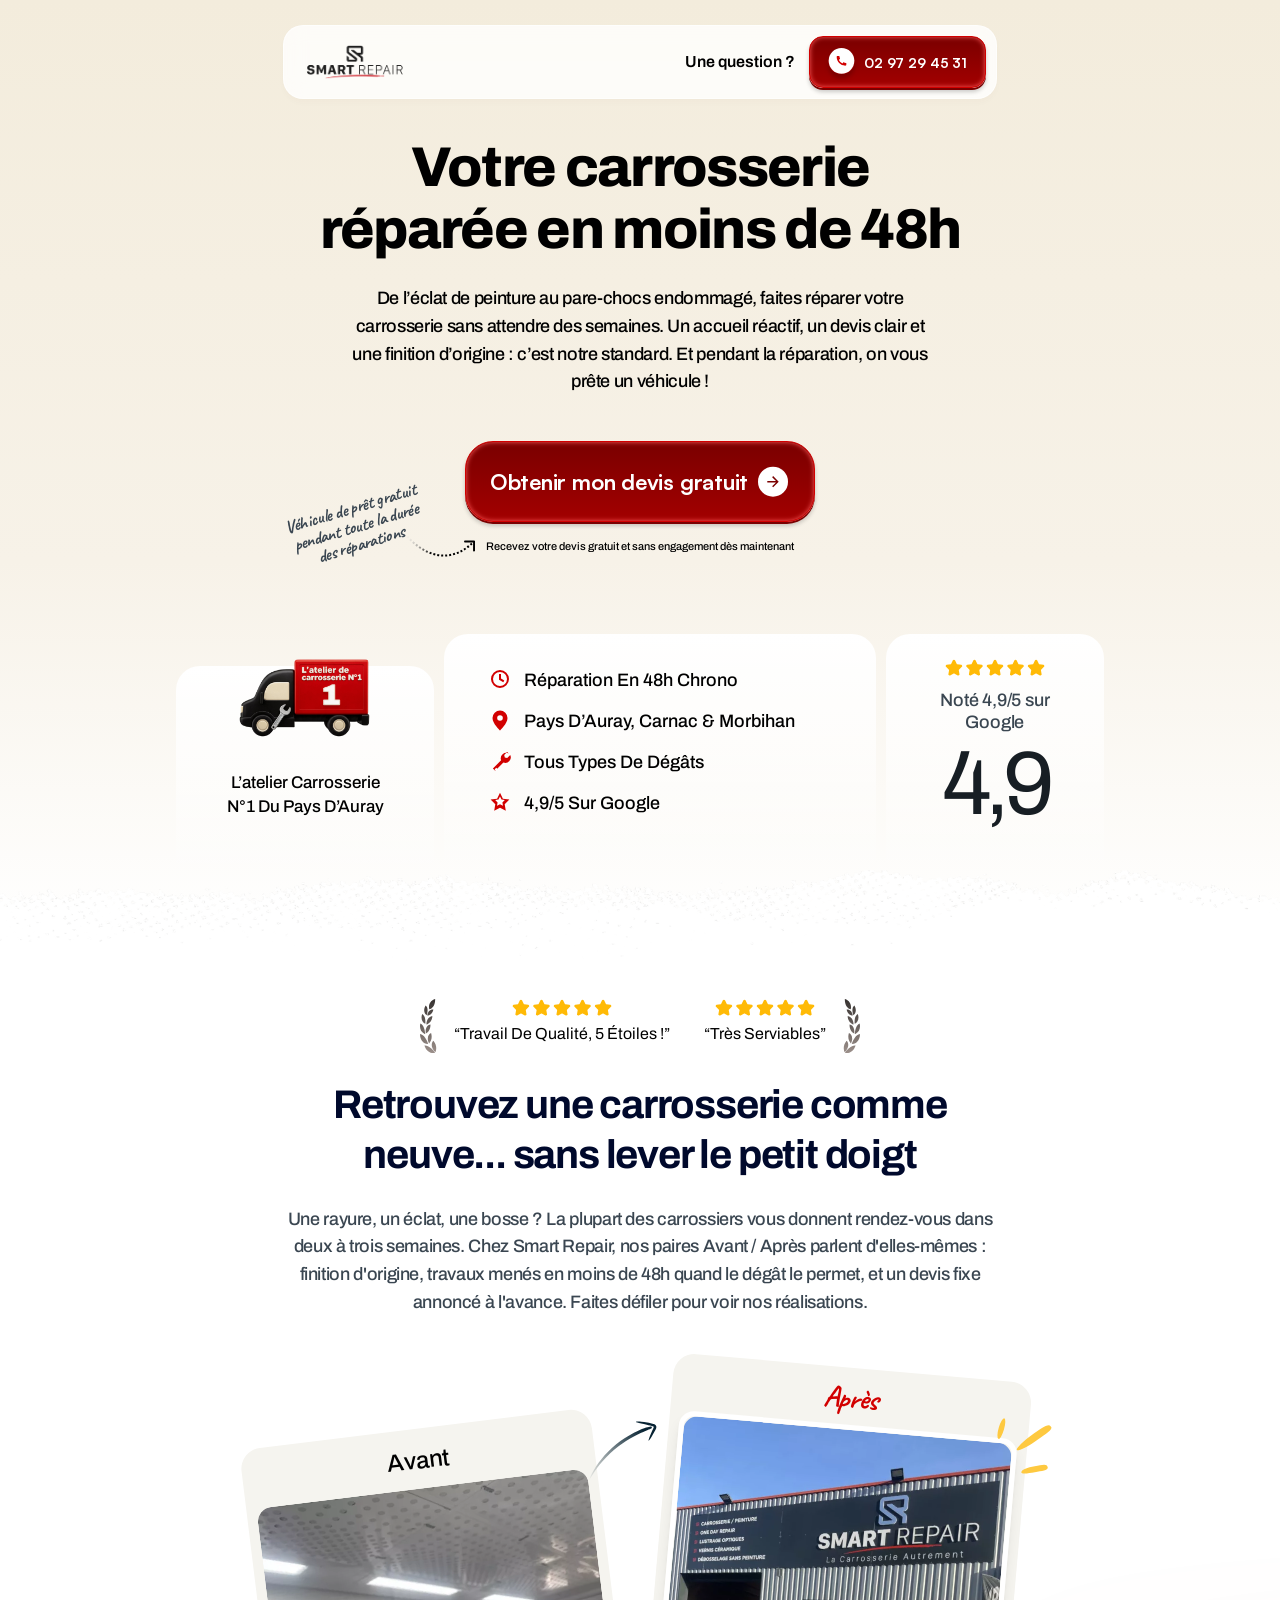
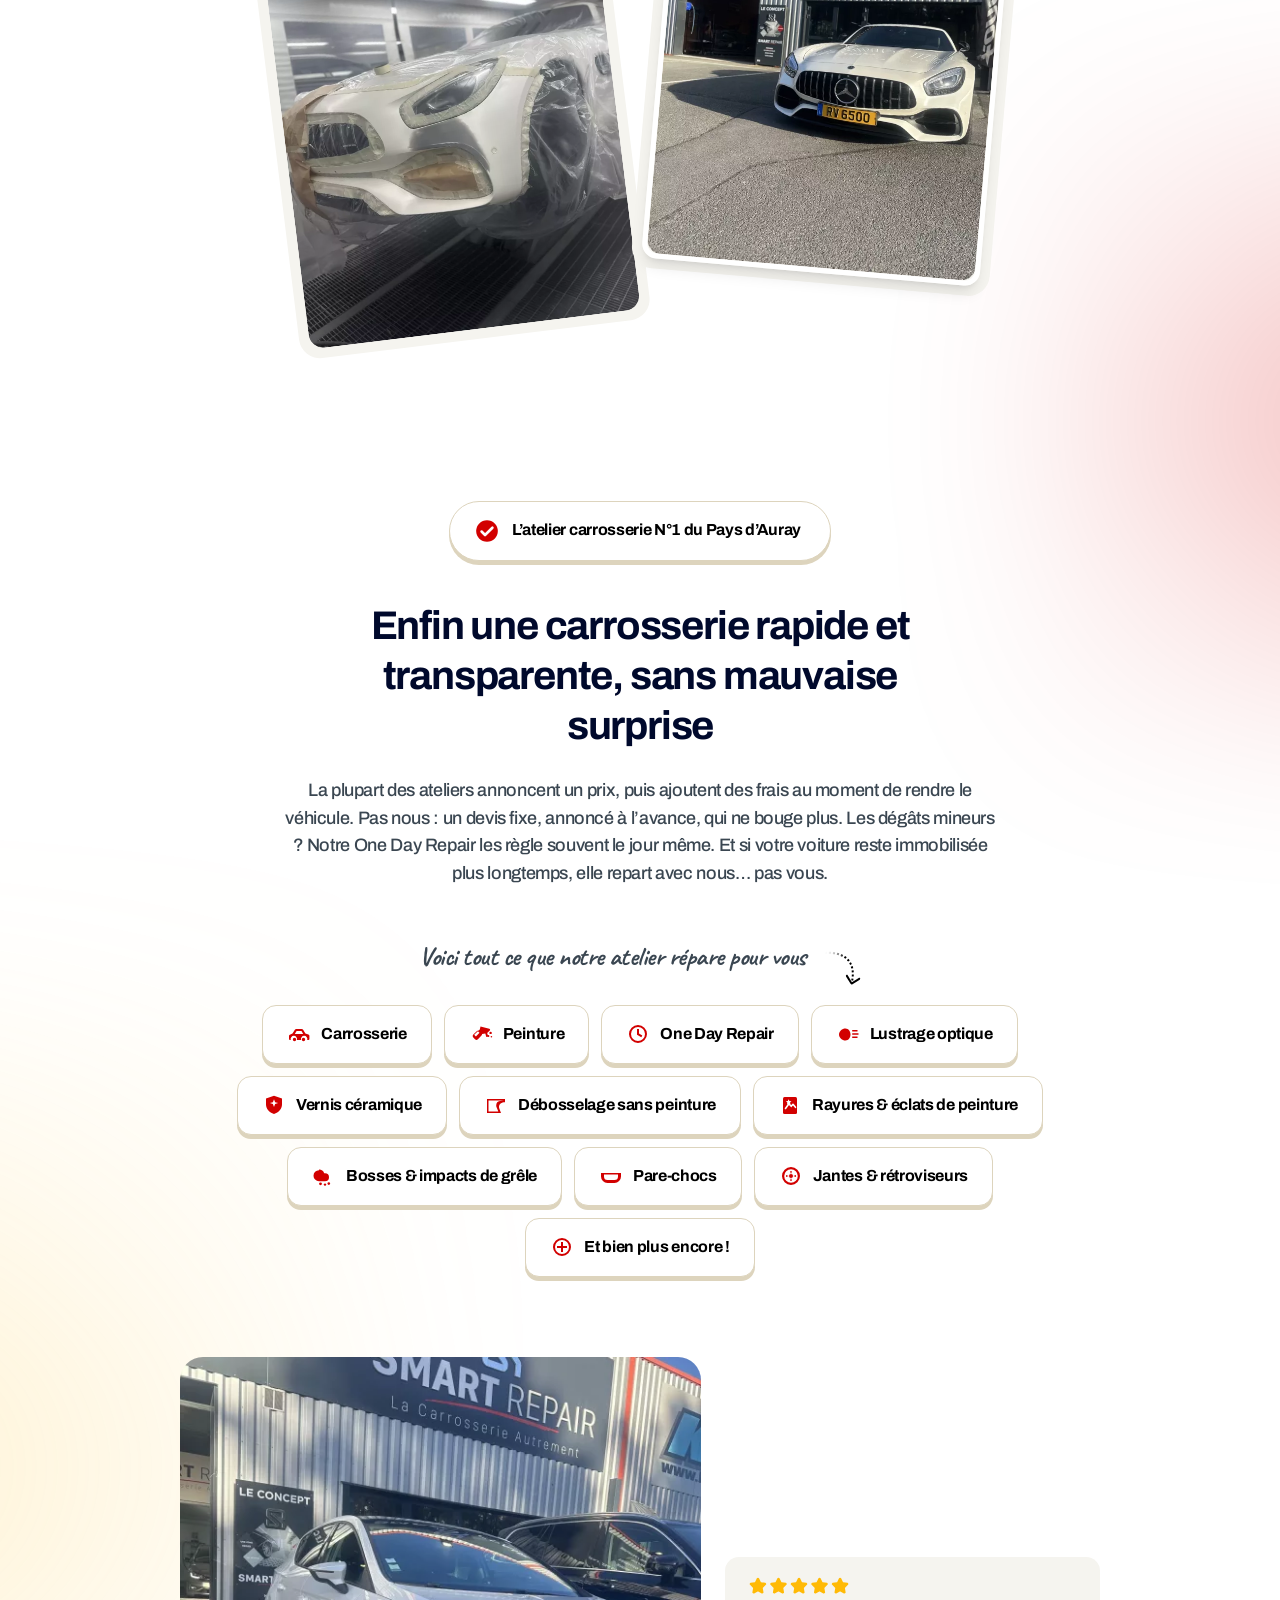
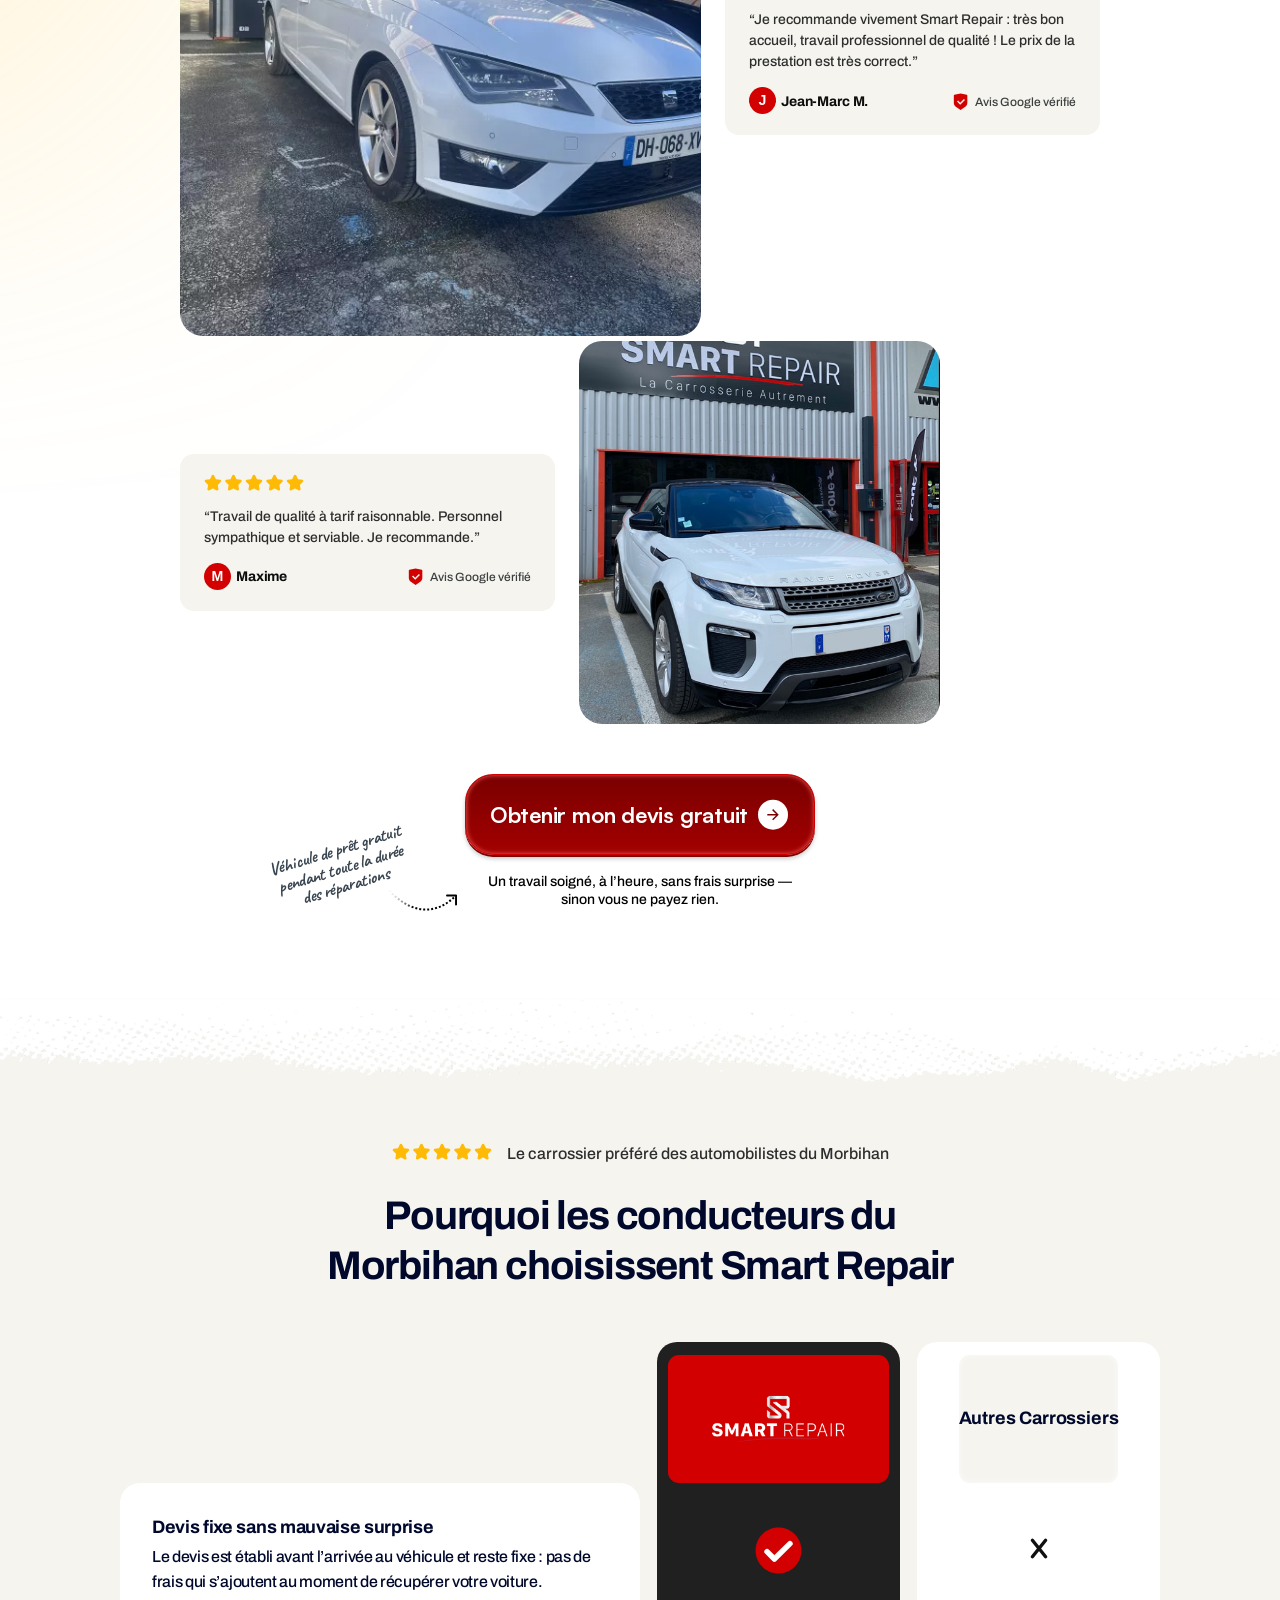
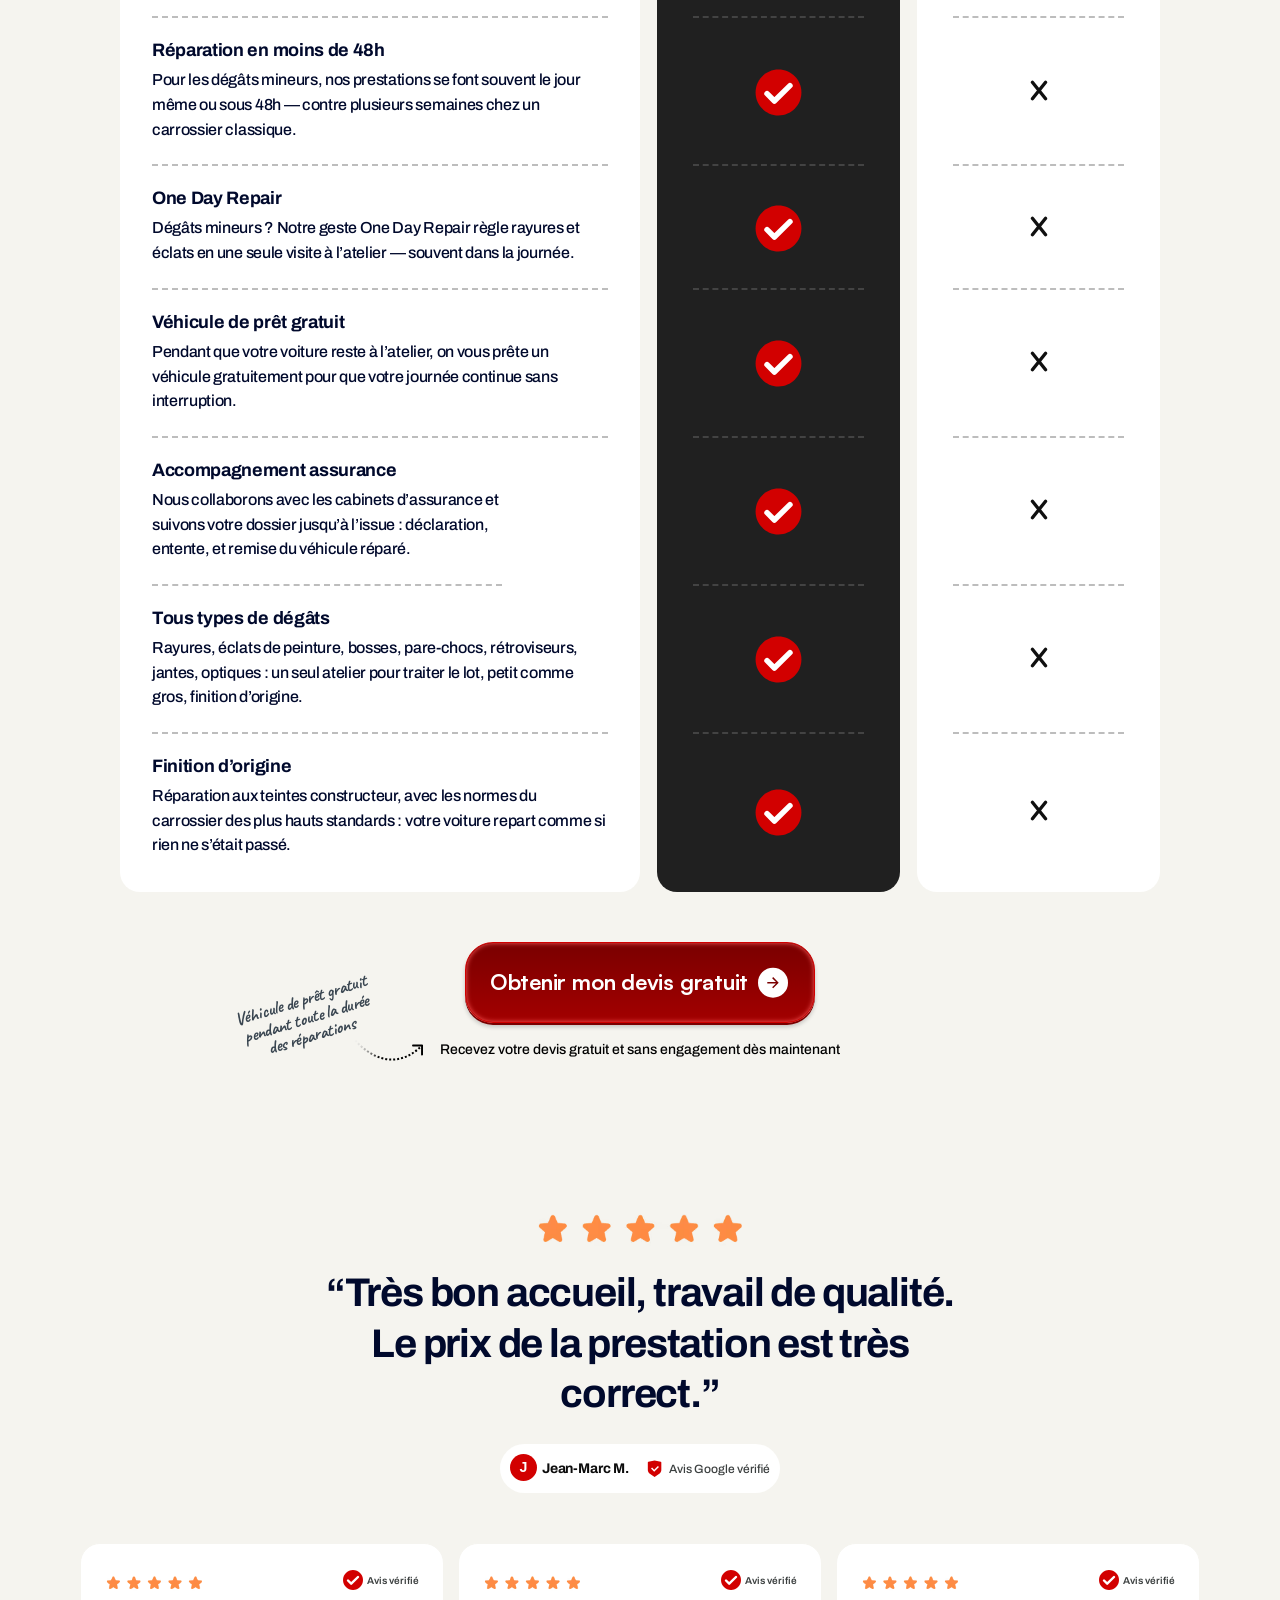
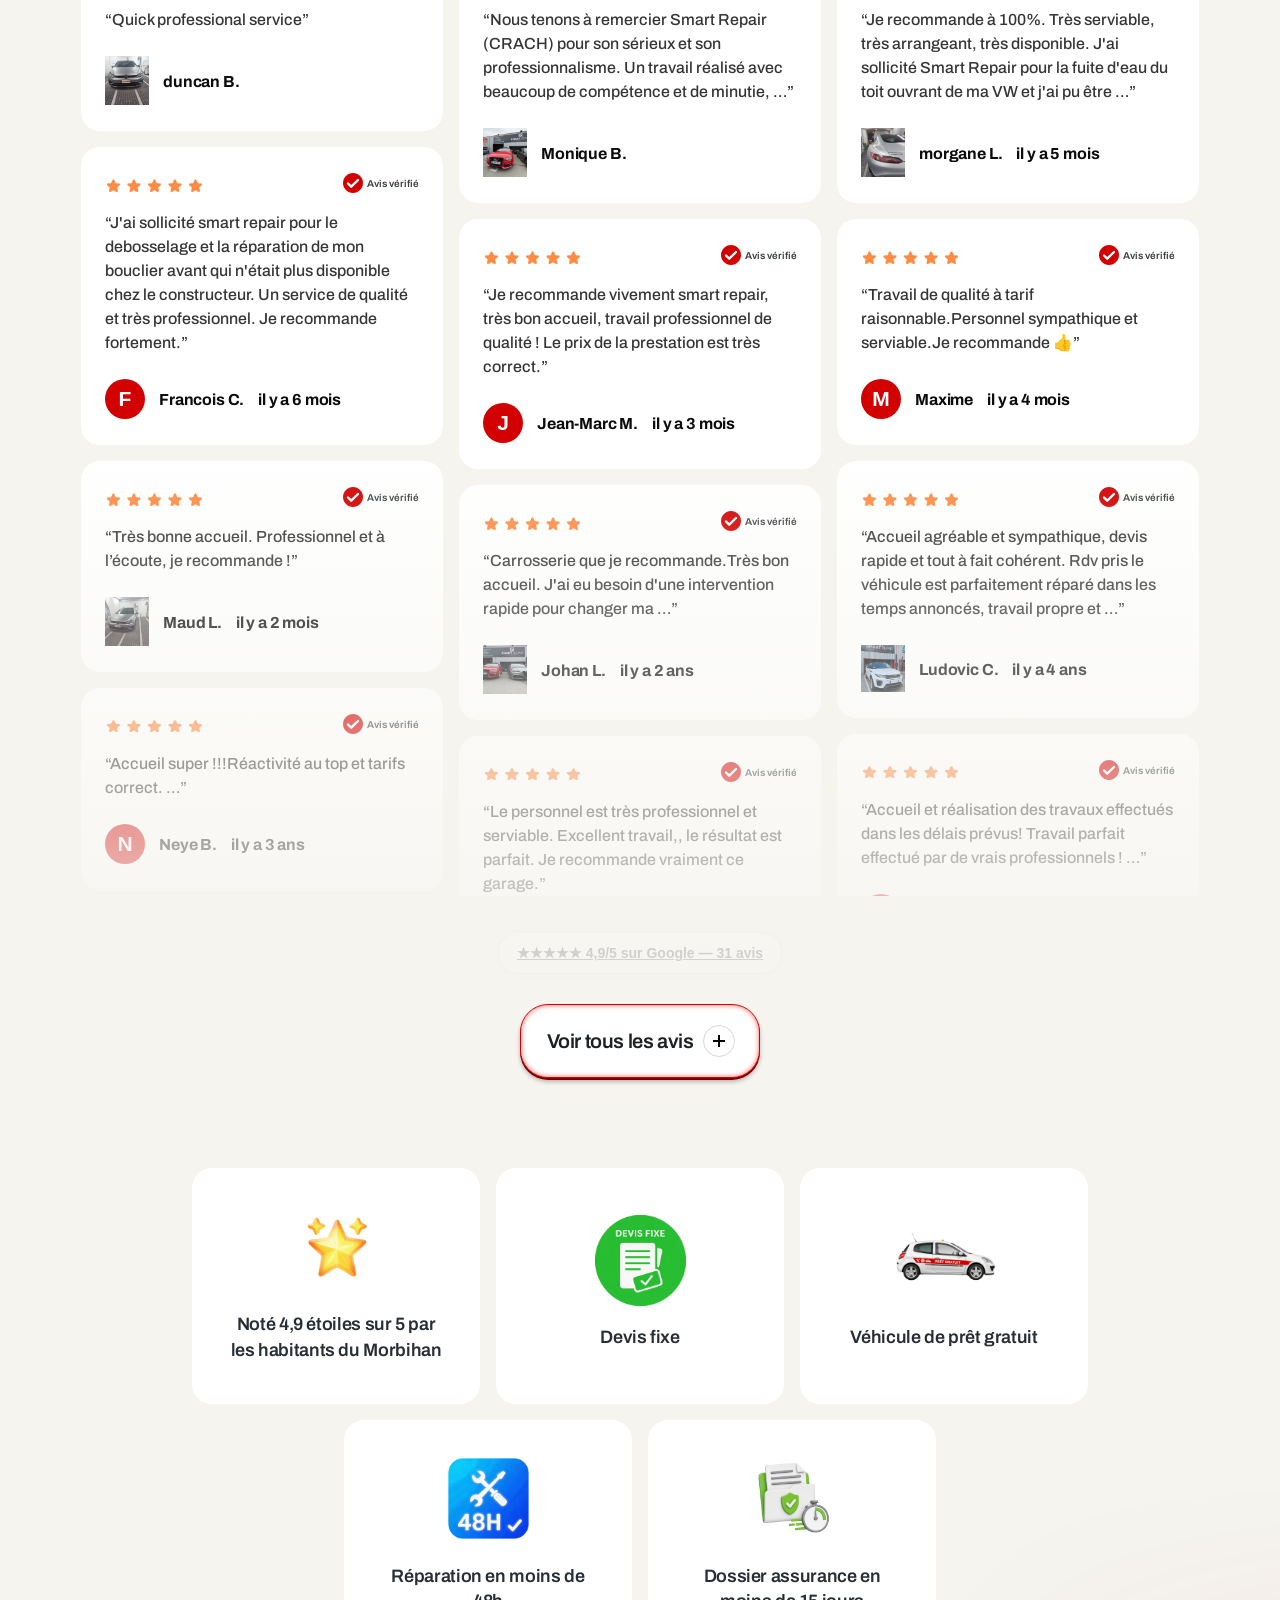
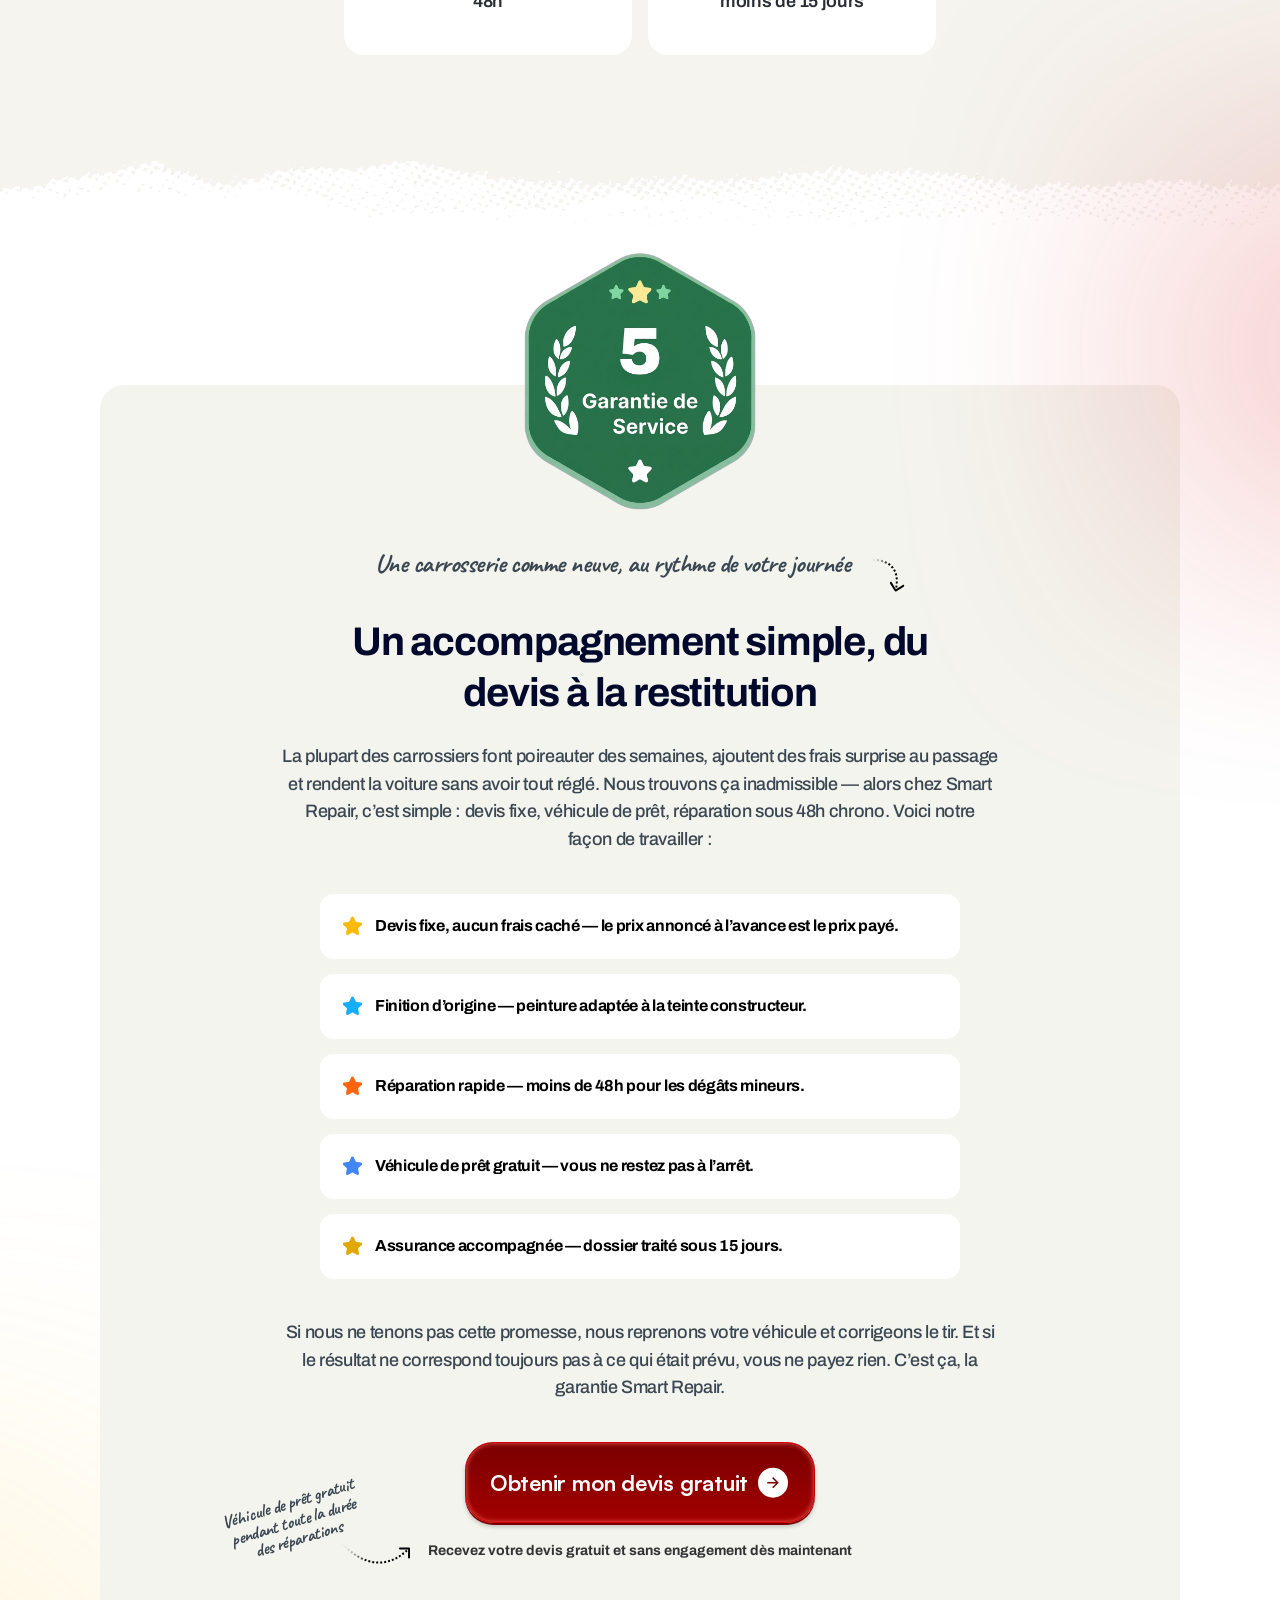
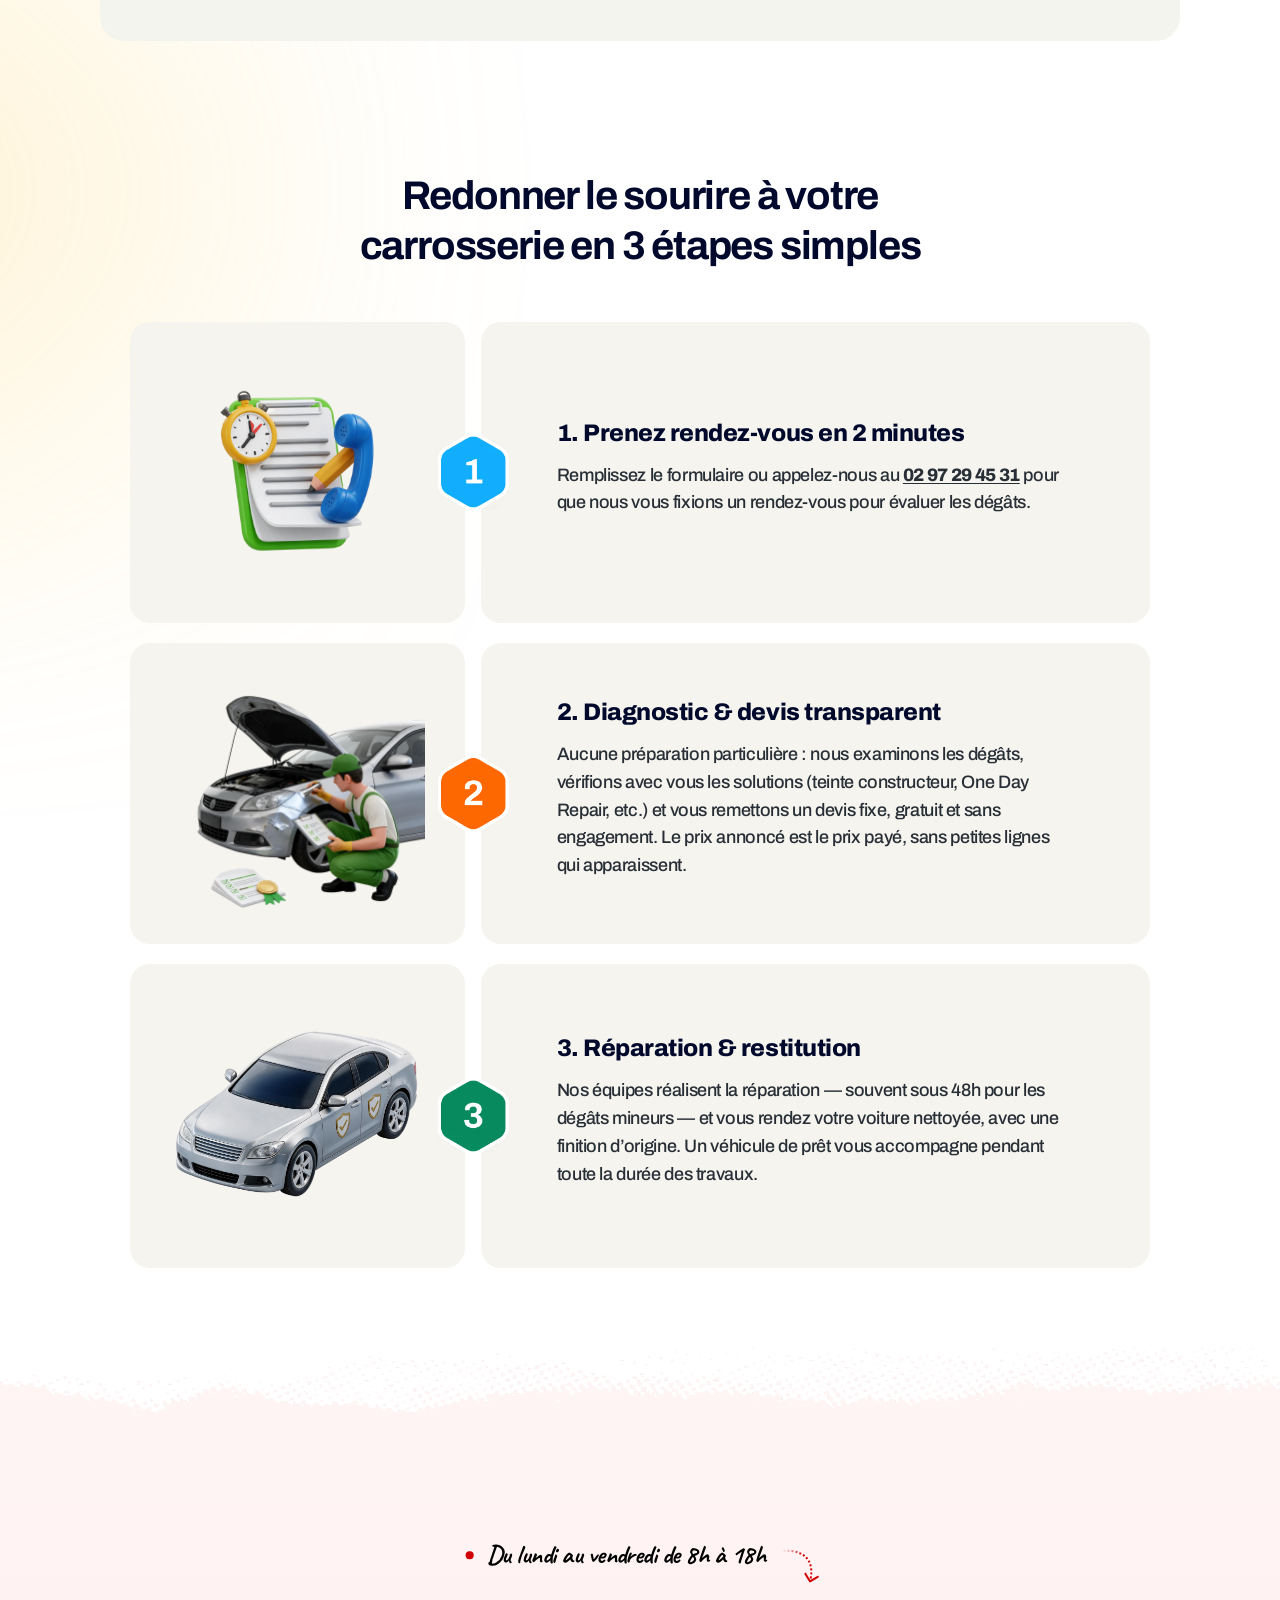
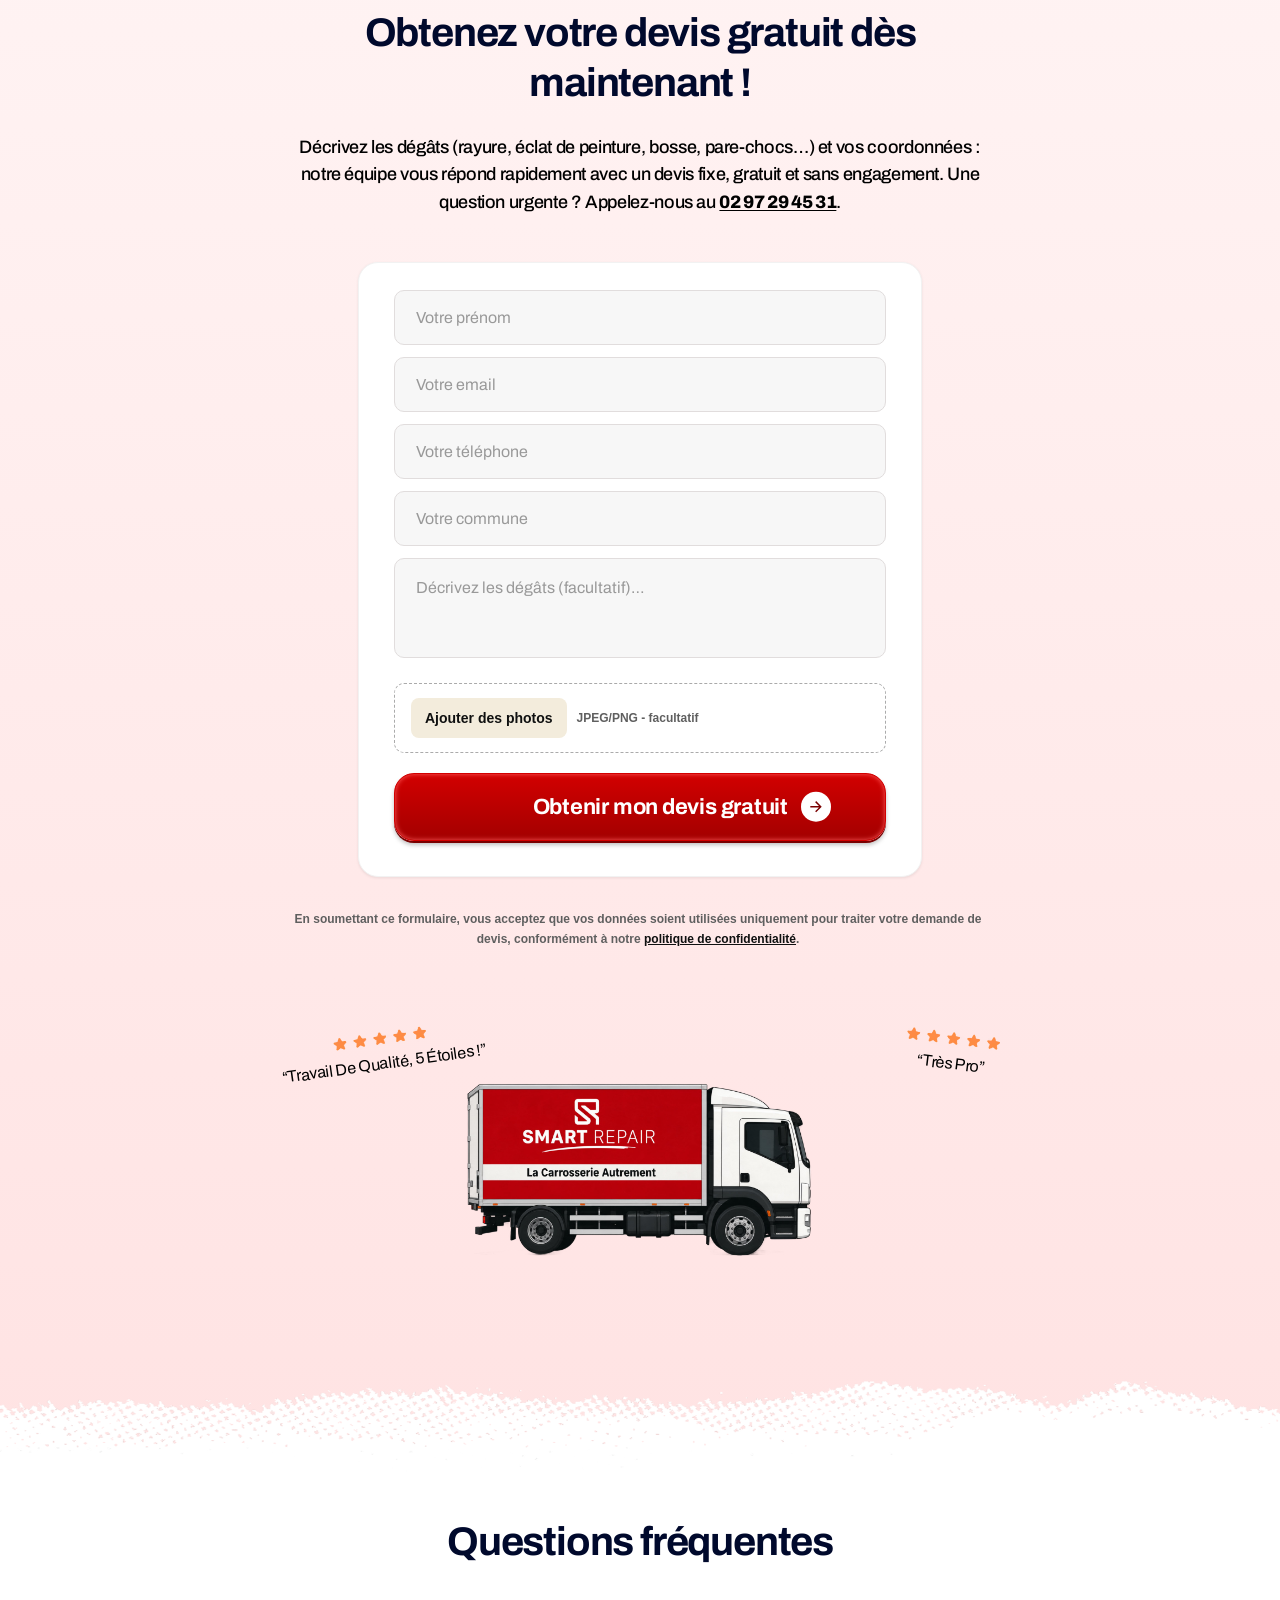
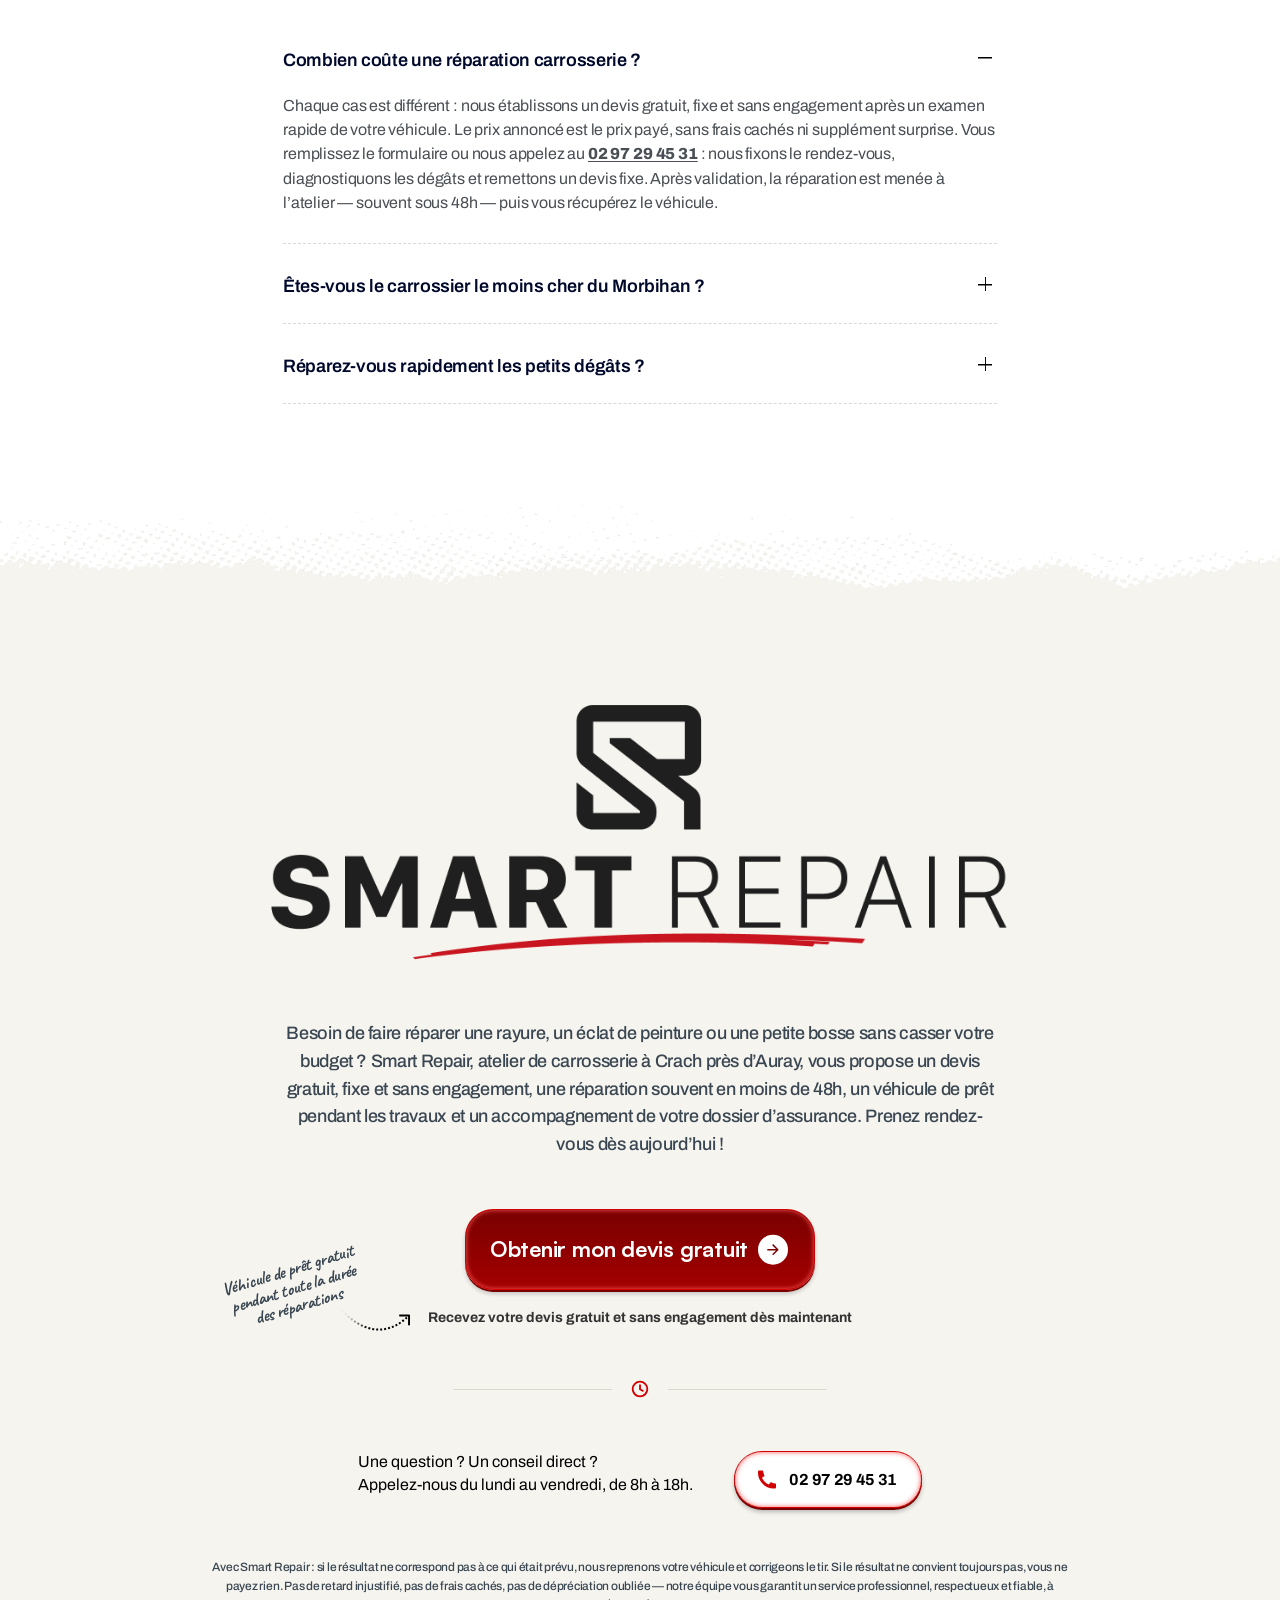
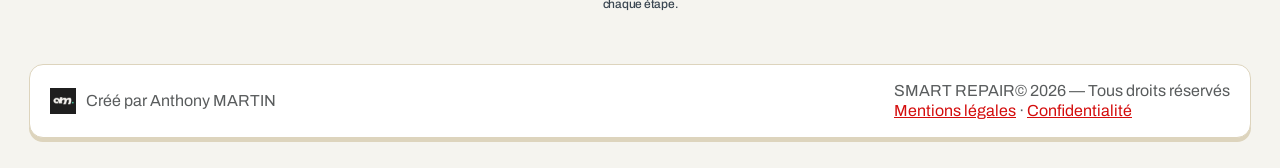
==== index.html @ 053a2d04 "Initial deploy: landing Smart Repair Auray (FR)" ====
<!doctype html>
<html lang="fr" data-wf-page="sr-auray" data-wf-site="sr-auray"><head><meta charset="utf-8"><title>Smart Repair Auray — Votre carrosserie réparée en moins de 48h</title><meta content="Atelier de carrosserie à Crach, près d’Auray : carrosserie, peinture, One Day Repair, débosselage sans peinture, lustrage et vernis céramique. Devis gratuit, réparation en moins de 48h." name="description"><meta content="Smart Repair Auray — Votre carrosserie réparée en moins de 48h" property="og:title"><meta content="Réparation carrosserie rapide dans le Pays d'Auray (Carnac, Crach, Plougoumelen, Sainte-Anne d'Auray…) : devis gratuit et fixe, scooter/Véhicule de prêt, rayures, bosses et pare-chocs réparés sous 48h chrono par Smart Repair." property="og:description"><meta content="https://smartrepair56.fr/assets/images/sr56/sr-form-atelier.png" property="og:image"><meta content="Smart Repair Auray — Votre carrosserie réparée en moins de 48h" name="twitter:title"><meta content="Réparation carrosserie rapide dans le Pays d'Auray (Carnac, Crach, Plougoumelen, Sainte-Anne d'Auray…) : devis gratuit et fixe, scooter/Véhicule de prêt, rayures, bosses et pare-chocs réparés sous 48h chrono par Smart Repair." name="twitter:description"><meta content="https://smartrepair56.fr/assets/images/sr56/sr-form-atelier.png" name="twitter:image"><meta property="og:type" content="website">
<meta content="https://smartrepair56.fr/" property="og:url">
<meta content="Smart Repair Auray" property="og:site_name">
<meta content="fr_FR" property="og:locale"><meta content="summary_large_image" name="twitter:card"><meta content="width=device-width, initial-scale=1" name="viewport"><link href="assets/css/cdn.prod.website-files.com/1800-junk-away.webflow.shared.63c583444-076ef86cf9.css" rel="stylesheet" type="text/css"><link rel="stylesheet" href="assets/fonts/fonts.css"><script type="text/javascript">!function(o,c){var n=c.documentElement,t=" w-mod-";n.className+=t+"js",("ontouchstart"in o||o.DocumentTouch&&c instanceof DocumentTouch)&&(n.className+=t+"touch")}(window,document);</script><link rel="icon" href="assets/images/sr56/icone.png" type="image/png"><link href="assets/images/sr56/icone.png" rel="apple-touch-icon"><style>

.table_card-left{
  position: sticky;
  left: 0;
  background: white;
  z-index: 10;
  transition: box-shadow 0.3s ease;
  }

.table_card-left.has-shadow {
    box-shadow: 14px 6px 5px 0px rgb(120 120 120 / 40%)
}




@media (max-width: 767px) {
  .table_card-title {
    position: relative;
  }
  
  .table_card-left:not(.table_card-left-last) .table_card-title::after {
    position: absolute;
    content: '';
    bottom: -14px;
    left: 0;
    width: 100%;
    height: 1px;
    border-bottom: 2px dashed rgba(1, 1, 1, 0.26);
 }
}








.dot-wrapper {
  position: relative;
  width: 17px;
  height: 17px;
}

.dot {
  position: relative;
  display: block;
}

.outer {
  opacity: 0.25;
  animation: radarPulse 1.6s infinite ease-out;
  transform-origin: center;
}

@keyframes radarPulse {
  0% {
    transform: scale(1);
    opacity: 0.4;
  }
  70% {
    transform: scale(2.5);
    opacity: 0;
  }
  100% {
    transform: scale(2.5);
    opacity: 0;
  }
}






.popup-wrapper .form_block {
  position: relative;
  transform: scale(0.9);
  transition: transform 0.3s ease;
}

.popup-wrapper.active .form_block {
  transform: scale(1);
}



.popup-close-btn {
  position: fixed;
  top: 20px;
  left: 20px;
  background: none;
  border: none;
  cursor: pointer;
  padding: 5px;
  z-index: 1001;
  transition: transform 0.2s ease;
}

.popup-close-btn:hover {
  transform: scale(1.1);
}

.popup-close-btn svg {
  display: block;
  width: 32px;
  height: 32px;
}


.popup-wrapper {
  position: fixed;
  top: 0;
  left: 0;
  width: 100%;
  height: 100%;
  background: rgba(0,0,0,0.7);
  display: none;
  justify-content: center;
  align-items: center;
  z-index: 10000;
  opacity: 0;
  transition: opacity 0.3s;
}

.popup-wrapper.active {
  display: flex;
  opacity: 1;
}

.popup-close-btn {
  position: fixed;
  top: 20px;
  right: 20px;
  background: none;
  border: none;
  cursor: pointer;
  z-index: 10001;
  padding: 0;
  width: fit-content;
}

.popup-close-btn svg {
  width: 32px;
  height: 32px;
}






input:focus, 
textarea:focus {
    outline: none !important;
    border-color: #d20000 !important;
    box-shadow: 0 0 0 1px #d20000 !important;
    transition: border-color 0.3s ease, box-shadow 0.3s ease !important;
}

.toggle-btn {
    transition: all 0.4s cubic-bezier(0.25, 0.8, 0.25, 1) !important;
}

.toggle-btn:hover {
    transform: translateY(-2px) !important;
    box-shadow: 
        0 4px 8px rgba(210,0,0, 0.2),
        inset 0 0 8px #ff5a5a,
        0 6px 6px rgba(0, 0, 0, 0.1) !important;
    background-color: #fff5f5 !important;
}

.offer_cta-phone {
    transition: all 0.3s ease-out !important;
}

.offer_cta-phone:hover {
    transform: translateY(-2px) scale(1.02) !important;
    box-shadow: 
        0 3px 6px rgba(210,0,0, 0.25),
        inset 0 0 10px #ff5a5a,
        0 5px 10px rgba(0, 0, 0, 0.15) !important;
    border-color: #b00000 !important;
}







.cta_large,
.submit,
.header_cta {
    position: relative;
    overflow: hidden;
    transition:
        transform 0.3s ease,
        background 0.3s ease,
        box-shadow 0.3s ease;
}

.cta_large.hero_cta:hover,
.submit:hover,
.header_cta:hover {
    transform: translateY(-3px);
    background-image: linear-gradient(0deg, #7a0000, #ab1010);
    box-shadow: 0 6px 16px rgba(210,0,0, 0.4);
}

.cta_large.hero_cta:hover .image {
    transform: rotate(180deg);
    transition: transform 0.3s ease;
}

.cta_large .cta_large-image,
submit{
    transition: transform 0.3s ease;
}













.scroll-container {
  position: relative;
  max-width: 100%;
  overflow: visible;
}

.table_scroll-wrapper {
  overflow-x: auto;
  -webkit-overflow-scrolling: touch;
  scrollbar-width: none;
}
.table_scroll-wrapper::-webkit-scrollbar {
  display: none; 
}

/* Фейковий скролбар */
.fake-scrollbar-track {
  position: absolute;
  bottom: 0;
  left: 50%;
  transform: translateX(-50%);
  height: 12px;
  width: calc(100vw - 40px);
  background: #fff;
  border-radius: 32px;
  overflow: hidden;
  pointer-events: none;
}

.fake-scrollbar-thumb {
  height: 100%;
  width: 60px; 
  background: #d20000;
  border-radius: 32px;
  transition: background 0.3s ease;
}


.fake-scrollbar-track {
  display: none;
}

@media (max-width: 649px) {
  .table_scroll-wrapper {
    overflow-x: scroll;
  }

  .fake-scrollbar-track {
    display: block;
    position: absolute;
    bottom: 0;
    left: 50%;
    transform: translateX(-50%);
    height: 12px;
    width: calc(100vw - 40px);
    background: #fff;
    border-radius: 32px;
    overflow: hidden;
    pointer-events: none;
    z-index: 1000;
  }

  .fake-scrollbar-thumb {
    height: 100%;
    background: #d20000;
    border-radius: 32px;
    transition: background 0.3s ease;
    width: 50%;
  }
}






.table_card-left:not(.table_card-left-last) .table_card-text::after {
    position: absolute;
    content: '';
    bottom: -24px;
    left: 0;
    width: 100%;
    height: 1px;
    border-bottom: 2px dashed rgba(1, 1, 1, 0.26);
}

.table_card-center:not(.table_card-center-first):not(.table_card-center-last)::after {
    position: absolute;
    content: '';
    bottom: 0;
    left: 15%;
    width: 70%;
    height: 1px;
    border-bottom: 2px dashed rgba(165, 165, 165, 0.26);
}

.table_card-right:not(.table_card-right-first):not(.table_card-right-last)::after {
    position: absolute;
    content: '';
    bottom: 0;
    left: 15%;
    width: 70%;
    height: 1px;
    border-bottom: 2px dashed rgba(1, 1, 1, 0.26);
}







.reviews {
    position: relative;
  }
  
  .reviews_container {
    overflow: hidden;
    transition: height 0.6s ease;
  }
  
  .gradient-fade {
    position: absolute;
    bottom: 74px;
    left: 0;
    right: 0;
    height: 40%;
    background: linear-gradient(0deg, #f5f4ef 0%, rgba(245, 244, 239, 0) 100%);
    pointer-events: none;
    transition: opacity 0.3s ease;
  }
  
  .toggle-btn {
    position: relative;
    cursor: pointer;
  }
  
  .toggle-btn_icon {
  position: relative;
  border-radius: 50%;
}

.toggle-btn_icon::before,
.toggle-btn_icon::after {
  content: '';
  position: absolute;
  background: #000;
  transition: all 0.3s ease;
  top: 50%;
  left: 50%;
  transform: translate(-50%, -50%);
}

.toggle-btn_icon::before {
  width: 12px;
  height: 2px;
}

.toggle-btn_icon::after {
  width: 2px;
  height: 12px;
}

.toggle-btn.active .toggle-btn_icon::after {
  transform: translate(-50%, -50%) rotate(90deg);
  opacity: 0;
}






input.submit.w-button {
  position: relative !important;
  background: linear-gradient(360deg, #a30000 0%, #d20000 100%) !important;
  background-image: 
  url("assets/images/cdn.prod.website-files.com/67f57fd5d652736b5cfff8ea_cta-large-arrow-d2f5629f60.svg"), 
  linear-gradient(360deg, #a30000 0%, #d20000 100%) !important;
  background-position: right 54px center, 0 0 !important;
  background-repeat: no-repeat, no-repeat !important;
  background-size: auto, auto !important;
}




.cta_large,
.submit,
.header_cta {
    position: relative;
    overflow: hidden;
    transition:
        transform 0.3s ease,
        background 0.3s ease,
        box-shadow 0.3s ease;
}

.cta_large.hero_cta:hover,
.submit:hover,
.header_cta:hover {
    transform: translateY(-3px);
    background-image: linear-gradient(0deg, #7a0000, #ab1010);
    box-shadow: 0 6px 16px rgba(210,0,0, 0.4);
}

.cta_large.hero_cta:hover .cta_large-image {
    transform: rotate(180deg);
    transition: transform 0.3s ease;
}

input.submit.w-button:hover {
    background-position: right 24px center, 0 0 !important; 
}

input.submit.w-button {
    transition: 
        transform 0.3s ease,
        background 0.3s ease,
        box-shadow 0.3s ease,
        background-position 0.3s ease !important;
}


@media (max-width: 767px) {
  input.submit.w-button:hover {
    transform: none !important;
    background-image: 
    url("assets/images/cdn.prod.website-files.com/67f57fd5d652736b5cfff8ea_cta-large-arrow-d2f5629f60.svg"), 
    linear-gradient(360deg, #a30000 0%, #d20000 100%) !important;
    box-shadow: none !important;
  }
  
  input.submit.w-button:hover {
    background-position: right 16px center, 0 0 !important;
 }
}






@media screen and (max-width: 768px) {
  input.submit.w-button {
    background-position: right 16px center, 0 0 !important;
  }
}

@media screen and (max-width: 385px) {
  input.submit.w-button {
    background-position: right 14px center, 0 0 !important;
    font-size: 16px;
  }
}

@media screen and (max-width: 360px) {
  input.submit.w-button {
    font-size: 15px;
  }
}





.accordion_item-title {
  position: relative;
  cursor: pointer;
}

.accordion_item-title::after {
  content: '';
  position: absolute;
  right: 5px;
  top: 12px;
  transform: translateY(-50%);
  width: 14px;
  height: 14px;
}

.accordion_item-title::after {
  background: linear-gradient(to right, #000 0%, #000 100%);
  background-size: 14px 1.5px;
  background-position: center;
  background-repeat: no-repeat;
}

.accordion_item-title::before {
  content: '';
  position: absolute;
  right: 11px;
  top: 12px;
  transform: translateY(-50%);
  width: 1.5px;
  height: 14px;
  background: #0f1010;
  transition: all 0.3s ease;
}

.accordion_item.active .accordion_item-title::before {
  transform: translateY(-50%) rotate(90deg);
  opacity: 0;
}

.accordion_item-content {
  max-height: 0;
  overflow: hidden;
  transition: max-height 0.6s cubic-bezier(0.4, 0, 0.2, 1);
}

.accordion_item.active .accordion_item-content {
  max-height: 500px;
}

@media screen and (max-width: 385px) {
 .cta_large-text {
 font-size: 18px;
 }
}

@media screen and (max-width: 768px) {
.gradient-fade {
    height: 20%;
    }
 }
 


 
  @media (max-width: 768px) {
  input.submit.w-button {
    background-image: none !important;
    background-color: #d20000; 
    background: linear-gradient(360deg, #a30000 0%, #d20000 100%) !important;
  }
  
    input.submit.w-button:hover {
        background-image: linear-gradient(360deg, #a30000 0%, #d20000 100%) !important;
    }
}
 
 
 
 
#exit-popup .popup-content {
  transition: transform 0.3s ease, opacity 0.3s ease;
  transform: translateY(20px);
  opacity: 0;
}

#exit-popup.active .popup-content {
  transform: translateY(0);
  opacity: 1;
}

.popup-wrapper {
  transition: opacity 0.3s ease;
}

/* ===== Smart Repair overrides ===== */
#exit-popup{justify-content:center;}
#exit-popup .popup-content{margin-left:auto;margin-right:auto;max-width:92vw;}
.exit-popup_image img{display:block;margin:0 auto;}
.sr-swipe-hint{display:none;align-items:center;justify-content:center;gap:10px;margin:0 auto 18px;font-family:Archivo,sans-serif;font-size:14px;font-weight:600;color:#0f1010;}
.sr-swipe-hint svg{animation:sr-swipe 1.6s ease-in-out infinite;}
@keyframes sr-swipe{0%,100%{transform:translateX(0)}50%{transform:translateX(8px)}}
@media (max-width:767px){.sr-swipe-hint{display:flex!important;}}
@media (max-width:767px) and (min-width:386px){.sr-swipe-hint{display:flex!important;}}

.exit-popup_image{width:100%!important;max-width:100%!important;padding:0!important;margin:0!important;display:block!important;text-align:center!important;float:none!important;}.exit-popup_image img{margin-left:auto!important;margin-right:auto!important;object-position:center!important;}.sr-google-badge{display:none;}
.sr-google-badge{display:table;width:-moz-fit-content;width:fit-content;text-align:center;align-items:center;gap:8px;background:#fff;color:#0f1010;border:1px solid #e2e8c9;border-radius:999px;padding:10px 18px;font-family:Archivo,sans-serif;font-size:14px;font-weight:700;box-shadow:0 2px 10px rgba(0,0,0,.08);margin:36px auto 24px;justify-content:center;}
.exit-popup_price-image,.exit-popup_price-text{display:none!important;}
.sr-legal{display:none;max-width:760px;margin:0 auto;padding:60px 24px;color:#0f1010;font-family:Archivo,sans-serif;font-size:15px;line-height:1.7;}
.sr-legal h2{font-size:32px;margin:40px 0 12px;}
.sr-legal h3{font-size:20px;margin:24px 0 8px;}
html[lang="fr"] .w-form-done{ text-align:center; }
/* Focus visibility (a11y) */
.w-webflow-badge:focus-visible, a:focus-visible, button:focus-visible, input:focus-visible, textarea:focus-visible, [tabindex]:focus-visible {
  outline: 2px solid #d20000; outline-offset: 2px; border-radius: 2px;
}
.sr-footer-link{ color:#d20000; text-decoration:underline; white-space:nowrap; }
.sr-legal-overlay{position:fixed;inset:0;z-index:9998;background:rgba(15,16,16,.6);display:none;overflow-y:auto;padding:40px 16px;}
.sr-legal-overlay.open{display:block;}
.sr-legal-overlay .sr-legal{display:block;max-width:760px;margin:0 auto;background:#fff;border-radius:12px;padding:40px 32px;box-shadow:0 20px 60px rgba(0,0,0,.25);position:relative;}
.sr-legal-close{position:absolute;top:14px;right:14px;background:none;border:1px solid #e2e8c9;border-radius:50%;width:36px;height:36px;font-size:18px;cursor:pointer;color:#0f1010;font-family:Archivo,sans-serif;}
.sr-legal-close:hover{background:#d20000;color:#fff;border-color:#d20000;}
.sr-photo-field{margin-bottom:20px;}.sr-photo-field:last-of-type{margin-bottom:24px;}.sr-file-label{display:flex;align-items:center;gap:10px;cursor:pointer;padding:14px 16px;border:1px dashed rgba(15,16,16,.35);border-radius:10px;background:#ffffff;}.sr-file-btn{font-family:Archivo,sans-serif;font-size:14px;font-weight:600;color:#0f1010;background:#f3ecdc;border-radius:8px;padding:10px 14px;white-space:nowrap;}.sr-file-hint{font-family:Archivo,sans-serif;font-size:12px;color:#5f5f5f;}.sr-file-input{display:none !important;}.sr-form-rgpd{font-family:Archivo,sans-serif;font-size:12px;color:#5f5f5f !important;text-align:center;margin-top:10px;}
.sr-form-rgpd a{color:#0f1010 !important;text-decoration:underline;cursor:pointer;}
.sr-2line{display:block;}
.sr-footer-link:hover{ color:#a30000; }
a[href^="tel:"]{ color:inherit; text-decoration:none; }
a[href^="tel:"]:hover{ color:inherit; text-decoration:underline; }
.steps_link{text-decoration:underline !important; text-underline-offset:2px}
.form-bg img{display:none}.form-bg{background:linear-gradient(180deg,#fff5f5 0%,#ffe3e3 100%)}
.exit-popup_bg img{display:none}.exit-popup_bg{background:linear-gradient(180deg,#fff5f5 0%,#ffe3e3 100%)}
.hero_bg{background:linear-gradient(180deg,#f3ecdc 0%,#f7f2e8 60%,#ffffff 100%)}.hero_bg .hero_bg-img{display:none !important}
.exit-popup_image img{max-height:230px;width:100%;object-fit:cover;}

.hero_item-first .hero_list-text{margin-top:110px}.cards_item{width:288px;max-width:288px;min-height:160px}.cards_image{width:96px;height:96px;display:flex;align-items:center;justify-content:center;margin:0 auto;overflow:visible}.cards_image img{max-width:100%;max-height:100%;width:auto;height:auto;background:transparent;transform:scale(1.4)}.cards_image img.sr-pret{transform:scale(1.68)}/* SR56 cards uniformes */.cards_container{align-items:stretch}.cards_item{width:288px;max-width:288px;min-height:200px;justify-content:center}.table_card-center .table_card-logo-main{width:55px;height:55px;max-width:55px}.table_card-center-first .table_card-logo-main{width:auto;height:68px;max-width:100%;object-fit:contain}.table_card-center-first{display:flex;align-items:center;justify-content:center}/* SR56 table icons originaux recolor�s rouge */
.table_card-logo-main.table_card-logo-check{width:55px;height:55px;max-width:55px;-webkit-mask-image:url('assets/images/cdn.prod.website-files.com/67f77a5e28d68c90eb7582e1_table-arrow-922e1bbf4b.avif');mask-image:url('assets/images/cdn.prod.website-files.com/67f77a5e28d68c90eb7582e1_table-arrow-922e1bbf4b.avif');-webkit-mask-repeat:no-repeat;mask-repeat:no-repeat;-webkit-mask-position:center;mask-position:center;-webkit-mask-size:contain;mask-size:contain;background-color:#d20000;display:block;}
</style></head><body class="body"><div class="wrapper"><header class="header"><div class="header_container"><div class="header_logo"><img src="assets/images/sr56/head-logo-noir.png" alt="Smart Repair Auray" style="max-width:112px;height:auto;display:block"></div><div class="header_right"><p class="header_text">Une question ?</p><a href="tel:+33297294531" class="header_cta w-inline-block" aria-label="Appeler Smart Repair au 02 97 29 45 31"><img src="assets/images/cdn.prod.website-files.com/67f57401619e1abfed7dbebf_cta-icon-4c4dd2ab87.svg" loading="lazy" alt="" class="cta_small-image"><p class="header_cta-text">02 97 29 45 31</p></a></div></div></header><main class="main"><section class="hero"><div class="hero_container"><h1 class="hero_title">Votre carrosserie<br>réparée en moins de 48h</h1><p class="hero_text">De l’éclat de peinture au pare-chocs endommagé, faites réparer votre carrosserie sans attendre des semaines. Un accueil réactif, un devis clair et une finition d’origine : c’est notre standard. Et pendant la réparation, on vous prête un véhicule !</p><a data-wf--cta-large--variant="base" href="#" class="cta_large hero_cta w-inline-block"><p class="cta_large-text">Obtenir mon devis gratuit</p><img src="assets/images/cdn.prod.website-files.com/67f57fd5d652736b5cfff8ea_cta-large-arrow-d2f5629f60.svg" loading="lazy" alt="" class="cta_large-image"></a><div class="hero_text-small-wrapper"><p class="hero_text-small" style="font-size: 11px;">Recevez votre devis gratuit et sans engagement dès maintenant</p><aside class="hero_aside"><p class="hero_aside-text" style="transform: translate(-6px, 11px);">Véhicule de prêt gratuit <br>pendant toute la durée des réparations</p><img src="assets/images/cdn.prod.website-files.com/67f5893d329f0174bd2799d9_aside-arrow-5d5603fb83.svg" loading="lazy" alt="" class="hero_aside-arrow"></aside></div><div class="hero_list"><div class="hero_item hero_item-first hero_item-small hero_item-first-mobile" style="line-height: 20.3px; padding-bottom: 20px;"><div class="hero_icon" style="position:absolute;inset:-32px 0 auto 22.5%;width:55%;max-width:143px;"><img src="assets/images/sr56/sr-hero-voiture.png" loading="lazy" alt="" style="width:100%;max-width:143px;height:auto;display:block;margin:0 auto;"></div><p class="hero_list-text" style="padding-top: 5px; margin-top: 60px; padding-bottom: 0px; margin-bottom: 0px; height: 80.3px; font-size: 17px;">L’atelier carrosserie N°1 du Pays d’Auray</p></div><div class="hero_item hero_item-last"><div class="hero_sub-list"><div class="hero_sub-item"><div class="hero_numbering-icon"><img src="assets/images/sr56/sr-hero-48h.svg" loading="lazy" alt=""><p class="hero_sub-item-text">Réparation en 48h chrono</p></div><div class="hero_numbering-icon"><img src="assets/images/sr56/sr-hero-zone.svg" loading="lazy" alt=""><p class="hero_sub-item-text">Pays d’Auray, Carnac &amp; Morbihan</p></div><div class="hero_numbering-icon"><img src="assets/images/sr56/sr-hero-dmg.svg" loading="lazy" alt=""><p class="hero_sub-item-text">Tous types de dégâts</p></div><div class="hero_numbering-icon"><img src="assets/images/sr56/sr-hero-etoile.svg" loading="lazy" alt=""><p class="hero_sub-item-text">4,9/5 sur Google</p></div></div></div></div><div class="hero_item hero_item-small"><div class="hero_stars-icon"><img src="assets/images/cdn.prod.website-files.com/67f63a10a2fdab18a012f789_hero_stars-icon-b6985001f3.svg" loading="lazy" alt=""></div><p class="hero_list-text-small">Noté 4,9/5 sur Google</p><h2 class="hero_item-numbering">4,9</h2></div></div></div><div class="hero_bg"><img src="assets/images/cdn.prod.website-files.com/67f57e4a7bcbdfb99f6a44b6_Hero-bg-c46c8d589b.avif" loading="eager" fetchpriority="high" alt="" class="hero_bg-img"></div><div class="hero_bg-bottom"><img src="assets/images/cdn.prod.website-files.com/67f63e8c161b0e0509049792_hero_bg-bottom-p-1600-70cd5bfcb1.png" loading="lazy" sizes="(max-width: 2560px) 100vw, 2560px" srcset="assets/images/cdn.prod.website-files.com/67f63e8c161b0e0509049792_hero_bg-bottom-p-800-206647de17.png 500w, assets/images/cdn.prod.website-files.com/67f63e8c161b0e0509049792_hero_bg-bottom-p-800-206647de17.png 800w, assets/images/cdn.prod.website-files.com/67f63e8c161b0e0509049792_hero_bg-bottom-p-1080-aac4a4827b.png 1080w, assets/images/cdn.prod.website-files.com/67f63e8c161b0e0509049792_hero_bg-bottom-p-1600-70cd5bfcb1.png 1600w, assets/images/cdn.prod.website-files.com/67f63e8c161b0e0509049792_hero_bg-bottom-p-1600-70cd5bfcb1.png 1600w" alt="" class="hero_bg-bottom-image"></div></section><section class="comparison"><div class="comparison_container"><div class="comparison_content"><div class="comparison_top"><div class="comparison_top-side-icon"><img src="assets/images/cdn.prod.website-files.com/67f641bf24890b24e0929e52_comparison-icon-side-d19e90e202.svg" loading="lazy" alt=""></div><div class="comparison_top-item"><div class="comparison_stars"><img src="assets/images/cdn.prod.website-files.com/67f63a10a2fdab18a012f789_hero_stars-icon-b6985001f3.svg" loading="lazy" alt=""></div><p class="comparison_top-text">“Travail de qualité, 5 étoiles !”</p></div><div class="comparison_top-item"><div class="comparison_stars"><img src="assets/images/cdn.prod.website-files.com/67f63a10a2fdab18a012f789_hero_stars-icon-b6985001f3.svg" loading="lazy" alt=""></div><p class="comparison_top-text">“Très serviables”</p></div><div class="comparison_top-side-icon comparison_top-side-icon-reverse"><img src="assets/images/cdn.prod.website-files.com/67f641bf24890b24e0929e52_comparison-icon-side-d19e90e202.svg" loading="lazy" alt=""></div></div><h2 class="comparison_title">Retrouvez une carrosserie comme neuve... sans lever le petit doigt</h2><p class="comparison_text">Une rayure, un éclat, une bosse ? La plupart des carrossiers vous donnent rendez-vous dans deux à trois semaines. Chez Smart Repair, nos paires Avant / Après parlent d'elles-mêmes : finition d'origine, travaux menés en moins de 48h quand le dégât le permet, et un devis fixe annoncé à l'avance. Faites défiler pour voir nos réalisations.</p></div><div class="comparison_images"><div class="comparison_image-block comparison_image-block-1"><h3 class="comparison_image-title">Avant</h3><div class="comparison_image"><img src="assets/images/sr56/avant-item70.webp" alt="Avant réparation — carrosserie abîmée" loading="lazy" class="comparison_image-main"></div><img src="assets/images/cdn.prod.website-files.com/67f6544806cffd16a582ba2c_comparison_image-arrow-e30ab4c7e6.svg" loading="lazy" alt="" class="comparison_image-arrow"></div><div class="comparison_image-block comparison_image-block-2"><h3 class="comparison_image-title comparison_image-title-2">Après</h3><div class="comparison_image comparison_image-2"><img src="assets/images/sr56/apres-item66.webp" alt="Après réparation — carrosserie comme neuve" loading="lazy" class="comparison_image-main"><img src="assets/images/cdn.prod.website-files.com/67f6556ba5f843750697d4e9_comparison_image-decor-f820cbe4f2.svg" loading="lazy" alt="" class="comparison_image-decor"></div></div></div></div></section><section class="content"><div class="content_container"><div class="content_badge" style="display:flex;align-items:center;gap:12px;padding:16px 29px 16px 24px;"><div class="content_badge-icon" style="position:static;width:26px;height:26px;flex-shrink:0;"><img src="assets/images/sr56/sr-check-circle.svg" loading="lazy" alt="" style="width:100%;height:100%;object-fit:contain;display:block;"></div><p class="content_badge-text">L’atelier carrosserie N°1 du Pays d’Auray</p></div><h2 class="content_title">Enfin une carrosserie rapide et transparente, sans mauvaise surprise</h2><p class="content_text">La plupart des ateliers annoncent un prix, puis ajoutent des frais au moment de rendre le véhicule. Pas nous : un devis fixe, annoncé à l’avance, qui ne bouge plus. Les dégâts mineurs ? Notre One Day Repair les règle souvent le jour même. Et si votre voiture reste immobilisée plus longtemps, elle repart avec nous… pas vous.</p></div><div class="content_eclipse"></div></section><section class="list"><div class="list_container"><div class="list_title-wrapper"><h2 class="list_title">Voici tout ce que notre atelier répare pour vous</h2><img src="assets/images/cdn.prod.website-files.com/67f7ed65b61c102869549828_stars-arrow-2faa504149.svg" loading="lazy" alt="" class="list_title-arrow"></div><div class="list_items"><div class="list_item"><div class="list_icon"><img src="assets/images/sr56/sr-list-01-carrosserie.svg" loading="lazy" alt=""></div><p class="list_text">Carrosserie</p></div><div class="list_item"><div class="list_icon"><img src="assets/images/sr56/sr-list-02-peinture.svg" loading="lazy" alt=""></div><p class="list_text">Peinture</p></div><div class="list_item list_item-order"><div class="list_icon"><img src="assets/images/sr56/sr-list-03-oneday.svg" loading="lazy" alt=""></div><p class="list_text">One Day Repair</p></div><div class="list_item"><div class="list_icon"><img src="assets/images/sr56/sr-list-04-lustrage.svg" loading="lazy" alt=""></div><p class="list_text">Lustrage optique</p></div><div class="list_item"><div class="list_icon"><img src="assets/images/sr56/sr-list-05-vernis.svg" loading="lazy" alt=""></div><p class="list_text">Vernis céramique</p></div><div class="list_item"><div class="list_icon"><img src="assets/images/sr56/sr-list-06-deboss.svg" loading="lazy" alt=""></div><p class="list_text">Débosselage sans peinture</p></div><div class="list_item"><div class="list_icon"><img src="assets/images/sr56/sr-list-07-rayures.svg" loading="lazy" alt=""></div><p class="list_text">Rayures &amp; éclats de peinture</p></div><div class="list_item"><div class="list_icon"><img src="assets/images/sr56/sr-list-08-grele.svg" loading="lazy" alt=""></div><p class="list_text">Bosses &amp; impacts de grêle</p></div><div class="list_item"><div class="list_icon"><img src="assets/images/sr56/sr-list-09-parechocs.svg" loading="lazy" alt=""></div><p class="list_text">Pare-chocs</p></div><div class="list_item"><div class="list_icon"><img src="assets/images/sr56/sr-list-10-jantes.svg" loading="lazy" alt=""></div><p class="list_text">Jantes &amp; rétroviseurs</p></div><div class="list_item"><div class="list_icon"><img src="assets/images/sr56/sr-list-11-plus.svg" loading="lazy" alt=""></div><p class="list_text">Et bien plus encore !</p></div></div></div></section><section class="list-2"><div class="list-2_container"><div class="list-2_item list-2_right-centering"><div class="list-2_image"><img src="assets/images/sr56/galerie-item-15.webp" loading="lazy" alt="" class="list-2_image-main"></div><div class="list-2_content"><div class="list-2_stars"><img src="assets/images/cdn.prod.website-files.com/67f63a10a2fdab18a012f789_hero_stars-icon-b6985001f3.svg" loading="lazy" alt=""></div><p class="list-2_text">“Je recommande vivement Smart Repair : très bon accueil, travail professionnel de qualité ! Le prix de la prestation est très correct.”</p><div class="list-2_content-bottom"><div class="list-2_content-left"><div class="list-2_icon-left"><img src="assets/images/sr56/sr-letter-j.svg" loading="lazy" alt="Avatar Jean-Marc"></div><p class="list-2_title-small">Jean-Marc M.<!--/p--></p></div><div class="list-2_content-right"><div class="list-2_icon-left"><img src="assets/images/cdn.prod.website-files.com/67f766c872be2a46e7f1acc9_list-2_icon-right-867b14dfdf.svg" loading="lazy" alt=""></div><p class="list-2_text-right">Avis Google vérifié</p></div></div></div></div><div class="list-2_item list-2_left-centering"><div class="list-2_content"><div class="list-2_stars"><img src="assets/images/cdn.prod.website-files.com/67f63a10a2fdab18a012f789_hero_stars-icon-b6985001f3.svg" loading="lazy" alt=""></div><p class="list-2_text">“Travail de qualité à tarif raisonnable. Personnel sympathique et serviable. Je recommande.”</p><div class="list-2_content-bottom"><div class="list-2_content-left"><div class="list-2_icon-left"><img src="assets/images/sr56/sr-letter-m.svg" loading="lazy" alt="Avatar Maxime"></div><p class="list-2_title-small">Maxime<!--/p--></p></div><div class="list-2_content-right"><div class="list-2_icon-left"><img src="assets/images/cdn.prod.website-files.com/67f766c872be2a46e7f1acc9_list-2_icon-right-867b14dfdf.svg" loading="lazy" alt=""></div><p class="list-2_text-right">Avis Google vérifié</p></div></div></div><div class="list-2_image"><img src="assets/images/sr56/image1.jpg" loading="lazy" alt="" class="list-2_image-main list-2_double-image-main"></div></div><a data-wf--cta-large--variant="base" href="#" class="cta_large hero_cta w-inline-block"><p class="cta_large-text">Obtenir mon devis gratuit</p><img src="assets/images/cdn.prod.website-files.com/67f57fd5d652736b5cfff8ea_cta-large-arrow-d2f5629f60.svg" loading="lazy" alt="" class="cta_large-image"></a><div class="hero_text-small-wrapper"><p class="list-2_text-small">Un travail soigné, à l’heure, sans frais surprise — sinon vous ne payez rien.</p><aside class="list-2_aside"><p class="hero_aside-text">Véhicule de prêt gratuit <br>pendant toute la durée des réparations</p><img src="assets/images/cdn.prod.website-files.com/67f5893d329f0174bd2799d9_aside-arrow-5d5603fb83.svg" loading="lazy" alt="" class="hero_aside-arrow"></aside></div></div><div class="list-2_eclipse"></div></section><section class="table"><div class="table_container"><div class="table_heading"><div class="table_heading-top"><div class="table_heading-images"><img src="assets/images/cdn.prod.website-files.com/67f63a10a2fdab18a012f789_hero_stars-icon-b6985001f3.svg" loading="lazy" alt=""></div><div class="table_heading-text-icon"><div class="table_stars"></div><p class="table_heading-text">Le carrossier préféré des automobilistes du Morbihan</p></div></div><h2 class="content_title">Pourquoi les conducteurs du Morbihan choisissent Smart Repair</h2><p class="table_sub-text">La plupart des carrossiers vous font attendre des semaines pour un simple rendez-vous : une éraflure, un éclat de peinture ou une petite bosse peuvent pourtant être réparés en quelques heures. Chez Smart Repair, vous obtenez un devis fixe et transparent, sans frais imprévus ni double rendez-vous. Voici, en face-à-face, ce que ça change.</p></div><div class="scroll-container"><div class="table_scroll-wrapper"><div class="table_main"><div class="table_card-left table_card-left-first"></div><div class="table_card-center table_card-center-first"><div class="table_card-logo"><img src="assets/images/sr56/head-logo.png" loading="lazy" alt="Smart Repair" class="table_card-logo-main"></div></div><div id="w-node-a3777b85-ed21-c38a-09ab-0580456210d6-bd1b0090" class="table_card-right table_card-right-first"><h3 class="table_card-right-title"><span class="sr-2line">Autres  
carrossiers</span><span class="sr-2line"></span></h3></div><div class="table_card-left table_card-left-second"><h4 class="table_card-title">Devis fixe sans mauvaise surprise</h4><p class="table_card-text">Le devis est établi avant l’arrivée au véhicule et reste fixe : pas de frais qui s’ajoutent au moment de récupérer votre voiture.</p></div><div class="table_card-center"><div class="table_card-arrow"><img src="assets/images/sr56/sr-check-circle.svg" loading="lazy" alt="" class="table_card-logo-main"></div></div><div id="w-node-a523fb57-74d0-8f74-32b8-996ad224349b-bd1b0090" class="table_card-right"><div class="table_card-arrow"><img src="assets/images/sr56/sr-cross.svg" loading="lazy" alt="" class="table_card-logo-main-cross"></div></div><div class="table_card-left"><h4 class="table_card-title">Réparation en moins de 48h</h4><p class="table_card-text">Pour les dégâts mineurs, nos prestations se font souvent le jour même ou sous 48h — contre plusieurs semaines chez un carrossier classique.</p></div><div class="table_card-center"><div class="table_card-arrow"><img src="assets/images/sr56/sr-check-circle.svg" loading="lazy" alt="" class="table_card-logo-main"></div></div><div id="w-node-_450a3cfa-eb77-2e71-d672-79c59313ce54-bd1b0090" class="table_card-right"><div class="table_card-arrow"><img src="assets/images/sr56/sr-cross.svg" loading="lazy" alt="" class="table_card-logo-main-cross"></div></div><div class="table_card-left"><h4 class="table_card-title">One Day Repair</h4><p class="table_card-text">Dégâts mineurs ? Notre geste One Day Repair règle rayures et éclats en une seule visite à l’atelier — souvent dans la journée.</p></div><div class="table_card-center"><div class="table_card-arrow"><img src="assets/images/sr56/sr-check-circle.svg" loading="lazy" alt="" class="table_card-logo-main"></div></div><div id="w-node-_337707d8-f59a-3810-68d8-3146bd058d83-bd1b0090" class="table_card-right"><div class="table_card-arrow"><img src="assets/images/sr56/sr-cross.svg" loading="lazy" alt="" class="table_card-logo-main-cross"></div></div><div class="table_card-left"><h4 class="table_card-title">Véhicule de prêt gratuit</h4><p class="table_card-text">Pendant que votre voiture reste à l’atelier, on vous prête un véhicule gratuitement pour que votre journée continue sans interruption.</p></div><div class="table_card-center"><div class="table_card-arrow"><img src="assets/images/sr56/sr-check-circle.svg" loading="lazy" alt="" class="table_card-logo-main"></div></div><div id="w-node-_586c73c2-88ae-2581-6930-b1c4f67b8d04-bd1b0090" class="table_card-right"><div class="table_card-arrow"><img src="assets/images/sr56/sr-cross.svg" loading="lazy" alt="" class="table_card-logo-main-cross"></div></div><div class="table_card-left"><h4 class="table_card-title">Accompagnement assurance</h4><p class="table_card-text table_card-text-small-width">Nous collaborons avec les cabinets d’assurance et suivons votre dossier jusqu’à l’issue : déclaration, entente, et remise du véhicule réparé.</p></div><div class="table_card-center"><div class="table_card-arrow"><img src="assets/images/sr56/sr-check-circle.svg" loading="lazy" alt="" class="table_card-logo-main"></div></div><div id="w-node-_364ea2aa-0cde-7314-75fb-240067ed98ec-bd1b0090" class="table_card-right"><div class="table_card-arrow"><img src="assets/images/sr56/sr-cross.svg" loading="lazy" alt="" class="table_card-logo-main-cross"></div></div><div class="table_card-left"><h4 class="table_card-title">Tous types de dégâts</h4><p class="table_card-text">Rayures, éclats de peinture, bosses, pare-chocs, rétroviseurs, jantes, optiques : un seul atelier pour traiter le lot, petit comme gros, finition d’origine.</p></div><div class="table_card-center"><div class="table_card-arrow"><img src="assets/images/sr56/sr-check-circle.svg" loading="lazy" alt="" class="table_card-logo-main"></div></div><div id="w-node-_5ed8cb54-2ae6-3c19-38d1-9e9f059a4967-bd1b0090" class="table_card-right"><div class="table_card-arrow"><img src="assets/images/sr56/sr-cross.svg" loading="lazy" alt="" class="table_card-logo-main-cross"></div></div><div class="table_card-left table_card-left-last"><h4 class="table_card-title">Finition d’origine</h4><p class="table_card-text">Réparation aux teintes constructeur, avec les normes du carrossier des plus hauts standards : votre voiture repart comme si rien ne s’était passé.</p></div><div class="table_card-center table_card-center-last"><div class="table_card-arrow"><img src="assets/images/sr56/sr-check-circle.svg" loading="lazy" alt="" class="table_card-logo-main"></div></div><div id="w-node-_42dc791a-0a8b-8ca7-45bf-ed2e38d87524-bd1b0090" class="table_card-right table_card-right-last"><div class="table_card-arrow"><img src="assets/images/sr56/sr-cross.svg" loading="lazy" alt="" class="table_card-logo-main-cross"></div></div></div></div><div class="fake-scrollbar-track"><div class="fake-scrollbar-thumb"></div></div></div><a data-wf--cta-large--variant="base" href="#" class="cta_large hero_cta w-inline-block"><p class="cta_large-text">Obtenir mon devis gratuit</p><img src="assets/images/cdn.prod.website-files.com/67f57fd5d652736b5cfff8ea_cta-large-arrow-d2f5629f60.svg" loading="lazy" alt="" class="cta_large-image"></a><div class="hero_text-small-wrapper"><aside class="hero_aside"><p class="hero_aside-text">Véhicule de prêt gratuit <br>pendant toute la durée des réparations</p><img src="assets/images/cdn.prod.website-files.com/67f5893d329f0174bd2799d9_aside-arrow-5d5603fb83.svg" loading="lazy" alt="" class="hero_aside-arrow"></aside><p class="hero_text-small">Recevez votre devis gratuit et sans engagement dès maintenant</p></div></div><div class="table_top-bg"><img src="assets/images/cdn.prod.website-files.com/67f77f197d7d8f49f867252f_table-bg-top-p-1600-907d82173e.png" loading="lazy" sizes="(max-width: 2560px) 100vw, 2560px" srcset="assets/images/cdn.prod.website-files.com/67f77f197d7d8f49f867252f_table-bg-top-p-800-9898edf8f9.png 500w, assets/images/cdn.prod.website-files.com/67f77f197d7d8f49f867252f_table-bg-top-p-800-9898edf8f9.png 800w, assets/images/cdn.prod.website-files.com/67f77f197d7d8f49f867252f_table-bg-top-p-1080-ea40443cc1.png 1080w, assets/images/cdn.prod.website-files.com/67f77f197d7d8f49f867252f_table-bg-top-p-1600-907d82173e.png 1600w, assets/images/cdn.prod.website-files.com/67f77f197d7d8f49f867252f_table-bg-top-p-1600-907d82173e.png 1600w" alt="" class="table_top-bg-image"></div></section><section class="reviews"><div class="reviews_heading"><div class="reviews_stars"><img src="assets/images/cdn.prod.website-files.com/67f7bfdf05d068cb91024632_orange-stars-4be15b1216.avif" loading="lazy" alt=""></div><h2 class="content_title">“Très bon accueil, travail de qualité. Le prix de la prestation est très correct.”</h2><div class="reviews_heading-badge"><div class="list-2_content-left"><div class="list-2_icon-left"><img src="assets/images/sr56/sr-letter-j.svg" loading="lazy" alt="Avatar Jean-Marc"></div><p class="list-2_title-small">Jean-Marc M.</p></div><div class="list-2_content-right"><div class="list-2_icon-left"><img src="assets/images/cdn.prod.website-files.com/67f766c872be2a46e7f1acc9_list-2_icon-right-867b14dfdf.svg" loading="lazy" alt=""></div><p class="list-2_text-right">Avis Google vérifié</p></div></div></div><div id="reviewsContainer" class="reviews_container"><div class="reviews_column"><div class="review"><div class="reviews_top"><div class="reviews_heading-stars"><img src="assets/images/cdn.prod.website-files.com/67f7bfdf05d068cb91024632_orange-stars-4be15b1216.avif" loading="lazy" alt="5 étoiles"></div><div class="lreviews_content-right"><div class="list-2_icon-left"><img src="assets/images/sr56/sr-check-circle.svg" loading="lazy" alt=""></div><p class="reviews_text-right">Avis vérifié</p></div></div><p class="reviews_text">“Quick professional service”</p><div class="reviews_content-left"><div class="reviews_icon-left"><img src="assets/images/sr56/galerie-item-7.webp" loading="lazy" alt=""></div><p class="reviews_title-small">duncan B.</p></div></div><div class="review"><div class="reviews_top"><div class="reviews_heading-stars"><img src="assets/images/cdn.prod.website-files.com/67f7bfdf05d068cb91024632_orange-stars-4be15b1216.avif" loading="lazy" alt="5 étoiles"></div><div class="lreviews_content-right"><div class="list-2_icon-left"><img src="assets/images/sr56/sr-check-circle.svg" loading="lazy" alt=""></div><p class="reviews_text-right">Avis vérifié</p></div></div><p class="reviews_text">“J'ai sollicité smart repair pour le debosselage et la réparation de mon bouclier avant qui n'était plus disponible chez le constructeur. Un service de qualité et très professionnel. Je recommande fortement.”</p><div class="reviews_content-left"><div class="reviews_icon-left"><img src="assets/images/sr56/sr-letter-f.svg" loading="lazy" alt=""></div><p class="reviews_title-small">Francois C.</p><p class="reviews_title-small">il y a 6 mois</p></div></div><div class="review"><div class="reviews_top"><div class="reviews_heading-stars"><img src="assets/images/cdn.prod.website-files.com/67f7bfdf05d068cb91024632_orange-stars-4be15b1216.avif" loading="lazy" alt="5 étoiles"></div><div class="lreviews_content-right"><div class="list-2_icon-left"><img src="assets/images/sr56/sr-check-circle.svg" loading="lazy" alt=""></div><p class="reviews_text-right">Avis vérifié</p></div></div><p class="reviews_text">“Très bonne accueil. Professionnel et à l’écoute, je recommande !”</p><div class="reviews_content-left"><div class="reviews_icon-left"><img src="assets/images/sr56/galerie-item-8.webp" loading="lazy" alt=""></div><p class="reviews_title-small">Maud L.</p><p class="reviews_title-small">il y a 2 mois</p></div></div><div class="review"><div class="reviews_top"><div class="reviews_heading-stars"><img src="assets/images/cdn.prod.website-files.com/67f7bfdf05d068cb91024632_orange-stars-4be15b1216.avif" loading="lazy" alt="5 étoiles"></div><div class="lreviews_content-right"><div class="list-2_icon-left"><img src="assets/images/sr56/sr-check-circle.svg" loading="lazy" alt=""></div><p class="reviews_text-right">Avis vérifié</p></div></div><p class="reviews_text">“Accueil super !!!Réactivité au top et tarifs correct. …”</p><div class="reviews_content-left"><div class="reviews_icon-left"><img src="assets/images/sr56/sr-letter-n.svg" loading="lazy" alt=""></div><p class="reviews_title-small">Neye B.</p><p class="reviews_title-small">il y a 3 ans</p></div></div><div class="review"><div class="reviews_top"><div class="reviews_heading-stars"><img src="assets/images/cdn.prod.website-files.com/67f7bfdf05d068cb91024632_orange-stars-4be15b1216.avif" loading="lazy" alt="5 étoiles"></div><div class="lreviews_content-right"><div class="list-2_icon-left"><img src="assets/images/sr56/sr-check-circle.svg" loading="lazy" alt=""></div><p class="reviews_text-right">Avis vérifié</p></div></div><p class="reviews_text">“Excellent Service et Accueil, Travail Soigné. Rien à redire. Merci encore.”</p><div class="reviews_content-left"><div class="reviews_icon-left"><img src="assets/images/sr56/galerie-item-9.webp" loading="lazy" alt=""></div><p class="reviews_title-small">Hélène P.</p><p class="reviews_title-small">il y a 2 ans</p></div></div><div class="review"><div class="reviews_top"><div class="reviews_heading-stars"><img src="assets/images/cdn.prod.website-files.com/67f7bfdf05d068cb91024632_orange-stars-4be15b1216.avif" loading="lazy" alt="5 étoiles"></div><div class="lreviews_content-right"><div class="list-2_icon-left"><img src="assets/images/sr56/sr-check-circle.svg" loading="lazy" alt=""></div><p class="reviews_text-right">Avis vérifié</p></div></div><p class="reviews_text">“Délai de RDV très court (c'est le concept !) Et réparation nickel. Je recommande”</p><div class="reviews_content-left"><div class="reviews_icon-left"><img src="assets/images/sr56/sr-letter-b.svg" loading="lazy" alt=""></div><p class="reviews_title-small">Bastien L.</p><p class="reviews_title-small">il y a un an</p></div></div><div class="review"><div class="reviews_top"><div class="reviews_heading-stars"><img src="assets/images/cdn.prod.website-files.com/67f7bfdf05d068cb91024632_orange-stars-4be15b1216.avif" loading="lazy" alt="5 étoiles"></div><div class="lreviews_content-right"><div class="list-2_icon-left"><img src="assets/images/sr56/sr-check-circle.svg" loading="lazy" alt=""></div><p class="reviews_text-right">Avis vérifié</p></div></div><p class="reviews_text">“Travail parfait et rapide.”</p><div class="reviews_content-left"><div class="reviews_icon-left"><img src="assets/images/sr56/galerie-item-10.webp" loading="lazy" alt=""></div><p class="reviews_title-small">Corentin L.</p></div></div><div class="review"><div class="reviews_top"><div class="reviews_heading-stars"><img src="assets/images/cdn.prod.website-files.com/67f7bfdf05d068cb91024632_orange-stars-4be15b1216.avif" loading="lazy" alt="5 étoiles"></div><div class="lreviews_content-right"><div class="list-2_icon-left"><img src="assets/images/sr56/sr-check-circle.svg" loading="lazy" alt=""></div><p class="reviews_text-right">Avis vérifié</p></div></div><p class="reviews_text">“Une équipe au top pour un service 5 sur 5😍”</p><div class="reviews_content-left"><div class="reviews_icon-left"><img src="assets/images/sr56/sr-letter-m.svg" loading="lazy" alt="Avatar Maxwellm994"></div><p class="reviews_title-small">Maxwellm994 M.</p><p class="reviews_title-small">il y a 4 mois</p></div></div><div class="review"><div class="reviews_top"><div class="reviews_heading-stars"><img src="assets/images/cdn.prod.website-files.com/67f7bfdf05d068cb91024632_orange-stars-4be15b1216.avif" loading="lazy" alt="5 étoiles"></div><div class="lreviews_content-right"><div class="list-2_icon-left"><img src="assets/images/sr56/sr-check-circle.svg" loading="lazy" alt=""></div><p class="reviews_text-right">Avis vérifié</p></div></div><p class="reviews_text">“”</p><div class="reviews_content-left"><div class="reviews_icon-left"><img src="assets/images/sr56/galerie-item-11.webp" loading="lazy" alt=""></div><p class="reviews_title-small">osipowicz C.</p><p class="reviews_title-small">il y a 3 semaines</p></div></div><div class="review"><div class="reviews_top"><div class="reviews_heading-stars"><img src="assets/images/cdn.prod.website-files.com/67f7bfdf05d068cb91024632_orange-stars-4be15b1216.avif" loading="lazy" alt="5 étoiles"></div><div class="lreviews_content-right"><div class="list-2_icon-left"><img src="assets/images/sr56/sr-check-circle.svg" loading="lazy" alt=""></div><p class="reviews_text-right">Avis vérifié</p></div></div><p class="reviews_text">“”</p><div class="reviews_content-left"><div class="reviews_icon-left"><img src="assets/images/sr56/sr-letter-f.svg" loading="lazy" alt=""></div><p class="reviews_title-small">Florent P.</p><p class="reviews_title-small">il y a 2 ans</p></div></div></div><div class="reviews_column"><div class="review"><div class="reviews_top"><div class="reviews_heading-stars"><img src="assets/images/cdn.prod.website-files.com/67f7bfdf05d068cb91024632_orange-stars-4be15b1216.avif" loading="lazy" alt="5 étoiles"></div><div class="lreviews_content-right"><div class="list-2_icon-left"><img src="assets/images/sr56/sr-check-circle.svg" loading="lazy" alt=""></div><p class="reviews_text-right">Avis vérifié</p></div></div><p class="reviews_text">“Nous tenons à remercier Smart Repair (CRACH)  pour son sérieux et son professionnalisme. Un travail réalisé avec beaucoup de compétence et de minutie, …”</p><div class="reviews_content-left"><div class="reviews_icon-left"><img src="assets/images/sr56/galerie-item-12.webp" loading="lazy" alt=""></div><p class="reviews_title-small">Monique B.</p></div></div><div class="review"><div class="reviews_top"><div class="reviews_heading-stars"><img src="assets/images/cdn.prod.website-files.com/67f7bfdf05d068cb91024632_orange-stars-4be15b1216.avif" loading="lazy" alt="5 étoiles"></div><div class="lreviews_content-right"><div class="list-2_icon-left"><img src="assets/images/sr56/sr-check-circle.svg" loading="lazy" alt=""></div><p class="reviews_text-right">Avis vérifié</p></div></div><p class="reviews_text">“Je recommande vivement smart repair, très bon accueil, travail professionnel de qualité ! Le prix de la prestation est très correct.”</p><div class="reviews_content-left"><div class="reviews_icon-left"><img src="assets/images/sr56/sr-letter-j.svg" loading="lazy" alt=""></div><p class="reviews_title-small">Jean-Marc M.</p><p class="reviews_title-small">il y a 3 mois</p></div></div><div class="review"><div class="reviews_top"><div class="reviews_heading-stars"><img src="assets/images/cdn.prod.website-files.com/67f7bfdf05d068cb91024632_orange-stars-4be15b1216.avif" loading="lazy" alt="5 étoiles"></div><div class="lreviews_content-right"><div class="list-2_icon-left"><img src="assets/images/sr56/sr-check-circle.svg" loading="lazy" alt=""></div><p class="reviews_text-right">Avis vérifié</p></div></div><p class="reviews_text">“Carrosserie que je recommande.Très bon accueil. J'ai eu besoin d'une intervention rapide pour changer ma …”</p><div class="reviews_content-left"><div class="reviews_icon-left"><img src="assets/images/sr56/galerie-item-13.webp" loading="lazy" alt=""></div><p class="reviews_title-small">Johan L.</p><p class="reviews_title-small">il y a 2 ans</p></div></div><div class="review"><div class="reviews_top"><div class="reviews_heading-stars"><img src="assets/images/cdn.prod.website-files.com/67f7bfdf05d068cb91024632_orange-stars-4be15b1216.avif" loading="lazy" alt="5 étoiles"></div><div class="lreviews_content-right"><div class="list-2_icon-left"><img src="assets/images/sr56/sr-check-circle.svg" loading="lazy" alt=""></div><p class="reviews_text-right">Avis vérifié</p></div></div><p class="reviews_text">“Le personnel est très professionnel et serviable. Excellent travail,, le résultat est parfait. Je recommande vraiment ce garage.”</p><div class="reviews_content-left"><div class="reviews_icon-left"><img src="assets/images/sr56/sr-letter-s.svg" loading="lazy" alt=""></div><p class="reviews_title-small">Sandrine L.</p><p class="reviews_title-small">il y a 3 ans</p></div></div><div class="review"><div class="reviews_top"><div class="reviews_heading-stars"><img src="assets/images/cdn.prod.website-files.com/67f7bfdf05d068cb91024632_orange-stars-4be15b1216.avif" loading="lazy" alt="5 étoiles"></div><div class="lreviews_content-right"><div class="list-2_icon-left"><img src="assets/images/sr56/sr-check-circle.svg" loading="lazy" alt=""></div><p class="reviews_text-right">Avis vérifié</p></div></div><p class="reviews_text">“Parfait 👍Super équipeMention a Gildas”</p><div class="reviews_content-left"><div class="reviews_icon-left"><img src="assets/images/sr56/galerie-item-14.webp" loading="lazy" alt=""></div><p class="reviews_title-small">Alain M.</p><p class="reviews_title-small">il y a 10 mois</p></div></div><div class="review"><div class="reviews_top"><div class="reviews_heading-stars"><img src="assets/images/cdn.prod.website-files.com/67f7bfdf05d068cb91024632_orange-stars-4be15b1216.avif" loading="lazy" alt="5 étoiles"></div><div class="lreviews_content-right"><div class="list-2_icon-left"><img src="assets/images/sr56/sr-check-circle.svg" loading="lazy" alt=""></div><p class="reviews_text-right">Avis vérifié</p></div></div><p class="reviews_text">“Beau travail sur la carrosserie de mon taxi . Encore merci .Je recommande.”</p><div class="reviews_content-left"><div class="reviews_icon-left"><img src="assets/images/sr56/sr-letter-a.svg" loading="lazy" alt=""></div><p class="reviews_title-small">A B.</p><p class="reviews_title-small">il y a 3 ans</p></div></div><div class="review"><div class="reviews_top"><div class="reviews_heading-stars"><img src="assets/images/cdn.prod.website-files.com/67f7bfdf05d068cb91024632_orange-stars-4be15b1216.avif" loading="lazy" alt="5 étoiles"></div><div class="lreviews_content-right"><div class="list-2_icon-left"><img src="assets/images/sr56/sr-check-circle.svg" loading="lazy" alt=""></div><p class="reviews_text-right">Avis vérifié</p></div></div><p class="reviews_text">“Strictement parfait, on recommande.”</p><div class="reviews_content-left"><div class="reviews_icon-left"><img src="assets/images/sr56/galerie-item-15.webp" loading="lazy" alt=""></div><p class="reviews_title-small">PRESTIGE A.</p><p class="reviews_title-small">il y a 3 ans</p></div></div><div class="review"><div class="reviews_top"><div class="reviews_heading-stars"><img src="assets/images/cdn.prod.website-files.com/67f7bfdf05d068cb91024632_orange-stars-4be15b1216.avif" loading="lazy" alt="5 étoiles"></div><div class="lreviews_content-right"><div class="list-2_icon-left"><img src="assets/images/sr56/sr-check-circle.svg" loading="lazy" alt=""></div><p class="reviews_text-right">Avis vérifié</p></div></div><p class="reviews_text">“J ai récupéré hier ma voiture de 18 ans abîmée après accident. Hyper contente!!! Elle est magnifique et les réparations et peintures réalisées sont nickels. …”</p><div class="reviews_content-left"><div class="reviews_icon-left"><img src="assets/images/sr56/sr-letter-m.svg" loading="lazy" alt=""></div><p class="reviews_title-small">Manuella C.</p><p class="reviews_title-small">il y a 4 jours</p></div></div><div class="review"><div class="reviews_top"><div class="reviews_heading-stars"><img src="assets/images/cdn.prod.website-files.com/67f7bfdf05d068cb91024632_orange-stars-4be15b1216.avif" loading="lazy" alt="5 étoiles"></div><div class="lreviews_content-right"><div class="list-2_icon-left"><img src="assets/images/sr56/sr-check-circle.svg" loading="lazy" alt=""></div><p class="reviews_text-right">Avis vérifié</p></div></div><p class="reviews_text">“Accueil sympathique, à l'écoute de la clientèle, bonne gestion des imprévus, travail soigné... Très satisfaite de la prestation.”</p><div class="reviews_content-left"><div class="reviews_icon-left"><img src="assets/images/sr56/galerie-item-16.webp" loading="lazy" alt=""></div><p class="reviews_title-small">Annick R.</p></div></div><div class="review"><div class="reviews_top"><div class="reviews_heading-stars"><img src="assets/images/cdn.prod.website-files.com/67f7bfdf05d068cb91024632_orange-stars-4be15b1216.avif" loading="lazy" alt="5 étoiles"></div><div class="lreviews_content-right"><div class="list-2_icon-left"><img src="assets/images/sr56/sr-check-circle.svg" loading="lazy" alt=""></div><p class="reviews_text-right">Avis vérifié</p></div></div><p class="reviews_text">“”</p><div class="reviews_content-left"><div class="reviews_icon-left"><img src="assets/images/sr56/sr-letter-f.svg" loading="lazy" alt=""></div><p class="reviews_title-small">Fred D.</p><p class="reviews_title-small">il y a 3 ans</p></div></div></div><div class="reviews_column"><div class="review"><div class="reviews_top"><div class="reviews_heading-stars"><img src="assets/images/cdn.prod.website-files.com/67f7bfdf05d068cb91024632_orange-stars-4be15b1216.avif" loading="lazy" alt="5 étoiles"></div><div class="lreviews_content-right"><div class="list-2_icon-left"><img src="assets/images/sr56/sr-check-circle.svg" loading="lazy" alt=""></div><p class="reviews_text-right">Avis vérifié</p></div></div><p class="reviews_text">“Je recommande à 100%. Très serviable, très arrangeant, très disponible. J'ai sollicité Smart Repair pour la fuite d'eau du toit ouvrant de ma VW et j'ai pu être …”</p><div class="reviews_content-left"><div class="reviews_icon-left"><img src="assets/images/sr56/galerie-item-17.webp" loading="lazy" alt=""></div><p class="reviews_title-small">morgane L.</p><p class="reviews_title-small">il y a 5 mois</p></div></div><div class="review"><div class="reviews_top"><div class="reviews_heading-stars"><img src="assets/images/cdn.prod.website-files.com/67f7bfdf05d068cb91024632_orange-stars-4be15b1216.avif" loading="lazy" alt="5 étoiles"></div><div class="lreviews_content-right"><div class="list-2_icon-left"><img src="assets/images/sr56/sr-check-circle.svg" loading="lazy" alt=""></div><p class="reviews_text-right">Avis vérifié</p></div></div><p class="reviews_text">“Travail de qualité à tarif raisonnable.Personnel sympathique et serviable.Je recommande 👍”</p><div class="reviews_content-left"><div class="reviews_icon-left"><img src="assets/images/sr56/sr-letter-m.svg" loading="lazy" alt=""></div><p class="reviews_title-small">Maxime</p><p class="reviews_title-small">il y a 4 mois</p></div></div><div class="review"><div class="reviews_top"><div class="reviews_heading-stars"><img src="assets/images/cdn.prod.website-files.com/67f7bfdf05d068cb91024632_orange-stars-4be15b1216.avif" loading="lazy" alt="5 étoiles"></div><div class="lreviews_content-right"><div class="list-2_icon-left"><img src="assets/images/sr56/sr-check-circle.svg" loading="lazy" alt=""></div><p class="reviews_text-right">Avis vérifié</p></div></div><p class="reviews_text">“Accueil agréable et sympathique, devis rapide et tout à fait cohérent. Rdv pris le véhicule est parfaitement réparé dans les temps annoncés, travail propre et …”</p><div class="reviews_content-left"><div class="reviews_icon-left"><img src="assets/images/sr56/image1.jpg" loading="lazy" alt=""></div><p class="reviews_title-small">Ludovic C.</p><p class="reviews_title-small">il y a 4 ans</p></div></div><div class="review"><div class="reviews_top"><div class="reviews_heading-stars"><img src="assets/images/cdn.prod.website-files.com/67f7bfdf05d068cb91024632_orange-stars-4be15b1216.avif" loading="lazy" alt="5 étoiles"></div><div class="lreviews_content-right"><div class="list-2_icon-left"><img src="assets/images/sr56/sr-check-circle.svg" loading="lazy" alt=""></div><p class="reviews_text-right">Avis vérifié</p></div></div><p class="reviews_text">“Accueil et réalisation des travaux effectués dans les délais prévus! Travail parfait effectué par de vrais professionnels ! …”</p><div class="reviews_content-left"><div class="reviews_icon-left"><img src="assets/images/sr56/sr-letter-m.svg" alt="Maryline" loading="lazy"></div><p class="reviews_title-small">Maryline</p><p class="reviews_title-small">il y a 2 ans</p></div></div><div class="review"><div class="reviews_top"><div class="reviews_heading-stars"><img src="assets/images/cdn.prod.website-files.com/67f7bfdf05d068cb91024632_orange-stars-4be15b1216.avif" loading="lazy" alt="5 étoiles"></div><div class="lreviews_content-right"><div class="list-2_icon-left"><img src="assets/images/sr56/sr-check-circle.svg" loading="lazy" alt=""></div><p class="reviews_text-right">Avis vérifié</p></div></div><p class="reviews_text">“Très satisfait des prestations. Personnel super sympas ! Je recommande !”</p><div class="reviews_content-left"><div class="reviews_icon-left"><img src="assets/images/sr56/sr-letter-j.svg" loading="lazy" alt="Jeoffrey"></div><p class="reviews_title-small">Jeoffrey H.</p><p class="reviews_title-small">il y a 4 ans</p></div></div><div class="review"><div class="reviews_top"><div class="reviews_heading-stars"><img src="assets/images/cdn.prod.website-files.com/67f7bfdf05d068cb91024632_orange-stars-4be15b1216.avif" loading="lazy" alt="5 étoiles"></div><div class="lreviews_content-right"><div class="list-2_icon-left"><img src="assets/images/sr56/sr-check-circle.svg" loading="lazy" alt=""></div><p class="reviews_text-right">Avis vérifié</p></div></div><p class="reviews_text">“Au top, service, prix, accueil, qualité du travail, je recommande vivement”</p><div class="reviews_content-left"><div class="reviews_icon-left"><img src="assets/images/sr56/sr-letter-b.svg" loading="lazy" alt=""></div><p class="reviews_title-small">benjamin M.</p><p class="reviews_title-small">il y a 4 ans</p></div></div><div class="review"><div class="reviews_top"><div class="reviews_heading-stars"><img src="assets/images/cdn.prod.website-files.com/67f7bfdf05d068cb91024632_orange-stars-4be15b1216.avif" loading="lazy" alt="5 étoiles"></div><div class="lreviews_content-right"><div class="list-2_icon-left"><img src="assets/images/sr56/sr-check-circle.svg" loading="lazy" alt=""></div><p class="reviews_text-right">Avis vérifié</p></div></div><p class="reviews_text">“”</p><div class="reviews_content-left"><div class="reviews_icon-left"><img src="assets/images/sr56/sr-letter-a.svg" alt="Yann A." loading="lazy"></div><p class="reviews_title-small">Yann A.</p><p class="reviews_title-small">il y a 4 ans</p></div></div><div class="review"><div class="reviews_top"><div class="reviews_heading-stars"><img src="assets/images/cdn.prod.website-files.com/67f7bfdf05d068cb91024632_orange-stars-4be15b1216.avif" loading="lazy" alt="5 étoiles"></div><div class="lreviews_content-right"><div class="list-2_icon-left"><img src="assets/images/sr56/sr-check-circle.svg" loading="lazy" alt=""></div><p class="reviews_text-right">Avis vérifié</p></div></div><p class="reviews_text">“Mon véhicule a été pris en compte avec de l'avance sur le RDV, je l'ai récupéré le lendemain,  un travail parfait, comme neuf. Je suis un professionnel de la …”</p><div class="reviews_content-left"><div class="reviews_icon-left"><img src="assets/images/sr56/sr-letter-j.svg" loading="lazy" alt=""></div><p class="reviews_title-small">Jean-Philippe M.</p></div></div><div class="review"><div class="reviews_top"><div class="reviews_heading-stars"><img src="assets/images/cdn.prod.website-files.com/67f7bfdf05d068cb91024632_orange-stars-4be15b1216.avif" loading="lazy" alt="5 étoiles"></div><div class="lreviews_content-right"><div class="list-2_icon-left"><img src="assets/images/sr56/sr-check-circle.svg" loading="lazy" alt=""></div><p class="reviews_text-right">Avis vérifié</p></div></div><p class="reviews_text">“”</p><div class="reviews_content-left"><div class="reviews_icon-left"><img src="assets/images/sr56/sr-letter-p.svg" loading="lazy" alt=""></div><p class="reviews_title-small">pascal G.</p></div></div><div class="review"><div class="reviews_top"><div class="reviews_heading-stars"><img src="assets/images/cdn.prod.website-files.com/67f7bfdf05d068cb91024632_orange-stars-4be15b1216.avif" loading="lazy" alt="5 étoiles"></div><div class="lreviews_content-right"><div class="list-2_icon-left"><img src="assets/images/sr56/sr-check-circle.svg" loading="lazy" alt=""></div><p class="reviews_text-right">Avis vérifié</p></div></div><p class="reviews_text">“”</p><div class="reviews_content-left"><div class="reviews_icon-left"><img src="assets/images/sr56/sr-letter-g.svg" loading="lazy" alt=""></div><p class="reviews_title-small">Gildas G.</p><p class="reviews_title-small">il y a 4 ans</p></div></div></div></div><div class="gradient-fade"></div><a class="sr-google-badge" href="https://share.google/4UPQh77mk78podaSW" target="_blank" rel="noopener">★★★★★ 4,9/5 sur Google — 31 avis</a><div id="toggleBtn" class="toggle-btn"><p class="toggle-btn_text">Voir tous les avis</p><div class="toggle-btn_icon"></div></div></section><section class="cards"><div class="cards_container"><div class="cards_item"><div class="cards_image"><img src="assets/images/sr56/sr-card-etoiles.png" loading="lazy" alt=""></div><p class="cards_text">Noté 4,9 étoiles sur 5 par les habitants du Morbihan</p></div><div class="cards_item"><div class="cards_image"><img src="assets/images/sr56/sr-card-devis.png" loading="lazy" alt=""></div><p class="cards_text">Devis fixe</p></div><div class="cards_item"><div class="cards_image"><img src="assets/images/sr56/sr-card-pret.png" loading="lazy" alt="" class="sr-pret"></div><p class="cards_text">Véhicule de prêt gratuit</p></div><div class="cards_item"><div class="cards_image"><img src="assets/images/sr56/sr-card-48h.png" loading="lazy" alt=""></div><p class="cards_text">Réparation en moins de 48h</p></div><div class="cards_item"><div class="cards_image"><img src="assets/images/sr56/sr-card-assurance.png" loading="lazy" alt=""></div><p class="cards_text">Dossier assurance en moins de 15 jours</p></div></div><div class="cards_bg"><img src="assets/images/cdn.prod.website-files.com/67f7d7120e61f6c5d5e5fa4c_cards-bg-p-1600-cb24f10432.png" loading="lazy" sizes="(max-width: 2560px) 100vw, 2560px" srcset="assets/images/cdn.prod.website-files.com/67f7d7120e61f6c5d5e5fa4c_cards-bg-p-800-ab177bbd98.png 500w, assets/images/cdn.prod.website-files.com/67f7d7120e61f6c5d5e5fa4c_cards-bg-p-800-ab177bbd98.png 800w, assets/images/cdn.prod.website-files.com/67f7d7120e61f6c5d5e5fa4c_cards-bg-p-1080-8712180249.png 1080w, assets/images/cdn.prod.website-files.com/67f7d7120e61f6c5d5e5fa4c_cards-bg-p-1600-cb24f10432.png 1600w, assets/images/cdn.prod.website-files.com/67f7d7120e61f6c5d5e5fa4c_cards-bg-p-1600-cb24f10432.png 1600w" alt="" class="cards_bg-img"></div></section><section class="stars"><div class="stars_container"><div class="stars_heading"><div class="stars_heading-icon"><img src="assets/images/sr56/sr-stars-heading.png" loading="lazy" alt=""></div><div class="stars_block-text"><p class="stars_text-top">Une carrosserie comme neuve, au rythme de votre journée</p><img src="assets/images/cdn.prod.website-files.com/67f7ed65b61c102869549828_stars-arrow-2faa504149.svg" loading="lazy" alt="" class="stars_text-arrow"></div><h2 class="stars_title">Un accompagnement simple, du devis à la restitution</h2><p class="stars_text">La plupart des carrossiers font poireauter des semaines, ajoutent des frais surprise au passage et rendent la voiture sans avoir tout réglé. Nous trouvons ça inadmissible — alors chez Smart Repair, c’est simple : devis fixe, véhicule de prêt, réparation sous 48h chrono. Voici notre façon de travailler :</p></div><div class="stars_list"><div class="stars_item"><div class="stars_item-icon"><img src="assets/images/cdn.prod.website-files.com/67f7ef1f504794ed454b38e8_stars-item-icon-16b299e9cc.svg" loading="lazy" alt=""></div><p class="stars_item-text">Devis fixe, aucun frais caché — le prix annoncé à l’avance est le prix payé.</p></div><div class="stars_item"><div class="stars_item-icon"><img src="assets/images/cdn.prod.website-files.com/67f7ef1f82bba07b6a6aa82f_stars-item-icon-2-b255666d5a.svg" loading="lazy" alt=""></div><p class="stars_item-text">Finition d’origine — peinture adaptée à la teinte constructeur.</p></div><div class="stars_item"><div class="stars_item-icon"><img src="assets/images/cdn.prod.website-files.com/67f7ef1f1fcbe9ff32694e73_stars-item-icon-3-b3b194f7d3.svg" loading="lazy" alt=""></div><p class="stars_item-text">Réparation rapide — moins de 48h pour les dégâts mineurs.</p></div><div class="stars_item"><div class="stars_item-icon"><img src="assets/images/cdn.prod.website-files.com/67f7ef1f839a40f5c1736a97_stars-item-icon-4-5ae12390b3.svg" loading="lazy" alt=""></div><p class="stars_item-text">Véhicule de prêt gratuit — vous ne restez pas à l’arrêt.</p></div><div class="stars_item"><div class="stars_item-icon"><img src="assets/images/cdn.prod.website-files.com/67f7ef1f67a6350bd0720e8d_stars-item-icon-5-0c6d78abd6.svg" loading="lazy" alt=""></div><p class="stars_item-text">Assurance accompagnée — dossier traité sous 15 jours.</p></div></div><p class="stars_text stars_text-2">Si nous ne tenons pas cette promesse, nous reprenons votre véhicule et corrigeons le tir. Et si le résultat ne correspond toujours pas à ce qui était prévu, vous ne payez rien. C’est ça, la garantie Smart Repair.</p><a data-wf--cta-large--variant="base" href="#" class="cta_large hero_cta w-inline-block"><p class="cta_large-text">Obtenir mon devis gratuit</p><img src="assets/images/cdn.prod.website-files.com/67f57fd5d652736b5cfff8ea_cta-large-arrow-d2f5629f60.svg" loading="lazy" alt="" class="cta_large-image"></a><div class="hero_text-small-wrapper"><aside class="stars_aside"><p class="hero_aside-text">Véhicule de prêt gratuit <br>pendant toute la durée des réparations</p><img src="assets/images/cdn.prod.website-files.com/67f5893d329f0174bd2799d9_aside-arrow-5d5603fb83.svg" loading="lazy" alt="" class="stars_aside-arrow"></aside><p class="stars_text-small">Recevez votre devis gratuit et sans engagement dès maintenant</p></div></div><div class="stars_eclipse"></div></section><section class="steps"><div class="steps_container"><h2 class="steps_title">Redonner le sourire à votre carrosserie en 3 étapes simples</h2><div class="steps_list"><div class="steps_item"><div class="steps_image-wrapper"><img src="assets/images/sr56/sr-step-reparation.png" loading="lazy" alt="" class="steps_image-1"></div><div class="steps_item-content"><h3 class="steps_item-title">1. Prenez rendez-vous en 2 minutes</h3><p class="steps_item-text">Remplissez le formulaire ou appelez-nous au <a href="tel:+33297294531" class="steps_link">02 97 29 45 31</a> pour que nous vous fixions un rendez-vous pour évaluer les dégâts.</p><div class="steps_numbering"><img src="assets/images/cdn.prod.website-files.com/67f80d6d534cbfbe0d90a4a7_steps_numbering-f577fda9b3.avif" loading="lazy" alt=""></div></div></div><div class="steps_item"><div class="steps_image-wrapper"><img src="assets/images/sr56/toonout.png" loading="lazy" alt="" class="steps_image-2"></div><div class="steps_item-content"><h3 class="steps_item-title">2. Diagnostic &amp; devis transparent</h3><p class="steps_item-text">Aucune préparation particulière : nous examinons les dégâts, vérifions avec vous les solutions (teinte constructeur, One Day Repair, etc.) et vous remettons un devis fixe, gratuit et sans engagement. Le prix annoncé est le prix payé, sans petites lignes qui apparaissent.</p><div class="steps_numbering"><img src="assets/images/cdn.prod.website-files.com/67f80d6cdb56a06569ef6be7_steps_numbering-2-ea989c1535.avif" loading="lazy" alt=""></div></div></div><div class="steps_item"><div class="steps_image-wrapper"><img src="assets/images/sr56/sr-step-devis.png" loading="lazy" alt="" class="steps_image-3"></div><div class="steps_item-content"><h3 class="steps_item-title">3. Réparation &amp; restitution</h3><p class="steps_item-text">Nos équipes réalisent la réparation — souvent sous 48h pour les dégâts mineurs — et vous rendez votre voiture nettoyée, avec une finition d’origine. Un véhicule de prêt vous accompagne pendant toute la durée des travaux.</p><div class="steps_numbering"><img src="assets/images/cdn.prod.website-files.com/67f80d6c48e0b94cab7c484e_steps_numbering-3-9833ddb0f3.avif" loading="lazy" alt=""></div></div></div></div></div><div class="list-2_eclipse"></div></section><section class="form"><div class="form_container"><div class="stars_block-text"><div class="form_decore"><div class="w-embed"><div class="dot-wrapper">
  <svg class="dot" width="17" height="17" viewBox="0 0 17 17" fill="none" xmlns="http://www.w3.org/2000/svg">
    <circle class="inner" cx="8.65918" cy="8.1748" r="4" fill="#d20000"></circle>
    <circle class="outer" cx="8.65918" cy="8.1748" r="4" fill="#d20000"></circle>
  </svg>
</div></div></div><p class="form_text-top">Du lundi au vendredi de 8h à 18h</p><img src="assets/images/cdn.prod.website-files.com/67f8111a679f0cfaac012327_form-arrow-df5c460499.svg" loading="lazy" alt="" class="stars_text-arrow"></div><h2 class="form_title">Obtenez votre devis gratuit dès maintenant !</h2><p class="form_text">Décrivez les dégâts (rayure, éclat de peinture, bosse, pare-chocs…) et vos coordonnées : notre équipe vous répond rapidement avec un devis fixe, gratuit et sans engagement. Une question urgente ? Appelez-nous au <a href="tel:+33297294531" class="steps_link">02 97 29 45 31</a>.</p><div class="w-form"><form id="wf-form-Email-Form" name="wf-form-Email-Form" data-name="Email Form" method="post" class="form_block" data-wf-page-id="66c3341369cdf8dfbd1b0090" data-wf-element-id="a8765775-3349-e389-ba6a-c771da9b3968"><input class="input-hidden w-input" maxlength="256" name="Submission-source" data-name="Submission source" placeholder="" type="text" id="submission-source-home" required=""><input class="input w-input" maxlength="256" name="First-Name" data-name="First Name" placeholder="Votre prénom" type="text" id="First-Name-2" required=""><input class="input w-input" maxlength="256" name="email" data-name="Email" placeholder="Votre email" type="email" id="email" required=""><input class="input w-input" maxlength="256" name="Phone-Number" data-name="Phone Number" placeholder="Votre téléphone" type="tel" id="Phone-Number-2" required=""><input class="input w-input" maxlength="256" name="Suburb" data-name="Suburb" placeholder="Votre commune" type="text" id="Suburb-2" required=""><textarea id="Comment-2" name="Comment" maxlength="5000" data-name="Comment" placeholder="Décrivez les dégâts (facultatif)…" class="input textarea w-input"></textarea><div class="sr-photo-field"><label class="sr-file-label" for="photos-home"><span class="sr-file-btn">Ajouter des photos</span><span class="sr-file-hint">JPEG/PNG - facultatif</span></label><input type="file" id="photos-home" name="Photos" class="sr-file-input" accept="image/png,image/jpeg,image/webp" multiple=""></div><div class="sr-swipe-hint"><span>Faites glisser le tableau plus bas</span></div><input type="submit" data-wait="Please wait..." class="submit w-button" value="Obtenir mon devis gratuit"></form><p class="sr-form-rgpd" style="margin-top: 10px; transform: translate(-2px, -63px);">En soumettant ce formulaire, vous acceptez que vos données soient utilisées uniquement pour traiter votre demande de devis, conformément à notre <a data-legal-open="confidentialite" role="button" tabindex="0">politique de confidentialité</a>.</p><div class="w-form-done"><div>Merci ! Votre demande a bien été reçue (mode démo). Notre équipe vous recontacte très vite.</div></div><div class="w-form-fail"><div>Oups ! Une erreur est survenue lors de l’envoi du formulaire.</div></div></div><div class="form_bottom"><div class="form_image"><img src="assets/images/sr56/sr-form-atelier.png" loading="lazy" alt="Atelier Smart Repair Auray" style="padding-top: 25px;"></div><div class="form_bottom-aside"><div class="form_bottom-stars"><img src="assets/images/cdn.prod.website-files.com/67f7bfdf05d068cb91024632_orange-stars-4be15b1216.avif" loading="lazy" alt=""></div><p class="form_bottom-text">“Travail de qualité, 5 étoiles !”</p></div><div class="form_bottom-aside-2"><div class="form_bottom-stars"><img src="assets/images/cdn.prod.website-files.com/67f7bfdf05d068cb91024632_orange-stars-4be15b1216.avif" loading="lazy" alt=""></div><p class="form_bottom-text">“Très pro”</p></div></div></div><div class="form-bg"><img src="assets/images/cdn.prod.website-files.com/67f823509fd0a052c5be5ccb_form-bg-0039c6bc8a.avif" loading="lazy" alt="" class="form-bg-img"></div><div class="form_bg-bottom"><img src="assets/images/cdn.prod.website-files.com/67f63e8c161b0e0509049792_hero_bg-bottom-p-1600-70cd5bfcb1.png" loading="lazy" sizes="(max-width: 2560px) 100vw, 2560px" srcset="assets/images/cdn.prod.website-files.com/67f63e8c161b0e0509049792_hero_bg-bottom-p-800-206647de17.png 500w, assets/images/cdn.prod.website-files.com/67f63e8c161b0e0509049792_hero_bg-bottom-p-800-206647de17.png 800w, assets/images/cdn.prod.website-files.com/67f63e8c161b0e0509049792_hero_bg-bottom-p-1080-aac4a4827b.png 1080w, assets/images/cdn.prod.website-files.com/67f63e8c161b0e0509049792_hero_bg-bottom-p-1600-70cd5bfcb1.png 1600w, assets/images/cdn.prod.website-files.com/67f63e8c161b0e0509049792_hero_bg-bottom-p-1600-70cd5bfcb1.png 1600w" alt="" class="hero_bg-bottom-image"></div><div class="foorm_bg-top"><img src="assets/images/cdn.prod.website-files.com/67f7d7120e61f6c5d5e5fa4c_cards-bg-p-1600-cb24f10432.png" loading="lazy" sizes="(max-width: 2560px) 100vw, 2560px" srcset="assets/images/cdn.prod.website-files.com/67f7d7120e61f6c5d5e5fa4c_cards-bg-p-800-ab177bbd98.png 500w, assets/images/cdn.prod.website-files.com/67f7d7120e61f6c5d5e5fa4c_cards-bg-p-800-ab177bbd98.png 800w, assets/images/cdn.prod.website-files.com/67f7d7120e61f6c5d5e5fa4c_cards-bg-p-1080-8712180249.png 1080w, assets/images/cdn.prod.website-files.com/67f7d7120e61f6c5d5e5fa4c_cards-bg-p-1600-cb24f10432.png 1600w, assets/images/cdn.prod.website-files.com/67f7d7120e61f6c5d5e5fa4c_cards-bg-p-1600-cb24f10432.png 1600w" alt="" class="form_bg-img-top"></div></section><section class="accordion"><div class="accordion_container"><h2 class="accordion_title">Questions fréquentes</h2><div class="accordion_item active"><h3 class="accordion_item-title">Combien coûte une réparation carrosserie ?</h3><div class="accordion_item-content"><p class="accordion_item-text">Chaque cas est différent : nous établissons un devis gratuit, fixe et sans engagement après un examen rapide de votre véhicule. Le prix annoncé est le prix payé, sans frais cachés ni supplément surprise. Vous remplissez le formulaire ou nous appelez au <a href="tel:+33297294531" class="steps_link">02 97 29 45 31</a> : nous fixons le rendez-vous, diagnostiquons les dégâts et remettons un devis fixe. Après validation, la réparation est menée à l’atelier — souvent sous 48h — puis vous récupérez le véhicule.</p></div></div><div class="accordion_item"><h3 class="accordion_item-title">Êtes-vous le carrossier le moins cher du Morbihan ?</h3><div class="accordion_item-content"><p class="accordion_item-text">Nous sommes sans doute parmi les plus compétitifs du Morbihan ! Et si vous trouvez un devis équivalent nettement moins cher, demandez-vous pourquoi : au téléphone, certains annoncent un prix bas, puis facturent des suppléments une fois votre véhicule entré à l’atelier.<br>Chez Smart Repair, le devis est gratuit, fixe et sans engagement, établi après examen de votre véhicule — le prix annoncé est le prix payé.</p></div></div><div class="accordion_item"><h3 class="accordion_item-title">Réparez-vous rapidement les petits dégâts ?</h3><div class="accordion_item-content"><p class="accordion_item-text">Oui. Pour les dégâts mineurs (rayures, éclats de peinture, petites bosses), notre One Day Repair permet souvent une réparation en une seule visite, parfois dans la journée — contre des semaines d’attente ailleurs.<br></p></div></div></div></section><section class="offer"><div class="accordion_bg-bottom"><img src="assets/images/cdn.prod.website-files.com/67f63e8c161b0e0509049792_hero_bg-bottom-p-1600-70cd5bfcb1.png" loading="lazy" sizes="(max-width: 2560px) 100vw, 2560px" srcset="assets/images/cdn.prod.website-files.com/67f63e8c161b0e0509049792_hero_bg-bottom-p-800-206647de17.png 500w, assets/images/cdn.prod.website-files.com/67f63e8c161b0e0509049792_hero_bg-bottom-p-800-206647de17.png 800w, assets/images/cdn.prod.website-files.com/67f63e8c161b0e0509049792_hero_bg-bottom-p-1080-aac4a4827b.png 1080w, assets/images/cdn.prod.website-files.com/67f63e8c161b0e0509049792_hero_bg-bottom-p-1600-70cd5bfcb1.png 1600w, assets/images/cdn.prod.website-files.com/67f63e8c161b0e0509049792_hero_bg-bottom-p-1600-70cd5bfcb1.png 1600w" alt="" class="accordion_bg-bottom-image"></div><div class="offer_container"><div class="offer_logo" style="padding-bottom: 0px;"><img src="assets/images/sr56/head-logo-noir.png" loading="lazy" alt="Logo Smart Repair Auray"></div><p class="offer_text-large">Besoin de faire réparer une rayure, un éclat de peinture ou une petite bosse sans casser votre budget ? Smart Repair, atelier de carrosserie à Crach près d’Auray, vous propose un devis gratuit, fixe et sans engagement, une réparation souvent en moins de 48h, un véhicule de prêt pendant les travaux et un accompagnement de votre dossier d’assurance. Prenez rendez-vous dès aujourd’hui !</p><a data-wf--cta-large--variant="base" href="#" class="cta_large hero_cta w-inline-block"><p class="cta_large-text">Obtenir mon devis gratuit</p><img src="assets/images/cdn.prod.website-files.com/67f57fd5d652736b5cfff8ea_cta-large-arrow-d2f5629f60.svg" loading="lazy" alt="" class="cta_large-image"></a><div class="hero_text-small-wrapper"><aside class="stars_aside"><p class="hero_aside-text">Véhicule de prêt gratuit <br>pendant toute la durée des réparations</p><img src="assets/images/cdn.prod.website-files.com/67f5893d329f0174bd2799d9_aside-arrow-5d5603fb83.svg" loading="lazy" alt="" class="offer_aside-arrow"></aside><p class="offer_text-small">Recevez votre devis gratuit et sans engagement dès maintenant</p></div><div class="offer_separation"><div class="offer_separation-line"></div><div class="offer_separation-icon"><img src="assets/images/sr56/sr-hero-48h.svg" loading="lazy" alt=""></div><div class="offer_separation-line"></div></div><div class="offer_phone-block"><p class="offer_phone-text">Une question ? Un conseil direct ?<br>Appelez-nous du lundi au vendredi, de 8h à 18h.</p><a href="tel:+33297294531" class="offer_cta-phone-link w-inline-block"><div class="offer_cta-phone" aria-label="Appeler Smart Repair au 02 97 29 45 31"><div class="offer_cta-icon"><img src="assets/images/cdn.prod.website-files.com/67f8e84a6f3f626abe1c6838_offer_phone-icon-b798c2bf7d.svg" loading="lazy" alt=""></div><p class="offer_cta-text">02 97 29 45 31</p></div></a></div><p class="offer_text-large-copy">Avec Smart Repair : si le résultat ne correspond pas à ce qui était prévu, nous reprenons votre véhicule et corrigeons le tir. Si le résultat ne convient toujours pas, vous ne payez rien. Pas de retard injustifié, pas de frais cachés, pas de dépréciation oubliée — notre équipe vous garantit un service professionnel, respectueux et fiable, à chaque étape.</p></div></section><div id="form-popup" class="popup-wrapper"><div class="w-form"><form id="email-form" name="email-form" data-name="Email Form" method="post" class="form_block form_block-popup" data-wf-page-id="66c3341369cdf8dfbd1b0090" data-wf-element-id="6302370e-aa6a-2789-fcb8-d930cfd64957"><h2 class="form_block-title">Obtenez votre devis gratuit dès maintenant !</h2><input class="input-hidden w-input" maxlength="256" name="Submission-source" data-name="Submission source" placeholder="" type="text" id="submission-source-popup" required=""><input class="input w-input" maxlength="256" name="First-Name" data-name="First Name" placeholder="Votre prénom" type="text" id="First-Name" required=""><input class="input w-input" maxlength="256" name="Email" data-name="Email" placeholder="Votre email" type="email" id="Email-4" required=""><input class="input w-input" maxlength="256" name="Phone-Number" data-name="Phone Number" placeholder="Votre téléphone" type="tel" id="Phone-Number" required=""><input class="input w-input" maxlength="256" name="Suburb" data-name="Suburb" placeholder="Votre commune" type="text" id="Suburb" required=""><textarea id="Comment" name="Comment" maxlength="5000" data-name="Comment" placeholder="Décrivez les dégâts (facultatif)…" class="input textarea w-input"></textarea><div class="sr-photo-field"><label class="sr-file-label" for="photos-popup"><span class="sr-file-btn">Ajouter des photos</span><span class="sr-file-hint">JPEG/PNG - facultatif</span></label><input type="file" id="photos-popup" name="Photos" class="sr-file-input" accept="image/png,image/jpeg,image/webp" multiple=""></div><input type="submit" data-wait="Please wait..." class="submit w-button" value="Obtenir mon devis gratuit"></form><div class="w-form-done"><div>Merci ! Votre demande a bien été reçue (mode démo). Notre équipe vous recontacte très vite.</div></div><div class="w-form-fail"><div>Oups ! Une erreur est survenue lors de l’envoi du formulaire.</div></div></div><div class="w-embed"><button type="button" class="popup-close-btn">
    <svg xmlns="http://www.w3.org/2000/svg" width="32" height="32" viewBox="0 0 32 32" fill="none">
      <path d="M8.53341 25.3332L6.66675 23.4665L14.1334 15.9998L6.66675 8.53317L8.53341 6.6665L16.0001 14.1332L23.4667 6.6665L25.3334 8.53317L17.8667 15.9998L25.3334 23.4665L23.4667 25.3332L16.0001 17.8665L8.53341 25.3332Z" fill="white" fill-opacity="0.5"></path>
    </svg>
  </button></div></div><div id="exit-popup" class="popup-wrapper"><div class="w-embed"><button type="button" class="popup-close-btn popup-close-btn-dark">
<svg xmlns="http://www.w3.org/2000/svg" width="32" height="32" viewBox="0 0 32 32" fill="none">
<path d="M8.53329 25.3332L6.66663 23.4665L14.1333 15.9998L6.66663 8.53317L8.53329 6.6665L16 14.1332L23.4666 6.6665L25.3333 8.53317L17.8666 15.9998L25.3333 23.4665L23.4666 25.3332L16 17.8665L8.53329 25.3332Z" fill="#493B38"></path>
</svg>
  </button></div><div class="exit-content"><div class="exit-popup_image"><img src="assets/images/sr56/exit-item36.webp" loading="lazy" alt="" style="height: 230px; width: 650px;"><div class="exit-popup_price-image"><img src="assets/images/cdn.prod.website-files.com/67fa4f7069df927d4c3c3c19_exit-popup_price-image.avif" loading="lazy" alt="" class="exit-popup_price-image-main"><p class="exit-popup_price-text">48h chrono</p></div></div><h1 class="exit-popup_title" style="padding-top: 30px;">Êtes vous sûr de vouloir laisser cette rayure sur votre voiture ?</h1><p class="exit-popup_text">Nous nous occupons de tout : devis rapide, fixe et gratuit, prise de rendez-vous immédiate, véhicule de prêt si besoin… et une réparation menée à l’atelier souvent sous 48h chrono. Votre voiture repart comme neuve, sans effort de votre côté.</p><a data-wf--cta-large--variant="base" href="#" class="cta_large hero_cta w-inline-block"><p class="cta_large-text">Obtenir mon devis gratuit</p><img src="assets/images/cdn.prod.website-files.com/67f57fd5d652736b5cfff8ea_cta-large-arrow-d2f5629f60.svg" loading="lazy" alt="" class="cta_large-image"></a><p class="exit-popup_bottom-cta">Pas maintenant, je préfère garder mon véhicule tel quel</p></div><div class="exit-popup_bg"><img src="assets/images/cdn.prod.website-files.com/67fa4d6a0faa76fc346e3d61_exit-popup-bg.avif" loading="lazy" sizes="(max-width: 1920px) 100vw, 1920px" srcset="assets/images/cdn.prod.website-files.com/67fa4d6a0faa76fc346e3d61_exit-popup-bg-p-500.avif 500w, assets/images/cdn.prod.website-files.com/67fa4d6a0faa76fc346e3d61_exit-popup-bg.avif 1920w" alt="" class="exit-popup_bg-image"></div></div>
<div id="mentions-legales" class="sr-legal">
  <h2>Mentions légales</h2>
  <p><strong>Éditeur du site :</strong> SAS SMART REPAIR — Rue Henri Le Dore, 56950 Crach, France.<br>
  Téléphone : <a href="tel:+33297294531" class="steps_link" aria-label="Téléphoner au 02 97 29 45 31">02 97 29 45 31</a> — Email : <a href="mailto:smartrepair.gk@gmail.com">smartrepair.gk@gmail.com</a></p>
  <p><strong>Responsable de la publication :</strong> Gerald KERSUZAN.</p>
  <p><strong>Société :</strong> SAS au capital de [capital], SIRET 905 005 682 00018 (RCS Vannes), SIREN 905 005 682, NAF 45.20A (entretien et réparation de véhicules automobiles). Numéro de TVA intracommunautaire : FR56905005682.</p>
  <p><strong>Hébergement :</strong> OVH SAS — 2, rue Kellermann, 59100 Roubaix, France — RCS Lille 424 761 419 — www.ovh.com.</p>
  <p><strong>Propriété intellectuelle :</strong> l’ensemble des contenus de ce site (textes, visuels, logos) est protégé. Toute reproduction sans autorisation préalable est interdite.</p>
</div>
<div id="confidentialite" class="sr-legal">
  <h2>Politique de confidentialité (RGPD)</h2>
  <p><strong>Données collectées :</strong> via le formulaire de contact de ce site (prénom, email, téléphone, commune et description de votre demande), uniquement pour répondre à votre demande de devis et organiser la prise en charge de votre véhicule.</p>
  <p><strong>Base légale :</strong> votre consentement, et l’exécution de mesures précontractuelles ( devis ).</p>
  <p><strong>Durée de conservation :</strong> le temps de la prise en charge de votre dossier, puis archivage limité à la durée légale applicable.</p>
  <p><strong>Destinataires :</strong> l’équipe interne de Smart Repair. Aucun revente ni partage de vos données à des fins publicitaires .</p>
  <p><strong>Vos droits :</strong> vous disposez d’un droit d’accès, de rectification, d’effacement, de limitation, d’opposition et de portabilité de vos données, ainsi que du droit d’introduire une réclamation auprès de la CNIL (www.cnil.fr). Pour exercer ces droits, contactez-nous à <a href="mailto:smartrepair.gk@gmail.com">smartrepair.gk@gmail.com</a>.</p>
  <p><em>Note : ce site est actuellement présenté en mode démonstration — le formulaire n’envoie pas encore de données ; il affiche une confirmation de démonstration.</em></p>
</div>
</main><div class="footer"><div class="footer_container"><div class="footer_left"><div class="footer_icon"><img src="assets/images/sr56/anthonymartinlogo.png" alt="Logo Anthony Martin" style="height:26px;width:auto"></div><p class="footer_text">Créé par Anthony MARTIN</p></div><div class="footer_right"><p class="footer_text">SMART REPAIR© <span class="current-year">2026</span> — Tous droits réservés<br><a href="javascript:void(0)" data-legal-open="mentions-legales" class="sr-footer-link">Mentions légales</a> · <a href="javascript:void(0)" data-legal-open="confidentialite" class="sr-footer-link">Confidentialité</a></p></div></div></div></div><script src="assets/js/jquery-3.5.1.min.dc5e7f18c8.js" type="text/javascript" integrity="sha256-9/aliU8dGd2tb6OSsuzixeV4y/faTqgFtohetphbbj0=" crossorigin="anonymous"></script><script src="assets/js/webflow.a0aa6ca1.8803622a53cb8314.js" type="text/javascript"></script>

<script>
  // Function to get URL parameters
  function getUTMParams() {
    const params = new URLSearchParams(window.location.search);
    const utms = {};
    for (const [key, value] of params.entries()) {
      if (key.startsWith('utm_')) {
        utms[key] = value;
      }
    }
    return utms;
  }

  // Add UTM hidden inputs to all matching forms
  function addUTMHiddenFieldsToForms() {
    const utms = getUTMParams();
    const forms = document.querySelectorAll('form');

    forms.forEach(form => {
      Object.entries(utms).forEach(([key, value]) => {
        // Check if field already exists
        if (!form.querySelector(`input[name="${key}"]`)) {
          const hiddenInput = document.createElement('input');
          hiddenInput.type = 'hidden';
          hiddenInput.name = key;
          hiddenInput.value = value;
          form.appendChild(hiddenInput);
        }
      });
    });
  }

  // Run on page load
  window.addEventListener('DOMContentLoaded', addUTMHiddenFieldsToForms);
</script> 

<script>
document.addEventListener('submit',function(e){var f=e.target;if(!f||(f.id!=='wf-form-Email-Form'&&f.id!=='email-form'))return;e.preventDefault();e.stopImmediatePropagation();window.dataLayer=window.dataLayer||[];window.dataLayer.push({event:'srFormSubmit'});window.srFormSubmitted=true;var btn=f.querySelector('input[type=submit],button');var lbl=btn?btn.value||btn.textContent:'';if(btn){btn.disabled=true;}var fd=new FormData(f);fd.append('_subject','Nouvelle demande de devis - smartrepair56.fr');fd.append('_captcha','false');fetch('https://formsubmit.co/ajax/smartrepair.gk@gmail.com',{method:'POST',body:fd,headers:{Accept:'application/json'}}).then(function(r){if(!r.ok)throw new Error('send');location.href='merci.html';}).catch(function(){if(btn){btn.disabled=false;}alert("L'envoi a echoue. Merci de nous appeler au 02 97 29 45 31.");});},true);
</script>
<script>
document.addEventListener('DOMContentLoaded', function() {
  const elHome = document.getElementById('submission-source-home');
  const elPopup = document.getElementById('submission-source-popup');
  if (elHome) elHome.value = 'home';
  if (elPopup) elPopup.value = 'popup';

  // Table scroll shadow
  const tableWrapper = document.querySelector('.table_scroll-wrapper');
  const tableCardLeft = document.querySelector('.table_card-left');
  if (tableWrapper && tableCardLeft) {
    tableWrapper.addEventListener('scroll', function() {
      if (tableWrapper.scrollLeft > 0) tableCardLeft.classList.add('has-shadow');
      else tableCardLeft.classList.remove('has-shadow');
    });
  }

  // Fake scrollbar
  const fakeScrollbar = document.querySelector('.fake-scrollbar, .fake-scrollbar-track');
  if (fakeScrollbar) {
    function updateFake() {
      fakeScrollbar.style.display = window.innerWidth < 649 ? 'flex' : 'none';
    }
    updateFake();
    window.addEventListener('resize', updateFake);
  }
  var popupShownCount = 0;
  var standardFavicon = 'assets/images/sr56/icone.png';
  var alertFavicon = 'assets/images/sr56/icone.png';
  var pageLoadTime = Date.now();
  var userLeftTime = null;
  var pendingActivation = false;
  var blinkInterval = null;
  var exitPopup = document.getElementById('exit-popup');

  function changeFavicon(href) {
    var link = document.querySelector('link[rel="icon"]') || document.createElement('link');
    link.rel = 'icon';
    link.href = href;
    document.head.appendChild(link);
  }

  function blinkTitle() {
    var orig = document.title;
    blinkInterval = setInterval(function() {
      document.title = document.title === orig ? '(1) Nouveau message' : orig;
    }, 1000);
  }
  function stopTitleBlinking() {
    if (blinkInterval) { clearInterval(blinkInterval); blinkInterval = null; document.title = 'Smart Repair Auray'; }
  }

  function activateEffects() {
    if (pendingActivation && document.hidden !== true) {
      changeFavicon(alertFavicon);
      blinkTitle();
    }
  }

  function showExitPopup() {
    if (!exitPopup || !pendingActivation || exitPopup.classList.contains('active') || popupShownCount >= 2) return;
    exitPopup.style.display = 'flex';
    setTimeout(function() {
      exitPopup.classList.add('active');
      popupShownCount++;
    }, 10);
  }

  setTimeout(function() {
    if (userLeftTime !== null) {
      var timePassed = Date.now() - pageLoadTime;
      if (timePassed >= 15000) activateEffects();
      else setTimeout(activateEffects, 15000 - timePassed);
    }
    pendingActivation = true;
  }, 15000);

  document.addEventListener('visibilitychange', function() {
    if (document.hidden) {
      userLeftTime = Date.now();
      if (pendingActivation) { changeFavicon(alertFavicon); blinkTitle(); }
    } else {
      stopTitleBlinking();
      changeFavicon(standardFavicon);
    }
  });

  document.addEventListener('mouseout', function(e) {
    if (e.clientY <= 0 && pendingActivation) showExitPopup();
  });

  function setupPopup(popupId, triggerClass) {
    var popup = document.getElementById(popupId);
    if (!popup) return;
    var closeBtn = popup.querySelector('.popup-close-btn');
    if (triggerClass) {
      document.querySelectorAll(triggerClass).forEach(function(btn) {
        btn.addEventListener('click', function(e) {
          e.preventDefault();
          popup.style.display = 'flex';
          setTimeout(function() { popup.classList.add('active'); }, 10);
        });
      });
    }
    if (closeBtn) closeBtn.addEventListener('click', function() { closePopup(popup); });
    popup.addEventListener('click', function(e) { if (e.target === popup) closePopup(popup); });
    document.addEventListener('keydown', function(e) {
      if (e.key === 'Escape' && popup.classList.contains('active')) closePopup(popup);
    });
  }

  function closePopup(popup) {
    popup.classList.remove('active');
    setTimeout(function() { popup.style.display = 'none'; }, 300);
  }

  setupPopup('form-popup', '.cta_large');
  setupPopup('exit-popup');
  if (exitPopup) {
    exitPopup.querySelectorAll('.popup-close-btn, .cta_large, .exit-popup_bottom-cta').forEach(function(btn) {
      btn.addEventListener('click', function() { closePopup(exitPopup); });
    });
  }
});

// Reviews toggle
document.addEventListener('DOMContentLoaded', function() {
  var container = document.getElementById('reviewsContainer');
  var toggleBtn = document.getElementById('toggleBtn');
  if (!container || !toggleBtn) return;
  var fadeElement = document.querySelector('.gradient-fade');
  var badge = document.querySelector('.sr-google-badge');
  var toggleBtnText = toggleBtn.querySelector('.toggle-btn_text');
  var isExpanded = false;
  var collapsedHeight = window.matchMedia('(max-width: 768px)').matches ? 1300 : 953;
  container.style.height = collapsedHeight + 'px';
  toggleBtn.addEventListener('click', function() {
    isExpanded = !isExpanded;
    toggleBtn.classList.toggle('active');
    if (isExpanded) {
      container.style.height = container.scrollHeight + 'px';
      fadeElement.style.opacity = '0';
      toggleBtnText.textContent = 'Réduire les avis';
      if (badge) badge.style.display = '';
    } else {
      container.style.height = collapsedHeight + 'px';
      fadeElement.style.opacity = '1';
      toggleBtnText.textContent = 'Voir tous les avis';
      if (badge) badge.style.display = 'none';
    }
  });
  window.addEventListener('resize', function() {
    collapsedHeight = window.matchMedia('(max-width: 768px)').matches ? 1300 : 953;
    if (!isExpanded) container.style.height = collapsedHeight + 'px';
    else container.style.height = container.scrollHeight + 'px';
  });
});

// Accordion
document.addEventListener('DOMContentLoaded', function() {
  document.querySelectorAll('.accordion_item-title').forEach(function(title) {
    title.addEventListener('click', function(e) {
      e.stopPropagation();
      var item = title.closest('.accordion_item');
      var isActive = item.classList.contains('active');
      document.querySelectorAll('.accordion_item').forEach(function(el) { el.classList.remove('active'); });
      if (!isActive) item.classList.add('active');
    });
  });
});

$(function() { $('.current-year').text(new Date().getFullYear()); });
</script>


<script>
(function () {
  var overlay = null;
  var sel = '[data-legal-open]';
  function closeLegal() {
    if (!overlay) return;
    var block = overlay.querySelector('.sr-legal');
    if (block && block._srHome) block._srHome.insertBefore(block, block._srRef);
    overlay.classList.remove('open');
  }
  document.addEventListener('click', function (e) {
    var t = e.target.closest(sel);
    if (t) {
      var block = document.getElementById(t.getAttribute('data-legal-open'));
      if (!block) return;
      if (!overlay) {
        overlay = document.createElement('div');
        overlay.className = 'sr-legal-overlay';
        overlay.addEventListener('click', function (ev) { if (ev.target === overlay) closeLegal(); });
        document.body.appendChild(overlay);
      }
      if (!block._srHome) {
        block._srHome = block.parentNode;
        block._srRef = block.nextSibling;
        var btn = document.createElement('button');
        btn.className = 'sr-legal-close';
        btn.type = 'button';
        btn.setAttribute('aria-label', 'Fermer');
        btn.textContent = '\u00d7';
        btn.addEventListener('click', closeLegal);
        block.insertBefore(btn, block.firstChild);
      }
      overlay.appendChild(block);
      overlay.classList.add('open');
      overlay.scrollTop = 0;
    } else if (e.target.closest('.sr-legal-close')) {
      closeLegal();
    }
  });
  document.addEventListener('keydown', function (e) {
    if (e.key === 'Escape') closeLegal();
    if (e.key === 'Enter' && e.target.matches && e.target.matches('.sr-form-rgpd a')) e.target.click();
  });
})();
</script>
<script>
(function(){
  window.addEventListener('beforeunload',function(e){
    if(window.srFormSubmitted)return;
    e.preventDefault();
    e.returnValue='';
    return '';
  });
})();
</script>

</body></html>
---- assets/css/cdn.prod.website-files.com/1800-junk-away.webflow.shared.63c583444-076ef86cf9.css ----
html {
  -webkit-text-size-adjust: 100%;
  -ms-text-size-adjust: 100%;
  font-family: sans-serif;
}

body {
  margin: 0;
}

article, aside, details, figcaption, figure, footer, header, hgroup, main, menu, nav, section, summary {
  display: block;
}

audio, canvas, progress, video {
  vertical-align: baseline;
  display: inline-block;
}

audio:not([controls]) {
  height: 0;
  display: none;
}

[hidden], template {
  display: none;
}

a {
  background-color: #0000;
}

a:active, a:hover {
  outline: 0;
}

abbr[title] {
  border-bottom: 1px dotted;
}

b, strong {
  font-weight: bold;
}

dfn {
  font-style: italic;
}

h1 {
  margin: .67em 0;
  font-size: 2em;
}

mark {
  color: #000;
  background: #ff0;
}

small {
  font-size: 80%;
}

sub, sup {
  vertical-align: baseline;
  font-size: 75%;
  line-height: 0;
  position: relative;
}

sup {
  top: -.5em;
}

sub {
  bottom: -.25em;
}

img {
  border: 0;
}

svg:not(:root) {
  overflow: hidden;
}

hr {
  box-sizing: content-box;
  height: 0;
}

pre {
  overflow: auto;
}

code, kbd, pre, samp {
  font-family: monospace;
  font-size: 1em;
}

button, input, optgroup, select, textarea {
  color: inherit;
  font: inherit;
  margin: 0;
}

button {
  overflow: visible;
}

button, select {
  text-transform: none;
}

button, html input[type="button"], input[type="reset"] {
  -webkit-appearance: button;
  cursor: pointer;
}

button[disabled], html input[disabled] {
  cursor: default;
}

button::-moz-focus-inner, input::-moz-focus-inner {
  border: 0;
  padding: 0;
}

input {
  line-height: normal;
}

input[type="checkbox"], input[type="radio"] {
  box-sizing: border-box;
  padding: 0;
}

input[type="number"]::-webkit-inner-spin-button, input[type="number"]::-webkit-outer-spin-button {
  height: auto;
}

input[type="search"] {
  -webkit-appearance: none;
}

input[type="search"]::-webkit-search-cancel-button, input[type="search"]::-webkit-search-decoration {
  -webkit-appearance: none;
}

legend {
  border: 0;
  padding: 0;
}

textarea {
  overflow: auto;
}

optgroup {
  font-weight: bold;
}

table {
  border-collapse: collapse;
  border-spacing: 0;
}

td, th {
  padding: 0;
}

@font-face {
  font-family: webflow-icons;
  src: url("[data-uri]") format("truetype");
  font-weight: normal;
  font-style: normal;
}

[class^="w-icon-"], [class*=" w-icon-"] {
  speak: none;
  font-variant: normal;
  text-transform: none;
  -webkit-font-smoothing: antialiased;
  -moz-osx-font-smoothing: grayscale;
  font-style: normal;
  font-weight: normal;
  line-height: 1;
  font-family: webflow-icons !important;
}

.w-icon-slider-right:before {
  content: "";
}

.w-icon-slider-left:before {
  content: "";
}

.w-icon-nav-menu:before {
  content: "";
}

.w-icon-arrow-down:before, .w-icon-dropdown-toggle:before {
  content: "";
}

.w-icon-file-upload-remove:before {
  content: "";
}

.w-icon-file-upload-icon:before {
  content: "";
}

* {
  box-sizing: border-box;
}

html {
  height: 100%;
}

body {
  color: #333;
  background-color: #fff;
  min-height: 100%;
  margin: 0;
  font-family: Arial, sans-serif;
  font-size: 14px;
  line-height: 20px;
}

img {
  vertical-align: middle;
  max-width: 100%;
  display: inline-block;
}

html.w-mod-touch * {
  background-attachment: scroll !important;
}

.w-block {
  display: block;
}

.w-inline-block {
  max-width: 100%;
  display: inline-block;
}

.w-clearfix:before, .w-clearfix:after {
  content: " ";
  grid-area: 1 / 1 / 2 / 2;
  display: table;
}

.w-clearfix:after {
  clear: both;
}

.w-hidden {
  display: none;
}

.w-button {
  color: #fff;
  line-height: inherit;
  cursor: pointer;
  background-color: #3898ec;
  border: 0;
  border-radius: 0;
  padding: 9px 15px;
  text-decoration: none;
  display: inline-block;
}

input.w-button {
  -webkit-appearance: button;
}

html[data-w-dynpage] [data-w-cloak] {
  color: #0000 !important;
}

.w-code-block {
  margin: unset;
}

pre.w-code-block code {
  all: inherit;
}

.w-optimization {
  display: contents;
}

.w-webflow-badge, .w-webflow-badge > img {
  box-sizing: unset;
  width: unset;
  height: unset;
  max-height: unset;
  max-width: unset;
  min-height: unset;
  min-width: unset;
  margin: unset;
  padding: unset;
  float: unset;
  clear: unset;
  border: unset;
  border-radius: unset;
  background: unset;
  background-image: unset;
  background-position: unset;
  background-size: unset;
  background-repeat: unset;
  background-origin: unset;
  background-clip: unset;
  background-attachment: unset;
  background-color: unset;
  box-shadow: unset;
  transform: unset;
  direction: unset;
  font-family: unset;
  font-weight: unset;
  color: unset;
  font-size: unset;
  line-height: unset;
  font-style: unset;
  font-variant: unset;
  text-align: unset;
  letter-spacing: unset;
  -webkit-text-decoration: unset;
  text-decoration: unset;
  text-indent: unset;
  text-transform: unset;
  list-style-type: unset;
  text-shadow: unset;
  vertical-align: unset;
  cursor: unset;
  white-space: unset;
  word-break: unset;
  word-spacing: unset;
  word-wrap: unset;
  transition: unset;
}

.w-webflow-badge {
  white-space: nowrap;
  cursor: pointer;
  box-shadow: 0 0 0 1px #0000001a, 0 1px 3px #0000001a;
  visibility: visible !important;
  opacity: 1 !important;
  z-index: 2147483647 !important;
  color: #aaadb0 !important;
  overflow: unset !important;
  background-color: #fff !important;
  border-radius: 3px !important;
  width: auto !important;
  height: auto !important;
  margin: 0 !important;
  padding: 6px !important;
  font-size: 12px !important;
  line-height: 14px !important;
  text-decoration: none !important;
  display: inline-block !important;
  position: fixed !important;
  inset: auto 12px 12px auto !important;
  transform: none !important;
}

.w-webflow-badge > img {
  position: unset;
  visibility: unset !important;
  opacity: 1 !important;
  vertical-align: middle !important;
  display: inline-block !important;
}

h1, h2, h3, h4, h5, h6 {
  margin-bottom: 10px;
  font-weight: bold;
}

h1 {
  margin-top: 20px;
  font-size: 38px;
  line-height: 44px;
}

h2 {
  margin-top: 20px;
  font-size: 32px;
  line-height: 36px;
}

h3 {
  margin-top: 20px;
  font-size: 24px;
  line-height: 30px;
}

h4 {
  margin-top: 10px;
  font-size: 18px;
  line-height: 24px;
}

h5 {
  margin-top: 10px;
  font-size: 14px;
  line-height: 20px;
}

h6 {
  margin-top: 10px;
  font-size: 12px;
  line-height: 18px;
}

p {
  margin-top: 0;
  margin-bottom: 10px;
}

blockquote {
  border-left: 5px solid #e2e2e2;
  margin: 0 0 10px;
  padding: 10px 20px;
  font-size: 18px;
  line-height: 22px;
}

figure {
  margin: 0 0 10px;
}

figcaption {
  text-align: center;
  margin-top: 5px;
}

ul, ol {
  margin-top: 0;
  margin-bottom: 10px;
  padding-left: 40px;
}

.w-list-unstyled {
  padding-left: 0;
  list-style: none;
}

.w-embed:before, .w-embed:after {
  content: " ";
  grid-area: 1 / 1 / 2 / 2;
  display: table;
}

.w-embed:after {
  clear: both;
}

.w-video {
  width: 100%;
  padding: 0;
  position: relative;
}

.w-video iframe, .w-video object, .w-video embed {
  border: none;
  width: 100%;
  height: 100%;
  position: absolute;
  top: 0;
  left: 0;
}

fieldset {
  border: 0;
  margin: 0;
  padding: 0;
}

button, [type="button"], [type="reset"] {
  cursor: pointer;
  -webkit-appearance: button;
  border: 0;
}

.w-form {
  margin: 0 0 15px;
}

.w-form-done {
  text-align: center;
  background-color: #ddd;
  padding: 20px;
  display: none;
}

.w-form-fail {
  background-color: #ffdede;
  margin-top: 10px;
  padding: 10px;
  display: none;
}

label {
  margin-bottom: 5px;
  font-weight: bold;
  display: block;
}

.w-input, .w-select {
  color: #333;
  vertical-align: middle;
  background-color: #fff;
  border: 1px solid #ccc;
  width: 100%;
  height: 38px;
  margin-bottom: 10px;
  padding: 8px 12px;
  font-size: 14px;
  line-height: 1.42857;
  display: block;
}

.w-input::placeholder, .w-select::placeholder {
  color: #999;
}

.w-input:focus, .w-select:focus {
  border-color: #3898ec;
  outline: 0;
}

.w-input[disabled], .w-select[disabled], .w-input[readonly], .w-select[readonly], fieldset[disabled] .w-input, fieldset[disabled] .w-select {
  cursor: not-allowed;
}

.w-input[disabled]:not(.w-input-disabled), .w-select[disabled]:not(.w-input-disabled), .w-input[readonly], .w-select[readonly], fieldset[disabled]:not(.w-input-disabled) .w-input, fieldset[disabled]:not(.w-input-disabled) .w-select {
  background-color: #eee;
}

textarea.w-input, textarea.w-select {
  height: auto;
}

.w-select {
  background-color: #f3f3f3;
}

.w-select[multiple] {
  height: auto;
}

.w-form-label {
  cursor: pointer;
  margin-bottom: 0;
  font-weight: normal;
  display: inline-block;
}

.w-radio {
  margin-bottom: 5px;
  padding-left: 20px;
  display: block;
}

.w-radio:before, .w-radio:after {
  content: " ";
  grid-area: 1 / 1 / 2 / 2;
  display: table;
}

.w-radio:after {
  clear: both;
}

.w-radio-input {
  float: left;
  margin: 3px 0 0 -20px;
  line-height: normal;
}

.w-file-upload {
  margin-bottom: 10px;
  display: block;
}

.w-file-upload-input {
  opacity: 0;
  z-index: -100;
  width: .1px;
  height: .1px;
  position: absolute;
  overflow: hidden;
}

.w-file-upload-default, .w-file-upload-uploading, .w-file-upload-success {
  color: #333;
  display: inline-block;
}

.w-file-upload-error {
  margin-top: 10px;
  display: block;
}

.w-file-upload-default.w-hidden, .w-file-upload-uploading.w-hidden, .w-file-upload-error.w-hidden, .w-file-upload-success.w-hidden {
  display: none;
}

.w-file-upload-uploading-btn {
  cursor: pointer;
  background-color: #fafafa;
  border: 1px solid #ccc;
  margin: 0;
  padding: 8px 12px;
  font-size: 14px;
  font-weight: normal;
  display: flex;
}

.w-file-upload-file {
  background-color: #fafafa;
  border: 1px solid #ccc;
  flex-grow: 1;
  justify-content: space-between;
  margin: 0;
  padding: 8px 9px 8px 11px;
  display: flex;
}

.w-file-upload-file-name {
  font-size: 14px;
  font-weight: normal;
  display: block;
}

.w-file-remove-link {
  cursor: pointer;
  width: auto;
  height: auto;
  margin-top: 3px;
  margin-left: 10px;
  padding: 3px;
  display: block;
}

.w-icon-file-upload-remove {
  margin: auto;
  font-size: 10px;
}

.w-file-upload-error-msg {
  color: #ea384c;
  padding: 2px 0;
  display: inline-block;
}

.w-file-upload-info {
  padding: 0 12px;
  line-height: 38px;
  display: inline-block;
}

.w-file-upload-label {
  cursor: pointer;
  background-color: #fafafa;
  border: 1px solid #ccc;
  margin: 0;
  padding: 8px 12px;
  font-size: 14px;
  font-weight: normal;
  display: inline-block;
}

.w-icon-file-upload-icon, .w-icon-file-upload-uploading {
  width: 20px;
  margin-right: 8px;
  display: inline-block;
}

.w-icon-file-upload-uploading {
  height: 20px;
}

.w-container {
  max-width: 940px;
  margin-left: auto;
  margin-right: auto;
}

.w-container:before, .w-container:after {
  content: " ";
  grid-area: 1 / 1 / 2 / 2;
  display: table;
}

.w-container:after {
  clear: both;
}

.w-container .w-row {
  margin-left: -10px;
  margin-right: -10px;
}

.w-row:before, .w-row:after {
  content: " ";
  grid-area: 1 / 1 / 2 / 2;
  display: table;
}

.w-row:after {
  clear: both;
}

.w-row .w-row {
  margin-left: 0;
  margin-right: 0;
}

.w-col {
  float: left;
  width: 100%;
  min-height: 1px;
  padding-left: 10px;
  padding-right: 10px;
  position: relative;
}

.w-col .w-col {
  padding-left: 0;
  padding-right: 0;
}

.w-col-1 {
  width: 8.33333%;
}

.w-col-2 {
  width: 16.6667%;
}

.w-col-3 {
  width: 25%;
}

.w-col-4 {
  width: 33.3333%;
}

.w-col-5 {
  width: 41.6667%;
}

.w-col-6 {
  width: 50%;
}

.w-col-7 {
  width: 58.3333%;
}

.w-col-8 {
  width: 66.6667%;
}

.w-col-9 {
  width: 75%;
}

.w-col-10 {
  width: 83.3333%;
}

.w-col-11 {
  width: 91.6667%;
}

.w-col-12 {
  width: 100%;
}

.w-hidden-main {
  display: none !important;
}

@media screen and (max-width: 991px) {
  .w-container {
    max-width: 728px;
  }

  .w-hidden-main {
    display: inherit !important;
  }

  .w-hidden-medium {
    display: none !important;
  }

  .w-col-medium-1 {
    width: 8.33333%;
  }

  .w-col-medium-2 {
    width: 16.6667%;
  }

  .w-col-medium-3 {
    width: 25%;
  }

  .w-col-medium-4 {
    width: 33.3333%;
  }

  .w-col-medium-5 {
    width: 41.6667%;
  }

  .w-col-medium-6 {
    width: 50%;
  }

  .w-col-medium-7 {
    width: 58.3333%;
  }

  .w-col-medium-8 {
    width: 66.6667%;
  }

  .w-col-medium-9 {
    width: 75%;
  }

  .w-col-medium-10 {
    width: 83.3333%;
  }

  .w-col-medium-11 {
    width: 91.6667%;
  }

  .w-col-medium-12 {
    width: 100%;
  }

  .w-col-stack {
    width: 100%;
    left: auto;
    right: auto;
  }
}

@media screen and (max-width: 767px) {
  .w-hidden-main, .w-hidden-medium {
    display: inherit !important;
  }

  .w-hidden-small {
    display: none !important;
  }

  .w-row, .w-container .w-row {
    margin-left: 0;
    margin-right: 0;
  }

  .w-col {
    width: 100%;
    left: auto;
    right: auto;
  }

  .w-col-small-1 {
    width: 8.33333%;
  }

  .w-col-small-2 {
    width: 16.6667%;
  }

  .w-col-small-3 {
    width: 25%;
  }

  .w-col-small-4 {
    width: 33.3333%;
  }

  .w-col-small-5 {
    width: 41.6667%;
  }

  .w-col-small-6 {
    width: 50%;
  }

  .w-col-small-7 {
    width: 58.3333%;
  }

  .w-col-small-8 {
    width: 66.6667%;
  }

  .w-col-small-9 {
    width: 75%;
  }

  .w-col-small-10 {
    width: 83.3333%;
  }

  .w-col-small-11 {
    width: 91.6667%;
  }

  .w-col-small-12 {
    width: 100%;
  }
}

@media screen and (max-width: 479px) {
  .w-container {
    max-width: none;
  }

  .w-hidden-main, .w-hidden-medium, .w-hidden-small {
    display: inherit !important;
  }

  .w-hidden-tiny {
    display: none !important;
  }

  .w-col {
    width: 100%;
  }

  .w-col-tiny-1 {
    width: 8.33333%;
  }

  .w-col-tiny-2 {
    width: 16.6667%;
  }

  .w-col-tiny-3 {
    width: 25%;
  }

  .w-col-tiny-4 {
    width: 33.3333%;
  }

  .w-col-tiny-5 {
    width: 41.6667%;
  }

  .w-col-tiny-6 {
    width: 50%;
  }

  .w-col-tiny-7 {
    width: 58.3333%;
  }

  .w-col-tiny-8 {
    width: 66.6667%;
  }

  .w-col-tiny-9 {
    width: 75%;
  }

  .w-col-tiny-10 {
    width: 83.3333%;
  }

  .w-col-tiny-11 {
    width: 91.6667%;
  }

  .w-col-tiny-12 {
    width: 100%;
  }
}

.w-widget {
  position: relative;
}

.w-widget-map {
  width: 100%;
  height: 400px;
}

.w-widget-map label {
  width: auto;
  display: inline;
}

.w-widget-map img {
  max-width: inherit;
}

.w-widget-map .gm-style-iw {
  text-align: center;
}

.w-widget-map .gm-style-iw > button {
  display: none !important;
}

.w-widget-twitter {
  overflow: hidden;
}

.w-widget-twitter-count-shim {
  vertical-align: top;
  text-align: center;
  background: #fff;
  border: 1px solid #758696;
  border-radius: 3px;
  width: 28px;
  height: 20px;
  display: inline-block;
  position: relative;
}

.w-widget-twitter-count-shim * {
  pointer-events: none;
  -webkit-user-select: none;
  user-select: none;
}

.w-widget-twitter-count-shim .w-widget-twitter-count-inner {
  text-align: center;
  color: #999;
  font-family: serif;
  font-size: 15px;
  line-height: 12px;
  position: relative;
}

.w-widget-twitter-count-shim .w-widget-twitter-count-clear {
  display: block;
  position: relative;
}

.w-widget-twitter-count-shim.w--large {
  width: 36px;
  height: 28px;
}

.w-widget-twitter-count-shim.w--large .w-widget-twitter-count-inner {
  font-size: 18px;
  line-height: 18px;
}

.w-widget-twitter-count-shim:not(.w--vertical) {
  margin-left: 5px;
  margin-right: 8px;
}

.w-widget-twitter-count-shim:not(.w--vertical).w--large {
  margin-left: 6px;
}

.w-widget-twitter-count-shim:not(.w--vertical):before, .w-widget-twitter-count-shim:not(.w--vertical):after {
  content: " ";
  pointer-events: none;
  border: solid #0000;
  width: 0;
  height: 0;
  position: absolute;
  top: 50%;
  left: 0;
}

.w-widget-twitter-count-shim:not(.w--vertical):before {
  border-width: 4px;
  border-color: #75869600 #5d6c7b #75869600 #75869600;
  margin-top: -4px;
  margin-left: -9px;
}

.w-widget-twitter-count-shim:not(.w--vertical).w--large:before {
  border-width: 5px;
  margin-top: -5px;
  margin-left: -10px;
}

.w-widget-twitter-count-shim:not(.w--vertical):after {
  border-width: 4px;
  border-color: #fff0 #fff #fff0 #fff0;
  margin-top: -4px;
  margin-left: -8px;
}

.w-widget-twitter-count-shim:not(.w--vertical).w--large:after {
  border-width: 5px;
  margin-top: -5px;
  margin-left: -9px;
}

.w-widget-twitter-count-shim.w--vertical {
  width: 61px;
  height: 33px;
  margin-bottom: 8px;
}

.w-widget-twitter-count-shim.w--vertical:before, .w-widget-twitter-count-shim.w--vertical:after {
  content: " ";
  pointer-events: none;
  border: solid #0000;
  width: 0;
  height: 0;
  position: absolute;
  top: 100%;
  left: 50%;
}

.w-widget-twitter-count-shim.w--vertical:before {
  border-width: 5px;
  border-color: #5d6c7b #75869600 #75869600;
  margin-left: -5px;
}

.w-widget-twitter-count-shim.w--vertical:after {
  border-width: 4px;
  border-color: #fff #fff0 #fff0;
  margin-left: -4px;
}

.w-widget-twitter-count-shim.w--vertical .w-widget-twitter-count-inner {
  font-size: 18px;
  line-height: 22px;
}

.w-widget-twitter-count-shim.w--vertical.w--large {
  width: 76px;
}

.w-background-video {
  color: #fff;
  height: 500px;
  position: relative;
  overflow: hidden;
}

.w-background-video > video {
  object-fit: cover;
  z-index: -100;
  background-position: 50%;
  background-size: cover;
  width: 100%;
  height: 100%;
  margin: auto;
  position: absolute;
  inset: -100%;
}

.w-background-video > video::-webkit-media-controls-start-playback-button {
  -webkit-appearance: none;
  display: none !important;
}

.w-background-video--control {
  background-color: #0000;
  padding: 0;
  position: absolute;
  bottom: 1em;
  right: 1em;
}

.w-background-video--control > [hidden] {
  display: none !important;
}

.w-slider {
  text-align: center;
  clear: both;
  -webkit-tap-highlight-color: #0000;
  tap-highlight-color: #0000;
  background: #ddd;
  height: 300px;
  position: relative;
}

.w-slider-mask {
  z-index: 1;
  white-space: nowrap;
  height: 100%;
  display: block;
  position: relative;
  left: 0;
  right: 0;
  overflow: hidden;
}

.w-slide {
  vertical-align: top;
  white-space: normal;
  text-align: left;
  width: 100%;
  height: 100%;
  display: inline-block;
  position: relative;
}

.w-slider-nav {
  z-index: 2;
  text-align: center;
  -webkit-tap-highlight-color: #0000;
  tap-highlight-color: #0000;
  height: 40px;
  margin: auto;
  padding-top: 10px;
  position: absolute;
  inset: auto 0 0;
}

.w-slider-nav.w-round > div {
  border-radius: 100%;
}

.w-slider-nav.w-num > div {
  font-size: inherit;
  line-height: inherit;
  width: auto;
  height: auto;
  padding: .2em .5em;
}

.w-slider-nav.w-shadow > div {
  box-shadow: 0 0 3px #3336;
}

.w-slider-nav-invert {
  color: #fff;
}

.w-slider-nav-invert > div {
  background-color: #2226;
}

.w-slider-nav-invert > div.w-active {
  background-color: #222;
}

.w-slider-dot {
  cursor: pointer;
  background-color: #fff6;
  width: 1em;
  height: 1em;
  margin: 0 3px .5em;
  transition: background-color .1s, color .1s;
  display: inline-block;
  position: relative;
}

.w-slider-dot.w-active {
  background-color: #fff;
}

.w-slider-dot:focus {
  outline: none;
  box-shadow: 0 0 0 2px #fff;
}

.w-slider-dot:focus.w-active {
  box-shadow: none;
}

.w-slider-arrow-left, .w-slider-arrow-right {
  cursor: pointer;
  color: #fff;
  -webkit-tap-highlight-color: #0000;
  tap-highlight-color: #0000;
  -webkit-user-select: none;
  user-select: none;
  width: 80px;
  margin: auto;
  font-size: 40px;
  position: absolute;
  inset: 0;
  overflow: hidden;
}

.w-slider-arrow-left [class^="w-icon-"], .w-slider-arrow-right [class^="w-icon-"], .w-slider-arrow-left [class*=" w-icon-"], .w-slider-arrow-right [class*=" w-icon-"] {
  position: absolute;
}

.w-slider-arrow-left:focus, .w-slider-arrow-right:focus {
  outline: 0;
}

.w-slider-arrow-left {
  z-index: 3;
  right: auto;
}

.w-slider-arrow-right {
  z-index: 4;
  left: auto;
}

.w-icon-slider-left, .w-icon-slider-right {
  width: 1em;
  height: 1em;
  margin: auto;
  inset: 0;
}

.w-slider-aria-label {
  clip: rect(0 0 0 0);
  border: 0;
  width: 1px;
  height: 1px;
  margin: -1px;
  padding: 0;
  position: absolute;
  overflow: hidden;
}

.w-slider-force-show {
  display: block !important;
}

.w-dropdown {
  text-align: left;
  z-index: 900;
  margin-left: auto;
  margin-right: auto;
  display: inline-block;
  position: relative;
}

.w-dropdown-btn, .w-dropdown-toggle, .w-dropdown-link {
  vertical-align: top;
  color: #222;
  text-align: left;
  white-space: nowrap;
  margin-left: auto;
  margin-right: auto;
  padding: 20px;
  text-decoration: none;
  position: relative;
}

.w-dropdown-toggle {
  -webkit-user-select: none;
  user-select: none;
  cursor: pointer;
  padding-right: 40px;
  display: inline-block;
}

.w-dropdown-toggle:focus {
  outline: 0;
}

.w-icon-dropdown-toggle {
  width: 1em;
  height: 1em;
  margin: auto 20px auto auto;
  position: absolute;
  top: 0;
  bottom: 0;
  right: 0;
}

.w-dropdown-list {
  background: #ddd;
  min-width: 100%;
  display: none;
  position: absolute;
}

.w-dropdown-list.w--open {
  display: block;
}

.w-dropdown-link {
  color: #222;
  padding: 10px 20px;
  display: block;
}

.w-dropdown-link.w--current {
  color: #0082f3;
}

.w-dropdown-link:focus {
  outline: 0;
}

@media screen and (max-width: 767px) {
  .w-nav-brand {
    padding-left: 10px;
  }
}

.w-lightbox-backdrop {
  cursor: auto;
  letter-spacing: normal;
  text-indent: 0;
  text-shadow: none;
  text-transform: none;
  visibility: visible;
  white-space: normal;
  word-break: normal;
  word-spacing: normal;
  word-wrap: normal;
  color: #fff;
  text-align: center;
  z-index: 2000;
  opacity: 0;
  -webkit-user-select: none;
  -moz-user-select: none;
  -webkit-tap-highlight-color: transparent;
  background: #000000e6;
  outline: 0;
  font-family: Helvetica Neue, Helvetica, Ubuntu, Segoe UI, Verdana, sans-serif;
  font-size: 17px;
  font-style: normal;
  font-weight: 300;
  line-height: 1.2;
  list-style: disc;
  position: fixed;
  inset: 0;
  -webkit-transform: translate(0);
}

.w-lightbox-backdrop, .w-lightbox-container {
  -webkit-overflow-scrolling: touch;
  height: 100%;
  overflow: auto;
}

.w-lightbox-content {
  height: 100vh;
  position: relative;
  overflow: hidden;
}

.w-lightbox-view {
  opacity: 0;
  width: 100vw;
  height: 100vh;
  position: absolute;
}

.w-lightbox-view:before {
  content: "";
  height: 100vh;
}

.w-lightbox-group, .w-lightbox-group .w-lightbox-view, .w-lightbox-group .w-lightbox-view:before {
  height: 86vh;
}

.w-lightbox-frame, .w-lightbox-view:before {
  vertical-align: middle;
  display: inline-block;
}

.w-lightbox-figure {
  margin: 0;
  position: relative;
}

.w-lightbox-group .w-lightbox-figure {
  cursor: pointer;
}

.w-lightbox-img {
  width: auto;
  max-width: none;
  height: auto;
}

.w-lightbox-image {
  float: none;
  max-width: 100vw;
  max-height: 100vh;
  display: block;
}

.w-lightbox-group .w-lightbox-image {
  max-height: 86vh;
}

.w-lightbox-caption {
  text-align: left;
  text-overflow: ellipsis;
  white-space: nowrap;
  background: #0006;
  padding: .5em 1em;
  position: absolute;
  bottom: 0;
  left: 0;
  right: 0;
  overflow: hidden;
}

.w-lightbox-embed {
  width: 100%;
  height: 100%;
  position: absolute;
  inset: 0;
}

.w-lightbox-control {
  cursor: pointer;
  background-position: center;
  background-repeat: no-repeat;
  background-size: 24px;
  width: 4em;
  transition: all .3s;
  position: absolute;
  top: 0;
}

.w-lightbox-left {
  background-image: url("[data-uri]");
  display: none;
  bottom: 0;
  left: 0;
}

.w-lightbox-right {
  background-image: url("[data-uri]");
  display: none;
  bottom: 0;
  right: 0;
}

.w-lightbox-close {
  background-image: url("[data-uri]");
  background-size: 18px;
  height: 2.6em;
  right: 0;
}

.w-lightbox-strip {
  white-space: nowrap;
  padding: 0 1vh;
  line-height: 0;
  position: absolute;
  bottom: 0;
  left: 0;
  right: 0;
  overflow: auto hidden;
}

.w-lightbox-item {
  box-sizing: content-box;
  cursor: pointer;
  width: 10vh;
  padding: 2vh 1vh;
  display: inline-block;
  -webkit-transform: translate3d(0, 0, 0);
}

.w-lightbox-active {
  opacity: .3;
}

.w-lightbox-thumbnail {
  background: #222;
  height: 10vh;
  position: relative;
  overflow: hidden;
}

.w-lightbox-thumbnail-image {
  position: absolute;
  top: 0;
  left: 0;
}

.w-lightbox-thumbnail .w-lightbox-tall {
  width: 100%;
  top: 50%;
  transform: translate(0, -50%);
}

.w-lightbox-thumbnail .w-lightbox-wide {
  height: 100%;
  left: 50%;
  transform: translate(-50%);
}

.w-lightbox-spinner {
  box-sizing: border-box;
  border: 5px solid #0006;
  border-radius: 50%;
  width: 40px;
  height: 40px;
  margin-top: -20px;
  margin-left: -20px;
  animation: .8s linear infinite spin;
  position: absolute;
  top: 50%;
  left: 50%;
}

.w-lightbox-spinner:after {
  content: "";
  border: 3px solid #0000;
  border-bottom-color: #fff;
  border-radius: 50%;
  position: absolute;
  inset: -4px;
}

.w-lightbox-hide {
  display: none;
}

.w-lightbox-noscroll {
  overflow: hidden;
}

@media (min-width: 768px) {
  .w-lightbox-content {
    height: 96vh;
    margin-top: 2vh;
  }

  .w-lightbox-view, .w-lightbox-view:before {
    height: 96vh;
  }

  .w-lightbox-group, .w-lightbox-group .w-lightbox-view, .w-lightbox-group .w-lightbox-view:before {
    height: 84vh;
  }

  .w-lightbox-image {
    max-width: 96vw;
    max-height: 96vh;
  }

  .w-lightbox-group .w-lightbox-image {
    max-width: 82.3vw;
    max-height: 84vh;
  }

  .w-lightbox-left, .w-lightbox-right {
    opacity: .5;
    display: block;
  }

  .w-lightbox-close {
    opacity: .8;
  }

  .w-lightbox-control:hover {
    opacity: 1;
  }
}

.w-lightbox-inactive, .w-lightbox-inactive:hover {
  opacity: 0;
}

.w-richtext:before, .w-richtext:after {
  content: " ";
  grid-area: 1 / 1 / 2 / 2;
  display: table;
}

.w-richtext:after {
  clear: both;
}

.w-richtext[contenteditable="true"]:before, .w-richtext[contenteditable="true"]:after {
  white-space: initial;
}

.w-richtext ol, .w-richtext ul {
  overflow: hidden;
}

.w-richtext .w-richtext-figure-selected.w-richtext-figure-type-video div:after, .w-richtext .w-richtext-figure-selected[data-rt-type="video"] div:after, .w-richtext .w-richtext-figure-selected.w-richtext-figure-type-image div, .w-richtext .w-richtext-figure-selected[data-rt-type="image"] div {
  outline: 2px solid #2895f7;
}

.w-richtext figure.w-richtext-figure-type-video > div:after, .w-richtext figure[data-rt-type="video"] > div:after {
  content: "";
  display: none;
  position: absolute;
  inset: 0;
}

.w-richtext figure {
  max-width: 60%;
  position: relative;
}

.w-richtext figure > div:before {
  cursor: default !important;
}

.w-richtext figure img {
  width: 100%;
}

.w-richtext figure figcaption.w-richtext-figcaption-placeholder {
  opacity: .6;
}

.w-richtext figure div {
  color: #0000;
  font-size: 0;
}

.w-richtext figure.w-richtext-figure-type-image, .w-richtext figure[data-rt-type="image"] {
  display: table;
}

.w-richtext figure.w-richtext-figure-type-image > div, .w-richtext figure[data-rt-type="image"] > div {
  display: inline-block;
}

.w-richtext figure.w-richtext-figure-type-image > figcaption, .w-richtext figure[data-rt-type="image"] > figcaption {
  caption-side: bottom;
  display: table-caption;
}

.w-richtext figure.w-richtext-figure-type-video, .w-richtext figure[data-rt-type="video"] {
  width: 60%;
  height: 0;
}

.w-richtext figure.w-richtext-figure-type-video iframe, .w-richtext figure[data-rt-type="video"] iframe {
  width: 100%;
  height: 100%;
  position: absolute;
  top: 0;
  left: 0;
}

.w-richtext figure.w-richtext-figure-type-video > div, .w-richtext figure[data-rt-type="video"] > div {
  width: 100%;
}

.w-richtext figure.w-richtext-align-center {
  clear: both;
  margin-left: auto;
  margin-right: auto;
}

.w-richtext figure.w-richtext-align-center.w-richtext-figure-type-image > div, .w-richtext figure.w-richtext-align-center[data-rt-type="image"] > div {
  max-width: 100%;
}

.w-richtext figure.w-richtext-align-normal {
  clear: both;
}

.w-richtext figure.w-richtext-align-fullwidth {
  text-align: center;
  clear: both;
  width: 100%;
  max-width: 100%;
  margin-left: auto;
  margin-right: auto;
  display: block;
}

.w-richtext figure.w-richtext-align-fullwidth > div {
  padding-bottom: inherit;
  display: inline-block;
}

.w-richtext figure.w-richtext-align-fullwidth > figcaption {
  display: block;
}

.w-richtext figure.w-richtext-align-floatleft {
  float: left;
  clear: none;
  margin-right: 15px;
}

.w-richtext figure.w-richtext-align-floatright {
  float: right;
  clear: none;
  margin-left: 15px;
}

.w-nav {
  z-index: 1000;
  background: #ddd;
  position: relative;
}

.w-nav:before, .w-nav:after {
  content: " ";
  grid-area: 1 / 1 / 2 / 2;
  display: table;
}

.w-nav:after {
  clear: both;
}

.w-nav-brand {
  float: left;
  color: #333;
  text-decoration: none;
  position: relative;
}

.w-nav-link {
  vertical-align: top;
  color: #222;
  text-align: left;
  margin-left: auto;
  margin-right: auto;
  padding: 20px;
  text-decoration: none;
  display: inline-block;
  position: relative;
}

.w-nav-link.w--current {
  color: #0082f3;
}

.w-nav-menu {
  float: right;
  position: relative;
}

[data-nav-menu-open] {
  text-align: center;
  background: #c8c8c8;
  min-width: 200px;
  position: absolute;
  top: 100%;
  left: 0;
  right: 0;
  overflow: visible;
  display: block !important;
}

.w--nav-link-open {
  display: block;
  position: relative;
}

.w-nav-overlay {
  width: 100%;
  display: none;
  position: absolute;
  top: 100%;
  left: 0;
  right: 0;
  overflow: hidden;
}

.w-nav-overlay [data-nav-menu-open] {
  top: 0;
}

.w-nav[data-animation="over-left"] .w-nav-overlay {
  width: auto;
}

.w-nav[data-animation="over-left"] .w-nav-overlay, .w-nav[data-animation="over-left"] [data-nav-menu-open] {
  z-index: 1;
  top: 0;
  right: auto;
}

.w-nav[data-animation="over-right"] .w-nav-overlay {
  width: auto;
}

.w-nav[data-animation="over-right"] .w-nav-overlay, .w-nav[data-animation="over-right"] [data-nav-menu-open] {
  z-index: 1;
  top: 0;
  left: auto;
}

.w-nav-button {
  float: right;
  cursor: pointer;
  -webkit-tap-highlight-color: #0000;
  tap-highlight-color: #0000;
  -webkit-user-select: none;
  user-select: none;
  padding: 18px;
  font-size: 24px;
  display: none;
  position: relative;
}

.w-nav-button:focus {
  outline: 0;
}

.w-nav-button.w--open {
  color: #fff;
  background-color: #c8c8c8;
}

.w-nav[data-collapse="all"] .w-nav-menu {
  display: none;
}

.w-nav[data-collapse="all"] .w-nav-button, .w--nav-dropdown-open, .w--nav-dropdown-toggle-open {
  display: block;
}

.w--nav-dropdown-list-open {
  position: static;
}

@media screen and (max-width: 991px) {
  .w-nav[data-collapse="medium"] .w-nav-menu {
    display: none;
  }

  .w-nav[data-collapse="medium"] .w-nav-button {
    display: block;
  }
}

@media screen and (max-width: 767px) {
  .w-nav[data-collapse="small"] .w-nav-menu {
    display: none;
  }

  .w-nav[data-collapse="small"] .w-nav-button {
    display: block;
  }

  .w-nav-brand {
    padding-left: 10px;
  }
}

@media screen and (max-width: 479px) {
  .w-nav[data-collapse="tiny"] .w-nav-menu {
    display: none;
  }

  .w-nav[data-collapse="tiny"] .w-nav-button {
    display: block;
  }
}

.w-tabs {
  position: relative;
}

.w-tabs:before, .w-tabs:after {
  content: " ";
  grid-area: 1 / 1 / 2 / 2;
  display: table;
}

.w-tabs:after {
  clear: both;
}

.w-tab-menu {
  position: relative;
}

.w-tab-link {
  vertical-align: top;
  text-align: left;
  cursor: pointer;
  color: #222;
  background-color: #ddd;
  padding: 9px 30px;
  text-decoration: none;
  display: inline-block;
  position: relative;
}

.w-tab-link.w--current {
  background-color: #c8c8c8;
}

.w-tab-link:focus {
  outline: 0;
}

.w-tab-content {
  display: block;
  position: relative;
  overflow: hidden;
}

.w-tab-pane {
  display: none;
  position: relative;
}

.w--tab-active {
  display: block;
}

@media screen and (max-width: 479px) {
  .w-tab-link {
    display: block;
  }
}

.w-ix-emptyfix:after {
  content: "";
}

@keyframes spin {
  0% {
    transform: rotate(0);
  }

  100% {
    transform: rotate(360deg);
  }
}

.w-dyn-empty {
  background-color: #ddd;
  padding: 10px;
}

.w-dyn-hide, .w-dyn-bind-empty, .w-condition-invisible {
  display: none !important;
}

.wf-layout-layout {
  display: grid;
}

@font-face {
  font-family: Archivo Variablefont Wdth Wght;
  src: url("../../fonts/cdn.prod.website-files.com/67f576c5c8a87765df346bcc_Archivo-VariableFont_wdth-2Cwght-846bfb9c84.ttf") format("truetype");
  font-weight: 100 900;
  font-style: normal;
  font-display: swap;
}

@font-face {
  font-family: Satoshi Variable;
  src: url("../../fonts/cdn.prod.website-files.com/67f577bdbf3f50bc28c24185_Satoshi-Variable-8d0b14152b.ttf") format("truetype");
  font-weight: 300 900;
  font-style: normal;
  font-display: swap;
}

@font-face {
  font-family: Caveat Variablefont Wght;
  src: url("../../fonts/cdn.prod.website-files.com/67f578724ff4b94d4bfe432d_Caveat-VariableFont_wght-277ebc618a.ttf") format("truetype");
  font-weight: 400 700;
  font-style: normal;
  font-display: swap;
}

.wrapper {
  font-family: Archivo Variablefont Wdth Wght, Arial, sans-serif;
  font-weight: 700;
  position: relative;
}

.header {
  z-index: 100;
  width: 100%;
  padding-left: 20px;
  padding-right: 20px;
  position: fixed;
}

.header_container {
  -webkit-backdrop-filter: blur(10px);
  backdrop-filter: blur(10px);
  background-color: #fffc;
  border: 1px solid #ffffff8a;
  border-radius: 20px;
  justify-content: space-between;
  align-items: center;
  max-width: 714px;
  margin-top: 25px;
  margin-left: auto;
  margin-right: auto;
  padding: 10px 10px 10px 15px;
  display: flex;
  box-shadow: 0 4px 6px #5f4a2e05;
}

.header_right {
  grid-column-gap: 14px;
  grid-row-gap: 14px;
  justify-content: space-between;
  align-items: center;
  display: flex;
}

.header_cta {
  grid-column-gap: 5px;
  grid-row-gap: 5px;
  background-image: linear-gradient(0deg, #a30000, #7a0000);
  border: 1px solid #d20000;
  border-radius: 14px;
  justify-content: space-between;
  align-items: center;
  padding: 11px 18px 5px 14px;
  line-height: 100%;
  text-decoration: none;
  display: flex;
  box-shadow: 0 2px #7a0000, inset 0 0 5px #ff5a5a, 0 4px 4px #0003;
}

.header_text {
  color: #000;
  margin-bottom: 0;
  font-family: Archivo Variablefont Wdth Wght, Arial, sans-serif;
  font-size: 16px;
  font-weight: 600;
  line-height: 100%;
}

.header_cta-text {
  color: #fff;
  letter-spacing: -.01em;
  margin-bottom: 0;
  padding-bottom: 5px;
  font-family: Satoshi Variable, Arial, sans-serif;
  font-weight: 700;
  line-height: 100%;
  text-decoration: none;
}

.main {
  overflow: hidden;
}

.hero {
  position: relative;
}

.hero_container {
  max-width: 968px;
  margin-left: auto;
  margin-right: auto;
  padding: 137px 20px 50px;
}

.hero_title {
  color: #000;
  text-align: center;
  letter-spacing: -.03em;
  max-width: 740px;
  margin: 0 auto 25px;
  font-family: Archivo Variablefont Wdth Wght, Arial, sans-serif;
  font-size: 56px;
  font-weight: 800;
  line-height: 110%;
}

.hero_bg {
  z-index: -1;
  width: 100%;
  height: 100%;
  position: absolute;
  inset: 0%;
}

.hero_bg-img {
  object-fit: cover;
  width: 100%;
  height: 100%;
}

.hero_text {
  color: #000;
  text-align: center;
  letter-spacing: -.02em;
  max-width: 600px;
  margin-bottom: 45px;
  margin-left: auto;
  margin-right: auto;
  font-family: Archivo Variablefont Wdth Wght, Arial, sans-serif;
  font-size: 18px;
  font-weight: 500;
  line-height: 154%;
}

.cta_large {
  grid-column-gap: 10px;
  grid-row-gap: 10px;
  background-image: linear-gradient(0deg, #a30000, #7a0000);
  border: 1px solid #d20000;
  border-radius: 28px;
  justify-content: space-between;
  align-items: center;
  max-width: -moz-fit-content;
  max-width: fit-content;
  margin-left: auto;
  margin-right: auto;
  padding: 24px 26px 24px 24px;
  line-height: 100%;
  text-decoration: none;
  display: flex;
  box-shadow: 0 2px #7a0000, inset 0 0 5px #ff5a5a, 0 4px 4px #0003;
}

.cta_large.hero_cta {
  margin-bottom: 18px;
}

.cta_large.hero_cta.cta_large-2 {
  margin-bottom: 55px;
}

.cta_large.hero_cta-copy {
  margin-bottom: 18px;
}

.cta_large-text {
  color: #fff;
  letter-spacing: -.01em;
  margin-bottom: 0;
  font-family: Satoshi Variable, Arial, sans-serif;
  font-size: 22px;
  font-weight: 700;
  line-height: 100%;
  text-decoration: none;
}

.hero_text-small-wrapper {
  max-width: -moz-fit-content;
  max-width: fit-content;
  margin-left: auto;
  margin-right: auto;
  position: relative;
}

.list-2_text-small {
  color: #000;
  text-align: center;
  max-width: 340px;
  font-family: Archivo Variablefont Wdth Wght, Arial, sans-serif;
  font-weight: 500;
  line-height: 125%;
}

.hero_aside {
  flex-flow: column;
  width: 100%;
  max-width: 180px;
  display: flex;
  position: absolute;
  bottom: -20px;
  right: 106%;
  transform: rotate(-17deg);
}

.hero_aside-text {
  color: #3a4651;
  text-align: center;
  letter-spacing: -.02em;
  max-width: 150px;
  font-family: Caveat Variablefont Wght, Georgia, sans-serif;
  font-size: 18px;
  line-height: 104%;
}

.hero_aside-arrow {
  max-width: 75px;
  margin-left: auto;
  transform: rotate(17deg);
}

.hero_list {
  grid-column-gap: 10px;
  grid-row-gap: 10px;
  grid-template-rows: auto;
  grid-template-columns: 1.04fr 1.74fr .88fr;
  grid-auto-columns: 1fr;
  display: grid;
}

.hero_item {
  background-image: linear-gradient(#fff, #ffffffb0 43%, #fff0);
  border-radius: 24px;
  flex-flow: column;
  justify-content: center;
  align-items: center;
  padding: 20px 44px 57px;
  font-weight: 500;
  line-height: 145%;
  display: flex;
  position: relative;
}

.hero_item.hero_item-first {
  justify-content: center;
  align-items: center;
  margin-top: 32px;
}

.hero_icon {
  width: 55%;
  max-width: 143px;
  position: absolute;
  inset: -32px 0 auto 22.5%;
}

.hero_list-text {
  color: #000;
  text-align: center;
  text-transform: capitalize;
  max-width: 165px;
  margin-bottom: 0;
  padding-top: 45px;
  font-size: 18px;
  line-height: 145%;
}

.hero_numbering-icon {
  grid-column-gap: 12px;
  grid-row-gap: 12px;
  justify-content: flex-start;
  align-items: center;
  padding-top: 8px;
  padding-bottom: 8px;
  display: flex;
}

.hero_sub-list {
  width: 100%;
}

.hero_sub-item-text {
  color: #000;
  text-transform: capitalize;
  margin-bottom: 0;
  font-size: 18px;
}

.hero_stars-icon {
  justify-content: center;
  align-items: center;
  margin-bottom: 14px;
  padding-top: 5px;
  display: flex;
}

.hero_list-text-small {
  color: #3a4651;
  text-align: center;
  letter-spacing: -.01em;
  margin-bottom: 0;
  font-size: 18px;
  line-height: 122%;
}

.hero_item-numbering {
  color: #171e24;
  text-align: center;
  letter-spacing: -.08em;
  margin-top: 5px;
  margin-bottom: 0;
  font-size: 90px;
  font-weight: 400;
  line-height: 100%;
}

.hero_bg-bottom {
  width: 100%;
  position: absolute;
  bottom: -25px;
  left: 0;
  right: 0;
}

.comparison_container {
  text-align: center;
  max-width: 782px;
  margin-left: auto;
  margin-right: auto;
  padding: 63px 20px 80px;
}

.comparison_content {
  grid-column-gap: 25px;
  grid-row-gap: 25px;
  flex-flow: column;
  max-width: 716px;
  margin-bottom: 50px;
  margin-left: auto;
  margin-right: auto;
  display: flex;
}

.comparison_top {
  justify-content: space-between;
  align-items: center;
  margin-left: auto;
  margin-right: auto;
  display: flex;
}

.comparison_top-side-icon.comparison_top-side-icon-reverse {
  transform: scaleX(-1);
}

.comparison_top-item {
  padding-left: 17px;
  padding-right: 17px;
}

.comparison_stars {
  flex-flow: column;
  justify-content: center;
  align-items: center;
  margin-bottom: 6px;
  display: flex;
}

.comparison_top-text {
  color: #000;
  text-transform: capitalize;
  font-size: 16px;
  font-weight: 400;
  line-height: 145%;
}

.comparison_title {
  color: #00092c;
  letter-spacing: -.03em;
  max-width: 650px;
  margin: 0 auto;
  font-size: 40px;
  line-height: 126%;
}

.comparison_text {
  color: #3a4651;
  letter-spacing: -.02em;
  margin-bottom: 0;
  font-size: 18px;
  font-weight: 500;
  line-height: 154%;
}

.comparison_images {
  grid-column-gap: 30px;
  grid-row-gap: 30px;
  justify-content: space-between;
  align-items: flex-start;
  display: flex;
}

.comparison_image {
  border-radius: 15px;
  overflow: hidden;
}

.comparison_image.comparison_image-2 {
  border: 5px solid #fff;
  box-shadow: 0 4px 6px -4px #0000001a, 0 10px 15px -3px #0000001a;
}

.comparison_image-block {
  background-color: #f5f4ef;
  border-radius: 21px;
  padding: 15px 10px 10px;
}

.comparison_image-block.comparison_image-block-1 {
  margin-top: 60px;
  position: relative;
  transform: rotate(-7deg);
}

.comparison_image-block.comparison_image-block-2 {
  position: relative;
  transform: rotate(5deg);
}

.comparison_image-title {
  color: #000;
  margin-top: 0;
  font-weight: 500;
  line-height: 145%;
}

.comparison_image-title.comparison_image-title-2 {
  color: #d20000;
  letter-spacing: -.02em;
  margin-bottom: 11px;
  font-family: Caveat Variablefont Wght, Georgia, sans-serif;
  font-size: 30px;
  font-weight: 700;
  line-height: 104%;
}

.comparison_image-main {
  border-radius: 14px;
}

.comparison_image-arrow {
  position: absolute;
  bottom: 82%;
  left: 97%;
}

.comparison_image-decor {
  position: absolute;
  top: 7%;
  left: 91%;
}

.content {
  position: relative;
}

.content_container {
  text-align: center;
  flex-flow: column;
  justify-content: flex-start;
  align-items: center;
  max-width: 756px;
  margin-left: auto;
  margin-right: auto;
  padding: 80px 20px 25px;
  display: flex;
}

.content_badge {
  color: #000;
  letter-spacing: -.02em;
  background-color: #fff;
  border: 1px solid #ddd4bd;
  border-radius: 94px;
  max-width: -moz-fit-content;
  max-width: fit-content;
  margin-bottom: 40px;
  padding: 16px 29px 16px 62px;
  font-size: 16px;
  line-height: 154%;
  position: relative;
  box-shadow: 0 4px #ddd4bd;
}

.content_badge-icon {
  width: 100%;
  max-width: 86px;
  position: absolute;
  bottom: -25%;
  right: 86.5%;
}

.content_badge-text {
  margin-bottom: 0;
}

.content_title {
  color: #00092c;
  text-align: center;
  letter-spacing: -.03em;
  max-width: 650px;
  margin: 0 auto 25px;
  font-size: 40px;
  line-height: 126%;
}

.content_text {
  color: #3a4651;
  letter-spacing: -.02em;
  font-size: 18px;
  font-weight: 500;
  line-height: 154%;
}

.list_container {
  max-width: 930px;
  margin-left: auto;
  margin-right: auto;
  padding-bottom: 40px;
  padding-left: 20px;
  padding-right: 20px;
}

.list_title {
  color: #3a4651;
  text-align: center;
  letter-spacing: -.02em;
  margin-bottom: 35px;
  font-family: Caveat Variablefont Wght, Georgia, sans-serif;
  font-size: 26px;
  line-height: 104%;
}

.list_items {
  grid-column-gap: 12px;
  grid-row-gap: 12px;
  flex-flow: wrap;
  justify-content: center;
  align-items: center;
  display: flex;
}

.list_item {
  grid-column-gap: 10px;
  grid-row-gap: 10px;
  background-color: #fff;
  border: 1px solid #ddd4bd;
  border-radius: 14px;
  justify-content: space-between;
  align-items: center;
  max-width: -moz-fit-content;
  max-width: fit-content;
  padding: 16px 24px;
  display: flex;
  box-shadow: 0 4px #ddd4bd;
}

.list_text {
  color: #000;
  letter-spacing: -.02em;
  margin-bottom: 0;
  font-size: 16px;
  line-height: 154%;
}

.list-2 {
  position: relative;
}

.list-2_container {
  max-width: 960px;
  margin-left: auto;
  margin-right: auto;
  padding: 40px 20px 80px;
}

.list-2_item {
  justify-content: space-between;
  align-items: center;
  display: flex;
}

.list-2_item.list-2_right-centering {
  grid-column-gap: 24px;
  grid-row-gap: 24px;
  justify-content: flex-end;
  align-items: center;
  padding-bottom: 5px;
}

.list-2_item.list-2_left-centering {
  grid-column-gap: 24px;
  grid-row-gap: 24px;
  justify-content: flex-start;
  align-items: center;
  margin-bottom: 50px;
}

.list-2_image {
  border-radius: 23px;
  width: -moz-fit-content;
  width: fit-content;
  overflow: hidden;
}

.list-2_content {
  background-color: #f5f4ef;
  border-radius: 14px;
  max-width: 375px;
  padding: 20px 24px 19px;
}

.list-2_text {
  color: #2e2e2e;
  text-wrap: pretty;
  margin-bottom: 15px;
  font-weight: 500;
  line-height: 150%;
}

.list-2_content-bottom {
  grid-column-gap: 20px;
  grid-row-gap: 20px;
  justify-content: space-between;
  align-items: center;
  display: flex;
}

.list-2_content-left {
  grid-column-gap: 5px;
  grid-row-gap: 5px;
  justify-content: flex-start;
  align-items: center;
  display: flex;
}

.list-2_icon-left {
  max-width: 27px;
  padding-bottom: 2px;
}

.list-2_title-small {
  opacity: .95;
  color: #000;
  letter-spacing: -.01em;
  margin-bottom: 0;
  font-size: 14px;
}

.list-2_content-right {
  grid-column-gap: 5px;
  grid-row-gap: 5px;
  justify-content: flex-start;
  align-items: center;
  display: flex;
}

.list-2_text-right {
  color: #3b3f3f;
  margin-bottom: 0;
  font-size: 12px;
  font-weight: 500;
}

.list-2_stars {
  flex-flow: column;
  justify-content: center;
  align-items: flex-start;
  margin-bottom: 15px;
  display: flex;
}

.list-2_image-main {
  width: 100%;
  height: 100%;
}

.list-2_image-main.list-2_double-image-main {
  max-width: 361px;
}

.table {
  background-color: #f5f4ef;
  padding-top: 139px;
  position: relative;
}

.table_container {
  max-width: 1080px;
  margin-left: auto;
  margin-right: auto;
  padding-bottom: 70px;
  padding-left: 20px;
  padding-right: 20px;
}

.table_heading {
  margin-bottom: 50px;
}

.table_heading-top {
  grid-column-gap: 15px;
  grid-row-gap: 15px;
  justify-content: center;
  align-items: center;
  margin-bottom: 25px;
  display: flex;
}

.table_heading-images {
  max-width: 180px;
}

.table_heading-text {
  color: #2e2e2e;
  margin-bottom: 0;
  font-size: 16px;
  font-weight: 500;
  line-height: 150%;
}

.table_stars {
  flex-flow: column;
  justify-content: center;
  align-items: flex-start;
  max-width: 84px;
  margin-bottom: 5px;
  display: flex;
}

.table_main {
  grid-column-gap: 0px;
  grid-row-gap: 0px;
  grid-template-rows: auto;
  grid-template-columns: 2fr 1fr 1fr;
  grid-auto-columns: 1fr;
  margin-bottom: 50px;
  display: grid;
}

.table_card-left {
  color: #00092c;
  letter-spacing: -.02em;
  background-color: #fff;
  padding: 20px 32px 24px;
  font-size: 16px;
  font-weight: 800;
  line-height: 154%;
}

.table_card-left.table_card-left-first {
  visibility: hidden;
  background-color: #0000;
}

.table_card-left.table_card-left-second {
  background-color: #fff;
  border-top-left-radius: 20px;
  border-top-right-radius: 20px;
  padding-top: 32px;
}

.table_card-left.table_card-left-last {
  border-bottom-right-radius: 20px;
  border-bottom-left-radius: 20px;
  padding-bottom: 34px;
}

.table_card-center {
  background-color: #202020;
  justify-content: space-between;
  align-items: center;
  margin-left: 17px;
  display: flex;
  position: relative;
}

.table_card-center.table_card-center-first {
  border-top-left-radius: 20px;
  border-top-right-radius: 20px;
}

.table_card-center.table_card-center-last {
  border-bottom-right-radius: 20px;
  border-bottom-left-radius: 20px;
}

.table_card-right {
  background-color: #fff;
  justify-content: center;
  align-items: center;
  margin-left: 17px;
  display: flex;
  position: relative;
}

.table_card-right.table_card-right-first {
  border-top-left-radius: 20px;
  border-top-right-radius: 20px;
  padding-top: 13px;
}

.table_card-right.table_card-right-last {
  border-bottom-right-radius: 20px;
  border-bottom-left-radius: 20px;
}

.table_card-logo {
  background-color: #d20000;
  border-radius: 11px;
  width: 100%;
  margin-top: 13px;
  margin-left: 11px;
  margin-right: 11px;
  padding: 30px 10px;
}

.table_card-logo-main {
  margin-left: auto;
  margin-right: auto;
  display: block;
}

.table_card-right-title {
  color: #00092c;
  text-align: center;
  letter-spacing: -.01em;
  text-transform: capitalize;
  background-color: #f5f4ef;
  border-radius: 11px;
  justify-content: center;
  align-items: center;
  height: 100%;
  margin: 0 13px;
  font-size: 18px;
  line-height: 140%;
  display: flex;
  box-shadow: inset 0 0 7px #ffffffa1;
}

.table_card-title {
  margin-top: 0;
  margin-bottom: 5px;
  line-height: 140%;
}

.table_card-text {
  -webkit-text-stroke-color: #3a4651;
  margin-bottom: 0;
  font-weight: 500;
  position: relative;
}

.table_card-text.table_card-text-small-width {
  max-width: 350px;
}

.table_card-arrow {
  width: 100%;
  max-width: 55px;
  margin: auto;
  padding: 0;
}

.table_card-logo-main-cross {
  max-width: 90%;
  margin-bottom: auto;
  margin-left: auto;
  margin-right: auto;
  padding-bottom: 4px;
  display: block;
}

.table_top-bg {
  z-index: 1;
  width: 100%;
  position: absolute;
  top: -1px;
}

.hero_text-small {
  color: #000;
  text-align: center;
  text-wrap: pretty;
  text-wrap: pretty;
  margin-bottom: 80px;
  font-family: Archivo Variablefont Wdth Wght, Arial, sans-serif;
  font-weight: 500;
  line-height: 125%;
}

.table_top-bg-image {
  width: 100%;
  max-height: 95px;
}

.hero_bg-bottom-image {
  width: 100%;
  max-height: 95px;
  display: inline-block;
}

.reviews {
  background-color: #f5f4ef;
  padding-bottom: 45px;
  padding-left: 20px;
  padding-right: 20px;
  position: relative;
}

.reviews.reviews-2 {
  padding-bottom: 145px;
}

.reviews_container {
  grid-column-gap: 14px;
  grid-row-gap: 14px;
  justify-content: space-between;
  align-items: stretch;
  max-width: 1120px;
  margin-left: auto;
  margin-right: auto;
  display: flex;
}

.review {
  background-color: #fff;
  border: 1px solid #f5f4ef;
  border-radius: 20px;
  padding: 24px;
}

.reviews_top {
  grid-column-gap: 20px;
  grid-row-gap: 20px;
  justify-content: space-between;
  align-items: center;
  margin-bottom: 14px;
  display: flex;
}

.reviews_stars {
  grid-column-gap: 5px;
  grid-row-gap: 5px;
  justify-content: flex-start;
  align-items: center;
  max-width: 211px;
  margin-left: auto;
  margin-right: auto;
  padding-bottom: 22px;
}

.reviews_text {
  color: #363636;
  margin-bottom: 24px;
  font-size: 16px;
  font-weight: 500;
  line-height: 150%;
}

.toggle-btn {
  grid-column-gap: 10px;
  grid-row-gap: 10px;
  background-color: #fff;
  border: 1px solid #d20000;
  border-radius: 28px;
  justify-content: center;
  align-items: center;
  max-width: -moz-fit-content;
  max-width: fit-content;
  margin-top: 30px;
  margin-left: auto;
  margin-right: auto;
  padding: 20px 24px 20px 26px;
  display: flex;
  box-shadow: 0 2px #7a0000, inset 0 0 5px #ff5a5a, 0 4px 4px #00000040;
}

.offer_cta-text {
  color: #000;
  letter-spacing: -.02em;
  margin-bottom: 0;
  font-size: 16px;
  font-weight: 700;
  line-height: 154%;
  text-decoration: none;
}

.toggle-btn_icon {
  background-color: #fefeff;
  border: 1px solid #d8d8d8;
  border-radius: 100%;
  width: 32px;
  height: 32px;
}

.reviews_column {
  grid-column-gap: 14px;
  grid-row-gap: 14px;
  flex-flow: column;
  width: calc(33.33% - 9.334px);
  display: flex;
}

.reviews_icon-left {
  max-width: 44px;
  padding-bottom: 2px;
}

.reviews_content-left {
  grid-column-gap: 14px;
  grid-row-gap: 14px;
  justify-content: flex-start;
  align-items: center;
  display: flex;
}

.reviews_title-small {
  opacity: .95;
  color: #000;
  letter-spacing: -.01em;
  margin-bottom: 0;
  font-size: 16px;
}

.reviews_text-right {
  color: #3b3f3f;
  margin-bottom: 0;
  font-size: 10px;
  font-weight: 600;
}

.lreviews_content-right {
  grid-column-gap: 2px;
  grid-row-gap: 2px;
  justify-content: flex-start;
  align-items: center;
  display: flex;
}

.cards {
  background-color: #f5f4ef;
  position: relative;
}

.cards_container {
  grid-column-gap: 16px;
  grid-row-gap: 16px;
  flex-flow: wrap;
  justify-content: center;
  align-items: center;
  max-width: 936px;
  margin-left: auto;
  margin-right: auto;
  padding: 45px 20px 170px;
  display: flex;
}

.cards_item {
  grid-column-gap: 17px;
  grid-row-gap: 17px;
  background-color: #fff;
  border-radius: 20px;
  flex-flow: column;
  justify-content: center;
  align-items: center;
  max-width: 288px;
  padding: 31px 35px;
  display: flex;
}

.cards_image {
  max-width: 65px;
}

.cards_image.cards_image-large {
  max-width: 100px;
  margin-bottom: -13px;
}

.cards_text {
  color: #272e35;
  text-align: center;
  letter-spacing: -.02em;
  font-size: 18px;
  font-weight: 600;
  line-height: 140%;
}

.cards_bg {
  width: 100%;
  position: absolute;
  bottom: -2px;
  left: 0;
  right: 0;
}

.cards_bg-img {
  width: 100%;
  max-height: 90px;
}

.reviews_heading {
  margin-bottom: 50px;
}

.reviews_heading-badge {
  grid-column-gap: 16px;
  grid-row-gap: 16px;
  background-color: #fff;
  border-radius: 70px;
  justify-content: space-between;
  align-items: center;
  max-width: -moz-fit-content;
  max-width: fit-content;
  margin-left: auto;
  margin-right: auto;
  padding: 10px;
  display: flex;
}

.reviews_heading-stars {
  grid-column-gap: 5px;
  grid-row-gap: 5px;
  justify-content: flex-start;
  align-items: center;
  max-width: 99px;
}

.stars {
  padding-left: 20px;
  padding-right: 20px;
  position: relative;
}

.stars_container {
  background-color: #f4f4ee;
  border-radius: 24px;
  max-width: 1080px;
  margin-top: 160px;
  margin-left: auto;
  margin-right: auto;
  padding: 165px 20px 80px;
}

.stars_heading {
  margin-bottom: 40px;
  position: relative;
}

.stars_heading-icon {
  max-width: 265px;
  position: absolute;
  top: -170px;
  left: 50%;
  transform: translate(-50%, -50%);
}

.stars_text-top {
  color: #3a4651;
  text-align: center;
  letter-spacing: -.02em;
  font-family: Caveat Variablefont Wght, Georgia, sans-serif;
  font-size: 26px;
  line-height: 105%;
}

.reviews_stars-copy {
  grid-column-gap: 5px;
  grid-row-gap: 5px;
  grid-column-gap: 5px;
  grid-row-gap: 5px;
  grid-column-gap: 5px;
  grid-row-gap: 5px;
  justify-content: flex-start;
  align-items: center;
  max-width: 211px;
  margin-left: auto;
  margin-right: auto;
  padding-bottom: 22px;
}

.stars_block-text {
  grid-column-gap: 15px;
  grid-row-gap: 15px;
  justify-content: center;
  align-items: flex-start;
  margin-bottom: 25px;
  display: flex;
}

.stars_text-arrow {
  padding-top: 8px;
}

.stars_title {
  color: #00092c;
  text-align: center;
  letter-spacing: -.03em;
  max-width: 650px;
  margin: 0 auto 25px;
  font-size: 40px;
  line-height: 126%;
}

.stars_text {
  color: #3a4651;
  text-align: center;
  letter-spacing: -.02em;
  max-width: 716px;
  margin-bottom: 0;
  margin-left: auto;
  margin-right: auto;
  font-size: 18px;
  font-weight: 500;
  line-height: 154%;
}

.stars_text.stars_text-2 {
  margin-bottom: 40px;
}

.stars_list {
  grid-column-gap: 15px;
  grid-row-gap: 15px;
  flex-flow: column;
  max-width: 640px;
  margin-bottom: 40px;
  margin-left: auto;
  margin-right: auto;
  display: flex;
}

.stars_item {
  grid-column-gap: 10px;
  grid-row-gap: 10px;
  background-color: #fff;
  border-radius: 14px;
  justify-content: flex-start;
  align-items: center;
  padding: 20px;
  display: flex;
}

.stars_item-icon {
  min-width: 24px;
}

.stars_item-text {
  color: #000;
  letter-spacing: -.02em;
  margin-bottom: 0;
  font-size: 16px;
  line-height: 154%;
}

.stars_text-small {
  text-align: center;
  text-wrap: pretty;
  margin-bottom: 0;
}

.stars_aside {
  flex-flow: column;
  width: 100%;
  max-width: 180px;
  display: flex;
  position: absolute;
  bottom: -20px;
  right: 106%;
  transform: rotate(-17deg);
}

.list-2_eclipse {
  z-index: -1;
  aspect-ratio: 1;
  filter: blur(195px);
  background-color: #fec940;
  border-radius: 100%;
  width: 300px;
  position: absolute;
  inset: 0% auto auto -250px;
}

.steps {
  padding-left: 20px;
  padding-right: 20px;
  position: relative;
}

.steps_container {
  max-width: 1020px;
  margin-left: auto;
  margin-right: auto;
  padding-top: 130px;
  padding-bottom: 80px;
}

.steps_title {
  color: #00092c;
  text-align: center;
  letter-spacing: -.03em;
  max-width: 650px;
  margin: 0 auto 50px;
  font-size: 40px;
  line-height: 126%;
}

.steps_list {
  grid-column-gap: 20px;
  grid-row-gap: 20px;
  flex-flow: column;
  grid-template-rows: auto auto;
  grid-template-columns: 1fr 1fr;
  grid-auto-columns: 1fr;
  display: flex;
}

.steps_item {
  grid-column-gap: 16px;
  grid-row-gap: 16px;
  grid-template-rows: auto;
  grid-template-columns: 1fr 2fr;
  grid-auto-columns: 1fr;
  display: grid;
}

.steps_image-wrapper {
  background-color: #f5f4ef;
  border-radius: 20px;
  justify-content: center;
  align-items: center;
  min-height: 301px;
  padding: 20px;
  display: flex;
}

.steps_image-wrapper.steps_image-wrapper-1 {
  min-height: 300px;
}

.steps_image-1 {
  max-width: 180px;
}

.steps_item-content {
  background-color: #f5f4ef;
  border-radius: 20px;
  flex-flow: column;
  justify-content: center;
  align-items: flex-start;
  padding: 20px 82px 20px 76px;
  display: flex;
  position: relative;
}

.steps_item-title {
  color: #00092c;
  letter-spacing: -.02em;
  margin-top: 0;
  margin-bottom: 13px;
  font-weight: 800;
  line-height: 130%;
}

.steps_item-text {
  color: #272e35;
  letter-spacing: -.02em;
  font-size: 18px;
  font-weight: 500;
  line-height: 154%;
}

.steps_link {
  color: #000;
  font-weight: 800;
}

.steps_numbering {
  max-width: 72px;
  position: absolute;
  left: -44px;
}

.steps_image-2 {
  max-width: 255px;
}

.steps_image-3 {
  max-width: 264px;
}

.form {
  position: relative;
}

.form_container {
  max-width: 760px;
  margin-left: auto;
  margin-right: auto;
  padding: 193px 20px 178px;
}

.form_decore {
  border-radius: 100%;
  margin-right: -6px;
  padding-top: 6px;
}

.form_text-top {
  color: #000;
  text-align: center;
  letter-spacing: -.02em;
  font-family: Caveat Variablefont Wght, Georgia, sans-serif;
  font-size: 26px;
  line-height: 105%;
}

.form_text {
  color: #000;
  text-align: center;
  letter-spacing: -.02em;
  max-width: 716px;
  margin-bottom: 45px;
  margin-left: auto;
  margin-right: auto;
  font-family: Archivo Variablefont Wdth Wght, Arial, sans-serif;
  font-size: 18px;
  font-weight: 500;
  line-height: 154%;
}

.form_title {
  color: #00092c;
  text-align: center;
  letter-spacing: -.03em;
  max-width: 700px;
  margin: 0 auto 25px;
  font-size: 40px;
  line-height: 126%;
}

.form-bg {
  z-index: -1;
  width: 100%;
  height: 100%;
  position: absolute;
  inset: 0%;
}

.form-bg-img {
  object-fit: cover;
  width: 100%;
  height: 100%;
}

.form_block {
  background-color: #fff;
  border: 1.5px solid #f2f2f2;
  border-radius: 20px;
  max-width: 564px;
  margin-bottom: 95px;
  margin-left: auto;
  margin-right: auto;
  padding: 25px 35px 35px;
  box-shadow: 0 1px 3px #00000014;
}

.form_block.form_block-popup {
  margin-bottom: 0;
}

.input {
  color: #000;
  background-color: #f7f7f7;
  border: 1.2px solid #e1dddd;
  border-radius: 10px;
  min-height: 55px;
  margin-bottom: 12px;
  padding: 18px 21px;
  font-size: 16px;
  font-weight: 400;
}

.input.textarea {
  resize: none;
  min-height: 100px;
  margin-bottom: 25px;
}

.submit {
  color: #fff;
  text-align: right;
  letter-spacing: -.01em;
  background-image: linear-gradient(#d20000, #a30000);
  border: 1px solid #d20000;
  border-radius: 20px;
  width: 100%;
  padding: 22px 97px 22px 26px;
  font-size: 22px;
  line-height: 100%;
  box-shadow: 0 2px #7a0000, inset 0 0 5px #ff5a5a, 0 4px 4px #00000040;
}

.foorm_bg-top {
  width: 100%;
  position: absolute;
  inset: -2px 0% auto;
  transform: scaleX(-1);
}

.form_bg-img-top {
  width: 100%;
  max-height: 90px;
  transform: rotate(180deg);
}

.form_bg-bottom {
  width: 100%;
  position: absolute;
  bottom: -25px;
  left: 0;
  right: 0;
}

.form_bottom {
  padding-top: 10px;
  position: relative;
}

.form_image {
  max-width: 390px;
  margin-left: auto;
  margin-right: auto;
  padding-left: 10px;
}

.form_bottom-aside {
  grid-column-gap: 5px;
  grid-row-gap: 5px;
  flex-flow: column;
  justify-content: center;
  align-items: center;
  max-width: -moz-fit-content;
  max-width: fit-content;
  display: flex;
  position: absolute;
  inset: 0% auto auto 0%;
  transform: rotate(-8deg);
}

.form_bottom-stars {
  max-width: 97px;
}

.form_bottom-text {
  color: #000;
  letter-spacing: -.02em;
  text-transform: capitalize;
  font-size: 16px;
  font-weight: 400;
  line-height: 145%;
}

.form_bottom-aside-2 {
  grid-column-gap: 5px;
  grid-row-gap: 5px;
  flex-flow: column;
  justify-content: center;
  align-items: center;
  max-width: -moz-fit-content;
  max-width: fit-content;
  display: flex;
  position: absolute;
  inset: 0% 0% auto auto;
  transform: rotate(7deg);
}

.accordion {
  position: relative;
}

.accordion_container {
  max-width: 754px;
  margin-left: auto;
  margin-right: auto;
  padding: 70px 20px 100px;
}

.accordion_title {
  color: #00092c;
  text-align: center;
  letter-spacing: -.03em;
  max-width: 700px;
  margin: 0 auto 50px;
  font-size: 40px;
  line-height: 126%;
}

.accordion_item {
  border-bottom: 1.5px dashed #dad7d7;
  padding-top: 28px;
  padding-bottom: 28px;
}

.accordion_item-title {
  color: #00092c;
  letter-spacing: -.02em;
  margin-top: 0;
  margin-bottom: 0;
  padding-top: 5px;
  padding-right: 35px;
  font-size: 18px;
  font-weight: 600;
  line-height: 100%;
}

.accordion_item-text {
  color: #494f54;
  letter-spacing: -.01em;
  margin-bottom: 0;
  padding-top: 25px;
  font-size: 16px;
  font-weight: 400;
  line-height: 152%;
}

.accordion_item-text-link {
  color: #494f54;
  font-weight: 700;
}

.accordion_item-text-link.cta_large.cta_large-defoult {
  box-shadow: none;
  color: #494f54;
  background-image: none;
  border-style: none;
  border-width: 0;
  border-radius: 0;
  padding: 0;
  text-decoration: underline;
  display: inline;
}

.accordion_bg-bottom {
  width: 100%;
  max-height: 90px;
  position: absolute;
  top: -2px;
  left: 0;
  right: 0;
  transform: rotate(180deg);
}

.offer {
  background-color: #f5f4ef;
  position: relative;
}

.offer_container {
  max-width: 900px;
  margin-left: auto;
  margin-right: auto;
  padding: 140px 20px 20px;
}

.offer_logo {
  max-width: -moz-fit-content;
  max-width: fit-content;
  margin-left: auto;
  margin-right: auto;
  padding-bottom: 50px;
}

.accordion_bg-bottom-image {
  width: 100%;
  height: 100%;
  max-height: 90px;
  transform: scaleX(-1);
}

.accordion_bg-bottom-image.accordion_bg-bottom-image-2 {
  display: none;
}

.accordion_bg-bottom-image.accordion_bg-bottom-image-2.accordion_bg-bottom-image-3 {
  display: block;
}

.offer_text-large {
  color: #3a4651;
  text-align: center;
  letter-spacing: -.02em;
  max-width: 716px;
  margin-bottom: 50px;
  margin-left: auto;
  margin-right: auto;
  font-size: 18px;
  font-weight: 500;
  line-height: 154%;
}

.offer_text-small {
  text-align: center;
  margin-bottom: 50px;
}

.offer_separation {
  grid-column-gap: 17px;
  grid-row-gap: 17px;
  justify-content: space-between;
  align-items: center;
  max-width: 374px;
  margin-bottom: 50px;
  margin-left: auto;
  margin-right: auto;
  display: flex;
}

.offer_separation-line {
  background-color: #dbd9cc;
  width: 45%;
  height: 1px;
}

.offer_separation-icon {
  aspect-ratio: 1;
  max-width: 26px;
}

.offer_phone-block {
  justify-content: space-between;
  max-width: 564px;
  margin-bottom: 50px;
  margin-left: auto;
  margin-right: auto;
  display: flex;
}

.offer_phone-text {
  color: #000;
  margin-bottom: 0;
  font-size: 16px;
  font-weight: 400;
  line-height: 140%;
}

.offer_cta-phone {
  grid-column-gap: 10px;
  grid-row-gap: 10px;
  background-color: #fff;
  border: 1px solid #d20000;
  border-radius: 28px;
  justify-content: center;
  align-items: center;
  max-width: -moz-fit-content;
  max-width: fit-content;
  padding: 15px 24px 15px 20px;
  display: flex;
  box-shadow: 0 2px #7a0000, inset 0 0 5px #ff5a5a, 0 4px 4px #00000040;
}

.offer_text-large-copy {
  color: #3a4651;
  text-align: center;
  letter-spacing: -.02em;
  margin-bottom: 0;
  font-size: 12px;
  font-weight: 500;
  line-height: 154%;
}

.footer {
  z-index: 100;
  background-color: #f5f4ef;
  width: 100%;
  padding: 30px 20px;
}

.footer_container {
  background-color: #fff;
  border: 1px solid #ddd4bd;
  border-radius: 14px;
  justify-content: space-between;
  align-items: center;
  max-width: 1222px;
  margin-left: auto;
  margin-right: auto;
  padding: 16px 20px;
  display: flex;
  box-shadow: 0 4px #ddd4bd;
}

.footer_left {
  grid-column-gap: 10px;
  grid-row-gap: 10px;
  justify-content: flex-start;
  align-items: center;
  display: flex;
}

.footer_icon {
  width: 26px;
  height: 26px;
}

.footer_text {
  opacity: .95;
  color: #515455;
  margin-bottom: 0;
  font-size: 16px;
  font-weight: 400;
  line-height: 125%;
}

.list_title-wrapper {
  grid-column-gap: 15px;
  grid-row-gap: 15px;
  justify-content: center;
  align-items: center;
  display: flex;
}

.list_title-arrow {
  padding-top: 8px;
}

.list-2_aside {
  flex-flow: column;
  width: 100%;
  max-width: 180px;
  display: flex;
  position: absolute;
  bottom: -20px;
  right: 106%;
  transform: rotate(-17deg);
}

.table_sub-text {
  color: #000;
  text-align: center;
  letter-spacing: -.02em;
  font-size: 16px;
  font-weight: 500;
  line-height: 154%;
  display: none;
}

.offer_cta-phone-link {
  text-decoration: none;
}

.form-popup-wrapper {
  padding-left: 20px;
  padding-right: 20px;
}

.form_block-title {
  text-align: center;
  max-width: 450px;
  margin: auto auto 25px;
  font-size: 26px;
  line-height: 125%;
}

.popup-wrapper {
  padding-left: 20px;
  padding-right: 20px;
  position: relative;
}

.exit-content {
  max-width: 756px;
  margin-left: auto;
  margin-right: auto;
}

.exit-popup_image {
  justify-content: center;
  align-items: center;
  padding-bottom: 30px;
  padding-left: 151px;
  display: flex;
}

.exit-popup_bg {
  z-index: -1;
  position: absolute;
  inset: 0%;
}

.exit-popup_bg-image {
  width: 100%;
  height: 100%;
}

.exit-popup_price-image {
  max-width: -moz-fit-content;
  max-width: fit-content;
  position: relative;
}

.exit-popup_price-text {
  color: #0b5d51;
  text-align: center;
  letter-spacing: -.03em;
  max-width: -moz-fit-content;
  max-width: fit-content;
  margin-bottom: 0;
  font-size: 27px;
  font-weight: 600;
  line-height: 110%;
  position: absolute;
  inset: 35% auto auto 42%;
  transform: rotate(-15deg);
}

.exit-popup_price-image-main {
  max-width: 157px;
  margin-left: -8px;
}

.exit-popup_title {
  color: #00092c;
  text-align: center;
  letter-spacing: -.03em;
  margin-top: 0;
  margin-bottom: 20px;
  font-size: 40px;
  line-height: 126%;
}

.exit-popup_text {
  color: #3a4651;
  text-align: center;
  letter-spacing: -.02em;
  margin-bottom: 30px;
  font-size: 18px;
  font-weight: 500;
  line-height: 154%;
}

.exit-popup_bottom-cta {
  color: #414141;
  text-align: center;
  letter-spacing: -.02em;
  cursor: pointer;
  margin-top: 25px;
  margin-bottom: 0;
  font-size: 18px;
  font-weight: 600;
  line-height: 152%;
}

.hero-2 {
  background-color: #f5f4ef;
  position: relative;
}

.accordion_bg-top {
  width: 100%;
  max-height: 90px;
  position: absolute;
  top: -90px;
  left: 0;
  right: 0;
}

.hero-2_title {
  color: #000;
  text-align: center;
  letter-spacing: -.03em;
  max-width: 660px;
  margin: 0 auto 25px;
  font-family: Archivo Variablefont Wdth Wght, Arial, sans-serif;
  font-size: 56px;
  font-weight: 800;
  line-height: 110%;
}

.hero-2_bottom {
  margin-top: 100px;
  padding-top: 10px;
  position: relative;
}

.form-2_container {
  max-width: 760px;
  margin-left: auto;
  margin-right: auto;
  padding: 137px 20px 160px;
}

.content_eclipse {
  z-index: -1;
  aspect-ratio: 1;
  filter: blur(140px);
  background-color: #d20000cc;
  border-radius: 100%;
  width: 250px;
  position: absolute;
  bottom: 75%;
  right: -200px;
}

.toggle-btn_text {
  color: #1d2123;
  letter-spacing: -.02em;
  margin-bottom: 0;
  font-size: 20px;
  font-weight: 600;
  line-height: 100%;
  text-decoration: none;
}

.stars_eclipse {
  z-index: 0;
  aspect-ratio: 1;
  filter: blur(140px);
  background-color: #d20000a6;
  border-radius: 100%;
  width: 250px;
  position: absolute;
  bottom: 93%;
  right: -200px;
}

.image-3 {
  display: inline;
}

.stars_aside-arrow, .offer_aside-arrow {
  max-width: 75px;
  margin-left: auto;
  transform: rotate(17deg);
}

.table_card-left-wrapper {
  position: relative;
}

.cta_large-3 {
  grid-column-gap: 10px;
  grid-row-gap: 10px;
  background-image: linear-gradient(0deg, #a30000, #7a0000);
  border: 1px solid #d20000;
  border-radius: 28px;
  justify-content: space-between;
  align-items: center;
  max-width: -moz-fit-content;
  max-width: fit-content;
  margin-left: auto;
  margin-right: auto;
  padding: 24px 26px 24px 24px;
  line-height: 100%;
  text-decoration: none;
  display: flex;
  box-shadow: 0 2px #7a0000, inset 0 0 5px #ff5a5a, 0 4px 4px #0003;
}

.cta_large-3.hero_cta {
  margin-bottom: 18px;
}

.cta_large-3.hero_cta.cta_large-2 {
  margin-bottom: 55px;
}

.cta_large-3.hero_cta-copy {
  margin-bottom: 18px;
}

.cta_large-4 {
  grid-column-gap: 10px;
  grid-row-gap: 10px;
  background-image: linear-gradient(0deg, #a30000, #7a0000);
  border: 1px solid #d20000;
  border-radius: 28px;
  justify-content: space-between;
  align-items: center;
  max-width: -moz-fit-content;
  max-width: fit-content;
  margin-left: auto;
  margin-right: auto;
  padding: 24px 26px 24px 24px;
  line-height: 100%;
  text-decoration: none;
  display: flex;
  box-shadow: 0 2px #7a0000, inset 0 0 5px #ff5a5a, 0 4px 4px #0003;
}

.cta_large-4.hero_cta {
  margin-bottom: 18px;
}

.cta_large-4.hero_cta.cta_large-2 {
  margin-bottom: 55px;
}

.cta_large-4.hero_cta-copy {
  margin-bottom: 18px;
}

.input-hidden {
  opacity: 0;
  color: #000;
  visibility: hidden;
  background-color: #f7f7f7;
  border: 1.2px solid #e1dddd;
  border-radius: 10px;
  max-height: 0;
  margin-bottom: 0;
  padding: 0;
  font-size: 16px;
  font-weight: 400;
}

.input-hidden.textarea {
  resize: none;
  min-height: 100px;
  margin-bottom: 25px;
}

@media screen and (max-width: 991px) {
  .hero_aside {
    max-width: 140px;
    right: 50%;
  }

  .hero_aside-text {
    max-width: 120px;
    font-size: 14px;
  }

  .hero_aside-arrow {
    max-width: 50px;
    margin-top: -25px;
    padding-left: 8px;
    transform: rotate(-10deg);
  }

  .comparison_images {
    padding-left: 20px;
    padding-right: 20px;
  }

  .comparison_image-decor {
    max-width: 24px;
    top: 12%;
    left: 94%;
  }

  .content_container {
    padding-bottom: 5px;
  }

  .content_title {
    margin-bottom: 18px;
    font-size: 32px;
  }

  .content_text {
    margin-bottom: 0;
    font-size: 16px;
  }

  .hero_text-small {
    padding-bottom: 65px;
  }

  .stars_container {
    padding-bottom: 116px;
  }

  .stars_aside {
    top: 110%;
    left: 15%;
  }

  .steps_list {
    grid-column-gap: 46px;
    grid-row-gap: 46px;
  }

  .steps_item {
    flex-flow: column-reverse;
    display: flex;
  }

  .steps_item-content {
    padding: 32px;
  }

  .steps_numbering {
    max-width: 44px;
    bottom: 91%;
    left: 50%;
    transform: translateX(-50%);
  }

  .offer_text-small {
    margin-bottom: 85px;
  }

  .list-2_aside {
    max-width: 140px;
    top: 120%;
    bottom: 0;
    right: 80%;
  }

  .stars_aside-arrow, .offer_aside-arrow {
    max-width: 50px;
    margin-top: -25px;
    margin-right: 37px;
    padding-left: 8px;
    transform: rotate(-10deg);
  }
}

@media screen and (max-width: 767px) {
  .header_text {
    display: none;
  }

  .hero_title {
    margin-bottom: 16px;
    font-size: 32px;
  }

  .hero_text {
    margin-bottom: 23px;
    font-size: 16px;
  }

  .hero_aside {
    bottom: -10px;
  }

  .hero_list {
    flex-flow: wrap;
    grid-template-columns: 1.04fr 2fr;
    display: flex;
  }

  .hero_item.hero_item-small {
    justify-content: space-between;
    width: calc(50% - 8px);
  }

  .hero_item.hero_item-last {
    order: 3;
    width: 100%;
  }

  .hero_icon {
    left: 27%;
  }

  .comparison_title {
    font-size: 32px;
  }

  .comparison_image-arrow {
    max-width: 25px;
  }

  .content_title {
    margin-bottom: 17px;
  }

  .list_title {
    font-size: 18px;
  }

  .list-2_container {
    grid-column-gap: 22px;
    grid-row-gap: 22px;
    flex-flow: column;
    display: flex;
  }

  .list-2_item.list-2_right-centering {
    flex-flow: column;
  }

  .list-2_item.list-2_left-centering {
    flex-flow: column-reverse;
  }

  .table {
    padding-top: 165px;
    overflow: visible;
  }

  .table_container {
    overflow: visible;
  }

  .table_main {
    grid-template-columns: 1fr 1fr 1fr;
    min-width: 650px;
    margin-bottom: 44px;
  }

  .table_card-left {
    padding: 18px 16px;
  }

  .table_card-left.table_card-left-second {
    padding-bottom: 15px;
  }

  .table_card-title {
    margin-bottom: 0;
    font-size: 14px;
  }

  .table_card-text {
    display: none;
  }

  .table_card-arrow {
    max-width: 42px;
  }

  .table_top-bg {
    min-height: 121px;
  }

  .hero_text-small {
    margin-bottom: 40px;
  }

  .table_top-bg-image {
    object-fit: cover;
    min-height: 121px;
  }

  .hero_bg-bottom-image {
    object-fit: cover;
    height: 121px;
    max-height: 121px;
  }

  .reviews_container {
    flex-flow: column;
  }

  .review {
    padding: 22px;
  }

  .reviews_stars {
    max-width: 190px;
    padding-bottom: 18px;
  }

  .reviews_column {
    width: 100%;
  }

  .cards_item {
    width: 100%;
    max-width: 100%;
    padding-left: 22px;
    padding-right: 22px;
  }

  .cards_bg-img {
    object-fit: cover;
    height: 121px;
    max-height: 100%;
  }

  .reviews_heading {
    margin-bottom: 32px;
  }

  .stars_container {
    margin-top: 160px;
  }

  .stars_heading-icon {
    max-width: 222px;
  }

  .stars_block-text {
    margin-bottom: 10px;
  }

  .stars_text-arrow {
    max-width: 23px;
  }

  .form_decore {
    margin-right: -9px;
    padding-top: 3px;
  }

  .form_text-top {
    padding-top: 2px;
    font-size: 16px;
  }

  .form_text {
    margin-bottom: 32px;
  }

  .form_title {
    margin-bottom: 20px;
    font-size: 32px;
  }

  .form_block {
    margin-bottom: 50px;
    padding: 16px 16px 32px;
  }

  .input.textarea {
    margin-bottom: 15px;
  }

  .submit {
    max-width: 320px;
    margin-left: auto;
    margin-right: auto;
    padding-left: 14px;
    padding-right: 64px;
    font-size: 16px;
    display: block;
  }

  .foorm_bg-top {
    height: 121px;
  }

  .form_bg-img-top {
    object-fit: cover;
    height: 121px;
    max-height: 121px;
  }

  .form_bottom {
    padding-top: 50px;
  }

  .form_image {
    max-width: 244px;
  }

  .form_bottom-stars {
    max-width: 62px;
    margin-bottom: -7px;
  }

  .form_bottom-text {
    font-size: 10px;
  }

  .accordion_bg-bottom {
    max-height: 121px;
  }

  .offer_container {
    padding-top: 170px;
  }

  .accordion_bg-bottom-image {
    object-fit: cover;
    height: 121px;
    max-height: 121px;
  }

  .offer_phone-block {
    grid-column-gap: 24px;
    grid-row-gap: 24px;
    flex-flow: column;
    justify-content: space-between;
    align-items: center;
    margin-bottom: 45px;
  }

  .footer {
    padding-top: 15px;
    padding-bottom: 20px;
  }

  .footer_container {
    grid-column-gap: 15px;
    grid-row-gap: 15px;
    flex-flow: column;
  }

  .list_title-arrow {
    max-width: 30px;
  }

  .list-2_aside {
    bottom: -10px;
  }

  .table_sub-text {
    display: block;
  }

  .div-block-2 {
    max-width: 100%;
    overflow: scroll;
  }

  .div-block-3 {
    max-width: 100%;
    margin-right: -20px;
    overflow: scroll;
  }

  .table_scroll-wrapper {
    max-width: calc(100% + 40px);
    margin-bottom: 44px;
    overflow-x: auto;
  }

  .form_block-title {
    margin-bottom: 13px;
    font-size: 22px;
  }

  .exit-popup_image {
    max-width: 88%;
    margin-left: auto;
    margin-right: auto;
    padding-bottom: 20px;
    padding-left: 76px;
  }

  .exit-popup_price-text {
    font-size: 16px;
    top: 33%;
    left: 35%;
  }

  .exit-popup_price-image-main {
    max-width: 80px;
    margin-left: -4px;
  }

  .exit-popup_title {
    margin-bottom: 15px;
    font-size: 32px;
  }

  .accordion_bg-top {
    max-height: 121px;
  }

  .hero-2_title {
    margin-bottom: 16px;
    font-size: 32px;
  }

  .hero-2_bottom {
    padding-top: 50px;
  }

  .input-hidden.textarea {
    margin-bottom: 15px;
  }
}

@media screen and (max-width: 479px) {
  .header_container {
    grid-column-gap: 6px;
    grid-row-gap: 6px;
  }

  .header_logo {
    max-width: 112px;
  }

  .cta_large-image {
    display: none;
  }

  .header_cta {
    min-width: 167px;
    padding-right: 16px;
  }

  .hero_container {
    padding-bottom: 65px;
  }

  .hero_text {
    text-wrap: pretty;
    font-weight: 400;
  }

  .cta_large.hero_cta {
    grid-column-gap: 5px;
    grid-row-gap: 5px;
    justify-content: space-around;
    max-width: 100%;
    padding-left: 15px;
    padding-right: 15px;
  }

  .cta_large.hero_cta.cta_large-2 {
    margin-bottom: 40px;
  }

  .cta_large.hero_cta-copy {
    grid-column-gap: 5px;
    grid-row-gap: 5px;
    justify-content: space-around;
    max-width: 100%;
    padding-left: 15px;
    padding-right: 15px;
  }

  .cta_large-text {
    font-size: 20px;
  }

  .list-2_text-small {
    margin-bottom: 5px;
  }

  .hero_aside {
    bottom: 10px;
    right: 55%;
  }

  .hero_list {
    grid-row-gap: 0px;
  }

  .hero_item.hero_item-first.hero_item-small {
    padding-left: 20px;
    padding-right: 20px;
  }

  .hero_item.hero_item-first.hero_item-small.hero_item-first-mobile {
    margin-top: 0;
  }

  .hero_item.hero_item-small {
    padding: 12px 18px 20px;
  }

  .hero_item.hero_item-last {
    padding: 14px 20px 30px;
  }

  .hero_icon {
    top: -20px;
    left: 22.5%;
  }

  .hero_list-text {
    max-width: 100%;
    padding-top: 37px;
    font-size: 14px;
  }

  .hero_stars-icon {
    max-width: 90px;
  }

  .hero_list-text-small {
    color: #000;
    font-size: 14px;
  }

  .hero_item-numbering {
    font-size: 60px;
  }

  .comparison_container {
    padding-top: 50px;
    padding-bottom: 70px;
  }

  .comparison_content {
    margin-bottom: 45px;
  }

  .comparison_top {
    display: none;
  }

  .comparison_title {
    margin-bottom: -8px;
  }

  .comparison_text {
    text-wrap: pretty;
    font-size: 16px;
  }

  .comparison_images {
    grid-column-gap: 15px;
    grid-row-gap: 15px;
    padding-left: 0;
  }

  .comparison_image-block.comparison_image-block-1 {
    margin-top: 20px;
    padding: 10px 7px 7px;
  }

  .comparison_image-block.comparison_image-block-2 {
    padding: 10px 7px 7px;
  }

  .comparison_image-title {
    margin-bottom: 6px;
    font-size: 12px;
  }

  .comparison_image-title.comparison_image-title-2 {
    margin-bottom: 6px;
    font-size: 13px;
  }

  .content_container {
    padding-top: 70px;
    padding-bottom: 15px;
  }

  .content_badge {
    display: none;
  }

  .list_title {
    margin-bottom: 30px;
  }

  .list_items {
    grid-column-gap: 8px;
    grid-row-gap: 14px;
  }

  .list_item {
    grid-column-gap: 6px;
    grid-row-gap: 6px;
    padding: 10px 11px;
  }

  .list_text {
    font-size: 15px;
  }

  .list-2_container {
    grid-column-gap: 0px;
    grid-row-gap: 0px;
    padding-bottom: 90px;
  }

  .table {
    padding-top: 150px;
  }

  .table_heading-top {
    grid-column-gap: 8px;
    grid-row-gap: 8px;
  }

  .table_heading-images {
    max-width: 130px;
  }

  .table_heading-text {
    font-size: 12px;
  }

  .table_main {
    grid-template-columns: .82fr .8fr .8fr;
    min-width: 600px;
  }

  .table_card-center, .table_card-right {
    margin-left: 12px;
  }

  .table_card-title {
    max-width: 91%;
  }

  .hero_text-small {
    margin-bottom: 48px;
  }

  .table_top-bg-image {
    object-fit: cover;
    min-height: 121px;
    max-height: 121px;
  }

  .hero_bg-bottom-image {
    object-fit: cover;
    height: 121px;
  }

  .toggle-btn {
    padding: 17px 21px 17px 23px;
  }

  .stars {
    padding-left: 5px;
    padding-right: 5px;
  }

  .stars_container {
    padding-top: 100px;
    padding-left: 15px;
    padding-right: 15px;
  }

  .stars_heading-icon {
    top: -100px;
  }

  .stars_text-top {
    margin-bottom: 0;
    font-size: 18px;
  }

  .stars_block-text {
    padding-top: 20px;
  }

  .stars_title {
    margin-bottom: 18px;
    font-size: 32px;
  }

  .stars_text {
    font-size: 16px;
  }

  .stars_text.stars_text-2 {
    margin-bottom: 33px;
    font-size: 14px;
  }

  .stars_list {
    margin-bottom: 32px;
  }

  .stars_item {
    padding: 13px;
  }

  .stars_item-text {
    font-size: 14px;
  }

  .stars_aside {
    left: 0%;
  }

  .list-2_eclipse {
    display: none;
  }

  .steps_container {
    padding-top: 120px;
    padding-bottom: 70px;
  }

  .steps_title {
    font-size: 32px;
  }

  .steps_image-wrapper {
    min-height: 229px;
  }

  .steps_item-content {
    padding: 42px 28px 28px;
  }

  .steps_item-title {
    font-size: 18px;
  }

  .steps_item-text {
    font-size: 16px;
  }

  .form_container {
    padding-top: 140px;
    padding-bottom: 150px;
  }

  .form_text {
    font-size: 16px;
    font-weight: 400;
  }

  .form_block.form_block-popup {
    margin-top: 20px;
    padding-bottom: 20px;
  }

  .input.textarea {
    margin-bottom: 12px;
  }

  .submit {
    text-align: center;
    max-width: 100%;
    padding-left: 12px;
    padding-right: 12px;
    font-size: 18px;
  }

  .form_bottom-aside {
    left: 20px;
  }

  .form_bottom-aside-2 {
    right: 20px;
  }

  .accordion_container {
    padding-bottom: 65px;
  }

  .accordion_title {
    margin-bottom: 20px;
    font-size: 32px;
  }

  .offer_logo {
    padding-bottom: 32px;
  }

  .offer_text-large {
    margin-bottom: 24px;
    font-size: 16px;
  }

  .offer_separation {
    margin-bottom: 32px;
  }

  .footer_container {
    grid-column-gap: 13px;
    grid-row-gap: 13px;
    flex-flow: column-reverse;
    padding-top: 20px;
  }

  .footer_text {
    text-align: center;
  }

  .list_title-wrapper {
    grid-column-gap: 10px;
    grid-row-gap: 10px;
  }

  .list-2_aside {
    bottom: 10px;
    right: 60%;
  }

  .div-block {
    overflow: visible;
  }

  .table_scroll-wrapper {
    margin-left: -20px;
    margin-right: -20px;
    padding-left: 20px;
    padding-right: 20px;
  }

  .exit-popup_image {
    padding-bottom: 16px;
  }

  .exit-popup_title {
    margin-bottom: 16px;
    font-size: 30px;
    line-height: 121%;
  }

  .exit-popup_text {
    margin-bottom: 20px;
    font-size: 16px;
    line-height: 144%;
  }

  .exit-popup_bottom-cta {
    margin-top: 20px;
    font-size: 16px;
    line-height: 142%;
  }

  .hero-2_bottom {
    margin-top: 65px;
  }

  .form-2_container {
    padding-bottom: 130px;
  }

  .content_eclipse {
    display: none;
  }

  .toggle-btn_text {
    font-size: 16px;
  }

  .stars_eclipse {
    display: none;
  }

  .stars_aside-arrow, .offer_aside-arrow {
    margin-right: 37px;
  }

  .cta_small-image {
    display: block;
  }

  .cta_large-3.hero_cta {
    grid-column-gap: 5px;
    grid-row-gap: 5px;
    justify-content: space-around;
    max-width: 100%;
    padding-left: 15px;
    padding-right: 15px;
  }

  .cta_large-3.hero_cta.cta_large-2 {
    margin-bottom: 40px;
  }

  .cta_large-3.hero_cta-copy, .cta_large-4.hero_cta {
    grid-column-gap: 5px;
    grid-row-gap: 5px;
    justify-content: space-around;
    max-width: 100%;
    padding-left: 15px;
    padding-right: 15px;
  }

  .cta_large-4.hero_cta.cta_large-2 {
    margin-bottom: 40px;
  }

  .cta_large-4.hero_cta-copy {
    grid-column-gap: 5px;
    grid-row-gap: 5px;
    justify-content: space-around;
    max-width: 100%;
    padding-left: 15px;
    padding-right: 15px;
  }

  .input-hidden.textarea {
    margin-bottom: 12px;
  }
}

#w-node-a3777b85-ed21-c38a-09ab-0580456210d6-bd1b0090, #w-node-a523fb57-74d0-8f74-32b8-996ad224349b-bd1b0090, #w-node-_450a3cfa-eb77-2e71-d672-79c59313ce54-bd1b0090, #w-node-_337707d8-f59a-3810-68d8-3146bd058d83-bd1b0090, #w-node-_586c73c2-88ae-2581-6930-b1c4f67b8d04-bd1b0090, #w-node-_364ea2aa-0cde-7314-75fb-240067ed98ec-bd1b0090, #w-node-_5ed8cb54-2ae6-3c19-38d1-9e9f059a4967-bd1b0090, #w-node-_42dc791a-0a8b-8ca7-45bf-ed2e38d87524-bd1b0090 {
  place-self: stretch stretch;
}
---- assets/fonts/fonts.css ----
/* extracted verbatim from 1800-junk-away.webflow.shared.63c583444.css (urls rebased to assets/fonts/) */
@font-face {
  font-family: webflow-icons;
  src: url("[data-uri]") format("truetype");
  font-weight: normal;
  font-style: normal;
}
@font-face {
  font-family: Archivo Variablefont Wdth Wght;
  src: url("cdn.prod.website-files.com/67f576c5c8a87765df346bcc_Archivo-VariableFont_wdth-2Cwght-846bfb9c84.ttf") format("truetype");
  font-weight: 100 900;
  font-style: normal;
  font-display: swap;
}
@font-face {
  font-family: Satoshi Variable;
  src: url("cdn.prod.website-files.com/67f577bdbf3f50bc28c24185_Satoshi-Variable-8d0b14152b.ttf") format("truetype");
  font-weight: 300 900;
  font-style: normal;
  font-display: swap;
}
@font-face {
  font-family: Caveat Variablefont Wght;
  src: url("cdn.prod.website-files.com/67f578724ff4b94d4bfe432d_Caveat-VariableFont_wght-277ebc618a.ttf") format("truetype");
  font-weight: 400 700;
  font-style: normal;
  font-display: swap;
}
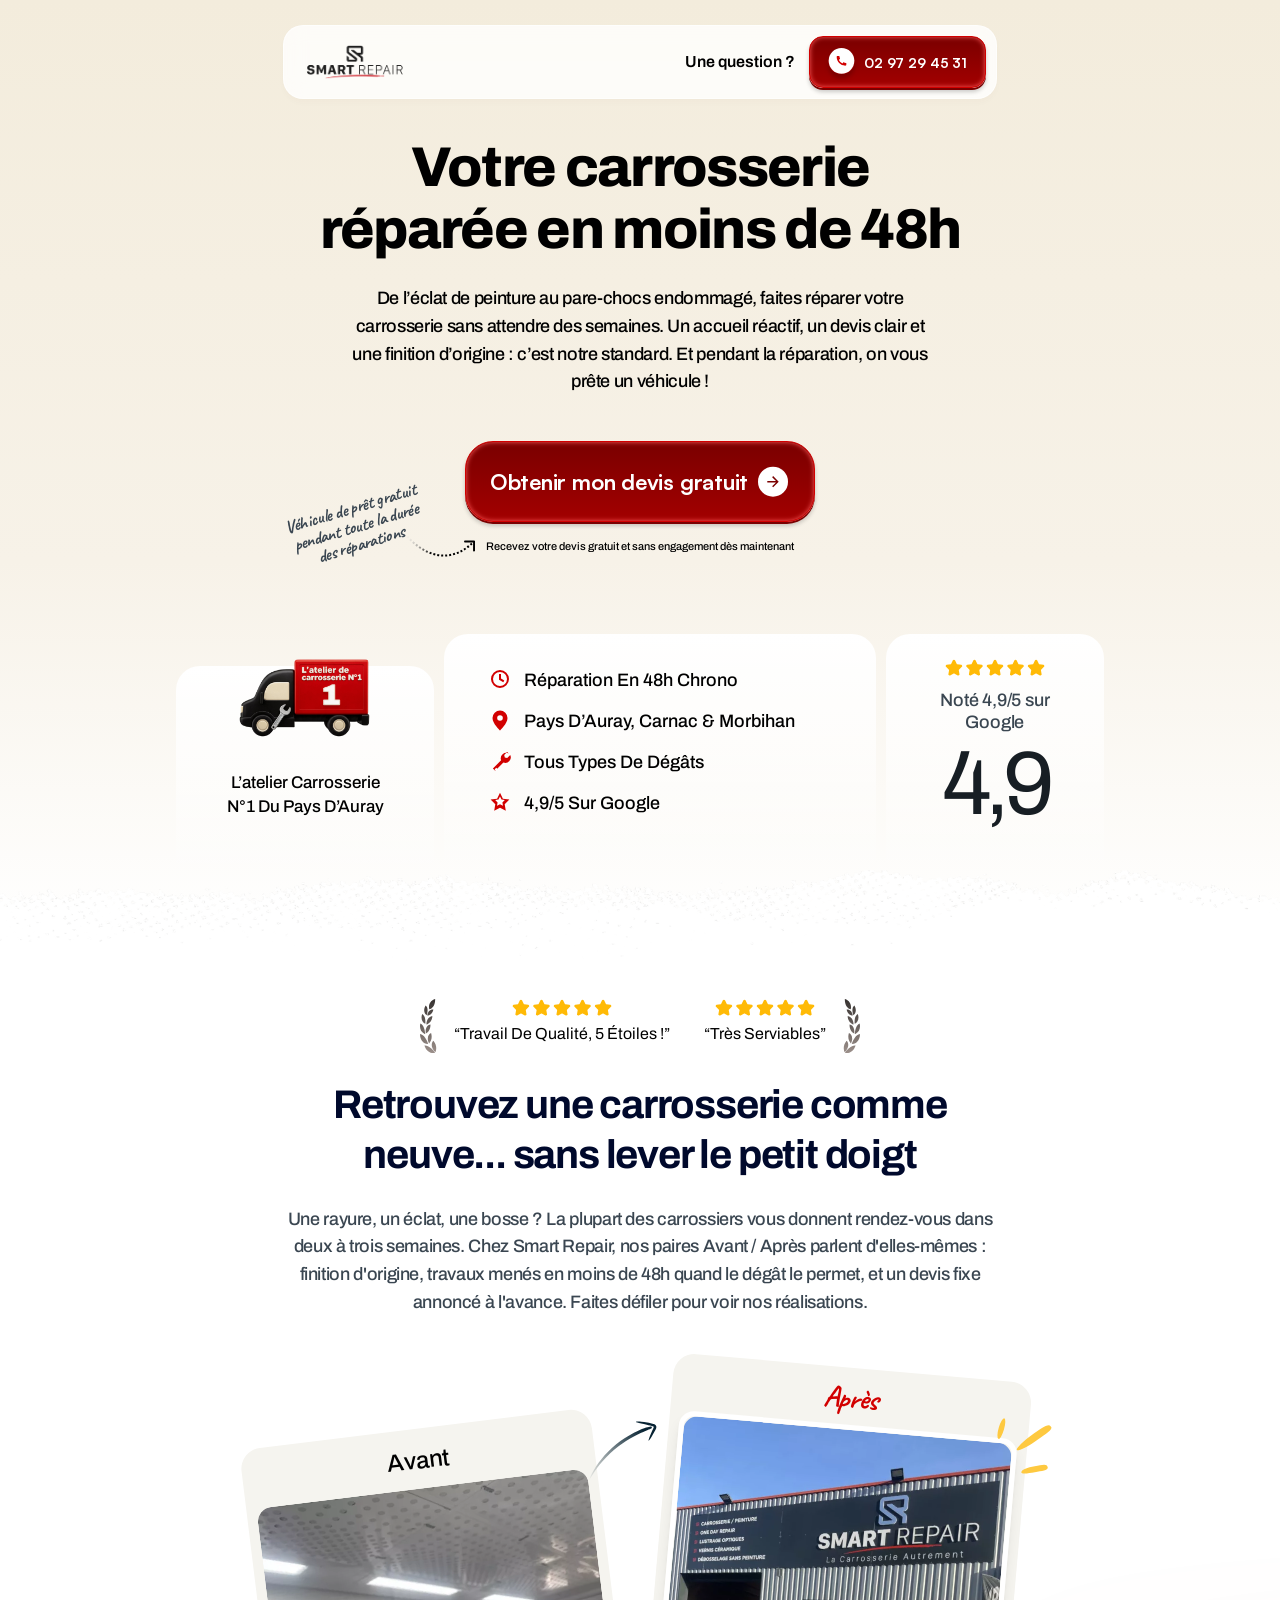
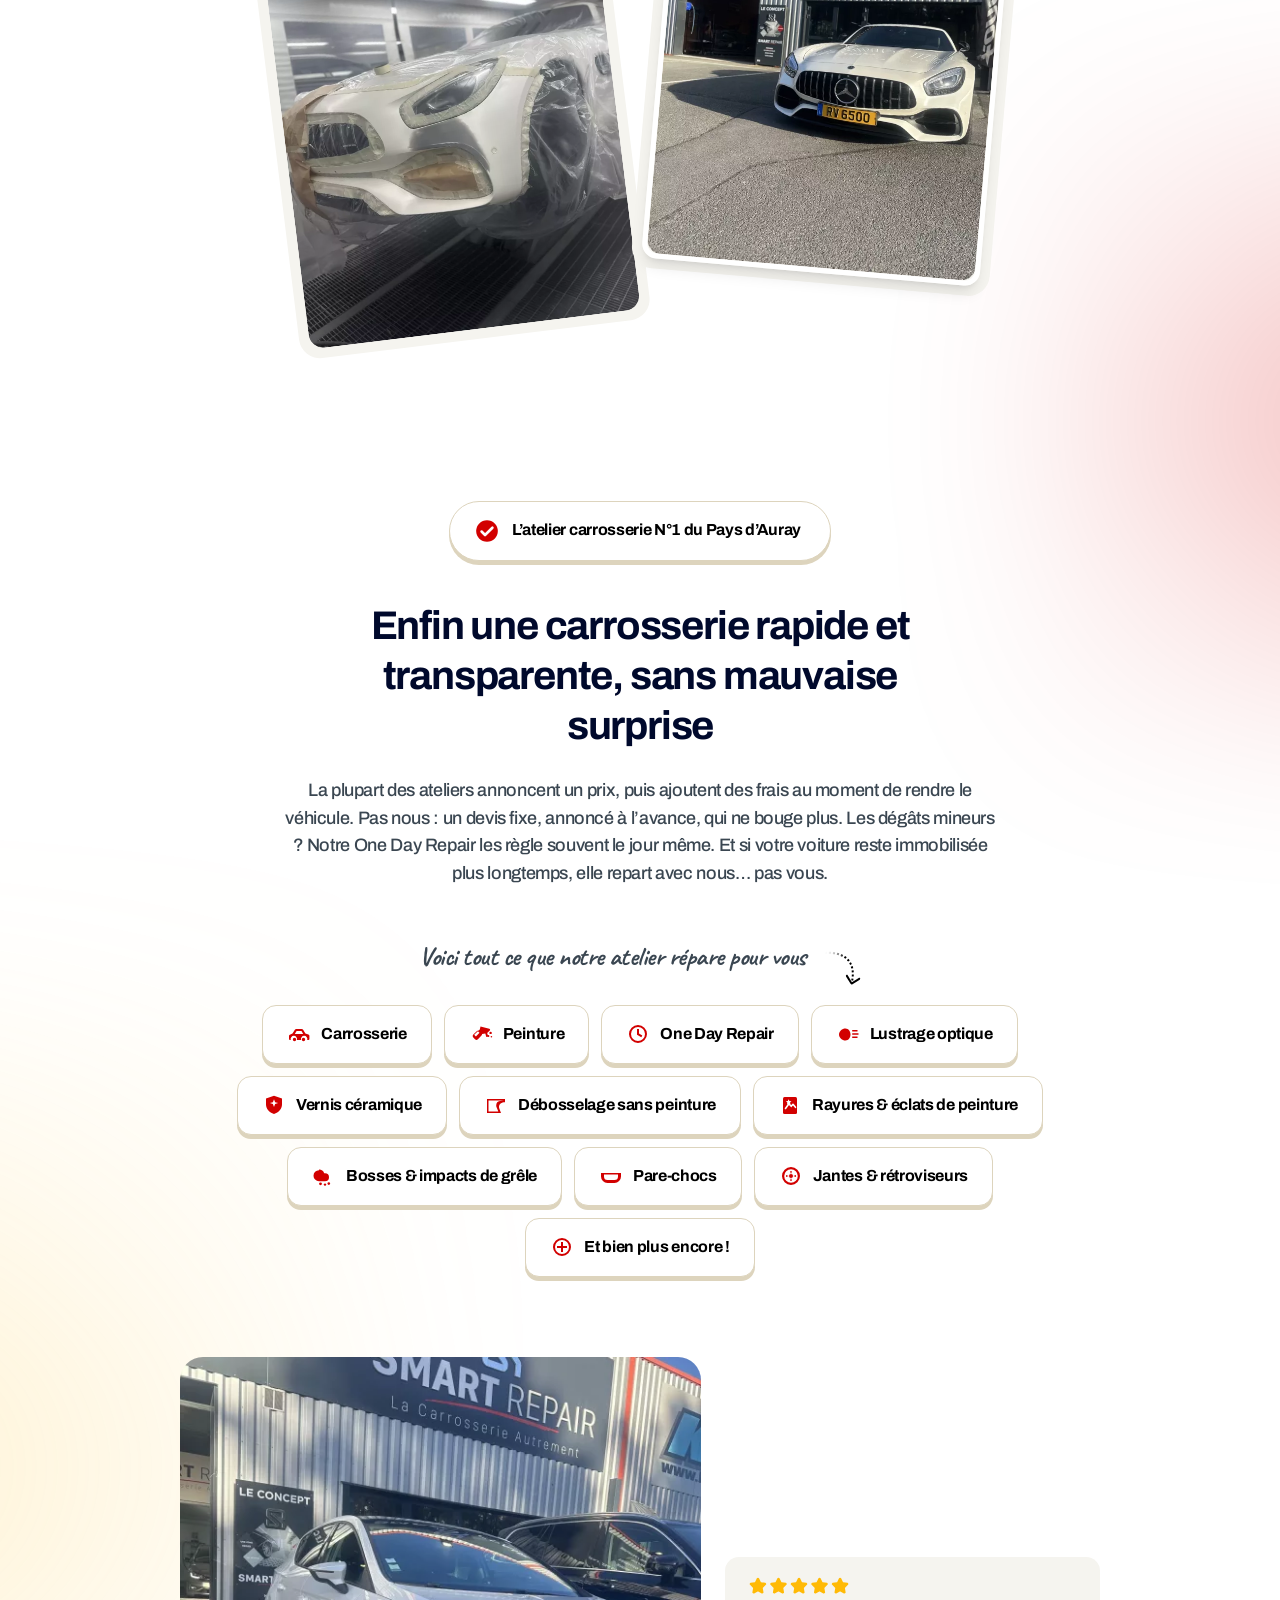
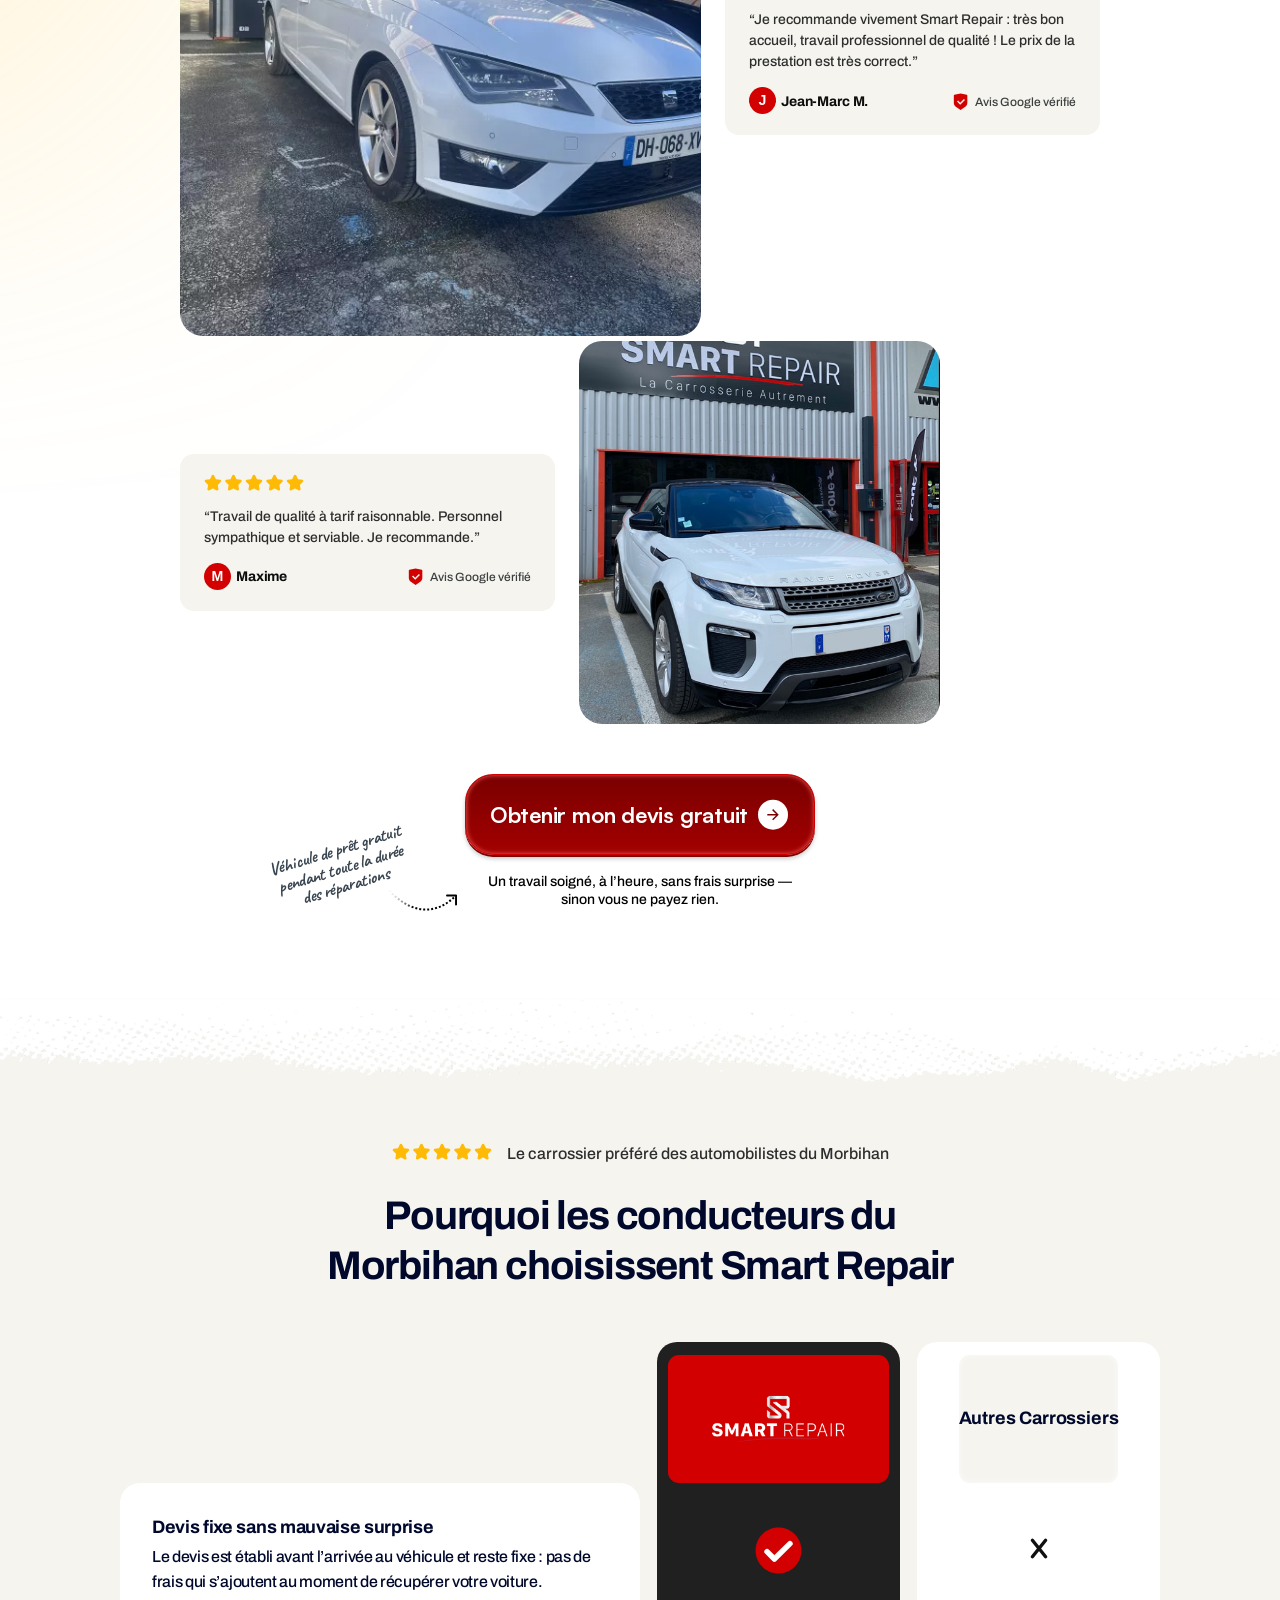
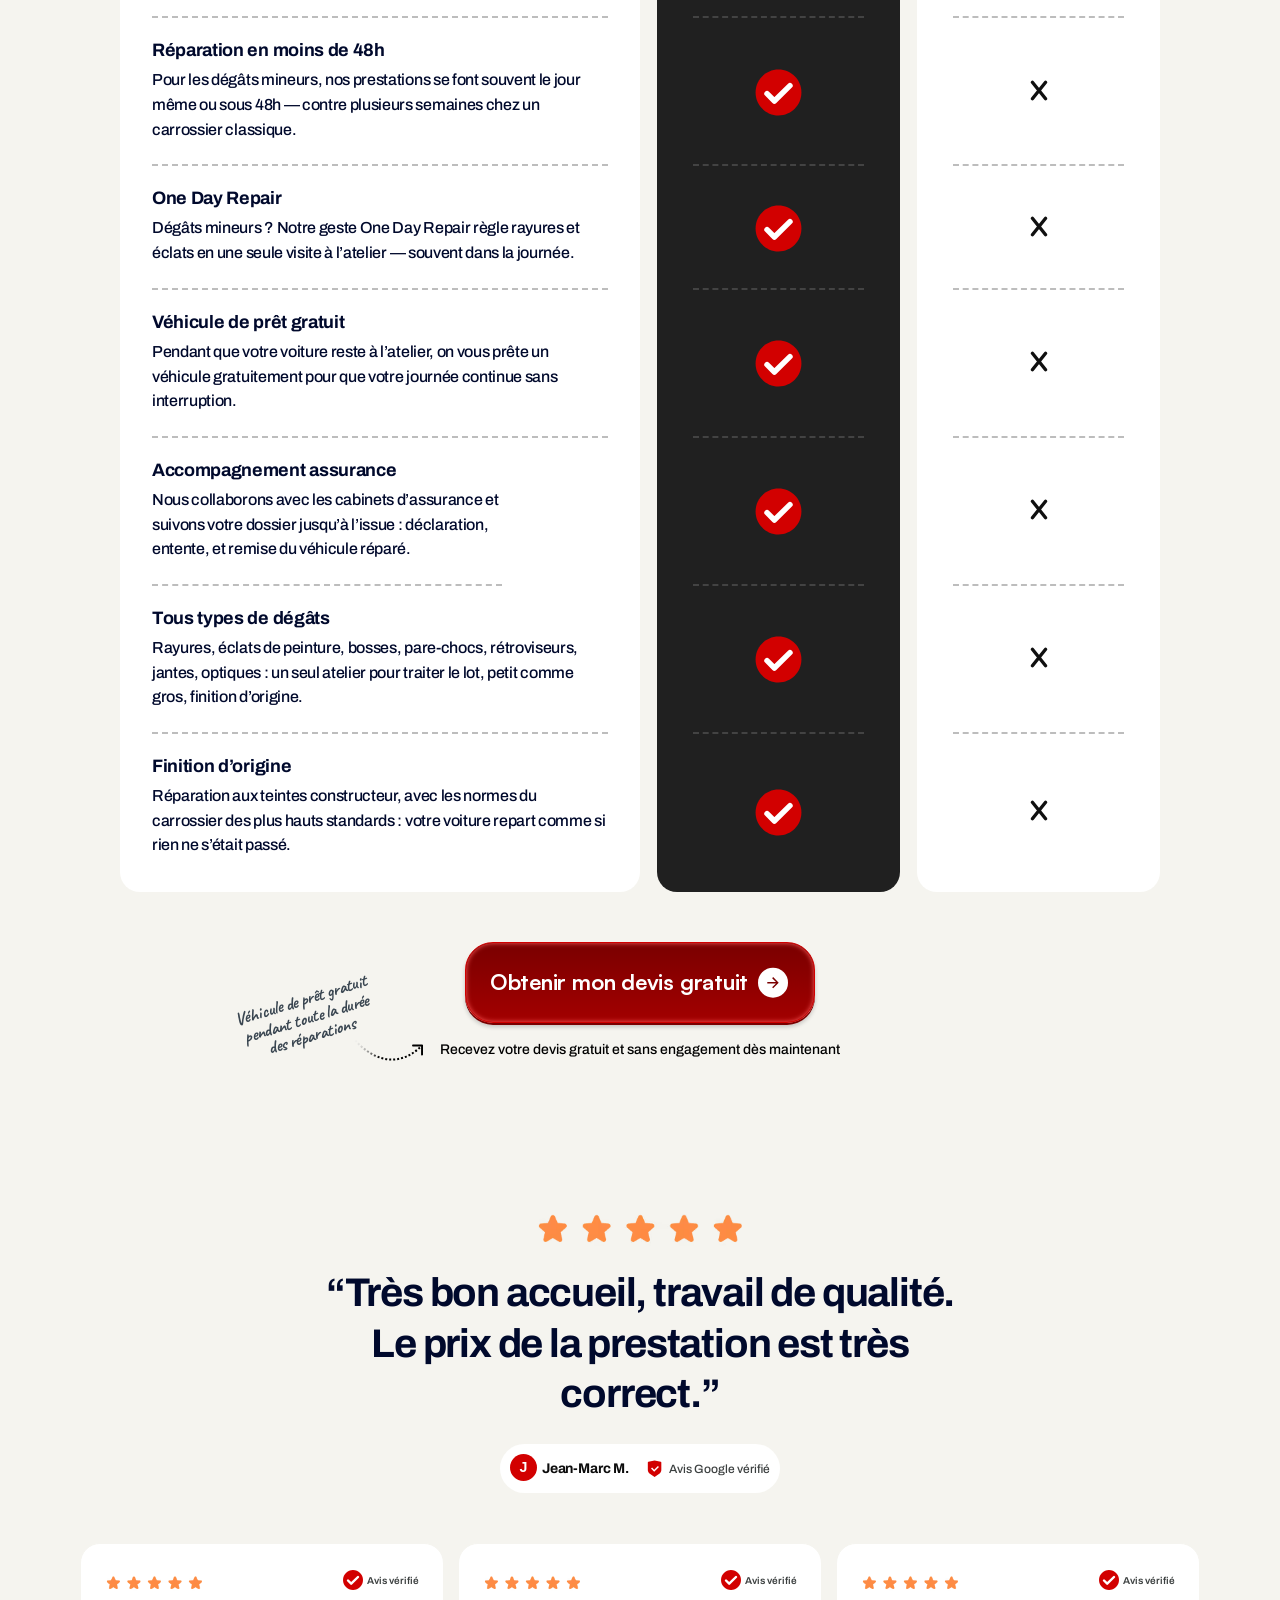
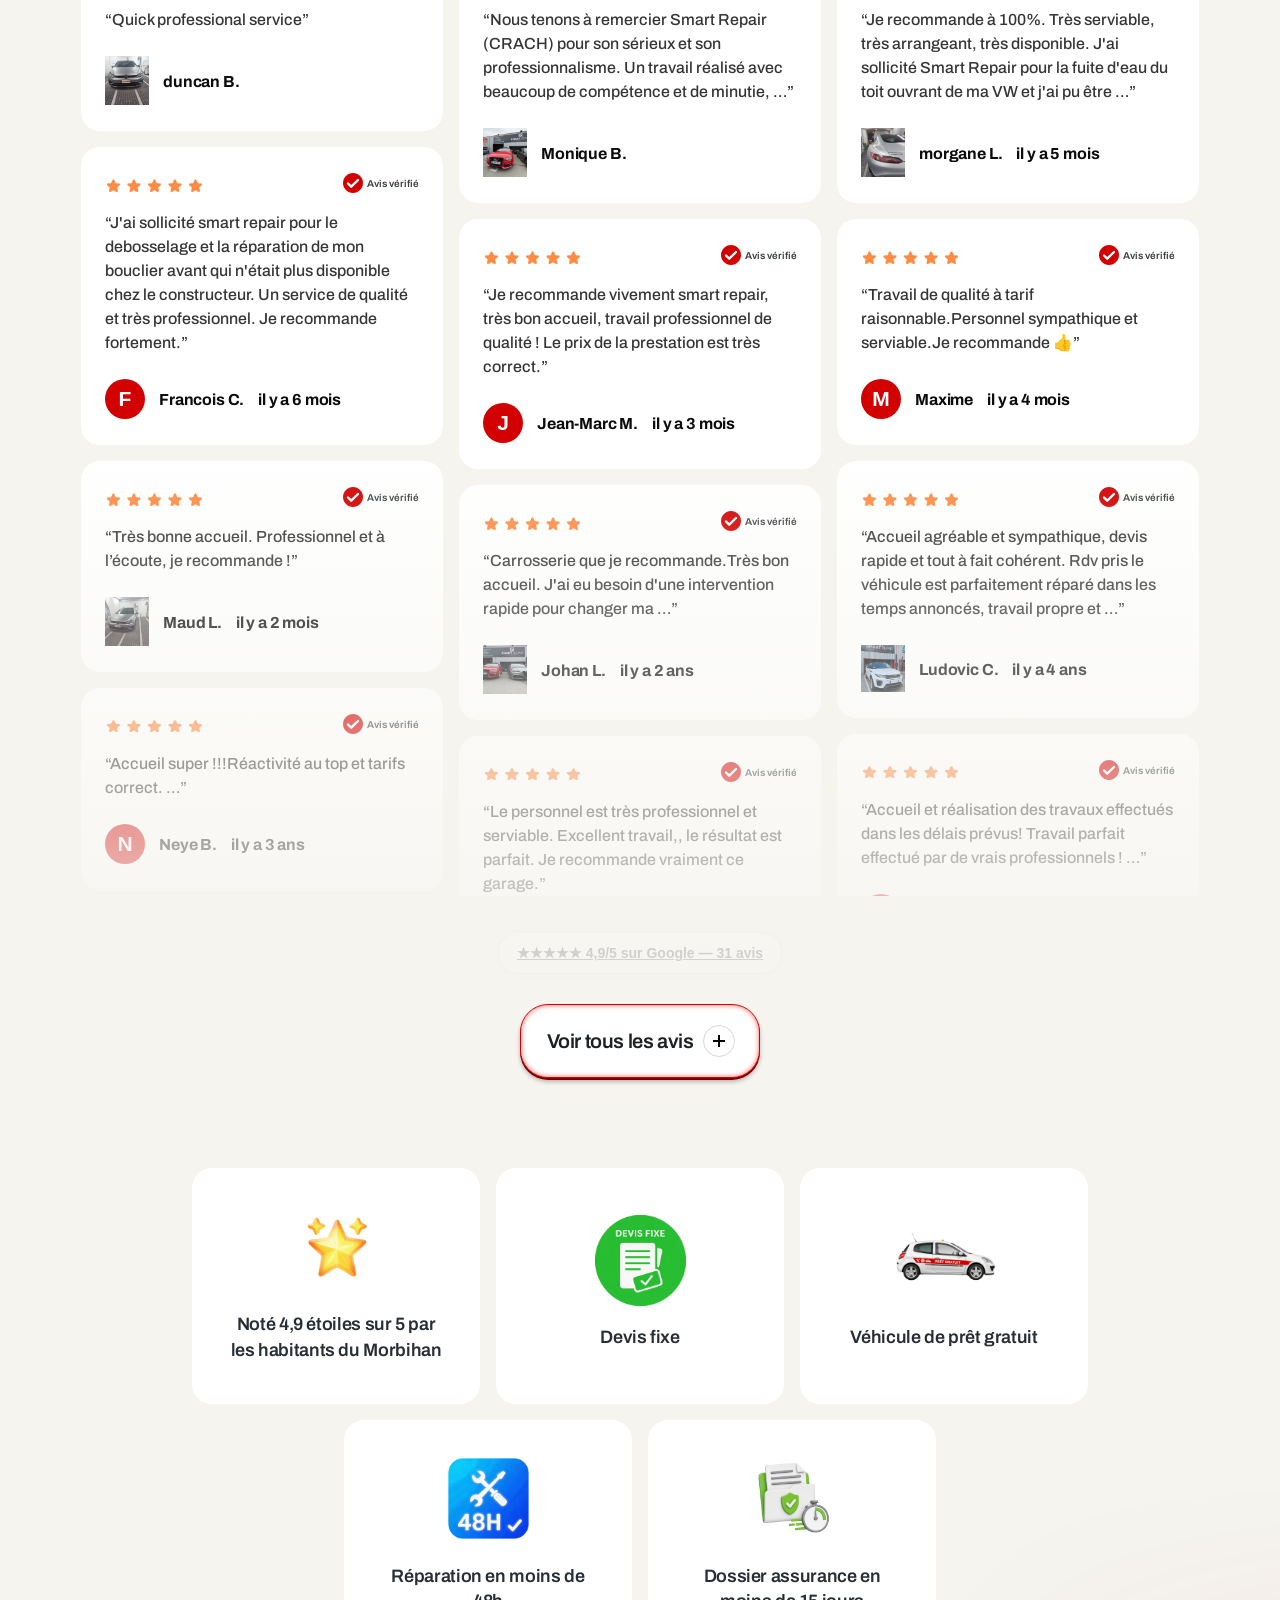
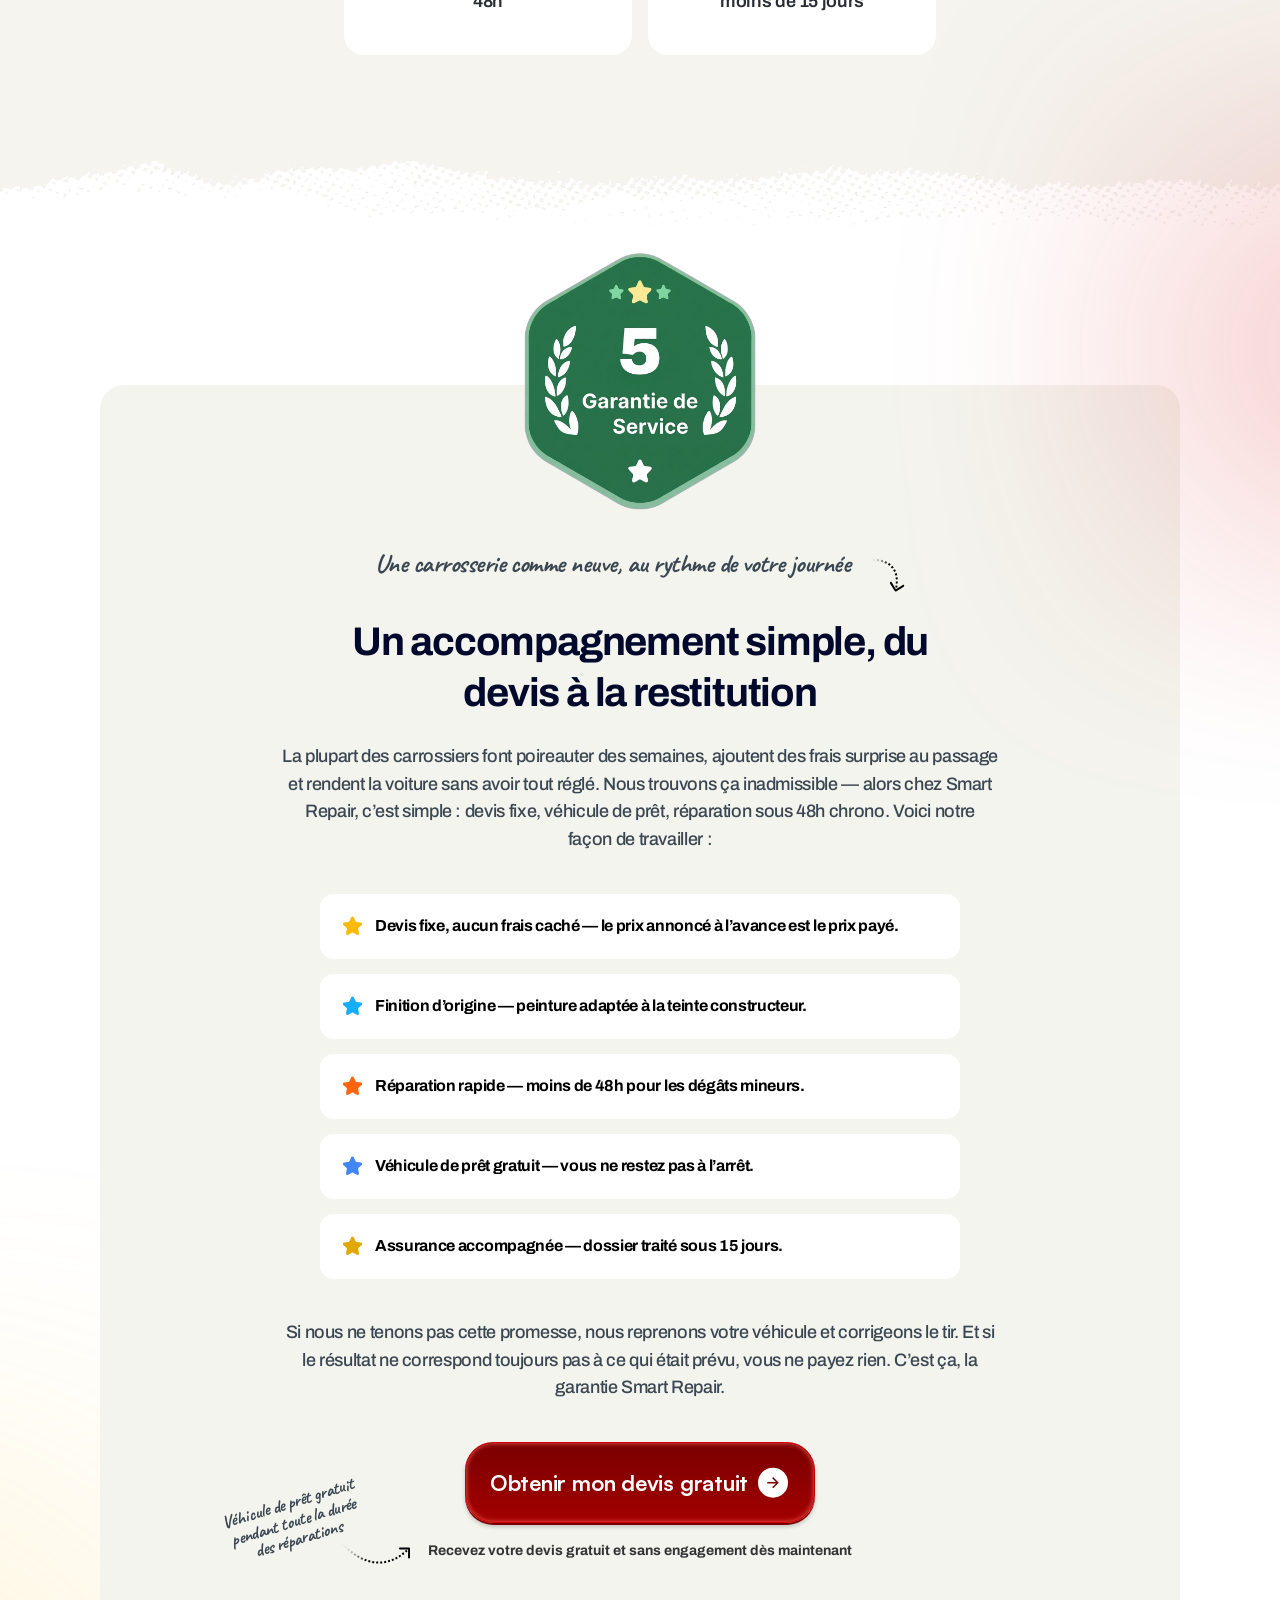
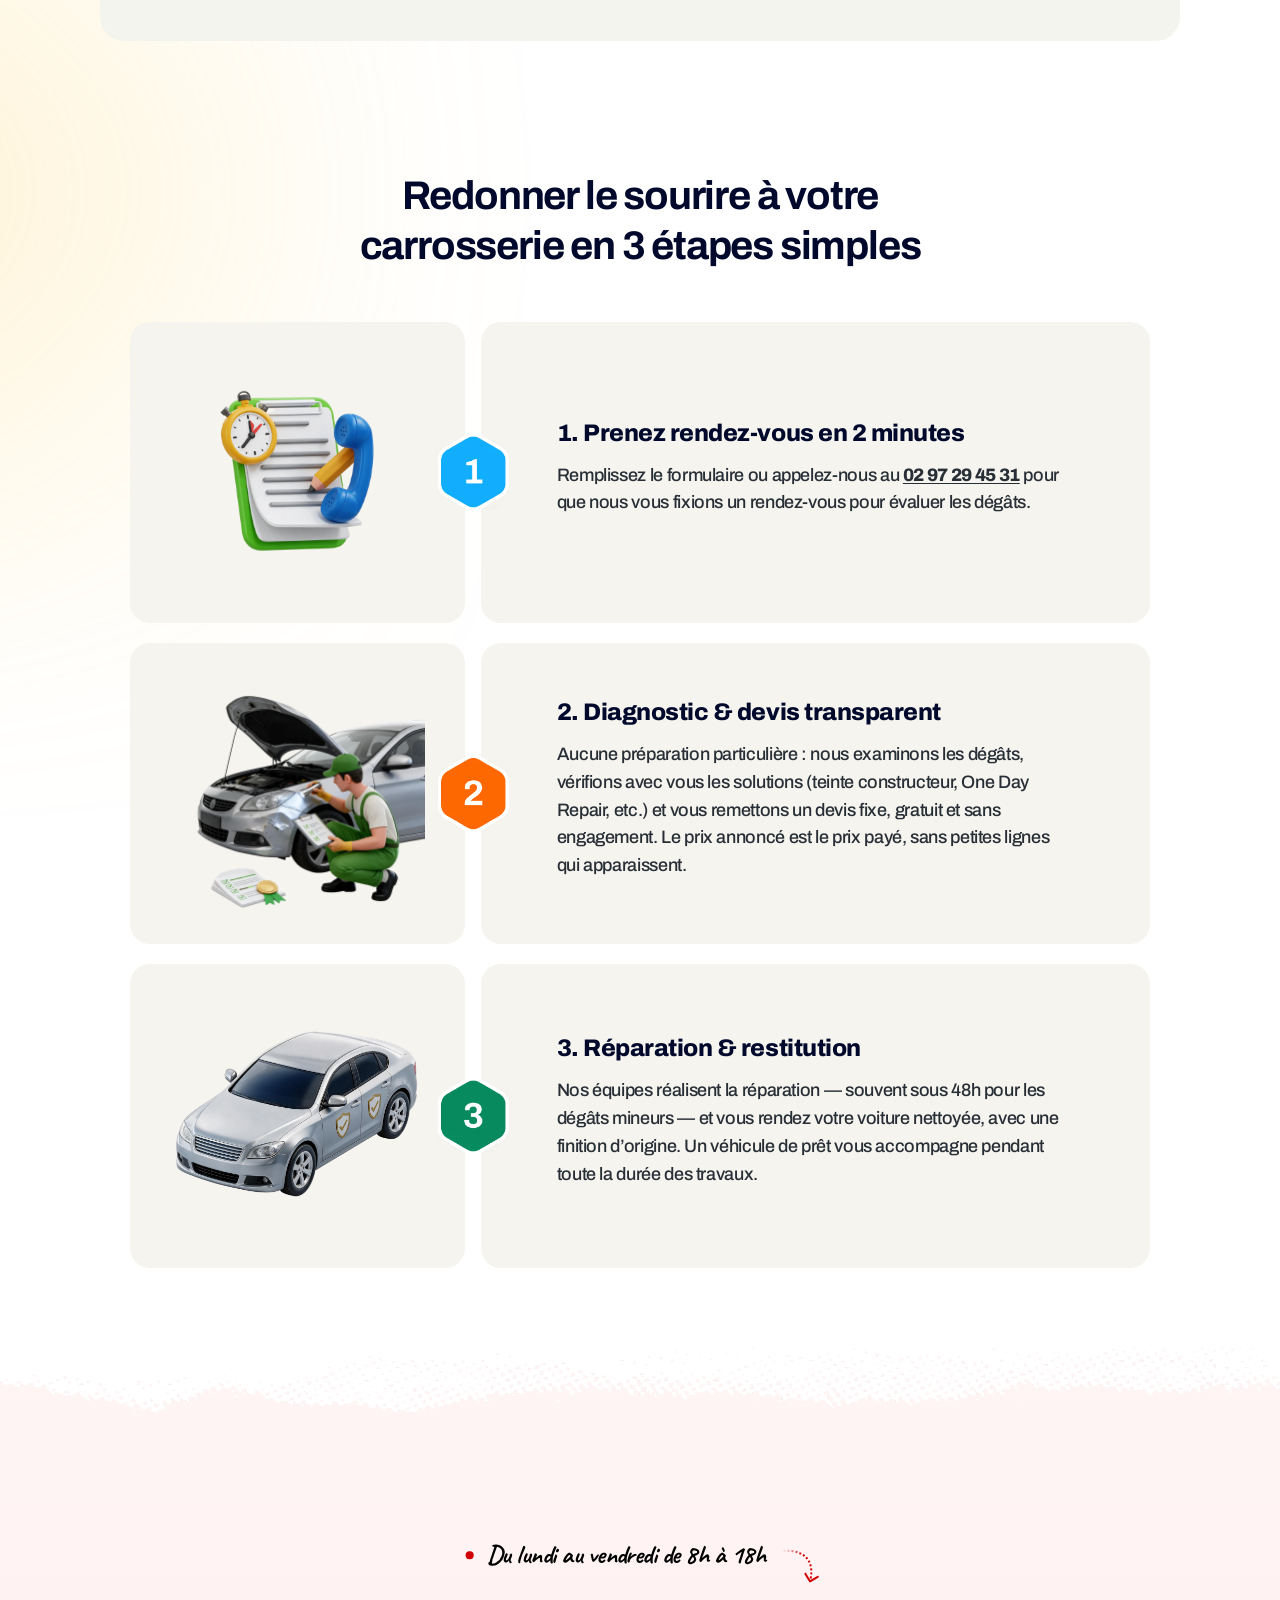
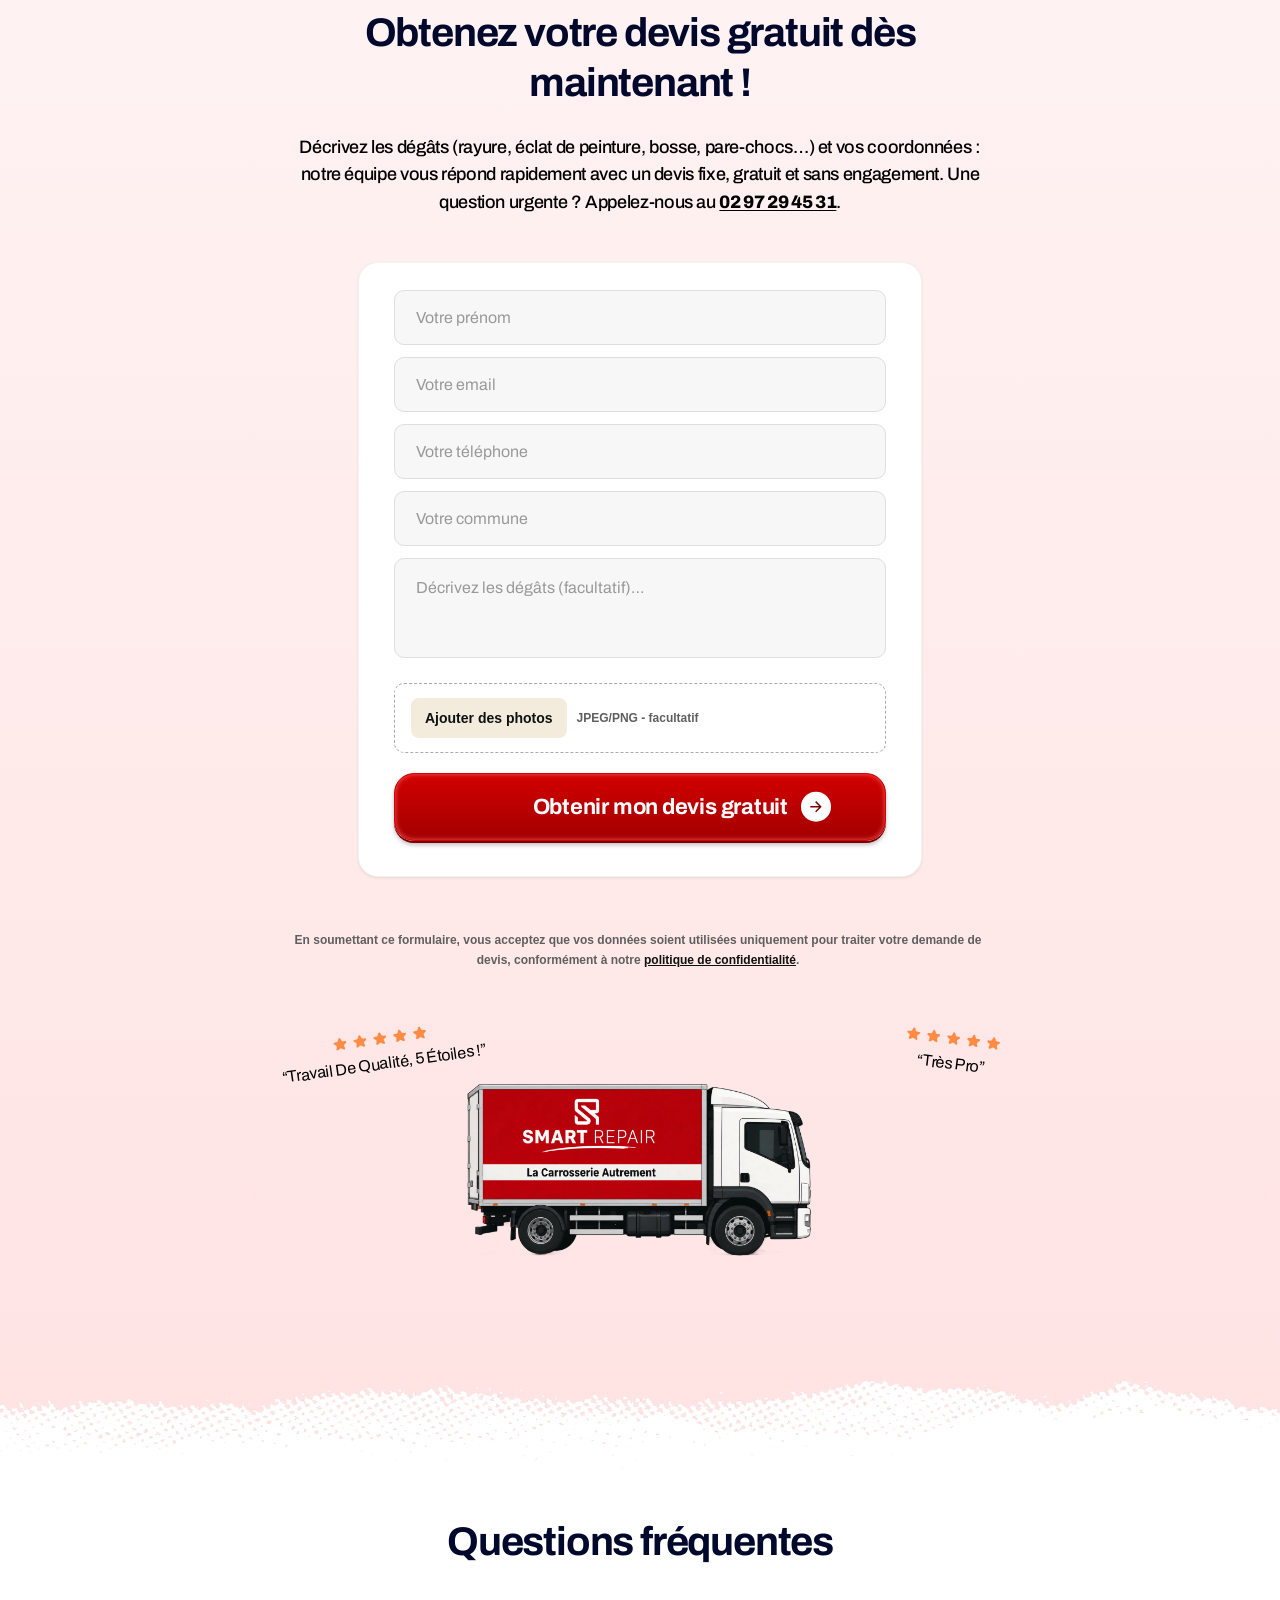
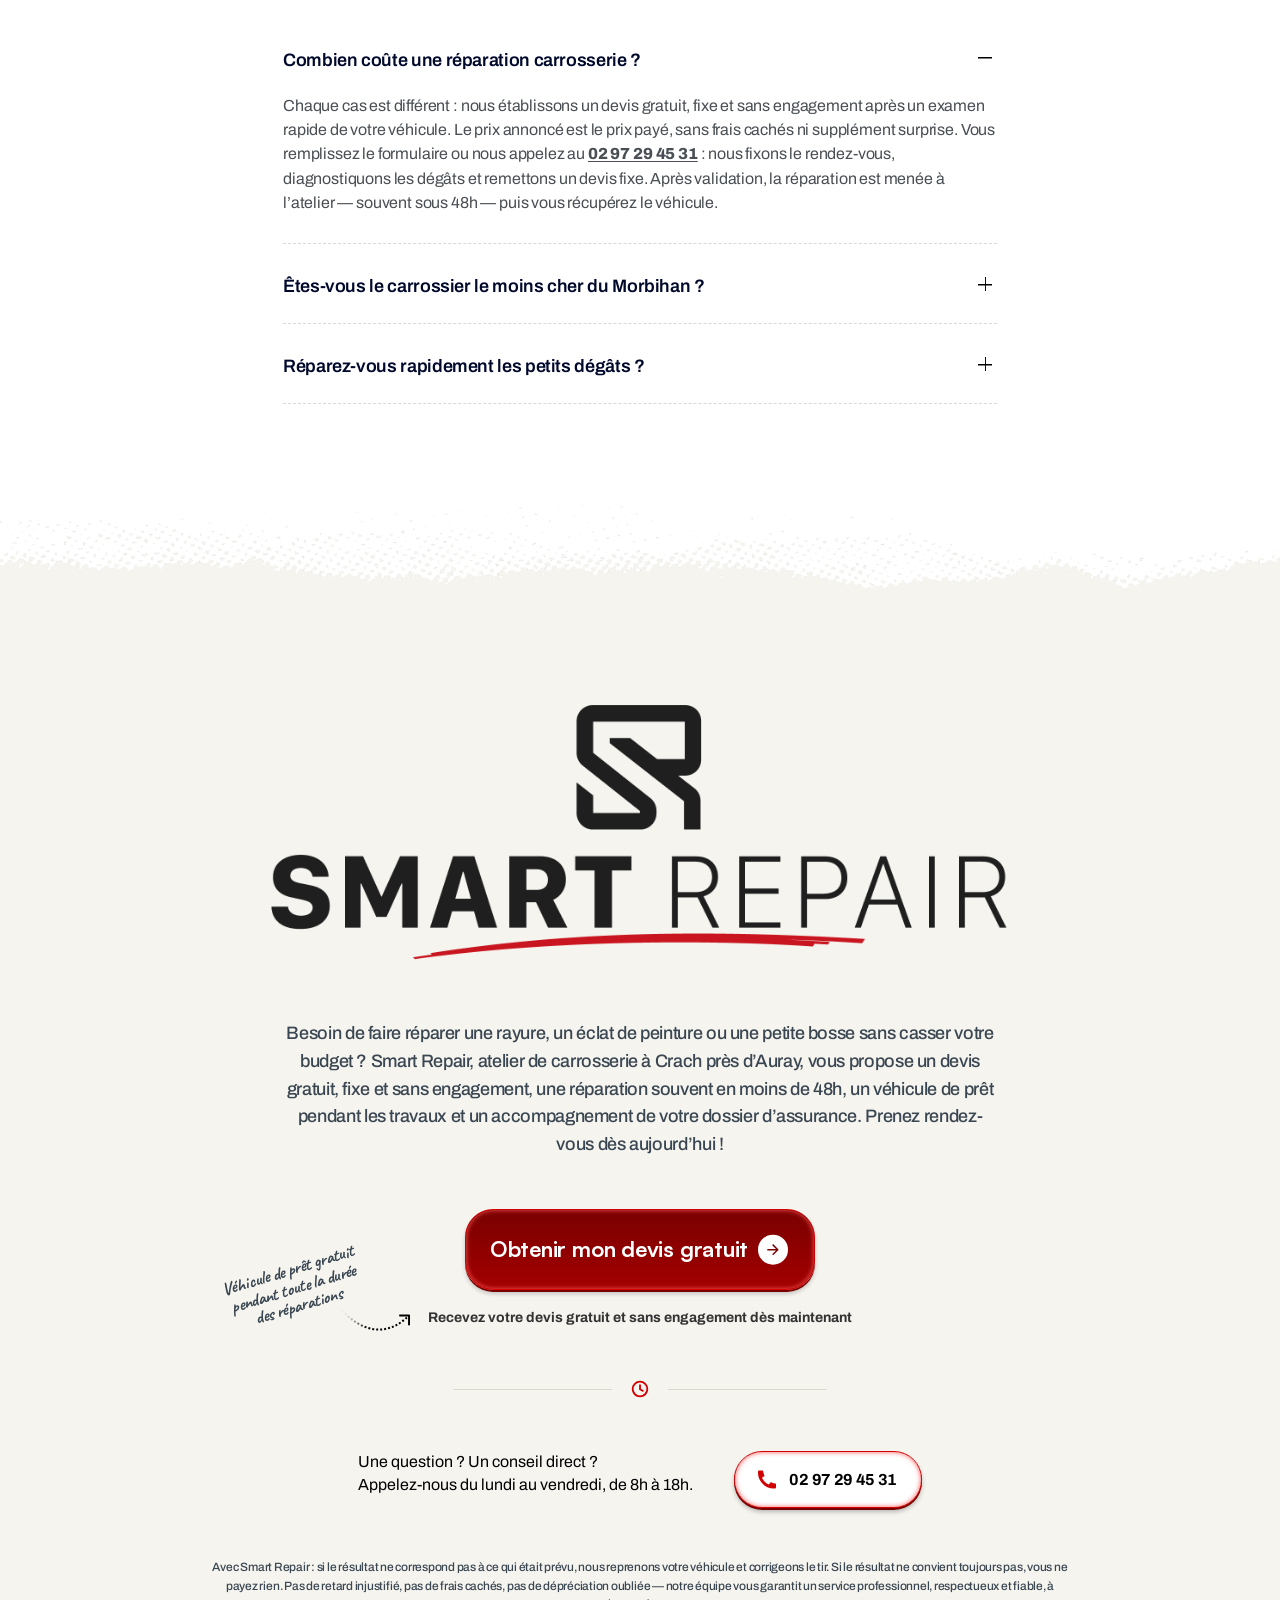
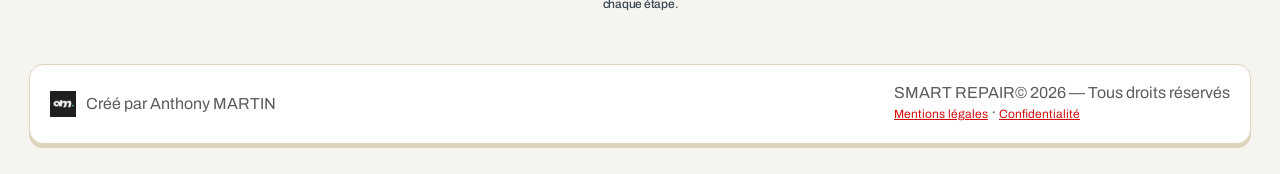
==== commit a1f3827a: "Mise a jour des dernieres modifications" ====
--- a/index.html
+++ b/index.html
@@ -644,7 +644,7 @@
     <circle class="inner" cx="8.65918" cy="8.1748" r="4" fill="#d20000"></circle>
     <circle class="outer" cx="8.65918" cy="8.1748" r="4" fill="#d20000"></circle>
   </svg>
-</div></div></div><p class="form_text-top">Du lundi au vendredi de 8h à 18h</p><img src="assets/images/cdn.prod.website-files.com/67f8111a679f0cfaac012327_form-arrow-df5c460499.svg" loading="lazy" alt="" class="stars_text-arrow"></div><h2 class="form_title">Obtenez votre devis gratuit dès maintenant !</h2><p class="form_text">Décrivez les dégâts (rayure, éclat de peinture, bosse, pare-chocs…) et vos coordonnées : notre équipe vous répond rapidement avec un devis fixe, gratuit et sans engagement. Une question urgente ? Appelez-nous au <a href="tel:+33297294531" class="steps_link">02 97 29 45 31</a>.</p><div class="w-form"><form id="wf-form-Email-Form" name="wf-form-Email-Form" data-name="Email Form" method="post" class="form_block" data-wf-page-id="66c3341369cdf8dfbd1b0090" data-wf-element-id="a8765775-3349-e389-ba6a-c771da9b3968"><input class="input-hidden w-input" maxlength="256" name="Submission-source" data-name="Submission source" placeholder="" type="text" id="submission-source-home" required=""><input class="input w-input" maxlength="256" name="First-Name" data-name="First Name" placeholder="Votre prénom" type="text" id="First-Name-2" required=""><input class="input w-input" maxlength="256" name="email" data-name="Email" placeholder="Votre email" type="email" id="email" required=""><input class="input w-input" maxlength="256" name="Phone-Number" data-name="Phone Number" placeholder="Votre téléphone" type="tel" id="Phone-Number-2" required=""><input class="input w-input" maxlength="256" name="Suburb" data-name="Suburb" placeholder="Votre commune" type="text" id="Suburb-2" required=""><textarea id="Comment-2" name="Comment" maxlength="5000" data-name="Comment" placeholder="Décrivez les dégâts (facultatif)…" class="input textarea w-input"></textarea><div class="sr-photo-field"><label class="sr-file-label" for="photos-home"><span class="sr-file-btn">Ajouter des photos</span><span class="sr-file-hint">JPEG/PNG - facultatif</span></label><input type="file" id="photos-home" name="Photos" class="sr-file-input" accept="image/png,image/jpeg,image/webp" multiple=""></div><div class="sr-swipe-hint"><span>Faites glisser le tableau plus bas</span></div><input type="submit" data-wait="Please wait..." class="submit w-button" value="Obtenir mon devis gratuit"></form><p class="sr-form-rgpd" style="margin-top: 10px; transform: translate(-2px, -63px);">En soumettant ce formulaire, vous acceptez que vos données soient utilisées uniquement pour traiter votre demande de devis, conformément à notre <a data-legal-open="confidentialite" role="button" tabindex="0">politique de confidentialité</a>.</p><div class="w-form-done"><div>Merci ! Votre demande a bien été reçue (mode démo). Notre équipe vous recontacte très vite.</div></div><div class="w-form-fail"><div>Oups ! Une erreur est survenue lors de l’envoi du formulaire.</div></div></div><div class="form_bottom"><div class="form_image"><img src="assets/images/sr56/sr-form-atelier.png" loading="lazy" alt="Atelier Smart Repair Auray" style="padding-top: 25px;"></div><div class="form_bottom-aside"><div class="form_bottom-stars"><img src="assets/images/cdn.prod.website-files.com/67f7bfdf05d068cb91024632_orange-stars-4be15b1216.avif" loading="lazy" alt=""></div><p class="form_bottom-text">“Travail de qualité, 5 étoiles !”</p></div><div class="form_bottom-aside-2"><div class="form_bottom-stars"><img src="assets/images/cdn.prod.website-files.com/67f7bfdf05d068cb91024632_orange-stars-4be15b1216.avif" loading="lazy" alt=""></div><p class="form_bottom-text">“Très pro”</p></div></div></div><div class="form-bg"><img src="assets/images/cdn.prod.website-files.com/67f823509fd0a052c5be5ccb_form-bg-0039c6bc8a.avif" loading="lazy" alt="" class="form-bg-img"></div><div class="form_bg-bottom"><img src="assets/images/cdn.prod.website-files.com/67f63e8c161b0e0509049792_hero_bg-bottom-p-1600-70cd5bfcb1.png" loading="lazy" sizes="(max-width: 2560px) 100vw, 2560px" srcset="assets/images/cdn.prod.website-files.com/67f63e8c161b0e0509049792_hero_bg-bottom-p-800-206647de17.png 500w, assets/images/cdn.prod.website-files.com/67f63e8c161b0e0509049792_hero_bg-bottom-p-800-206647de17.png 800w, assets/images/cdn.prod.website-files.com/67f63e8c161b0e0509049792_hero_bg-bottom-p-1080-aac4a4827b.png 1080w, assets/images/cdn.prod.website-files.com/67f63e8c161b0e0509049792_hero_bg-bottom-p-1600-70cd5bfcb1.png 1600w, assets/images/cdn.prod.website-files.com/67f63e8c161b0e0509049792_hero_bg-bottom-p-1600-70cd5bfcb1.png 1600w" alt="" class="hero_bg-bottom-image"></div><div class="foorm_bg-top"><img src="assets/images/cdn.prod.website-files.com/67f7d7120e61f6c5d5e5fa4c_cards-bg-p-1600-cb24f10432.png" loading="lazy" sizes="(max-width: 2560px) 100vw, 2560px" srcset="assets/images/cdn.prod.website-files.com/67f7d7120e61f6c5d5e5fa4c_cards-bg-p-800-ab177bbd98.png 500w, assets/images/cdn.prod.website-files.com/67f7d7120e61f6c5d5e5fa4c_cards-bg-p-800-ab177bbd98.png 800w, assets/images/cdn.prod.website-files.com/67f7d7120e61f6c5d5e5fa4c_cards-bg-p-1080-8712180249.png 1080w, assets/images/cdn.prod.website-files.com/67f7d7120e61f6c5d5e5fa4c_cards-bg-p-1600-cb24f10432.png 1600w, assets/images/cdn.prod.website-files.com/67f7d7120e61f6c5d5e5fa4c_cards-bg-p-1600-cb24f10432.png 1600w" alt="" class="form_bg-img-top"></div></section><section class="accordion"><div class="accordion_container"><h2 class="accordion_title">Questions fréquentes</h2><div class="accordion_item active"><h3 class="accordion_item-title">Combien coûte une réparation carrosserie ?</h3><div class="accordion_item-content"><p class="accordion_item-text">Chaque cas est différent : nous établissons un devis gratuit, fixe et sans engagement après un examen rapide de votre véhicule. Le prix annoncé est le prix payé, sans frais cachés ni supplément surprise. Vous remplissez le formulaire ou nous appelez au <a href="tel:+33297294531" class="steps_link">02 97 29 45 31</a> : nous fixons le rendez-vous, diagnostiquons les dégâts et remettons un devis fixe. Après validation, la réparation est menée à l’atelier — souvent sous 48h — puis vous récupérez le véhicule.</p></div></div><div class="accordion_item"><h3 class="accordion_item-title">Êtes-vous le carrossier le moins cher du Morbihan ?</h3><div class="accordion_item-content"><p class="accordion_item-text">Nous sommes sans doute parmi les plus compétitifs du Morbihan ! Et si vous trouvez un devis équivalent nettement moins cher, demandez-vous pourquoi : au téléphone, certains annoncent un prix bas, puis facturent des suppléments une fois votre véhicule entré à l’atelier.<br>Chez Smart Repair, le devis est gratuit, fixe et sans engagement, établi après examen de votre véhicule — le prix annoncé est le prix payé.</p></div></div><div class="accordion_item"><h3 class="accordion_item-title">Réparez-vous rapidement les petits dégâts ?</h3><div class="accordion_item-content"><p class="accordion_item-text">Oui. Pour les dégâts mineurs (rayures, éclats de peinture, petites bosses), notre One Day Repair permet souvent une réparation en une seule visite, parfois dans la journée — contre des semaines d’attente ailleurs.<br></p></div></div></div></section><section class="offer"><div class="accordion_bg-bottom"><img src="assets/images/cdn.prod.website-files.com/67f63e8c161b0e0509049792_hero_bg-bottom-p-1600-70cd5bfcb1.png" loading="lazy" sizes="(max-width: 2560px) 100vw, 2560px" srcset="assets/images/cdn.prod.website-files.com/67f63e8c161b0e0509049792_hero_bg-bottom-p-800-206647de17.png 500w, assets/images/cdn.prod.website-files.com/67f63e8c161b0e0509049792_hero_bg-bottom-p-800-206647de17.png 800w, assets/images/cdn.prod.website-files.com/67f63e8c161b0e0509049792_hero_bg-bottom-p-1080-aac4a4827b.png 1080w, assets/images/cdn.prod.website-files.com/67f63e8c161b0e0509049792_hero_bg-bottom-p-1600-70cd5bfcb1.png 1600w, assets/images/cdn.prod.website-files.com/67f63e8c161b0e0509049792_hero_bg-bottom-p-1600-70cd5bfcb1.png 1600w" alt="" class="accordion_bg-bottom-image"></div><div class="offer_container"><div class="offer_logo" style="padding-bottom: 0px;"><img src="assets/images/sr56/head-logo-noir.png" loading="lazy" alt="Logo Smart Repair Auray"></div><p class="offer_text-large">Besoin de faire réparer une rayure, un éclat de peinture ou une petite bosse sans casser votre budget ? Smart Repair, atelier de carrosserie à Crach près d’Auray, vous propose un devis gratuit, fixe et sans engagement, une réparation souvent en moins de 48h, un véhicule de prêt pendant les travaux et un accompagnement de votre dossier d’assurance. Prenez rendez-vous dès aujourd’hui !</p><a data-wf--cta-large--variant="base" href="#" class="cta_large hero_cta w-inline-block"><p class="cta_large-text">Obtenir mon devis gratuit</p><img src="assets/images/cdn.prod.website-files.com/67f57fd5d652736b5cfff8ea_cta-large-arrow-d2f5629f60.svg" loading="lazy" alt="" class="cta_large-image"></a><div class="hero_text-small-wrapper"><aside class="stars_aside"><p class="hero_aside-text">Véhicule de prêt gratuit <br>pendant toute la durée des réparations</p><img src="assets/images/cdn.prod.website-files.com/67f5893d329f0174bd2799d9_aside-arrow-5d5603fb83.svg" loading="lazy" alt="" class="offer_aside-arrow"></aside><p class="offer_text-small">Recevez votre devis gratuit et sans engagement dès maintenant</p></div><div class="offer_separation"><div class="offer_separation-line"></div><div class="offer_separation-icon"><img src="assets/images/sr56/sr-hero-48h.svg" loading="lazy" alt=""></div><div class="offer_separation-line"></div></div><div class="offer_phone-block"><p class="offer_phone-text">Une question ? Un conseil direct ?<br>Appelez-nous du lundi au vendredi, de 8h à 18h.</p><a href="tel:+33297294531" class="offer_cta-phone-link w-inline-block"><div class="offer_cta-phone" aria-label="Appeler Smart Repair au 02 97 29 45 31"><div class="offer_cta-icon"><img src="assets/images/cdn.prod.website-files.com/67f8e84a6f3f626abe1c6838_offer_phone-icon-b798c2bf7d.svg" loading="lazy" alt=""></div><p class="offer_cta-text">02 97 29 45 31</p></div></a></div><p class="offer_text-large-copy">Avec Smart Repair : si le résultat ne correspond pas à ce qui était prévu, nous reprenons votre véhicule et corrigeons le tir. Si le résultat ne convient toujours pas, vous ne payez rien. Pas de retard injustifié, pas de frais cachés, pas de dépréciation oubliée — notre équipe vous garantit un service professionnel, respectueux et fiable, à chaque étape.</p></div></section><div id="form-popup" class="popup-wrapper"><div class="w-form"><form id="email-form" name="email-form" data-name="Email Form" method="post" class="form_block form_block-popup" data-wf-page-id="66c3341369cdf8dfbd1b0090" data-wf-element-id="6302370e-aa6a-2789-fcb8-d930cfd64957"><h2 class="form_block-title">Obtenez votre devis gratuit dès maintenant !</h2><input class="input-hidden w-input" maxlength="256" name="Submission-source" data-name="Submission source" placeholder="" type="text" id="submission-source-popup" required=""><input class="input w-input" maxlength="256" name="First-Name" data-name="First Name" placeholder="Votre prénom" type="text" id="First-Name" required=""><input class="input w-input" maxlength="256" name="Email" data-name="Email" placeholder="Votre email" type="email" id="Email-4" required=""><input class="input w-input" maxlength="256" name="Phone-Number" data-name="Phone Number" placeholder="Votre téléphone" type="tel" id="Phone-Number" required=""><input class="input w-input" maxlength="256" name="Suburb" data-name="Suburb" placeholder="Votre commune" type="text" id="Suburb" required=""><textarea id="Comment" name="Comment" maxlength="5000" data-name="Comment" placeholder="Décrivez les dégâts (facultatif)…" class="input textarea w-input"></textarea><div class="sr-photo-field"><label class="sr-file-label" for="photos-popup"><span class="sr-file-btn">Ajouter des photos</span><span class="sr-file-hint">JPEG/PNG - facultatif</span></label><input type="file" id="photos-popup" name="Photos" class="sr-file-input" accept="image/png,image/jpeg,image/webp" multiple=""></div><input type="submit" data-wait="Please wait..." class="submit w-button" value="Obtenir mon devis gratuit"></form><div class="w-form-done"><div>Merci ! Votre demande a bien été reçue (mode démo). Notre équipe vous recontacte très vite.</div></div><div class="w-form-fail"><div>Oups ! Une erreur est survenue lors de l’envoi du formulaire.</div></div></div><div class="w-embed"><button type="button" class="popup-close-btn">
+</div></div></div><p class="form_text-top">Du lundi au vendredi de 8h à 18h</p><img src="assets/images/cdn.prod.website-files.com/67f8111a679f0cfaac012327_form-arrow-df5c460499.svg" loading="lazy" alt="" class="stars_text-arrow"></div><h2 class="form_title">Obtenez votre devis gratuit dès maintenant !</h2><p class="form_text">Décrivez les dégâts (rayure, éclat de peinture, bosse, pare-chocs…) et vos coordonnées : notre équipe vous répond rapidement avec un devis fixe, gratuit et sans engagement. Une question urgente ? Appelez-nous au <a href="tel:+33297294531" class="steps_link">02 97 29 45 31</a>.</p><div class="w-form"><form id="wf-form-Email-Form" name="wf-form-Email-Form" data-name="Email Form" method="post" class="form_block" data-wf-page-id="66c3341369cdf8dfbd1b0090" data-wf-element-id="a8765775-3349-e389-ba6a-c771da9b3968"><input class="input-hidden w-input" maxlength="256" name="Submission-source" data-name="Submission source" placeholder="" type="text" id="submission-source-home" required=""><input class="input w-input" maxlength="256" name="First-Name" data-name="First Name" placeholder="Votre prénom" type="text" id="First-Name-2" required=""><input class="input w-input" maxlength="256" name="email" data-name="Email" placeholder="Votre email" type="email" id="email" required=""><input class="input w-input" maxlength="256" name="Phone-Number" data-name="Phone Number" placeholder="Votre téléphone" type="tel" id="Phone-Number-2" required=""><input class="input w-input" maxlength="256" name="Suburb" data-name="Suburb" placeholder="Votre commune" type="text" id="Suburb-2" required=""><textarea id="Comment-2" name="Comment" maxlength="5000" data-name="Comment" placeholder="Décrivez les dégâts (facultatif)…" class="input textarea w-input"></textarea><div class="sr-photo-field"><label class="sr-file-label" for="photos-home"><span class="sr-file-btn">Ajouter des photos</span><span class="sr-file-hint">JPEG/PNG - facultatif</span></label><input type="file" id="photos-home" name="Photos" class="sr-file-input" accept="image/png,image/jpeg,image/webp" multiple=""></div><div class="sr-swipe-hint"><span>Faites glisser le tableau plus bas</span></div><input type="submit" data-wait="Please wait..." class="submit w-button" value="Obtenir mon devis gratuit"></form><p class="sr-form-rgpd" style="margin-top: 10px; transform: translate(-2px, -42px);">En soumettant ce formulaire, vous acceptez que vos données soient utilisées uniquement pour traiter votre demande de devis, conformément à notre <a data-legal-open="confidentialite" role="button" tabindex="0">politique de confidentialité</a>.</p><div class="w-form-done"><div>Merci ! Votre demande a bien été reçue (mode démo). Notre équipe vous recontacte très vite.</div></div><div class="w-form-fail"><div>Oups ! Une erreur est survenue lors de l’envoi du formulaire.</div></div></div><div class="form_bottom"><div class="form_image"><img src="assets/images/sr56/sr-form-atelier.png" loading="lazy" alt="Atelier Smart Repair Auray" style="padding-top: 25px;"></div><div class="form_bottom-aside"><div class="form_bottom-stars"><img src="assets/images/cdn.prod.website-files.com/67f7bfdf05d068cb91024632_orange-stars-4be15b1216.avif" loading="lazy" alt=""></div><p class="form_bottom-text">“Travail de qualité, 5 étoiles !”</p></div><div class="form_bottom-aside-2"><div class="form_bottom-stars"><img src="assets/images/cdn.prod.website-files.com/67f7bfdf05d068cb91024632_orange-stars-4be15b1216.avif" loading="lazy" alt=""></div><p class="form_bottom-text">“Très pro”</p></div></div></div><div class="form-bg"><img src="assets/images/cdn.prod.website-files.com/67f823509fd0a052c5be5ccb_form-bg-0039c6bc8a.avif" loading="lazy" alt="" class="form-bg-img"></div><div class="form_bg-bottom"><img src="assets/images/cdn.prod.website-files.com/67f63e8c161b0e0509049792_hero_bg-bottom-p-1600-70cd5bfcb1.png" loading="lazy" sizes="(max-width: 2560px) 100vw, 2560px" srcset="assets/images/cdn.prod.website-files.com/67f63e8c161b0e0509049792_hero_bg-bottom-p-800-206647de17.png 500w, assets/images/cdn.prod.website-files.com/67f63e8c161b0e0509049792_hero_bg-bottom-p-800-206647de17.png 800w, assets/images/cdn.prod.website-files.com/67f63e8c161b0e0509049792_hero_bg-bottom-p-1080-aac4a4827b.png 1080w, assets/images/cdn.prod.website-files.com/67f63e8c161b0e0509049792_hero_bg-bottom-p-1600-70cd5bfcb1.png 1600w, assets/images/cdn.prod.website-files.com/67f63e8c161b0e0509049792_hero_bg-bottom-p-1600-70cd5bfcb1.png 1600w" alt="" class="hero_bg-bottom-image"></div><div class="foorm_bg-top"><img src="assets/images/cdn.prod.website-files.com/67f7d7120e61f6c5d5e5fa4c_cards-bg-p-1600-cb24f10432.png" loading="lazy" sizes="(max-width: 2560px) 100vw, 2560px" srcset="assets/images/cdn.prod.website-files.com/67f7d7120e61f6c5d5e5fa4c_cards-bg-p-800-ab177bbd98.png 500w, assets/images/cdn.prod.website-files.com/67f7d7120e61f6c5d5e5fa4c_cards-bg-p-800-ab177bbd98.png 800w, assets/images/cdn.prod.website-files.com/67f7d7120e61f6c5d5e5fa4c_cards-bg-p-1080-8712180249.png 1080w, assets/images/cdn.prod.website-files.com/67f7d7120e61f6c5d5e5fa4c_cards-bg-p-1600-cb24f10432.png 1600w, assets/images/cdn.prod.website-files.com/67f7d7120e61f6c5d5e5fa4c_cards-bg-p-1600-cb24f10432.png 1600w" alt="" class="form_bg-img-top"></div></section><section class="accordion"><div class="accordion_container"><h2 class="accordion_title">Questions fréquentes</h2><div class="accordion_item active"><h3 class="accordion_item-title">Combien coûte une réparation carrosserie ?</h3><div class="accordion_item-content"><p class="accordion_item-text">Chaque cas est différent : nous établissons un devis gratuit, fixe et sans engagement après un examen rapide de votre véhicule. Le prix annoncé est le prix payé, sans frais cachés ni supplément surprise. Vous remplissez le formulaire ou nous appelez au <a href="tel:+33297294531" class="steps_link">02 97 29 45 31</a> : nous fixons le rendez-vous, diagnostiquons les dégâts et remettons un devis fixe. Après validation, la réparation est menée à l’atelier — souvent sous 48h — puis vous récupérez le véhicule.</p></div></div><div class="accordion_item"><h3 class="accordion_item-title">Êtes-vous le carrossier le moins cher du Morbihan ?</h3><div class="accordion_item-content"><p class="accordion_item-text">Nous sommes sans doute parmi les plus compétitifs du Morbihan ! Et si vous trouvez un devis équivalent nettement moins cher, demandez-vous pourquoi : au téléphone, certains annoncent un prix bas, puis facturent des suppléments une fois votre véhicule entré à l’atelier.<br>Chez Smart Repair, le devis est gratuit, fixe et sans engagement, établi après examen de votre véhicule — le prix annoncé est le prix payé.</p></div></div><div class="accordion_item"><h3 class="accordion_item-title">Réparez-vous rapidement les petits dégâts ?</h3><div class="accordion_item-content"><p class="accordion_item-text">Oui. Pour les dégâts mineurs (rayures, éclats de peinture, petites bosses), notre One Day Repair permet souvent une réparation en une seule visite, parfois dans la journée — contre des semaines d’attente ailleurs.<br></p></div></div></div></section><section class="offer"><div class="accordion_bg-bottom"><img src="assets/images/cdn.prod.website-files.com/67f63e8c161b0e0509049792_hero_bg-bottom-p-1600-70cd5bfcb1.png" loading="lazy" sizes="(max-width: 2560px) 100vw, 2560px" srcset="assets/images/cdn.prod.website-files.com/67f63e8c161b0e0509049792_hero_bg-bottom-p-800-206647de17.png 500w, assets/images/cdn.prod.website-files.com/67f63e8c161b0e0509049792_hero_bg-bottom-p-800-206647de17.png 800w, assets/images/cdn.prod.website-files.com/67f63e8c161b0e0509049792_hero_bg-bottom-p-1080-aac4a4827b.png 1080w, assets/images/cdn.prod.website-files.com/67f63e8c161b0e0509049792_hero_bg-bottom-p-1600-70cd5bfcb1.png 1600w, assets/images/cdn.prod.website-files.com/67f63e8c161b0e0509049792_hero_bg-bottom-p-1600-70cd5bfcb1.png 1600w" alt="" class="accordion_bg-bottom-image"></div><div class="offer_container"><div class="offer_logo" style="padding-bottom: 0px;"><img src="assets/images/sr56/head-logo-noir.png" loading="lazy" alt="Logo Smart Repair Auray"></div><p class="offer_text-large">Besoin de faire réparer une rayure, un éclat de peinture ou une petite bosse sans casser votre budget ? Smart Repair, atelier de carrosserie à Crach près d’Auray, vous propose un devis gratuit, fixe et sans engagement, une réparation souvent en moins de 48h, un véhicule de prêt pendant les travaux et un accompagnement de votre dossier d’assurance. Prenez rendez-vous dès aujourd’hui !</p><a data-wf--cta-large--variant="base" href="#" class="cta_large hero_cta w-inline-block"><p class="cta_large-text">Obtenir mon devis gratuit</p><img src="assets/images/cdn.prod.website-files.com/67f57fd5d652736b5cfff8ea_cta-large-arrow-d2f5629f60.svg" loading="lazy" alt="" class="cta_large-image"></a><div class="hero_text-small-wrapper"><aside class="stars_aside"><p class="hero_aside-text">Véhicule de prêt gratuit <br>pendant toute la durée des réparations</p><img src="assets/images/cdn.prod.website-files.com/67f5893d329f0174bd2799d9_aside-arrow-5d5603fb83.svg" loading="lazy" alt="" class="offer_aside-arrow"></aside><p class="offer_text-small">Recevez votre devis gratuit et sans engagement dès maintenant</p></div><div class="offer_separation"><div class="offer_separation-line"></div><div class="offer_separation-icon"><img src="assets/images/sr56/sr-hero-48h.svg" loading="lazy" alt=""></div><div class="offer_separation-line"></div></div><div class="offer_phone-block"><p class="offer_phone-text">Une question ? Un conseil direct ?<br>Appelez-nous du lundi au vendredi, de 8h à 18h.</p><a href="tel:+33297294531" class="offer_cta-phone-link w-inline-block"><div class="offer_cta-phone" aria-label="Appeler Smart Repair au 02 97 29 45 31"><div class="offer_cta-icon"><img src="assets/images/cdn.prod.website-files.com/67f8e84a6f3f626abe1c6838_offer_phone-icon-b798c2bf7d.svg" loading="lazy" alt=""></div><p class="offer_cta-text">02 97 29 45 31</p></div></a></div><p class="offer_text-large-copy">Avec Smart Repair : si le résultat ne correspond pas à ce qui était prévu, nous reprenons votre véhicule et corrigeons le tir. Si le résultat ne convient toujours pas, vous ne payez rien. Pas de retard injustifié, pas de frais cachés, pas de dépréciation oubliée — notre équipe vous garantit un service professionnel, respectueux et fiable, à chaque étape.</p></div></section><div id="form-popup" class="popup-wrapper"><div class="w-form"><form id="email-form" name="email-form" data-name="Email Form" method="post" class="form_block form_block-popup" data-wf-page-id="66c3341369cdf8dfbd1b0090" data-wf-element-id="6302370e-aa6a-2789-fcb8-d930cfd64957"><h2 class="form_block-title">Obtenez votre devis gratuit dès maintenant !</h2><input class="input-hidden w-input" maxlength="256" name="Submission-source" data-name="Submission source" placeholder="" type="text" id="submission-source-popup" required=""><input class="input w-input" maxlength="256" name="First-Name" data-name="First Name" placeholder="Votre prénom" type="text" id="First-Name" required=""><input class="input w-input" maxlength="256" name="Email" data-name="Email" placeholder="Votre email" type="email" id="Email-4" required=""><input class="input w-input" maxlength="256" name="Phone-Number" data-name="Phone Number" placeholder="Votre téléphone" type="tel" id="Phone-Number" required=""><input class="input w-input" maxlength="256" name="Suburb" data-name="Suburb" placeholder="Votre commune" type="text" id="Suburb" required=""><textarea id="Comment" name="Comment" maxlength="5000" data-name="Comment" placeholder="Décrivez les dégâts (facultatif)…" class="input textarea w-input"></textarea><div class="sr-photo-field"><label class="sr-file-label" for="photos-popup"><span class="sr-file-btn">Ajouter des photos</span><span class="sr-file-hint">JPEG/PNG - facultatif</span></label><input type="file" id="photos-popup" name="Photos" class="sr-file-input" accept="image/png,image/jpeg,image/webp" multiple=""></div><input type="submit" data-wait="Please wait..." class="submit w-button" value="Obtenir mon devis gratuit"></form><div class="w-form-done"><div>Merci ! Votre demande a bien été reçue (mode démo). Notre équipe vous recontacte très vite.</div></div><div class="w-form-fail"><div>Oups ! Une erreur est survenue lors de l’envoi du formulaire.</div></div></div><div class="w-embed"><button type="button" class="popup-close-btn">
     <svg xmlns="http://www.w3.org/2000/svg" width="32" height="32" viewBox="0 0 32 32" fill="none">
       <path d="M8.53341 25.3332L6.66675 23.4665L14.1334 15.9998L6.66675 8.53317L8.53341 6.6665L16.0001 14.1332L23.4667 6.6665L25.3334 8.53317L17.8667 15.9998L25.3334 23.4665L23.4667 25.3332L16.0001 17.8665L8.53341 25.3332Z" fill="white" fill-opacity="0.5"></path>
     </svg>
@@ -671,7 +671,7 @@
   <p><strong>Vos droits :</strong> vous disposez d’un droit d’accès, de rectification, d’effacement, de limitation, d’opposition et de portabilité de vos données, ainsi que du droit d’introduire une réclamation auprès de la CNIL (www.cnil.fr). Pour exercer ces droits, contactez-nous à <a href="mailto:smartrepair.gk@gmail.com">smartrepair.gk@gmail.com</a>.</p>
   <p><em>Note : ce site est actuellement présenté en mode démonstration — le formulaire n’envoie pas encore de données ; il affiche une confirmation de démonstration.</em></p>
 </div>
-</main><div class="footer"><div class="footer_container"><div class="footer_left"><div class="footer_icon"><img src="assets/images/sr56/anthonymartinlogo.png" alt="Logo Anthony Martin" style="height:26px;width:auto"></div><p class="footer_text">Créé par Anthony MARTIN</p></div><div class="footer_right"><p class="footer_text">SMART REPAIR© <span class="current-year">2026</span> — Tous droits réservés<br><a href="javascript:void(0)" data-legal-open="mentions-legales" class="sr-footer-link">Mentions légales</a> · <a href="javascript:void(0)" data-legal-open="confidentialite" class="sr-footer-link">Confidentialité</a></p></div></div></div></div><script src="assets/js/jquery-3.5.1.min.dc5e7f18c8.js" type="text/javascript" integrity="sha256-9/aliU8dGd2tb6OSsuzixeV4y/faTqgFtohetphbbj0=" crossorigin="anonymous"></script><script src="assets/js/webflow.a0aa6ca1.8803622a53cb8314.js" type="text/javascript"></script>
+</main><div class="footer"><div class="footer_container"><div class="footer_left" style="margin-top: 10px; margin-bottom: 10px;"><div class="footer_icon"><img src="assets/images/sr56/anthonymartinlogo.png" alt="Logo Anthony Martin" style="height:26px;width:auto"></div><p class="footer_text">Créé par Anthony MARTIN</p></div><div class="footer_right"><p class="footer_text">SMART REPAIR© <span class="current-year">2026</span> — Tous droits réservés<br><a href="javascript:void(0)" data-legal-open="mentions-legales" class="sr-footer-link" style="font-size: 12px;">Mentions légales</a> · <a href="javascript:void(0)" data-legal-open="confidentialite" class="sr-footer-link" style="font-size: 12px;">Confidentialité</a></p></div></div></div></div><script src="assets/js/jquery-3.5.1.min.dc5e7f18c8.js" type="text/javascript" integrity="sha256-9/aliU8dGd2tb6OSsuzixeV4y/faTqgFtohetphbbj0=" crossorigin="anonymous"></script><script src="assets/js/webflow.a0aa6ca1.8803622a53cb8314.js" type="text/javascript"></script>
 
 <script>
   // Function to get URL parameters
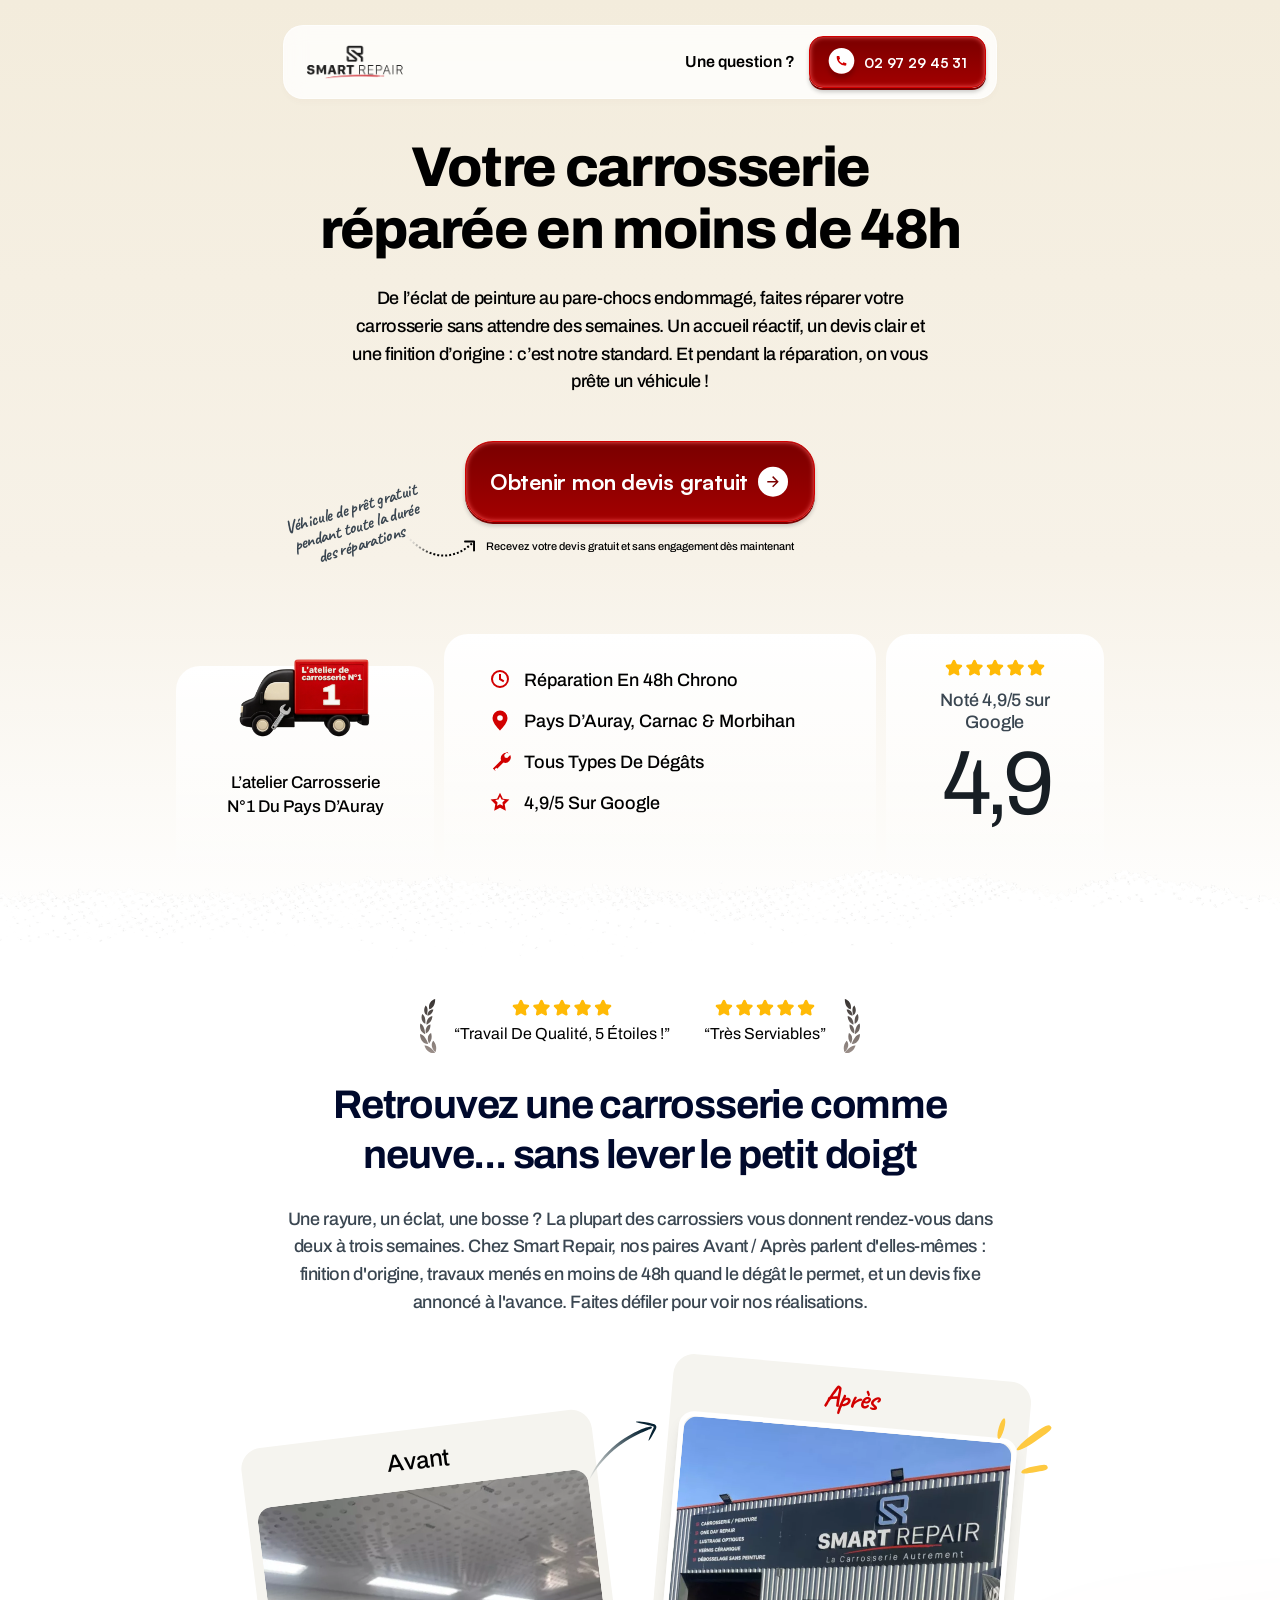
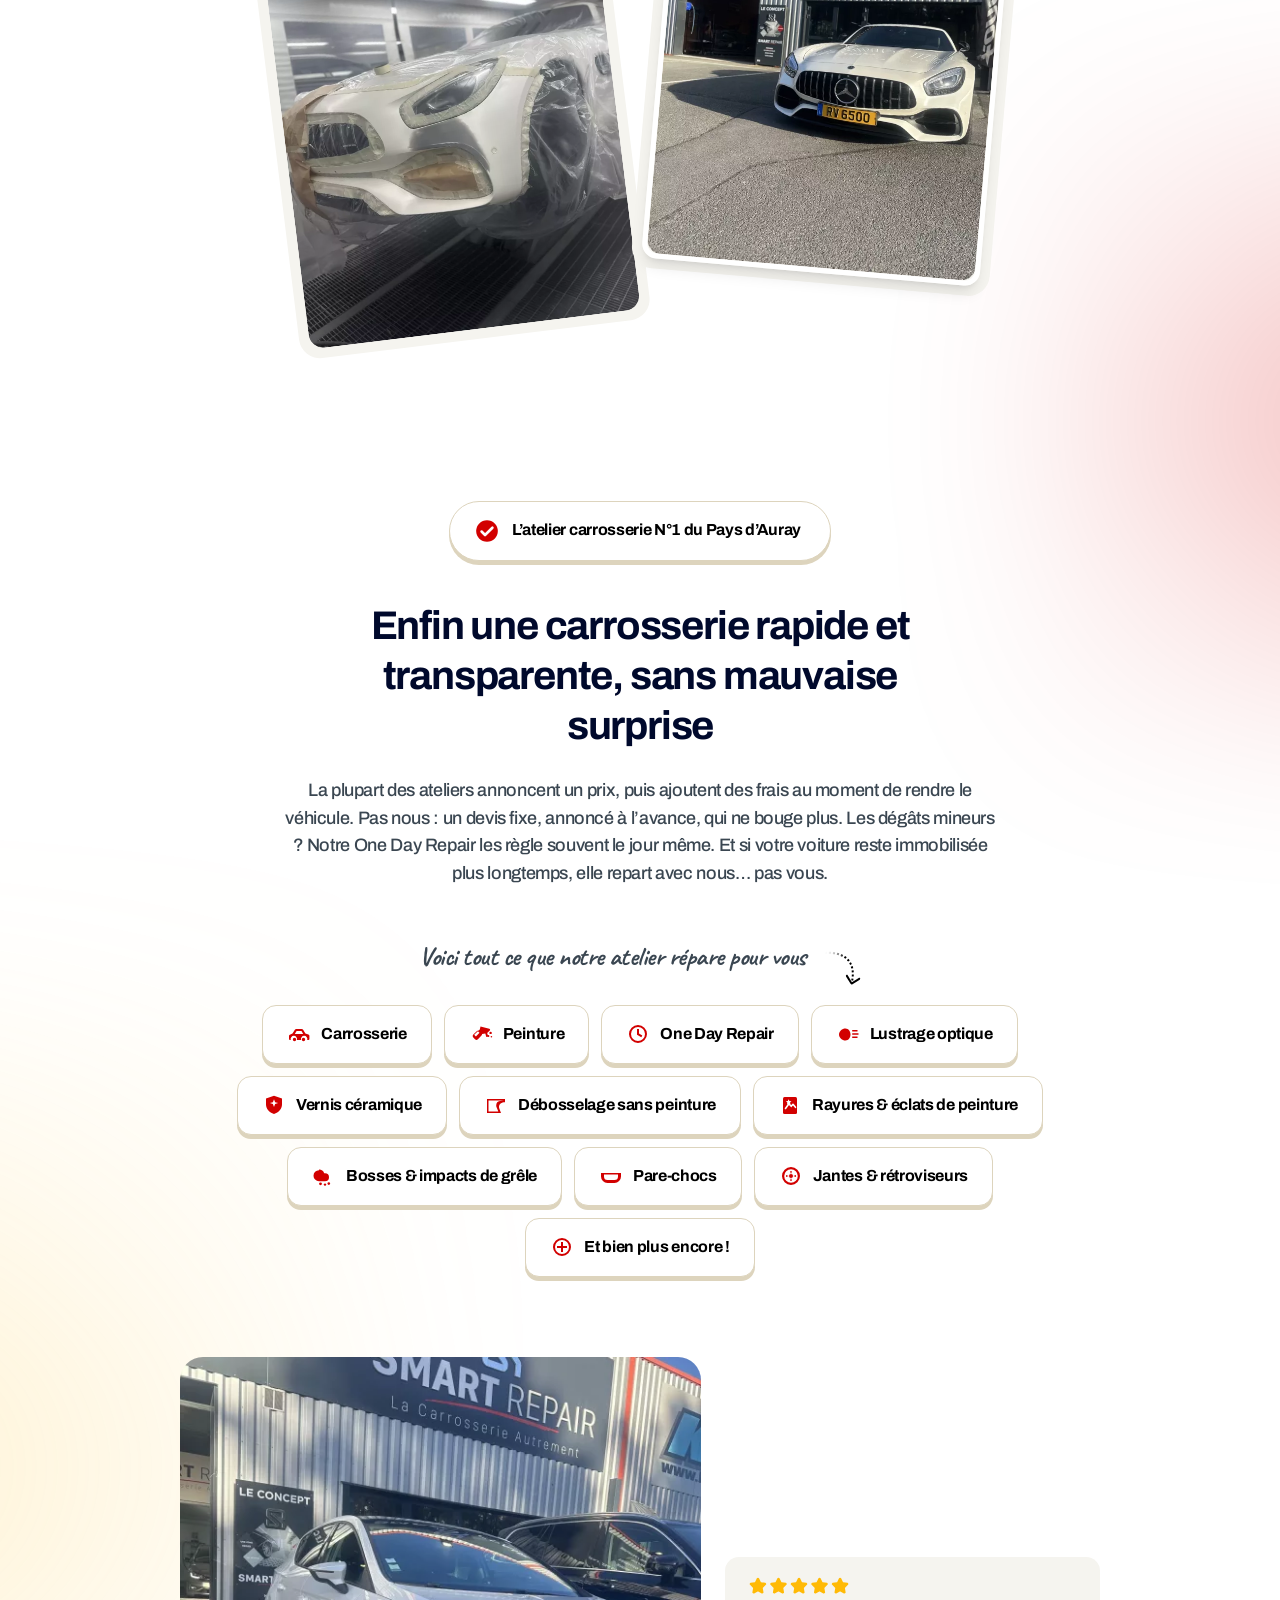
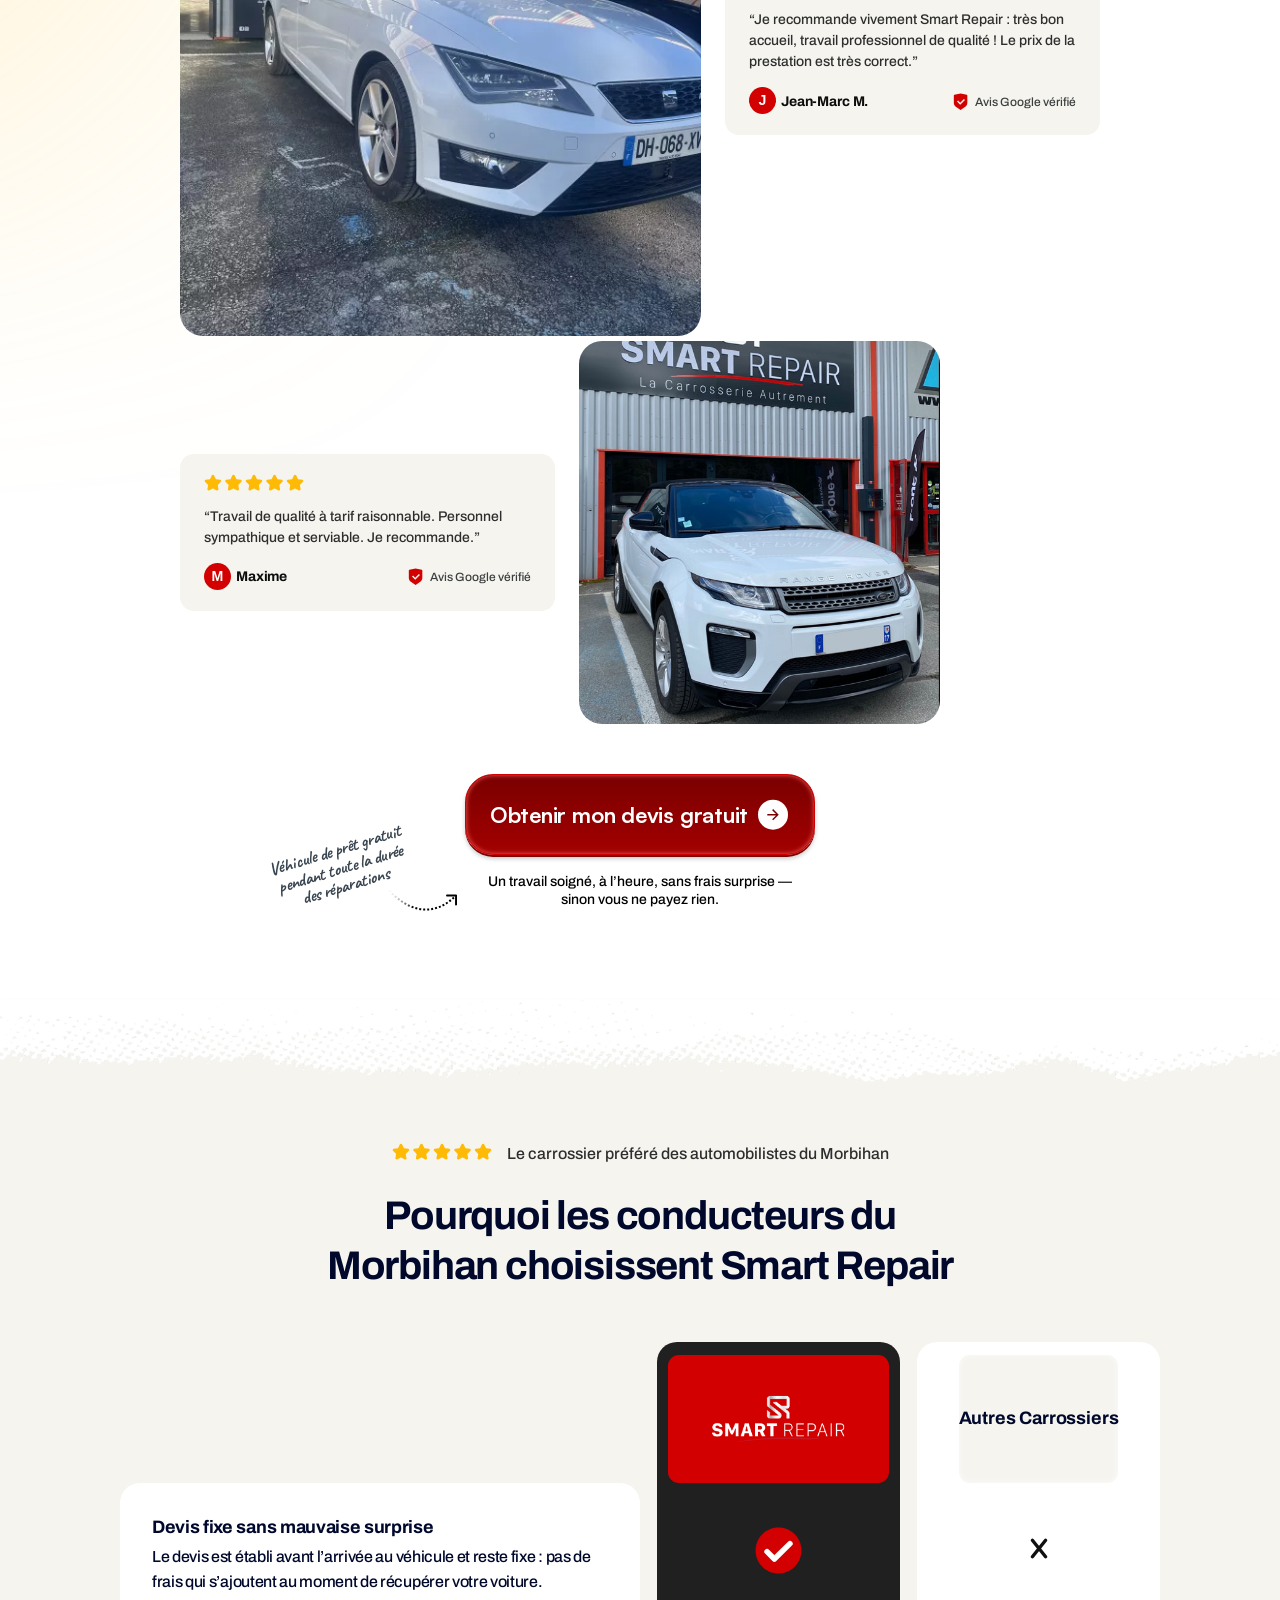
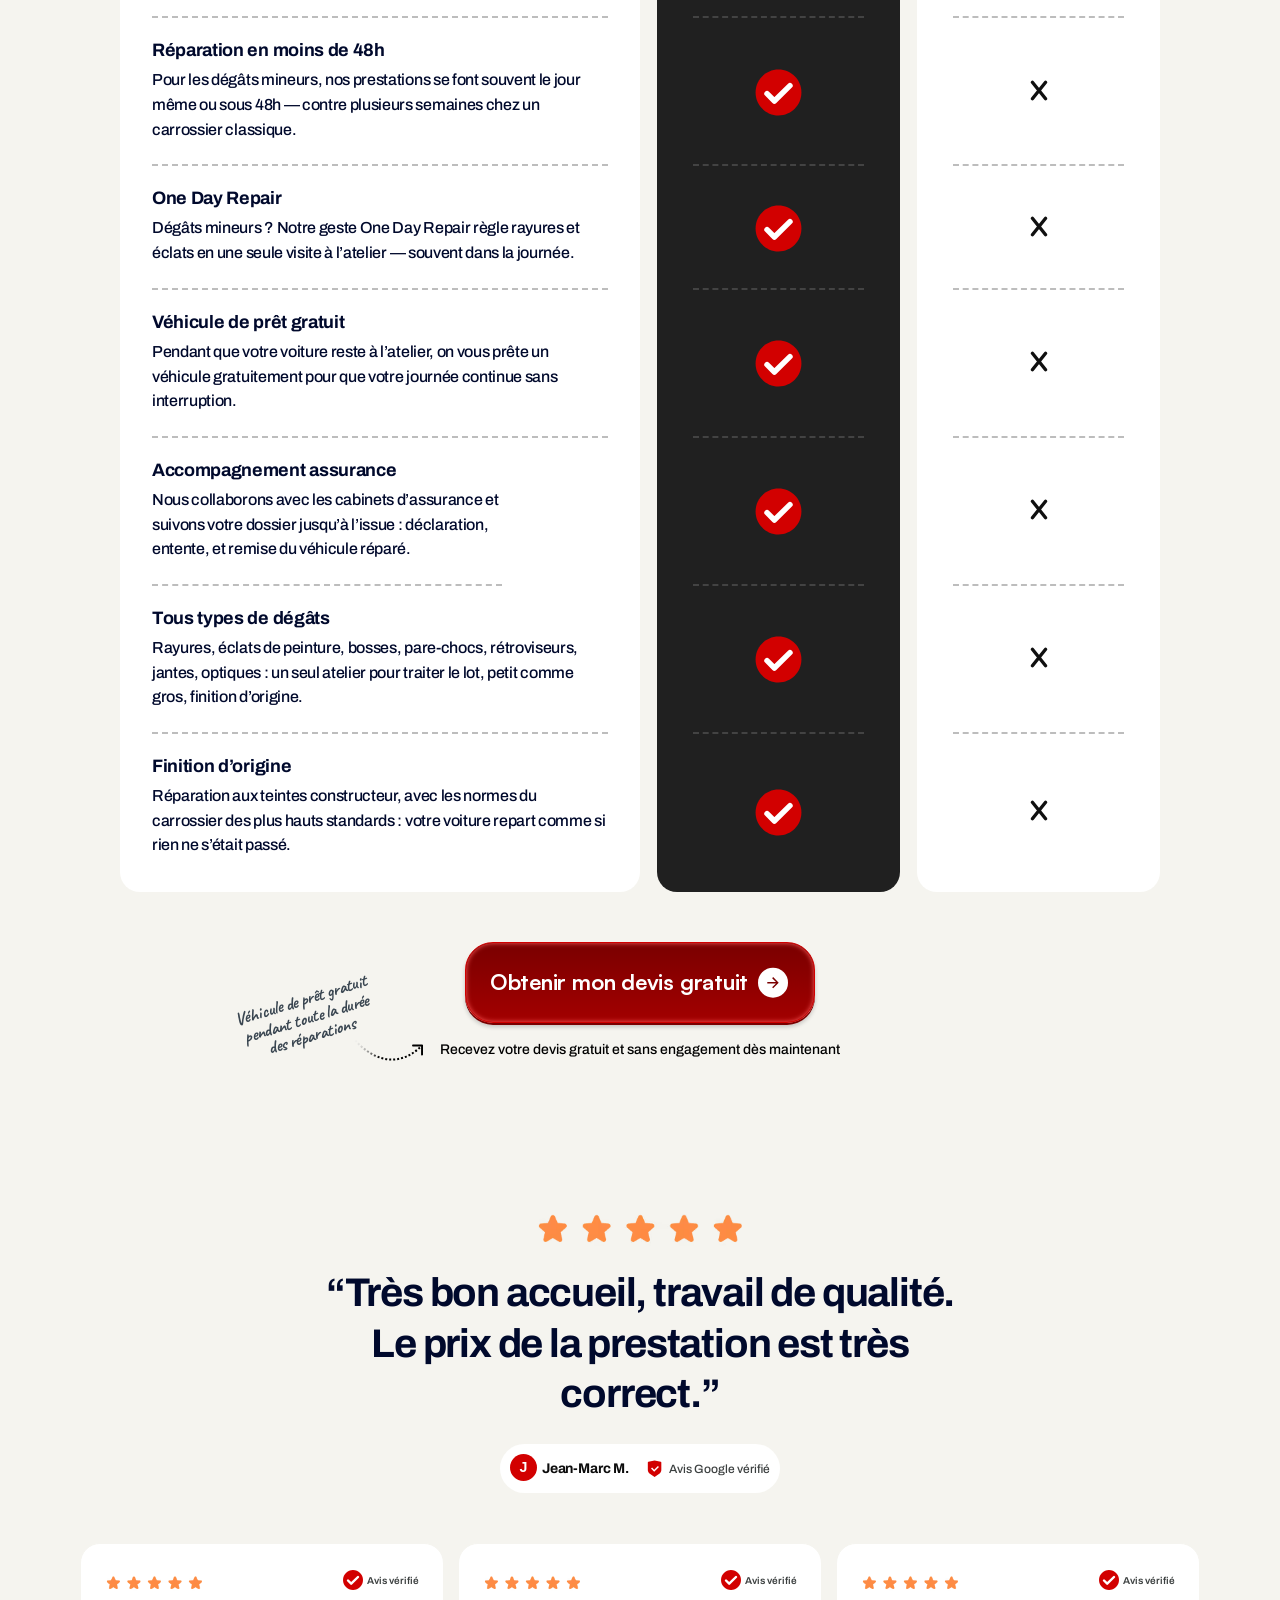
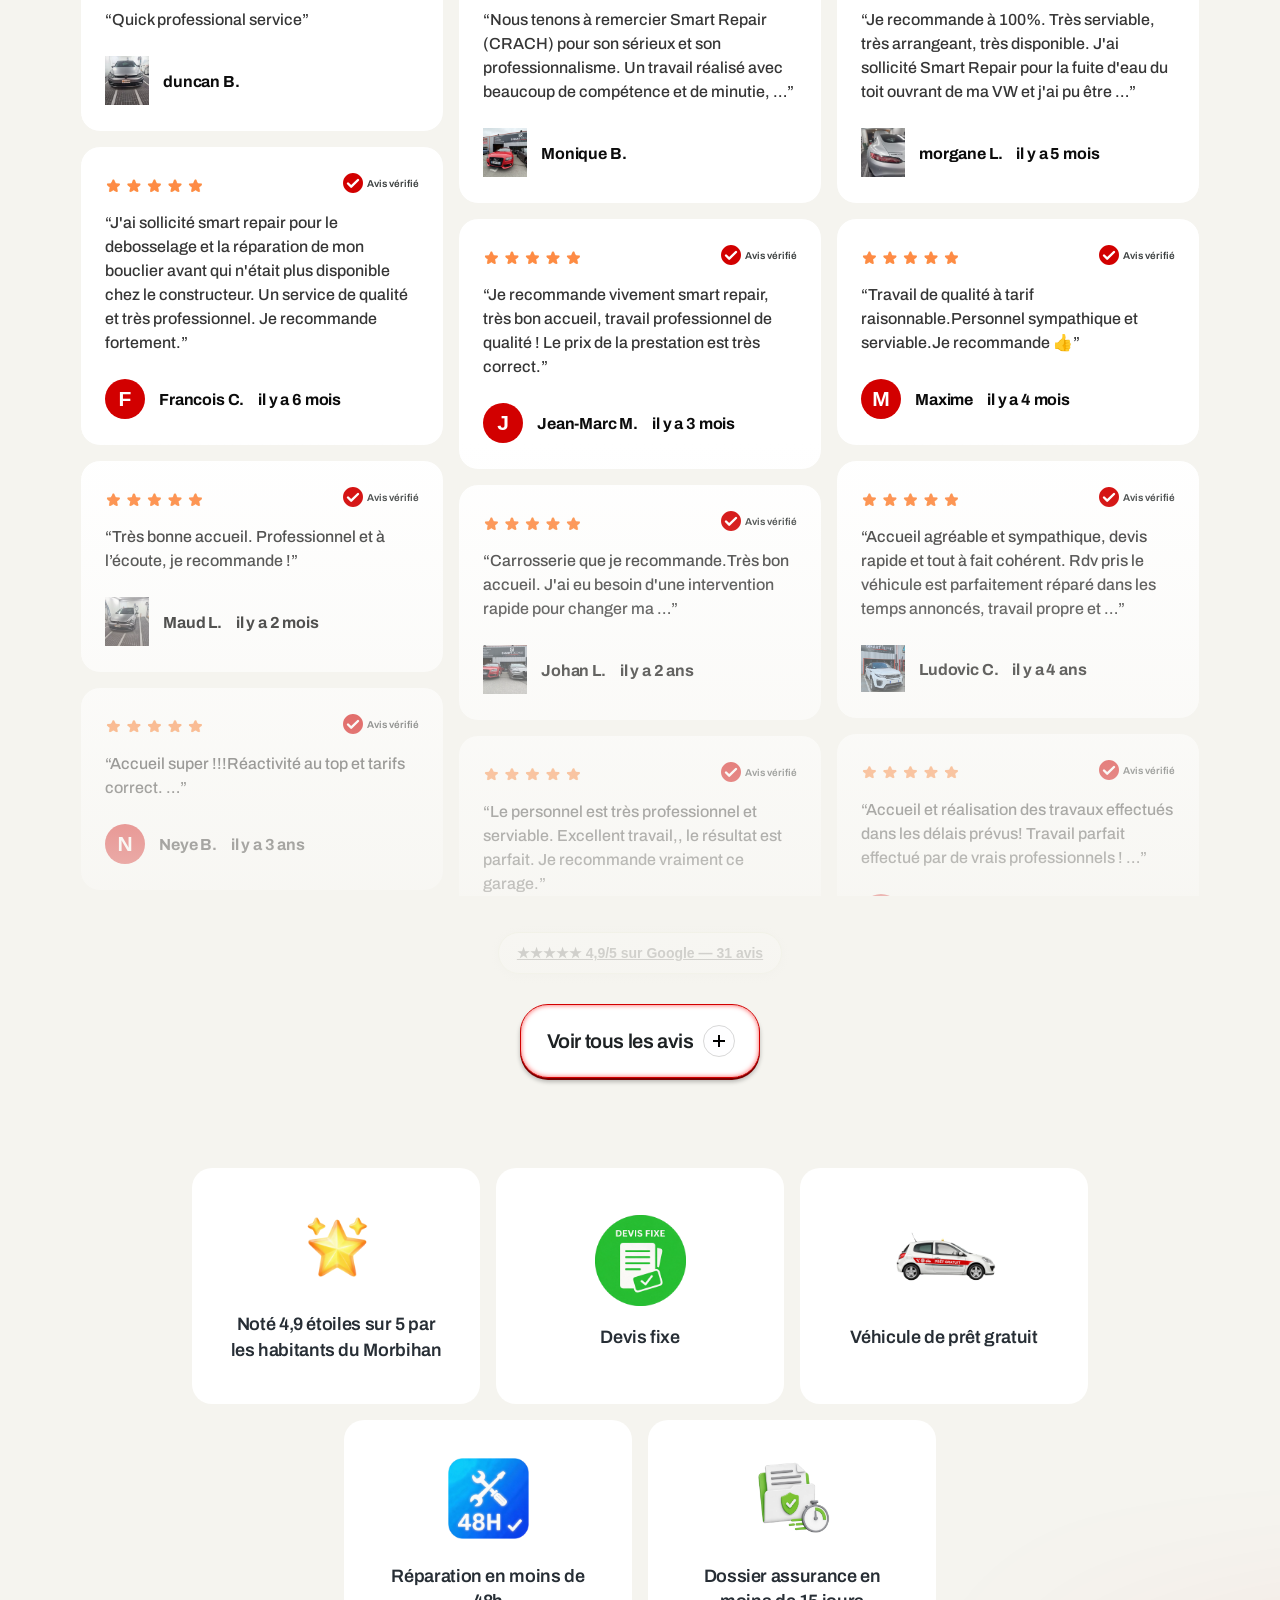
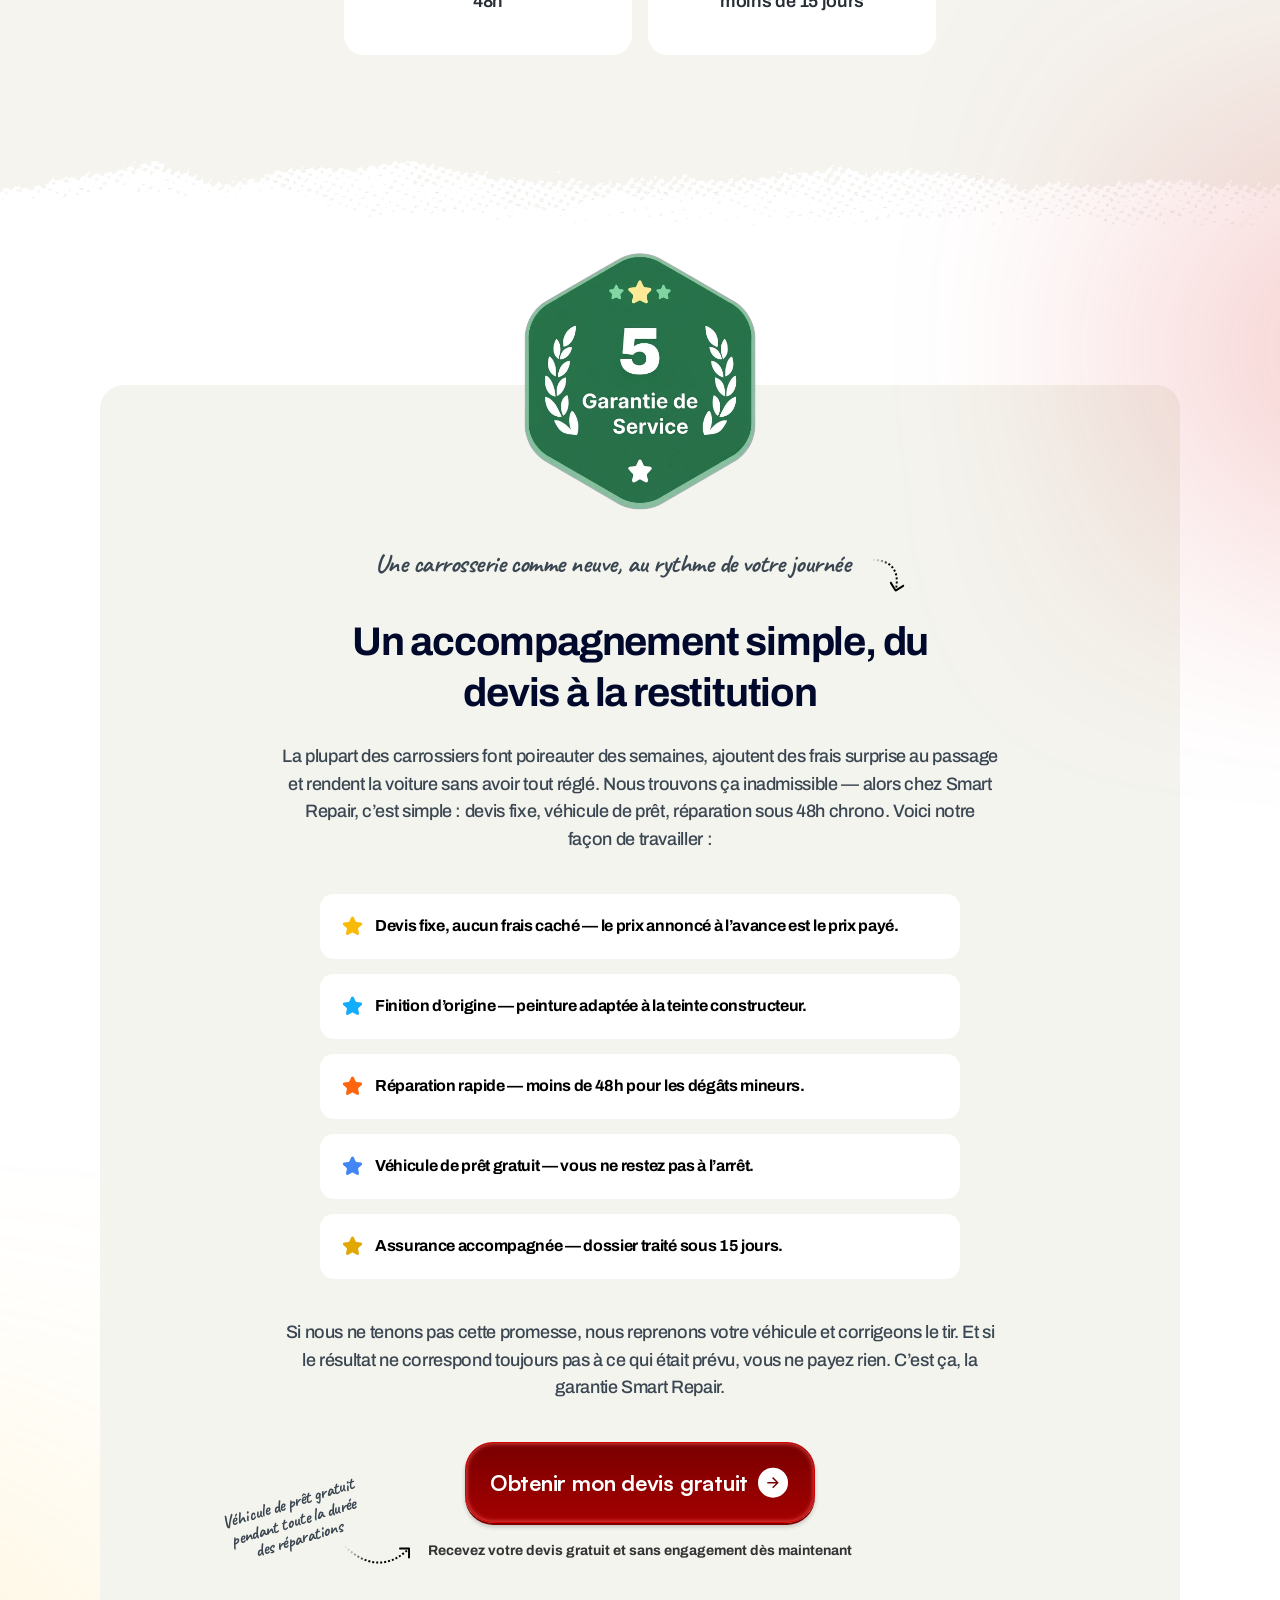
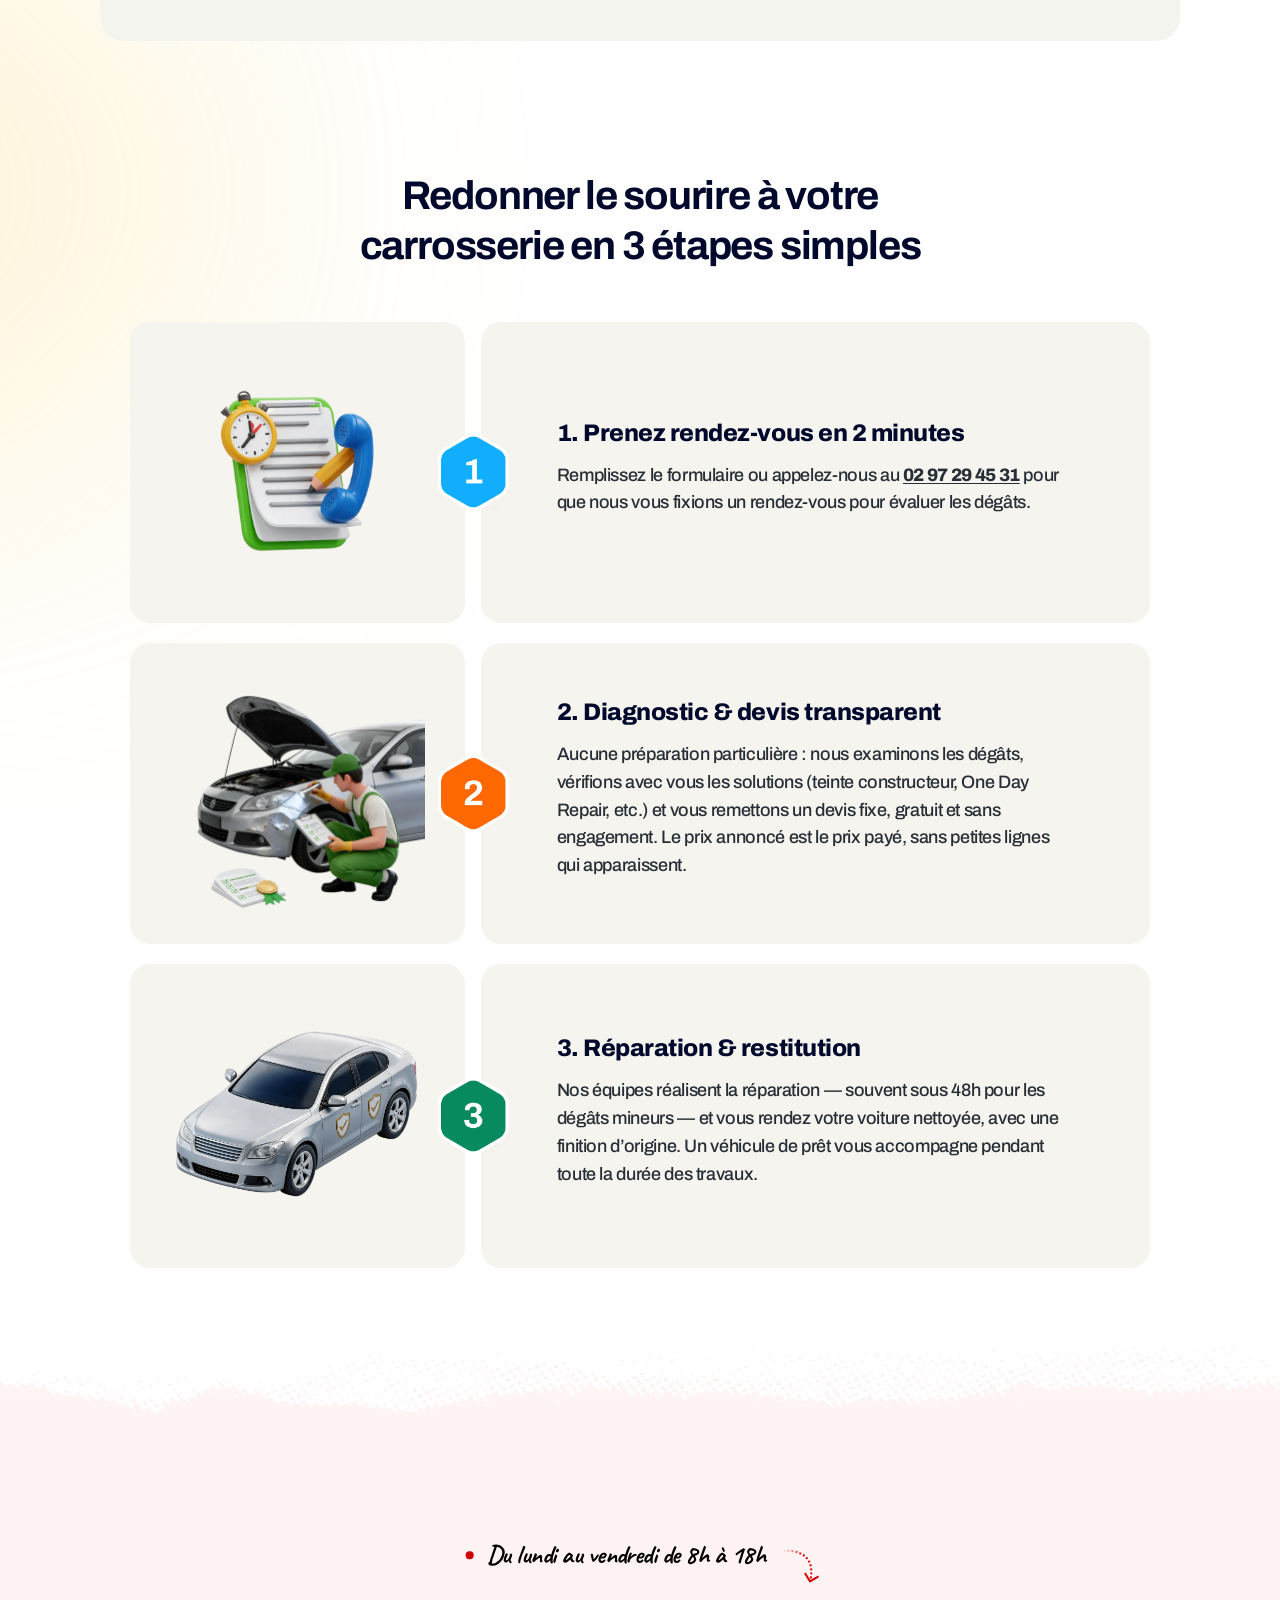
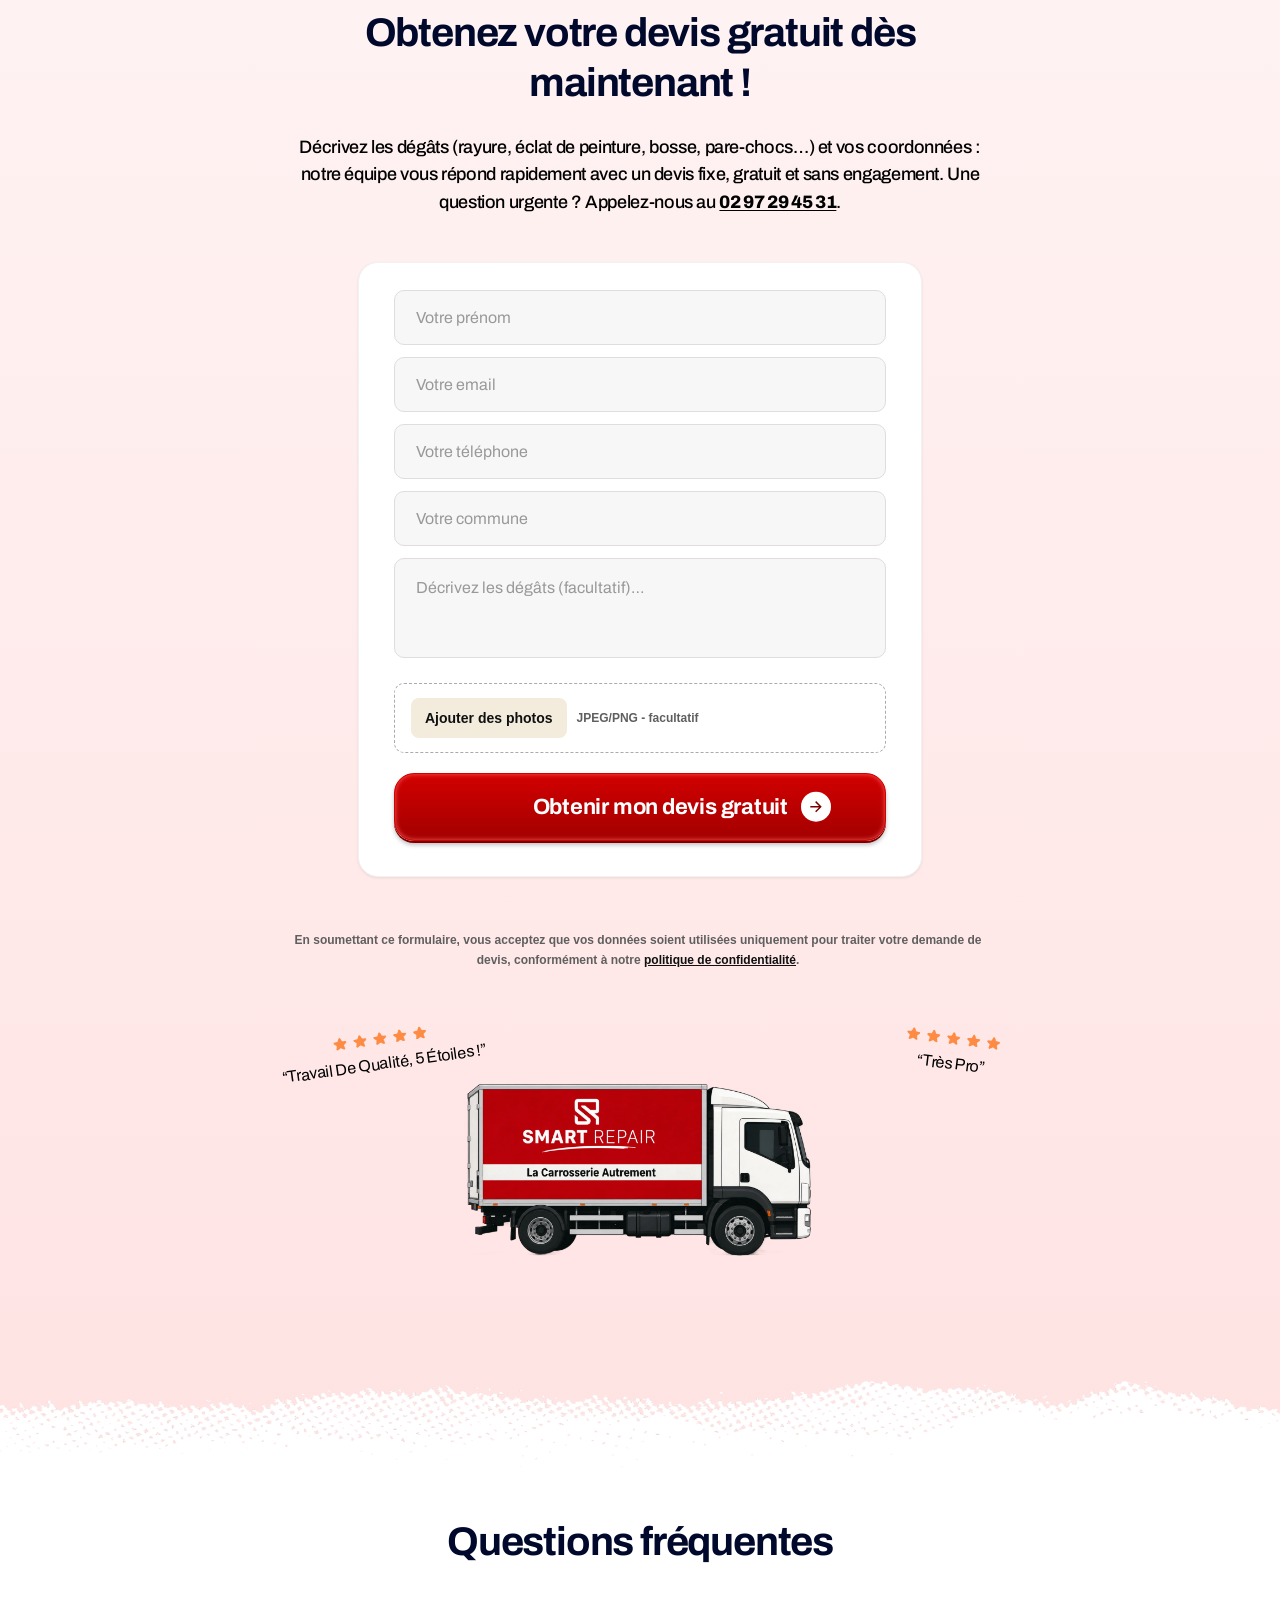
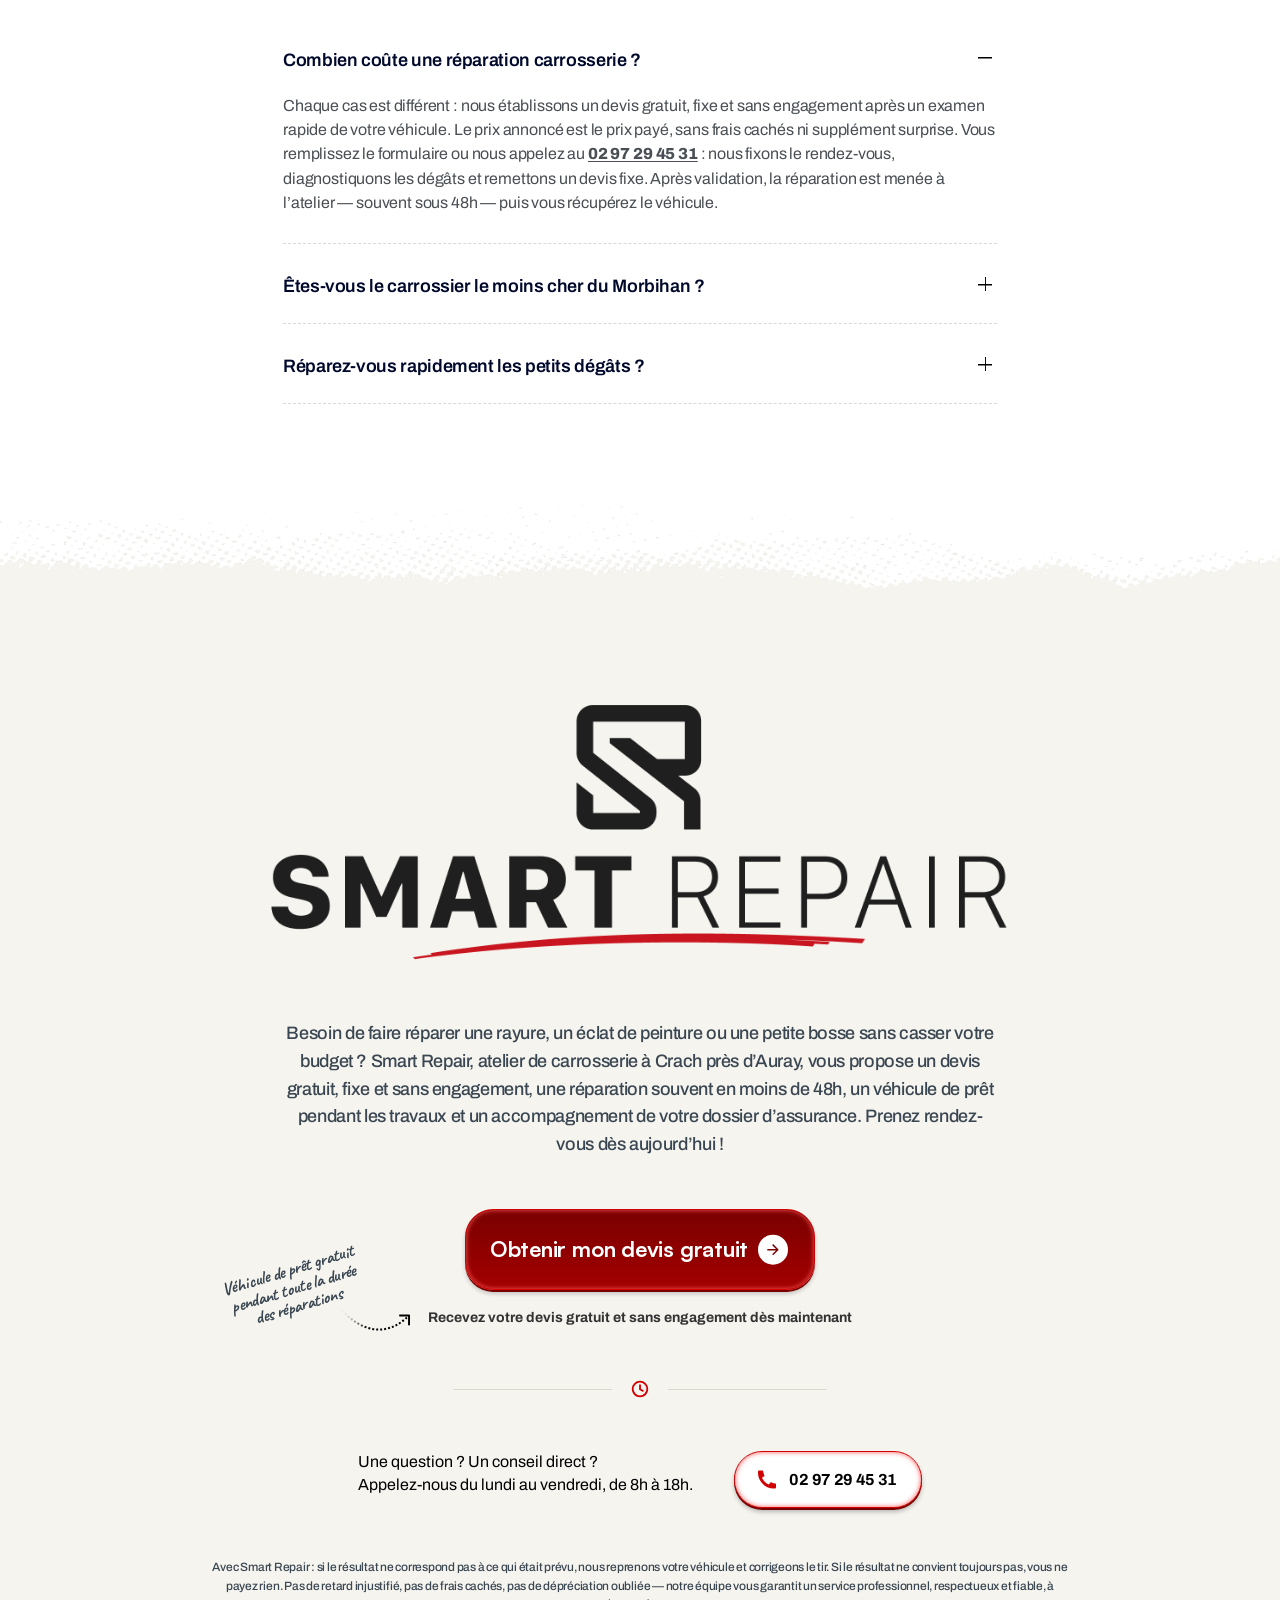
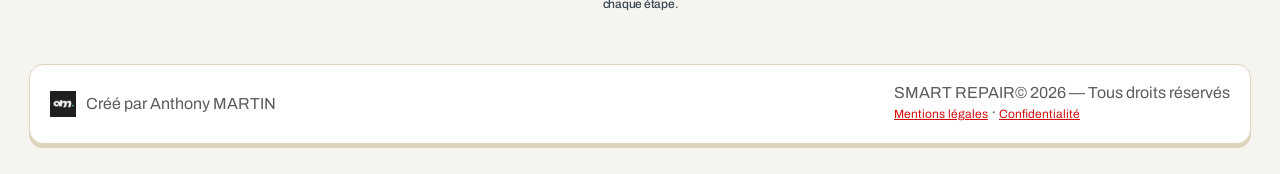
==== commit aa90cc8b: "SEO + perf: JSON-LD LocalBusiness, canonical/hreflang, robots.txt + sitemap.xml, font preloads, form" ====
--- a/index.html
+++ b/index.html
@@ -1,8 +1,16 @@
 <!doctype html>
-<html lang="fr" data-wf-page="sr-auray" data-wf-site="sr-auray"><head><meta charset="utf-8"><title>Smart Repair Auray — Votre carrosserie réparée en moins de 48h</title><meta content="Atelier de carrosserie à Crach, près d’Auray : carrosserie, peinture, One Day Repair, débosselage sans peinture, lustrage et vernis céramique. Devis gratuit, réparation en moins de 48h." name="description"><meta content="Smart Repair Auray — Votre carrosserie réparée en moins de 48h" property="og:title"><meta content="Réparation carrosserie rapide dans le Pays d'Auray (Carnac, Crach, Plougoumelen, Sainte-Anne d'Auray…) : devis gratuit et fixe, scooter/Véhicule de prêt, rayures, bosses et pare-chocs réparés sous 48h chrono par Smart Repair." property="og:description"><meta content="https://smartrepair56.fr/assets/images/sr56/sr-form-atelier.png" property="og:image"><meta content="Smart Repair Auray — Votre carrosserie réparée en moins de 48h" name="twitter:title"><meta content="Réparation carrosserie rapide dans le Pays d'Auray (Carnac, Crach, Plougoumelen, Sainte-Anne d'Auray…) : devis gratuit et fixe, scooter/Véhicule de prêt, rayures, bosses et pare-chocs réparés sous 48h chrono par Smart Repair." name="twitter:description"><meta content="https://smartrepair56.fr/assets/images/sr56/sr-form-atelier.png" name="twitter:image"><meta property="og:type" content="website">
+<html lang="fr" data-wf-page="sr-auray" data-wf-site="sr-auray"><head><meta charset="utf-8"><title>Smart Repair Auray — Votre carrosserie réparée en moins de 48h</title><meta content="Atelier de carrosserie à Crach, près d’Auray : carrosserie, peinture, One Day Repair, débosselage sans peinture, lustrage et vernis céramique. Devis gratuit, réparation en moins de 48h." name="description"><meta content="Smart Repair Auray — Votre carrosserie réparée en moins de 48h" property="og:title"><meta content="Réparation carrosserie rapide dans le Pays d'Auray (Carnac, Crach, Plougoumelen, Sainte-Anne d'Auray…) : devis gratuit et fixe, scooter/Véhicule de prêt, rayures, bosses et pare-chocs réparés sous 48h chrono par Smart Repair." property="og:description"><meta content="https://smartrepair56.fr/assets/images/sr56/sr-form-atelier.webp" property="og:image"><meta content="Smart Repair Auray — Votre carrosserie réparée en moins de 48h" name="twitter:title"><meta content="Réparation carrosserie rapide dans le Pays d'Auray (Carnac, Crach, Plougoumelen, Sainte-Anne d'Auray…) : devis gratuit et fixe, scooter/Véhicule de prêt, rayures, bosses et pare-chocs réparés sous 48h chrono par Smart Repair." name="twitter:description"><meta content="https://smartrepair56.fr/assets/images/sr56/sr-form-atelier.webp" name="twitter:image"><meta property="og:type" content="website">
 <meta content="https://smartrepair56.fr/" property="og:url">
 <meta content="Smart Repair Auray" property="og:site_name">
-<meta content="fr_FR" property="og:locale"><meta content="summary_large_image" name="twitter:card"><meta content="width=device-width, initial-scale=1" name="viewport"><link href="assets/css/cdn.prod.website-files.com/1800-junk-away.webflow.shared.63c583444-076ef86cf9.css" rel="stylesheet" type="text/css"><link rel="stylesheet" href="assets/fonts/fonts.css"><script type="text/javascript">!function(o,c){var n=c.documentElement,t=" w-mod-";n.className+=t+"js",("ontouchstart"in o||o.DocumentTouch&&c instanceof DocumentTouch)&&(n.className+=t+"touch")}(window,document);</script><link rel="icon" href="assets/images/sr56/icone.png" type="image/png"><link href="assets/images/sr56/icone.png" rel="apple-touch-icon"><style>
+<meta content="fr_FR" property="og:locale"><meta content="summary_large_image" name="twitter:card"><meta content="width=device-width, initial-scale=1" name="viewport">
+<link rel="canonical" href="https://smartrepair56.fr/">
+<meta content="index, follow, max-image-preview:large, max-snippet:-1" name="robots">
+<link rel="alternate" hreflang="fr" href="https://smartrepair56.fr/">
+<link rel="alternate" hreflang="x-default" href="https://smartrepair56.fr/">
+<script type="application/ld+json">{"@context":"https://schema.org","@type":"AutoBodyShop","@id":"https://smartrepair56.fr/#business","name":"Smart Repair Auray","alternateName":"SAS SMART REPAIR - Auray","description":"Atelier de carrosserie à Crach, près d'Auray : carrosserie, peinture, One Day Repair, débosselage sans peinture, lustrage et vernis céramique. Devis gratuit, réparation en moins de 48h.","url":"https://smartrepair56.fr/","telephone":"+33297294531","email":"smartrepair.gk@gmail.com","image":"https://smartrepair56.fr/assets/images/sr56/sr-form-atelier.webp","logo":"https://smartrepair56.fr/assets/images/sr56/head-logo-noir.png","address":{"@type":"PostalAddress","streetAddress":"Rue Henri Le Dore","addressLocality":"Crach","postalCode":"56950","addressRegion":"Bretagne","addressCountry":"FR"},"openingHoursSpecification":[{"@type":"OpeningHoursSpecification","dayOfWeek":["Monday","Tuesday","Wednesday","Thursday","Friday"],"opens":"08:00","closes":"12:00"},{"@type":"OpeningHoursSpecification","dayOfWeek":["Monday","Tuesday","Wednesday","Thursday","Friday"],"opens":"13:30","closes":"18:00"}],"areaServed":["Auray","Crach","Carnac","Plougoumelen","Sainte-Anne-d'Auray","Erdeven","Pluneret"],"sameAs":["https://www.instagram.com/smartrepair_auray/","https://share.google/4UPQh77mk78podaSW"],"aggregateRating":{"@type":"AggregateRating","ratingValue":"4.9","reviewCount":"31","bestRating":"5"}}</script>
+<link rel="preload" href="assets/fonts/cdn.prod.website-files.com/67f576c5c8a87765df346bcc_Archivo-VariableFont_wdth-2Cwght-846bfb9c84.ttf" as="font" type="font/ttf" crossorigin>
+<link rel="preload" href="assets/fonts/cdn.prod.website-files.com/67f577bdbf3f50bc28c24185_Satoshi-Variable-8d0b14152b.ttf" as="font" type="font/ttf" crossorigin>
+<link rel="preload" href="assets/fonts/cdn.prod.website-files.com/67f578724ff4b94d4bfe432d_Caveat-VariableFont_wght-277ebc618a.ttf" as="font" type="font/ttf" crossorigin><link href="assets/css/cdn.prod.website-files.com/1800-junk-away.webflow.shared.63c583444-076ef86cf9.css" rel="stylesheet" type="text/css"><link rel="stylesheet" href="assets/fonts/fonts.css"><script type="text/javascript">!function(o,c){var n=c.documentElement,t=" w-mod-";n.className+=t+"js",("ontouchstart"in o||o.DocumentTouch&&c instanceof DocumentTouch)&&(n.className+=t+"touch")}(window,document);</script><link rel="icon" href="assets/images/sr56/icone.png" type="image/png"><link href="assets/images/sr56/icone.png" rel="apple-touch-icon"><style>
 
 .table_card-left{
   position: sticky;
@@ -638,13 +646,13 @@
 
 .hero_item-first .hero_list-text{margin-top:110px}.cards_item{width:288px;max-width:288px;min-height:160px}.cards_image{width:96px;height:96px;display:flex;align-items:center;justify-content:center;margin:0 auto;overflow:visible}.cards_image img{max-width:100%;max-height:100%;width:auto;height:auto;background:transparent;transform:scale(1.4)}.cards_image img.sr-pret{transform:scale(1.68)}/* SR56 cards uniformes */.cards_container{align-items:stretch}.cards_item{width:288px;max-width:288px;min-height:200px;justify-content:center}.table_card-center .table_card-logo-main{width:55px;height:55px;max-width:55px}.table_card-center-first .table_card-logo-main{width:auto;height:68px;max-width:100%;object-fit:contain}.table_card-center-first{display:flex;align-items:center;justify-content:center}/* SR56 table icons originaux recolor�s rouge */
 .table_card-logo-main.table_card-logo-check{width:55px;height:55px;max-width:55px;-webkit-mask-image:url('assets/images/cdn.prod.website-files.com/67f77a5e28d68c90eb7582e1_table-arrow-922e1bbf4b.avif');mask-image:url('assets/images/cdn.prod.website-files.com/67f77a5e28d68c90eb7582e1_table-arrow-922e1bbf4b.avif');-webkit-mask-repeat:no-repeat;mask-repeat:no-repeat;-webkit-mask-position:center;mask-position:center;-webkit-mask-size:contain;mask-size:contain;background-color:#d20000;display:block;}
-</style></head><body class="body"><div class="wrapper"><header class="header"><div class="header_container"><div class="header_logo"><img src="assets/images/sr56/head-logo-noir.png" alt="Smart Repair Auray" style="max-width:112px;height:auto;display:block"></div><div class="header_right"><p class="header_text">Une question ?</p><a href="tel:+33297294531" class="header_cta w-inline-block" aria-label="Appeler Smart Repair au 02 97 29 45 31"><img src="assets/images/cdn.prod.website-files.com/67f57401619e1abfed7dbebf_cta-icon-4c4dd2ab87.svg" loading="lazy" alt="" class="cta_small-image"><p class="header_cta-text">02 97 29 45 31</p></a></div></div></header><main class="main"><section class="hero"><div class="hero_container"><h1 class="hero_title">Votre carrosserie<br>réparée en moins de 48h</h1><p class="hero_text">De l’éclat de peinture au pare-chocs endommagé, faites réparer votre carrosserie sans attendre des semaines. Un accueil réactif, un devis clair et une finition d’origine : c’est notre standard. Et pendant la réparation, on vous prête un véhicule !</p><a data-wf--cta-large--variant="base" href="#" class="cta_large hero_cta w-inline-block"><p class="cta_large-text">Obtenir mon devis gratuit</p><img src="assets/images/cdn.prod.website-files.com/67f57fd5d652736b5cfff8ea_cta-large-arrow-d2f5629f60.svg" loading="lazy" alt="" class="cta_large-image"></a><div class="hero_text-small-wrapper"><p class="hero_text-small" style="font-size: 11px;">Recevez votre devis gratuit et sans engagement dès maintenant</p><aside class="hero_aside"><p class="hero_aside-text" style="transform: translate(-6px, 11px);">Véhicule de prêt gratuit <br>pendant toute la durée des réparations</p><img src="assets/images/cdn.prod.website-files.com/67f5893d329f0174bd2799d9_aside-arrow-5d5603fb83.svg" loading="lazy" alt="" class="hero_aside-arrow"></aside></div><div class="hero_list"><div class="hero_item hero_item-first hero_item-small hero_item-first-mobile" style="line-height: 20.3px; padding-bottom: 20px;"><div class="hero_icon" style="position:absolute;inset:-32px 0 auto 22.5%;width:55%;max-width:143px;"><img src="assets/images/sr56/sr-hero-voiture.png" loading="lazy" alt="" style="width:100%;max-width:143px;height:auto;display:block;margin:0 auto;"></div><p class="hero_list-text" style="padding-top: 5px; margin-top: 60px; padding-bottom: 0px; margin-bottom: 0px; height: 80.3px; font-size: 17px;">L’atelier carrosserie N°1 du Pays d’Auray</p></div><div class="hero_item hero_item-last"><div class="hero_sub-list"><div class="hero_sub-item"><div class="hero_numbering-icon"><img src="assets/images/sr56/sr-hero-48h.svg" loading="lazy" alt=""><p class="hero_sub-item-text">Réparation en 48h chrono</p></div><div class="hero_numbering-icon"><img src="assets/images/sr56/sr-hero-zone.svg" loading="lazy" alt=""><p class="hero_sub-item-text">Pays d’Auray, Carnac &amp; Morbihan</p></div><div class="hero_numbering-icon"><img src="assets/images/sr56/sr-hero-dmg.svg" loading="lazy" alt=""><p class="hero_sub-item-text">Tous types de dégâts</p></div><div class="hero_numbering-icon"><img src="assets/images/sr56/sr-hero-etoile.svg" loading="lazy" alt=""><p class="hero_sub-item-text">4,9/5 sur Google</p></div></div></div></div><div class="hero_item hero_item-small"><div class="hero_stars-icon"><img src="assets/images/cdn.prod.website-files.com/67f63a10a2fdab18a012f789_hero_stars-icon-b6985001f3.svg" loading="lazy" alt=""></div><p class="hero_list-text-small">Noté 4,9/5 sur Google</p><h2 class="hero_item-numbering">4,9</h2></div></div></div><div class="hero_bg"><img src="assets/images/cdn.prod.website-files.com/67f57e4a7bcbdfb99f6a44b6_Hero-bg-c46c8d589b.avif" loading="eager" fetchpriority="high" alt="" class="hero_bg-img"></div><div class="hero_bg-bottom"><img src="assets/images/cdn.prod.website-files.com/67f63e8c161b0e0509049792_hero_bg-bottom-p-1600-70cd5bfcb1.png" loading="lazy" sizes="(max-width: 2560px) 100vw, 2560px" srcset="assets/images/cdn.prod.website-files.com/67f63e8c161b0e0509049792_hero_bg-bottom-p-800-206647de17.png 500w, assets/images/cdn.prod.website-files.com/67f63e8c161b0e0509049792_hero_bg-bottom-p-800-206647de17.png 800w, assets/images/cdn.prod.website-files.com/67f63e8c161b0e0509049792_hero_bg-bottom-p-1080-aac4a4827b.png 1080w, assets/images/cdn.prod.website-files.com/67f63e8c161b0e0509049792_hero_bg-bottom-p-1600-70cd5bfcb1.png 1600w, assets/images/cdn.prod.website-files.com/67f63e8c161b0e0509049792_hero_bg-bottom-p-1600-70cd5bfcb1.png 1600w" alt="" class="hero_bg-bottom-image"></div></section><section class="comparison"><div class="comparison_container"><div class="comparison_content"><div class="comparison_top"><div class="comparison_top-side-icon"><img src="assets/images/cdn.prod.website-files.com/67f641bf24890b24e0929e52_comparison-icon-side-d19e90e202.svg" loading="lazy" alt=""></div><div class="comparison_top-item"><div class="comparison_stars"><img src="assets/images/cdn.prod.website-files.com/67f63a10a2fdab18a012f789_hero_stars-icon-b6985001f3.svg" loading="lazy" alt=""></div><p class="comparison_top-text">“Travail de qualité, 5 étoiles !”</p></div><div class="comparison_top-item"><div class="comparison_stars"><img src="assets/images/cdn.prod.website-files.com/67f63a10a2fdab18a012f789_hero_stars-icon-b6985001f3.svg" loading="lazy" alt=""></div><p class="comparison_top-text">“Très serviables”</p></div><div class="comparison_top-side-icon comparison_top-side-icon-reverse"><img src="assets/images/cdn.prod.website-files.com/67f641bf24890b24e0929e52_comparison-icon-side-d19e90e202.svg" loading="lazy" alt=""></div></div><h2 class="comparison_title">Retrouvez une carrosserie comme neuve... sans lever le petit doigt</h2><p class="comparison_text">Une rayure, un éclat, une bosse ? La plupart des carrossiers vous donnent rendez-vous dans deux à trois semaines. Chez Smart Repair, nos paires Avant / Après parlent d'elles-mêmes : finition d'origine, travaux menés en moins de 48h quand le dégât le permet, et un devis fixe annoncé à l'avance. Faites défiler pour voir nos réalisations.</p></div><div class="comparison_images"><div class="comparison_image-block comparison_image-block-1"><h3 class="comparison_image-title">Avant</h3><div class="comparison_image"><img src="assets/images/sr56/avant-item70.webp" alt="Avant réparation — carrosserie abîmée" loading="lazy" class="comparison_image-main"></div><img src="assets/images/cdn.prod.website-files.com/67f6544806cffd16a582ba2c_comparison_image-arrow-e30ab4c7e6.svg" loading="lazy" alt="" class="comparison_image-arrow"></div><div class="comparison_image-block comparison_image-block-2"><h3 class="comparison_image-title comparison_image-title-2">Après</h3><div class="comparison_image comparison_image-2"><img src="assets/images/sr56/apres-item66.webp" alt="Après réparation — carrosserie comme neuve" loading="lazy" class="comparison_image-main"><img src="assets/images/cdn.prod.website-files.com/67f6556ba5f843750697d4e9_comparison_image-decor-f820cbe4f2.svg" loading="lazy" alt="" class="comparison_image-decor"></div></div></div></div></section><section class="content"><div class="content_container"><div class="content_badge" style="display:flex;align-items:center;gap:12px;padding:16px 29px 16px 24px;"><div class="content_badge-icon" style="position:static;width:26px;height:26px;flex-shrink:0;"><img src="assets/images/sr56/sr-check-circle.svg" loading="lazy" alt="" style="width:100%;height:100%;object-fit:contain;display:block;"></div><p class="content_badge-text">L’atelier carrosserie N°1 du Pays d’Auray</p></div><h2 class="content_title">Enfin une carrosserie rapide et transparente, sans mauvaise surprise</h2><p class="content_text">La plupart des ateliers annoncent un prix, puis ajoutent des frais au moment de rendre le véhicule. Pas nous : un devis fixe, annoncé à l’avance, qui ne bouge plus. Les dégâts mineurs ? Notre One Day Repair les règle souvent le jour même. Et si votre voiture reste immobilisée plus longtemps, elle repart avec nous… pas vous.</p></div><div class="content_eclipse"></div></section><section class="list"><div class="list_container"><div class="list_title-wrapper"><h2 class="list_title">Voici tout ce que notre atelier répare pour vous</h2><img src="assets/images/cdn.prod.website-files.com/67f7ed65b61c102869549828_stars-arrow-2faa504149.svg" loading="lazy" alt="" class="list_title-arrow"></div><div class="list_items"><div class="list_item"><div class="list_icon"><img src="assets/images/sr56/sr-list-01-carrosserie.svg" loading="lazy" alt=""></div><p class="list_text">Carrosserie</p></div><div class="list_item"><div class="list_icon"><img src="assets/images/sr56/sr-list-02-peinture.svg" loading="lazy" alt=""></div><p class="list_text">Peinture</p></div><div class="list_item list_item-order"><div class="list_icon"><img src="assets/images/sr56/sr-list-03-oneday.svg" loading="lazy" alt=""></div><p class="list_text">One Day Repair</p></div><div class="list_item"><div class="list_icon"><img src="assets/images/sr56/sr-list-04-lustrage.svg" loading="lazy" alt=""></div><p class="list_text">Lustrage optique</p></div><div class="list_item"><div class="list_icon"><img src="assets/images/sr56/sr-list-05-vernis.svg" loading="lazy" alt=""></div><p class="list_text">Vernis céramique</p></div><div class="list_item"><div class="list_icon"><img src="assets/images/sr56/sr-list-06-deboss.svg" loading="lazy" alt=""></div><p class="list_text">Débosselage sans peinture</p></div><div class="list_item"><div class="list_icon"><img src="assets/images/sr56/sr-list-07-rayures.svg" loading="lazy" alt=""></div><p class="list_text">Rayures &amp; éclats de peinture</p></div><div class="list_item"><div class="list_icon"><img src="assets/images/sr56/sr-list-08-grele.svg" loading="lazy" alt=""></div><p class="list_text">Bosses &amp; impacts de grêle</p></div><div class="list_item"><div class="list_icon"><img src="assets/images/sr56/sr-list-09-parechocs.svg" loading="lazy" alt=""></div><p class="list_text">Pare-chocs</p></div><div class="list_item"><div class="list_icon"><img src="assets/images/sr56/sr-list-10-jantes.svg" loading="lazy" alt=""></div><p class="list_text">Jantes &amp; rétroviseurs</p></div><div class="list_item"><div class="list_icon"><img src="assets/images/sr56/sr-list-11-plus.svg" loading="lazy" alt=""></div><p class="list_text">Et bien plus encore !</p></div></div></div></section><section class="list-2"><div class="list-2_container"><div class="list-2_item list-2_right-centering"><div class="list-2_image"><img src="assets/images/sr56/galerie-item-15.webp" loading="lazy" alt="" class="list-2_image-main"></div><div class="list-2_content"><div class="list-2_stars"><img src="assets/images/cdn.prod.website-files.com/67f63a10a2fdab18a012f789_hero_stars-icon-b6985001f3.svg" loading="lazy" alt=""></div><p class="list-2_text">“Je recommande vivement Smart Repair : très bon accueil, travail professionnel de qualité ! Le prix de la prestation est très correct.”</p><div class="list-2_content-bottom"><div class="list-2_content-left"><div class="list-2_icon-left"><img src="assets/images/sr56/sr-letter-j.svg" loading="lazy" alt="Avatar Jean-Marc"></div><p class="list-2_title-small">Jean-Marc M.<!--/p--></p></div><div class="list-2_content-right"><div class="list-2_icon-left"><img src="assets/images/cdn.prod.website-files.com/67f766c872be2a46e7f1acc9_list-2_icon-right-867b14dfdf.svg" loading="lazy" alt=""></div><p class="list-2_text-right">Avis Google vérifié</p></div></div></div></div><div class="list-2_item list-2_left-centering"><div class="list-2_content"><div class="list-2_stars"><img src="assets/images/cdn.prod.website-files.com/67f63a10a2fdab18a012f789_hero_stars-icon-b6985001f3.svg" loading="lazy" alt=""></div><p class="list-2_text">“Travail de qualité à tarif raisonnable. Personnel sympathique et serviable. Je recommande.”</p><div class="list-2_content-bottom"><div class="list-2_content-left"><div class="list-2_icon-left"><img src="assets/images/sr56/sr-letter-m.svg" loading="lazy" alt="Avatar Maxime"></div><p class="list-2_title-small">Maxime<!--/p--></p></div><div class="list-2_content-right"><div class="list-2_icon-left"><img src="assets/images/cdn.prod.website-files.com/67f766c872be2a46e7f1acc9_list-2_icon-right-867b14dfdf.svg" loading="lazy" alt=""></div><p class="list-2_text-right">Avis Google vérifié</p></div></div></div><div class="list-2_image"><img src="assets/images/sr56/image1.jpg" loading="lazy" alt="" class="list-2_image-main list-2_double-image-main"></div></div><a data-wf--cta-large--variant="base" href="#" class="cta_large hero_cta w-inline-block"><p class="cta_large-text">Obtenir mon devis gratuit</p><img src="assets/images/cdn.prod.website-files.com/67f57fd5d652736b5cfff8ea_cta-large-arrow-d2f5629f60.svg" loading="lazy" alt="" class="cta_large-image"></a><div class="hero_text-small-wrapper"><p class="list-2_text-small">Un travail soigné, à l’heure, sans frais surprise — sinon vous ne payez rien.</p><aside class="list-2_aside"><p class="hero_aside-text">Véhicule de prêt gratuit <br>pendant toute la durée des réparations</p><img src="assets/images/cdn.prod.website-files.com/67f5893d329f0174bd2799d9_aside-arrow-5d5603fb83.svg" loading="lazy" alt="" class="hero_aside-arrow"></aside></div></div><div class="list-2_eclipse"></div></section><section class="table"><div class="table_container"><div class="table_heading"><div class="table_heading-top"><div class="table_heading-images"><img src="assets/images/cdn.prod.website-files.com/67f63a10a2fdab18a012f789_hero_stars-icon-b6985001f3.svg" loading="lazy" alt=""></div><div class="table_heading-text-icon"><div class="table_stars"></div><p class="table_heading-text">Le carrossier préféré des automobilistes du Morbihan</p></div></div><h2 class="content_title">Pourquoi les conducteurs du Morbihan choisissent Smart Repair</h2><p class="table_sub-text">La plupart des carrossiers vous font attendre des semaines pour un simple rendez-vous : une éraflure, un éclat de peinture ou une petite bosse peuvent pourtant être réparés en quelques heures. Chez Smart Repair, vous obtenez un devis fixe et transparent, sans frais imprévus ni double rendez-vous. Voici, en face-à-face, ce que ça change.</p></div><div class="scroll-container"><div class="table_scroll-wrapper"><div class="table_main"><div class="table_card-left table_card-left-first"></div><div class="table_card-center table_card-center-first"><div class="table_card-logo"><img src="assets/images/sr56/head-logo.png" loading="lazy" alt="Smart Repair" class="table_card-logo-main"></div></div><div id="w-node-a3777b85-ed21-c38a-09ab-0580456210d6-bd1b0090" class="table_card-right table_card-right-first"><h3 class="table_card-right-title"><span class="sr-2line">Autres  
-carrossiers</span><span class="sr-2line"></span></h3></div><div class="table_card-left table_card-left-second"><h4 class="table_card-title">Devis fixe sans mauvaise surprise</h4><p class="table_card-text">Le devis est établi avant l’arrivée au véhicule et reste fixe : pas de frais qui s’ajoutent au moment de récupérer votre voiture.</p></div><div class="table_card-center"><div class="table_card-arrow"><img src="assets/images/sr56/sr-check-circle.svg" loading="lazy" alt="" class="table_card-logo-main"></div></div><div id="w-node-a523fb57-74d0-8f74-32b8-996ad224349b-bd1b0090" class="table_card-right"><div class="table_card-arrow"><img src="assets/images/sr56/sr-cross.svg" loading="lazy" alt="" class="table_card-logo-main-cross"></div></div><div class="table_card-left"><h4 class="table_card-title">Réparation en moins de 48h</h4><p class="table_card-text">Pour les dégâts mineurs, nos prestations se font souvent le jour même ou sous 48h — contre plusieurs semaines chez un carrossier classique.</p></div><div class="table_card-center"><div class="table_card-arrow"><img src="assets/images/sr56/sr-check-circle.svg" loading="lazy" alt="" class="table_card-logo-main"></div></div><div id="w-node-_450a3cfa-eb77-2e71-d672-79c59313ce54-bd1b0090" class="table_card-right"><div class="table_card-arrow"><img src="assets/images/sr56/sr-cross.svg" loading="lazy" alt="" class="table_card-logo-main-cross"></div></div><div class="table_card-left"><h4 class="table_card-title">One Day Repair</h4><p class="table_card-text">Dégâts mineurs ? Notre geste One Day Repair règle rayures et éclats en une seule visite à l’atelier — souvent dans la journée.</p></div><div class="table_card-center"><div class="table_card-arrow"><img src="assets/images/sr56/sr-check-circle.svg" loading="lazy" alt="" class="table_card-logo-main"></div></div><div id="w-node-_337707d8-f59a-3810-68d8-3146bd058d83-bd1b0090" class="table_card-right"><div class="table_card-arrow"><img src="assets/images/sr56/sr-cross.svg" loading="lazy" alt="" class="table_card-logo-main-cross"></div></div><div class="table_card-left"><h4 class="table_card-title">Véhicule de prêt gratuit</h4><p class="table_card-text">Pendant que votre voiture reste à l’atelier, on vous prête un véhicule gratuitement pour que votre journée continue sans interruption.</p></div><div class="table_card-center"><div class="table_card-arrow"><img src="assets/images/sr56/sr-check-circle.svg" loading="lazy" alt="" class="table_card-logo-main"></div></div><div id="w-node-_586c73c2-88ae-2581-6930-b1c4f67b8d04-bd1b0090" class="table_card-right"><div class="table_card-arrow"><img src="assets/images/sr56/sr-cross.svg" loading="lazy" alt="" class="table_card-logo-main-cross"></div></div><div class="table_card-left"><h4 class="table_card-title">Accompagnement assurance</h4><p class="table_card-text table_card-text-small-width">Nous collaborons avec les cabinets d’assurance et suivons votre dossier jusqu’à l’issue : déclaration, entente, et remise du véhicule réparé.</p></div><div class="table_card-center"><div class="table_card-arrow"><img src="assets/images/sr56/sr-check-circle.svg" loading="lazy" alt="" class="table_card-logo-main"></div></div><div id="w-node-_364ea2aa-0cde-7314-75fb-240067ed98ec-bd1b0090" class="table_card-right"><div class="table_card-arrow"><img src="assets/images/sr56/sr-cross.svg" loading="lazy" alt="" class="table_card-logo-main-cross"></div></div><div class="table_card-left"><h4 class="table_card-title">Tous types de dégâts</h4><p class="table_card-text">Rayures, éclats de peinture, bosses, pare-chocs, rétroviseurs, jantes, optiques : un seul atelier pour traiter le lot, petit comme gros, finition d’origine.</p></div><div class="table_card-center"><div class="table_card-arrow"><img src="assets/images/sr56/sr-check-circle.svg" loading="lazy" alt="" class="table_card-logo-main"></div></div><div id="w-node-_5ed8cb54-2ae6-3c19-38d1-9e9f059a4967-bd1b0090" class="table_card-right"><div class="table_card-arrow"><img src="assets/images/sr56/sr-cross.svg" loading="lazy" alt="" class="table_card-logo-main-cross"></div></div><div class="table_card-left table_card-left-last"><h4 class="table_card-title">Finition d’origine</h4><p class="table_card-text">Réparation aux teintes constructeur, avec les normes du carrossier des plus hauts standards : votre voiture repart comme si rien ne s’était passé.</p></div><div class="table_card-center table_card-center-last"><div class="table_card-arrow"><img src="assets/images/sr56/sr-check-circle.svg" loading="lazy" alt="" class="table_card-logo-main"></div></div><div id="w-node-_42dc791a-0a8b-8ca7-45bf-ed2e38d87524-bd1b0090" class="table_card-right table_card-right-last"><div class="table_card-arrow"><img src="assets/images/sr56/sr-cross.svg" loading="lazy" alt="" class="table_card-logo-main-cross"></div></div></div></div><div class="fake-scrollbar-track"><div class="fake-scrollbar-thumb"></div></div></div><a data-wf--cta-large--variant="base" href="#" class="cta_large hero_cta w-inline-block"><p class="cta_large-text">Obtenir mon devis gratuit</p><img src="assets/images/cdn.prod.website-files.com/67f57fd5d652736b5cfff8ea_cta-large-arrow-d2f5629f60.svg" loading="lazy" alt="" class="cta_large-image"></a><div class="hero_text-small-wrapper"><aside class="hero_aside"><p class="hero_aside-text">Véhicule de prêt gratuit <br>pendant toute la durée des réparations</p><img src="assets/images/cdn.prod.website-files.com/67f5893d329f0174bd2799d9_aside-arrow-5d5603fb83.svg" loading="lazy" alt="" class="hero_aside-arrow"></aside><p class="hero_text-small">Recevez votre devis gratuit et sans engagement dès maintenant</p></div></div><div class="table_top-bg"><img src="assets/images/cdn.prod.website-files.com/67f77f197d7d8f49f867252f_table-bg-top-p-1600-907d82173e.png" loading="lazy" sizes="(max-width: 2560px) 100vw, 2560px" srcset="assets/images/cdn.prod.website-files.com/67f77f197d7d8f49f867252f_table-bg-top-p-800-9898edf8f9.png 500w, assets/images/cdn.prod.website-files.com/67f77f197d7d8f49f867252f_table-bg-top-p-800-9898edf8f9.png 800w, assets/images/cdn.prod.website-files.com/67f77f197d7d8f49f867252f_table-bg-top-p-1080-ea40443cc1.png 1080w, assets/images/cdn.prod.website-files.com/67f77f197d7d8f49f867252f_table-bg-top-p-1600-907d82173e.png 1600w, assets/images/cdn.prod.website-files.com/67f77f197d7d8f49f867252f_table-bg-top-p-1600-907d82173e.png 1600w" alt="" class="table_top-bg-image"></div></section><section class="reviews"><div class="reviews_heading"><div class="reviews_stars"><img src="assets/images/cdn.prod.website-files.com/67f7bfdf05d068cb91024632_orange-stars-4be15b1216.avif" loading="lazy" alt=""></div><h2 class="content_title">“Très bon accueil, travail de qualité. Le prix de la prestation est très correct.”</h2><div class="reviews_heading-badge"><div class="list-2_content-left"><div class="list-2_icon-left"><img src="assets/images/sr56/sr-letter-j.svg" loading="lazy" alt="Avatar Jean-Marc"></div><p class="list-2_title-small">Jean-Marc M.</p></div><div class="list-2_content-right"><div class="list-2_icon-left"><img src="assets/images/cdn.prod.website-files.com/67f766c872be2a46e7f1acc9_list-2_icon-right-867b14dfdf.svg" loading="lazy" alt=""></div><p class="list-2_text-right">Avis Google vérifié</p></div></div></div><div id="reviewsContainer" class="reviews_container"><div class="reviews_column"><div class="review"><div class="reviews_top"><div class="reviews_heading-stars"><img src="assets/images/cdn.prod.website-files.com/67f7bfdf05d068cb91024632_orange-stars-4be15b1216.avif" loading="lazy" alt="5 étoiles"></div><div class="lreviews_content-right"><div class="list-2_icon-left"><img src="assets/images/sr56/sr-check-circle.svg" loading="lazy" alt=""></div><p class="reviews_text-right">Avis vérifié</p></div></div><p class="reviews_text">“Quick professional service”</p><div class="reviews_content-left"><div class="reviews_icon-left"><img src="assets/images/sr56/galerie-item-7.webp" loading="lazy" alt=""></div><p class="reviews_title-small">duncan B.</p></div></div><div class="review"><div class="reviews_top"><div class="reviews_heading-stars"><img src="assets/images/cdn.prod.website-files.com/67f7bfdf05d068cb91024632_orange-stars-4be15b1216.avif" loading="lazy" alt="5 étoiles"></div><div class="lreviews_content-right"><div class="list-2_icon-left"><img src="assets/images/sr56/sr-check-circle.svg" loading="lazy" alt=""></div><p class="reviews_text-right">Avis vérifié</p></div></div><p class="reviews_text">“J'ai sollicité smart repair pour le debosselage et la réparation de mon bouclier avant qui n'était plus disponible chez le constructeur. Un service de qualité et très professionnel. Je recommande fortement.”</p><div class="reviews_content-left"><div class="reviews_icon-left"><img src="assets/images/sr56/sr-letter-f.svg" loading="lazy" alt=""></div><p class="reviews_title-small">Francois C.</p><p class="reviews_title-small">il y a 6 mois</p></div></div><div class="review"><div class="reviews_top"><div class="reviews_heading-stars"><img src="assets/images/cdn.prod.website-files.com/67f7bfdf05d068cb91024632_orange-stars-4be15b1216.avif" loading="lazy" alt="5 étoiles"></div><div class="lreviews_content-right"><div class="list-2_icon-left"><img src="assets/images/sr56/sr-check-circle.svg" loading="lazy" alt=""></div><p class="reviews_text-right">Avis vérifié</p></div></div><p class="reviews_text">“Très bonne accueil. Professionnel et à l’écoute, je recommande !”</p><div class="reviews_content-left"><div class="reviews_icon-left"><img src="assets/images/sr56/galerie-item-8.webp" loading="lazy" alt=""></div><p class="reviews_title-small">Maud L.</p><p class="reviews_title-small">il y a 2 mois</p></div></div><div class="review"><div class="reviews_top"><div class="reviews_heading-stars"><img src="assets/images/cdn.prod.website-files.com/67f7bfdf05d068cb91024632_orange-stars-4be15b1216.avif" loading="lazy" alt="5 étoiles"></div><div class="lreviews_content-right"><div class="list-2_icon-left"><img src="assets/images/sr56/sr-check-circle.svg" loading="lazy" alt=""></div><p class="reviews_text-right">Avis vérifié</p></div></div><p class="reviews_text">“Accueil super !!!Réactivité au top et tarifs correct. …”</p><div class="reviews_content-left"><div class="reviews_icon-left"><img src="assets/images/sr56/sr-letter-n.svg" loading="lazy" alt=""></div><p class="reviews_title-small">Neye B.</p><p class="reviews_title-small">il y a 3 ans</p></div></div><div class="review"><div class="reviews_top"><div class="reviews_heading-stars"><img src="assets/images/cdn.prod.website-files.com/67f7bfdf05d068cb91024632_orange-stars-4be15b1216.avif" loading="lazy" alt="5 étoiles"></div><div class="lreviews_content-right"><div class="list-2_icon-left"><img src="assets/images/sr56/sr-check-circle.svg" loading="lazy" alt=""></div><p class="reviews_text-right">Avis vérifié</p></div></div><p class="reviews_text">“Excellent Service et Accueil, Travail Soigné. Rien à redire. Merci encore.”</p><div class="reviews_content-left"><div class="reviews_icon-left"><img src="assets/images/sr56/galerie-item-9.webp" loading="lazy" alt=""></div><p class="reviews_title-small">Hélène P.</p><p class="reviews_title-small">il y a 2 ans</p></div></div><div class="review"><div class="reviews_top"><div class="reviews_heading-stars"><img src="assets/images/cdn.prod.website-files.com/67f7bfdf05d068cb91024632_orange-stars-4be15b1216.avif" loading="lazy" alt="5 étoiles"></div><div class="lreviews_content-right"><div class="list-2_icon-left"><img src="assets/images/sr56/sr-check-circle.svg" loading="lazy" alt=""></div><p class="reviews_text-right">Avis vérifié</p></div></div><p class="reviews_text">“Délai de RDV très court (c'est le concept !) Et réparation nickel. Je recommande”</p><div class="reviews_content-left"><div class="reviews_icon-left"><img src="assets/images/sr56/sr-letter-b.svg" loading="lazy" alt=""></div><p class="reviews_title-small">Bastien L.</p><p class="reviews_title-small">il y a un an</p></div></div><div class="review"><div class="reviews_top"><div class="reviews_heading-stars"><img src="assets/images/cdn.prod.website-files.com/67f7bfdf05d068cb91024632_orange-stars-4be15b1216.avif" loading="lazy" alt="5 étoiles"></div><div class="lreviews_content-right"><div class="list-2_icon-left"><img src="assets/images/sr56/sr-check-circle.svg" loading="lazy" alt=""></div><p class="reviews_text-right">Avis vérifié</p></div></div><p class="reviews_text">“Travail parfait et rapide.”</p><div class="reviews_content-left"><div class="reviews_icon-left"><img src="assets/images/sr56/galerie-item-10.webp" loading="lazy" alt=""></div><p class="reviews_title-small">Corentin L.</p></div></div><div class="review"><div class="reviews_top"><div class="reviews_heading-stars"><img src="assets/images/cdn.prod.website-files.com/67f7bfdf05d068cb91024632_orange-stars-4be15b1216.avif" loading="lazy" alt="5 étoiles"></div><div class="lreviews_content-right"><div class="list-2_icon-left"><img src="assets/images/sr56/sr-check-circle.svg" loading="lazy" alt=""></div><p class="reviews_text-right">Avis vérifié</p></div></div><p class="reviews_text">“Une équipe au top pour un service 5 sur 5😍”</p><div class="reviews_content-left"><div class="reviews_icon-left"><img src="assets/images/sr56/sr-letter-m.svg" loading="lazy" alt="Avatar Maxwellm994"></div><p class="reviews_title-small">Maxwellm994 M.</p><p class="reviews_title-small">il y a 4 mois</p></div></div><div class="review"><div class="reviews_top"><div class="reviews_heading-stars"><img src="assets/images/cdn.prod.website-files.com/67f7bfdf05d068cb91024632_orange-stars-4be15b1216.avif" loading="lazy" alt="5 étoiles"></div><div class="lreviews_content-right"><div class="list-2_icon-left"><img src="assets/images/sr56/sr-check-circle.svg" loading="lazy" alt=""></div><p class="reviews_text-right">Avis vérifié</p></div></div><p class="reviews_text">“”</p><div class="reviews_content-left"><div class="reviews_icon-left"><img src="assets/images/sr56/galerie-item-11.webp" loading="lazy" alt=""></div><p class="reviews_title-small">osipowicz C.</p><p class="reviews_title-small">il y a 3 semaines</p></div></div><div class="review"><div class="reviews_top"><div class="reviews_heading-stars"><img src="assets/images/cdn.prod.website-files.com/67f7bfdf05d068cb91024632_orange-stars-4be15b1216.avif" loading="lazy" alt="5 étoiles"></div><div class="lreviews_content-right"><div class="list-2_icon-left"><img src="assets/images/sr56/sr-check-circle.svg" loading="lazy" alt=""></div><p class="reviews_text-right">Avis vérifié</p></div></div><p class="reviews_text">“”</p><div class="reviews_content-left"><div class="reviews_icon-left"><img src="assets/images/sr56/sr-letter-f.svg" loading="lazy" alt=""></div><p class="reviews_title-small">Florent P.</p><p class="reviews_title-small">il y a 2 ans</p></div></div></div><div class="reviews_column"><div class="review"><div class="reviews_top"><div class="reviews_heading-stars"><img src="assets/images/cdn.prod.website-files.com/67f7bfdf05d068cb91024632_orange-stars-4be15b1216.avif" loading="lazy" alt="5 étoiles"></div><div class="lreviews_content-right"><div class="list-2_icon-left"><img src="assets/images/sr56/sr-check-circle.svg" loading="lazy" alt=""></div><p class="reviews_text-right">Avis vérifié</p></div></div><p class="reviews_text">“Nous tenons à remercier Smart Repair (CRACH)  pour son sérieux et son professionnalisme. Un travail réalisé avec beaucoup de compétence et de minutie, …”</p><div class="reviews_content-left"><div class="reviews_icon-left"><img src="assets/images/sr56/galerie-item-12.webp" loading="lazy" alt=""></div><p class="reviews_title-small">Monique B.</p></div></div><div class="review"><div class="reviews_top"><div class="reviews_heading-stars"><img src="assets/images/cdn.prod.website-files.com/67f7bfdf05d068cb91024632_orange-stars-4be15b1216.avif" loading="lazy" alt="5 étoiles"></div><div class="lreviews_content-right"><div class="list-2_icon-left"><img src="assets/images/sr56/sr-check-circle.svg" loading="lazy" alt=""></div><p class="reviews_text-right">Avis vérifié</p></div></div><p class="reviews_text">“Je recommande vivement smart repair, très bon accueil, travail professionnel de qualité ! Le prix de la prestation est très correct.”</p><div class="reviews_content-left"><div class="reviews_icon-left"><img src="assets/images/sr56/sr-letter-j.svg" loading="lazy" alt=""></div><p class="reviews_title-small">Jean-Marc M.</p><p class="reviews_title-small">il y a 3 mois</p></div></div><div class="review"><div class="reviews_top"><div class="reviews_heading-stars"><img src="assets/images/cdn.prod.website-files.com/67f7bfdf05d068cb91024632_orange-stars-4be15b1216.avif" loading="lazy" alt="5 étoiles"></div><div class="lreviews_content-right"><div class="list-2_icon-left"><img src="assets/images/sr56/sr-check-circle.svg" loading="lazy" alt=""></div><p class="reviews_text-right">Avis vérifié</p></div></div><p class="reviews_text">“Carrosserie que je recommande.Très bon accueil. J'ai eu besoin d'une intervention rapide pour changer ma …”</p><div class="reviews_content-left"><div class="reviews_icon-left"><img src="assets/images/sr56/galerie-item-13.webp" loading="lazy" alt=""></div><p class="reviews_title-small">Johan L.</p><p class="reviews_title-small">il y a 2 ans</p></div></div><div class="review"><div class="reviews_top"><div class="reviews_heading-stars"><img src="assets/images/cdn.prod.website-files.com/67f7bfdf05d068cb91024632_orange-stars-4be15b1216.avif" loading="lazy" alt="5 étoiles"></div><div class="lreviews_content-right"><div class="list-2_icon-left"><img src="assets/images/sr56/sr-check-circle.svg" loading="lazy" alt=""></div><p class="reviews_text-right">Avis vérifié</p></div></div><p class="reviews_text">“Le personnel est très professionnel et serviable. Excellent travail,, le résultat est parfait. Je recommande vraiment ce garage.”</p><div class="reviews_content-left"><div class="reviews_icon-left"><img src="assets/images/sr56/sr-letter-s.svg" loading="lazy" alt=""></div><p class="reviews_title-small">Sandrine L.</p><p class="reviews_title-small">il y a 3 ans</p></div></div><div class="review"><div class="reviews_top"><div class="reviews_heading-stars"><img src="assets/images/cdn.prod.website-files.com/67f7bfdf05d068cb91024632_orange-stars-4be15b1216.avif" loading="lazy" alt="5 étoiles"></div><div class="lreviews_content-right"><div class="list-2_icon-left"><img src="assets/images/sr56/sr-check-circle.svg" loading="lazy" alt=""></div><p class="reviews_text-right">Avis vérifié</p></div></div><p class="reviews_text">“Parfait 👍Super équipeMention a Gildas”</p><div class="reviews_content-left"><div class="reviews_icon-left"><img src="assets/images/sr56/galerie-item-14.webp" loading="lazy" alt=""></div><p class="reviews_title-small">Alain M.</p><p class="reviews_title-small">il y a 10 mois</p></div></div><div class="review"><div class="reviews_top"><div class="reviews_heading-stars"><img src="assets/images/cdn.prod.website-files.com/67f7bfdf05d068cb91024632_orange-stars-4be15b1216.avif" loading="lazy" alt="5 étoiles"></div><div class="lreviews_content-right"><div class="list-2_icon-left"><img src="assets/images/sr56/sr-check-circle.svg" loading="lazy" alt=""></div><p class="reviews_text-right">Avis vérifié</p></div></div><p class="reviews_text">“Beau travail sur la carrosserie de mon taxi . Encore merci .Je recommande.”</p><div class="reviews_content-left"><div class="reviews_icon-left"><img src="assets/images/sr56/sr-letter-a.svg" loading="lazy" alt=""></div><p class="reviews_title-small">A B.</p><p class="reviews_title-small">il y a 3 ans</p></div></div><div class="review"><div class="reviews_top"><div class="reviews_heading-stars"><img src="assets/images/cdn.prod.website-files.com/67f7bfdf05d068cb91024632_orange-stars-4be15b1216.avif" loading="lazy" alt="5 étoiles"></div><div class="lreviews_content-right"><div class="list-2_icon-left"><img src="assets/images/sr56/sr-check-circle.svg" loading="lazy" alt=""></div><p class="reviews_text-right">Avis vérifié</p></div></div><p class="reviews_text">“Strictement parfait, on recommande.”</p><div class="reviews_content-left"><div class="reviews_icon-left"><img src="assets/images/sr56/galerie-item-15.webp" loading="lazy" alt=""></div><p class="reviews_title-small">PRESTIGE A.</p><p class="reviews_title-small">il y a 3 ans</p></div></div><div class="review"><div class="reviews_top"><div class="reviews_heading-stars"><img src="assets/images/cdn.prod.website-files.com/67f7bfdf05d068cb91024632_orange-stars-4be15b1216.avif" loading="lazy" alt="5 étoiles"></div><div class="lreviews_content-right"><div class="list-2_icon-left"><img src="assets/images/sr56/sr-check-circle.svg" loading="lazy" alt=""></div><p class="reviews_text-right">Avis vérifié</p></div></div><p class="reviews_text">“J ai récupéré hier ma voiture de 18 ans abîmée après accident. Hyper contente!!! Elle est magnifique et les réparations et peintures réalisées sont nickels. …”</p><div class="reviews_content-left"><div class="reviews_icon-left"><img src="assets/images/sr56/sr-letter-m.svg" loading="lazy" alt=""></div><p class="reviews_title-small">Manuella C.</p><p class="reviews_title-small">il y a 4 jours</p></div></div><div class="review"><div class="reviews_top"><div class="reviews_heading-stars"><img src="assets/images/cdn.prod.website-files.com/67f7bfdf05d068cb91024632_orange-stars-4be15b1216.avif" loading="lazy" alt="5 étoiles"></div><div class="lreviews_content-right"><div class="list-2_icon-left"><img src="assets/images/sr56/sr-check-circle.svg" loading="lazy" alt=""></div><p class="reviews_text-right">Avis vérifié</p></div></div><p class="reviews_text">“Accueil sympathique, à l'écoute de la clientèle, bonne gestion des imprévus, travail soigné... Très satisfaite de la prestation.”</p><div class="reviews_content-left"><div class="reviews_icon-left"><img src="assets/images/sr56/galerie-item-16.webp" loading="lazy" alt=""></div><p class="reviews_title-small">Annick R.</p></div></div><div class="review"><div class="reviews_top"><div class="reviews_heading-stars"><img src="assets/images/cdn.prod.website-files.com/67f7bfdf05d068cb91024632_orange-stars-4be15b1216.avif" loading="lazy" alt="5 étoiles"></div><div class="lreviews_content-right"><div class="list-2_icon-left"><img src="assets/images/sr56/sr-check-circle.svg" loading="lazy" alt=""></div><p class="reviews_text-right">Avis vérifié</p></div></div><p class="reviews_text">“”</p><div class="reviews_content-left"><div class="reviews_icon-left"><img src="assets/images/sr56/sr-letter-f.svg" loading="lazy" alt=""></div><p class="reviews_title-small">Fred D.</p><p class="reviews_title-small">il y a 3 ans</p></div></div></div><div class="reviews_column"><div class="review"><div class="reviews_top"><div class="reviews_heading-stars"><img src="assets/images/cdn.prod.website-files.com/67f7bfdf05d068cb91024632_orange-stars-4be15b1216.avif" loading="lazy" alt="5 étoiles"></div><div class="lreviews_content-right"><div class="list-2_icon-left"><img src="assets/images/sr56/sr-check-circle.svg" loading="lazy" alt=""></div><p class="reviews_text-right">Avis vérifié</p></div></div><p class="reviews_text">“Je recommande à 100%. Très serviable, très arrangeant, très disponible. J'ai sollicité Smart Repair pour la fuite d'eau du toit ouvrant de ma VW et j'ai pu être …”</p><div class="reviews_content-left"><div class="reviews_icon-left"><img src="assets/images/sr56/galerie-item-17.webp" loading="lazy" alt=""></div><p class="reviews_title-small">morgane L.</p><p class="reviews_title-small">il y a 5 mois</p></div></div><div class="review"><div class="reviews_top"><div class="reviews_heading-stars"><img src="assets/images/cdn.prod.website-files.com/67f7bfdf05d068cb91024632_orange-stars-4be15b1216.avif" loading="lazy" alt="5 étoiles"></div><div class="lreviews_content-right"><div class="list-2_icon-left"><img src="assets/images/sr56/sr-check-circle.svg" loading="lazy" alt=""></div><p class="reviews_text-right">Avis vérifié</p></div></div><p class="reviews_text">“Travail de qualité à tarif raisonnable.Personnel sympathique et serviable.Je recommande 👍”</p><div class="reviews_content-left"><div class="reviews_icon-left"><img src="assets/images/sr56/sr-letter-m.svg" loading="lazy" alt=""></div><p class="reviews_title-small">Maxime</p><p class="reviews_title-small">il y a 4 mois</p></div></div><div class="review"><div class="reviews_top"><div class="reviews_heading-stars"><img src="assets/images/cdn.prod.website-files.com/67f7bfdf05d068cb91024632_orange-stars-4be15b1216.avif" loading="lazy" alt="5 étoiles"></div><div class="lreviews_content-right"><div class="list-2_icon-left"><img src="assets/images/sr56/sr-check-circle.svg" loading="lazy" alt=""></div><p class="reviews_text-right">Avis vérifié</p></div></div><p class="reviews_text">“Accueil agréable et sympathique, devis rapide et tout à fait cohérent. Rdv pris le véhicule est parfaitement réparé dans les temps annoncés, travail propre et …”</p><div class="reviews_content-left"><div class="reviews_icon-left"><img src="assets/images/sr56/image1.jpg" loading="lazy" alt=""></div><p class="reviews_title-small">Ludovic C.</p><p class="reviews_title-small">il y a 4 ans</p></div></div><div class="review"><div class="reviews_top"><div class="reviews_heading-stars"><img src="assets/images/cdn.prod.website-files.com/67f7bfdf05d068cb91024632_orange-stars-4be15b1216.avif" loading="lazy" alt="5 étoiles"></div><div class="lreviews_content-right"><div class="list-2_icon-left"><img src="assets/images/sr56/sr-check-circle.svg" loading="lazy" alt=""></div><p class="reviews_text-right">Avis vérifié</p></div></div><p class="reviews_text">“Accueil et réalisation des travaux effectués dans les délais prévus! Travail parfait effectué par de vrais professionnels ! …”</p><div class="reviews_content-left"><div class="reviews_icon-left"><img src="assets/images/sr56/sr-letter-m.svg" alt="Maryline" loading="lazy"></div><p class="reviews_title-small">Maryline</p><p class="reviews_title-small">il y a 2 ans</p></div></div><div class="review"><div class="reviews_top"><div class="reviews_heading-stars"><img src="assets/images/cdn.prod.website-files.com/67f7bfdf05d068cb91024632_orange-stars-4be15b1216.avif" loading="lazy" alt="5 étoiles"></div><div class="lreviews_content-right"><div class="list-2_icon-left"><img src="assets/images/sr56/sr-check-circle.svg" loading="lazy" alt=""></div><p class="reviews_text-right">Avis vérifié</p></div></div><p class="reviews_text">“Très satisfait des prestations. Personnel super sympas ! Je recommande !”</p><div class="reviews_content-left"><div class="reviews_icon-left"><img src="assets/images/sr56/sr-letter-j.svg" loading="lazy" alt="Jeoffrey"></div><p class="reviews_title-small">Jeoffrey H.</p><p class="reviews_title-small">il y a 4 ans</p></div></div><div class="review"><div class="reviews_top"><div class="reviews_heading-stars"><img src="assets/images/cdn.prod.website-files.com/67f7bfdf05d068cb91024632_orange-stars-4be15b1216.avif" loading="lazy" alt="5 étoiles"></div><div class="lreviews_content-right"><div class="list-2_icon-left"><img src="assets/images/sr56/sr-check-circle.svg" loading="lazy" alt=""></div><p class="reviews_text-right">Avis vérifié</p></div></div><p class="reviews_text">“Au top, service, prix, accueil, qualité du travail, je recommande vivement”</p><div class="reviews_content-left"><div class="reviews_icon-left"><img src="assets/images/sr56/sr-letter-b.svg" loading="lazy" alt=""></div><p class="reviews_title-small">benjamin M.</p><p class="reviews_title-small">il y a 4 ans</p></div></div><div class="review"><div class="reviews_top"><div class="reviews_heading-stars"><img src="assets/images/cdn.prod.website-files.com/67f7bfdf05d068cb91024632_orange-stars-4be15b1216.avif" loading="lazy" alt="5 étoiles"></div><div class="lreviews_content-right"><div class="list-2_icon-left"><img src="assets/images/sr56/sr-check-circle.svg" loading="lazy" alt=""></div><p class="reviews_text-right">Avis vérifié</p></div></div><p class="reviews_text">“”</p><div class="reviews_content-left"><div class="reviews_icon-left"><img src="assets/images/sr56/sr-letter-a.svg" alt="Yann A." loading="lazy"></div><p class="reviews_title-small">Yann A.</p><p class="reviews_title-small">il y a 4 ans</p></div></div><div class="review"><div class="reviews_top"><div class="reviews_heading-stars"><img src="assets/images/cdn.prod.website-files.com/67f7bfdf05d068cb91024632_orange-stars-4be15b1216.avif" loading="lazy" alt="5 étoiles"></div><div class="lreviews_content-right"><div class="list-2_icon-left"><img src="assets/images/sr56/sr-check-circle.svg" loading="lazy" alt=""></div><p class="reviews_text-right">Avis vérifié</p></div></div><p class="reviews_text">“Mon véhicule a été pris en compte avec de l'avance sur le RDV, je l'ai récupéré le lendemain,  un travail parfait, comme neuf. Je suis un professionnel de la …”</p><div class="reviews_content-left"><div class="reviews_icon-left"><img src="assets/images/sr56/sr-letter-j.svg" loading="lazy" alt=""></div><p class="reviews_title-small">Jean-Philippe M.</p></div></div><div class="review"><div class="reviews_top"><div class="reviews_heading-stars"><img src="assets/images/cdn.prod.website-files.com/67f7bfdf05d068cb91024632_orange-stars-4be15b1216.avif" loading="lazy" alt="5 étoiles"></div><div class="lreviews_content-right"><div class="list-2_icon-left"><img src="assets/images/sr56/sr-check-circle.svg" loading="lazy" alt=""></div><p class="reviews_text-right">Avis vérifié</p></div></div><p class="reviews_text">“”</p><div class="reviews_content-left"><div class="reviews_icon-left"><img src="assets/images/sr56/sr-letter-p.svg" loading="lazy" alt=""></div><p class="reviews_title-small">pascal G.</p></div></div><div class="review"><div class="reviews_top"><div class="reviews_heading-stars"><img src="assets/images/cdn.prod.website-files.com/67f7bfdf05d068cb91024632_orange-stars-4be15b1216.avif" loading="lazy" alt="5 étoiles"></div><div class="lreviews_content-right"><div class="list-2_icon-left"><img src="assets/images/sr56/sr-check-circle.svg" loading="lazy" alt=""></div><p class="reviews_text-right">Avis vérifié</p></div></div><p class="reviews_text">“”</p><div class="reviews_content-left"><div class="reviews_icon-left"><img src="assets/images/sr56/sr-letter-g.svg" loading="lazy" alt=""></div><p class="reviews_title-small">Gildas G.</p><p class="reviews_title-small">il y a 4 ans</p></div></div></div></div><div class="gradient-fade"></div><a class="sr-google-badge" href="https://share.google/4UPQh77mk78podaSW" target="_blank" rel="noopener">★★★★★ 4,9/5 sur Google — 31 avis</a><div id="toggleBtn" class="toggle-btn"><p class="toggle-btn_text">Voir tous les avis</p><div class="toggle-btn_icon"></div></div></section><section class="cards"><div class="cards_container"><div class="cards_item"><div class="cards_image"><img src="assets/images/sr56/sr-card-etoiles.png" loading="lazy" alt=""></div><p class="cards_text">Noté 4,9 étoiles sur 5 par les habitants du Morbihan</p></div><div class="cards_item"><div class="cards_image"><img src="assets/images/sr56/sr-card-devis.png" loading="lazy" alt=""></div><p class="cards_text">Devis fixe</p></div><div class="cards_item"><div class="cards_image"><img src="assets/images/sr56/sr-card-pret.png" loading="lazy" alt="" class="sr-pret"></div><p class="cards_text">Véhicule de prêt gratuit</p></div><div class="cards_item"><div class="cards_image"><img src="assets/images/sr56/sr-card-48h.png" loading="lazy" alt=""></div><p class="cards_text">Réparation en moins de 48h</p></div><div class="cards_item"><div class="cards_image"><img src="assets/images/sr56/sr-card-assurance.png" loading="lazy" alt=""></div><p class="cards_text">Dossier assurance en moins de 15 jours</p></div></div><div class="cards_bg"><img src="assets/images/cdn.prod.website-files.com/67f7d7120e61f6c5d5e5fa4c_cards-bg-p-1600-cb24f10432.png" loading="lazy" sizes="(max-width: 2560px) 100vw, 2560px" srcset="assets/images/cdn.prod.website-files.com/67f7d7120e61f6c5d5e5fa4c_cards-bg-p-800-ab177bbd98.png 500w, assets/images/cdn.prod.website-files.com/67f7d7120e61f6c5d5e5fa4c_cards-bg-p-800-ab177bbd98.png 800w, assets/images/cdn.prod.website-files.com/67f7d7120e61f6c5d5e5fa4c_cards-bg-p-1080-8712180249.png 1080w, assets/images/cdn.prod.website-files.com/67f7d7120e61f6c5d5e5fa4c_cards-bg-p-1600-cb24f10432.png 1600w, assets/images/cdn.prod.website-files.com/67f7d7120e61f6c5d5e5fa4c_cards-bg-p-1600-cb24f10432.png 1600w" alt="" class="cards_bg-img"></div></section><section class="stars"><div class="stars_container"><div class="stars_heading"><div class="stars_heading-icon"><img src="assets/images/sr56/sr-stars-heading.png" loading="lazy" alt=""></div><div class="stars_block-text"><p class="stars_text-top">Une carrosserie comme neuve, au rythme de votre journée</p><img src="assets/images/cdn.prod.website-files.com/67f7ed65b61c102869549828_stars-arrow-2faa504149.svg" loading="lazy" alt="" class="stars_text-arrow"></div><h2 class="stars_title">Un accompagnement simple, du devis à la restitution</h2><p class="stars_text">La plupart des carrossiers font poireauter des semaines, ajoutent des frais surprise au passage et rendent la voiture sans avoir tout réglé. Nous trouvons ça inadmissible — alors chez Smart Repair, c’est simple : devis fixe, véhicule de prêt, réparation sous 48h chrono. Voici notre façon de travailler :</p></div><div class="stars_list"><div class="stars_item"><div class="stars_item-icon"><img src="assets/images/cdn.prod.website-files.com/67f7ef1f504794ed454b38e8_stars-item-icon-16b299e9cc.svg" loading="lazy" alt=""></div><p class="stars_item-text">Devis fixe, aucun frais caché — le prix annoncé à l’avance est le prix payé.</p></div><div class="stars_item"><div class="stars_item-icon"><img src="assets/images/cdn.prod.website-files.com/67f7ef1f82bba07b6a6aa82f_stars-item-icon-2-b255666d5a.svg" loading="lazy" alt=""></div><p class="stars_item-text">Finition d’origine — peinture adaptée à la teinte constructeur.</p></div><div class="stars_item"><div class="stars_item-icon"><img src="assets/images/cdn.prod.website-files.com/67f7ef1f1fcbe9ff32694e73_stars-item-icon-3-b3b194f7d3.svg" loading="lazy" alt=""></div><p class="stars_item-text">Réparation rapide — moins de 48h pour les dégâts mineurs.</p></div><div class="stars_item"><div class="stars_item-icon"><img src="assets/images/cdn.prod.website-files.com/67f7ef1f839a40f5c1736a97_stars-item-icon-4-5ae12390b3.svg" loading="lazy" alt=""></div><p class="stars_item-text">Véhicule de prêt gratuit — vous ne restez pas à l’arrêt.</p></div><div class="stars_item"><div class="stars_item-icon"><img src="assets/images/cdn.prod.website-files.com/67f7ef1f67a6350bd0720e8d_stars-item-icon-5-0c6d78abd6.svg" loading="lazy" alt=""></div><p class="stars_item-text">Assurance accompagnée — dossier traité sous 15 jours.</p></div></div><p class="stars_text stars_text-2">Si nous ne tenons pas cette promesse, nous reprenons votre véhicule et corrigeons le tir. Et si le résultat ne correspond toujours pas à ce qui était prévu, vous ne payez rien. C’est ça, la garantie Smart Repair.</p><a data-wf--cta-large--variant="base" href="#" class="cta_large hero_cta w-inline-block"><p class="cta_large-text">Obtenir mon devis gratuit</p><img src="assets/images/cdn.prod.website-files.com/67f57fd5d652736b5cfff8ea_cta-large-arrow-d2f5629f60.svg" loading="lazy" alt="" class="cta_large-image"></a><div class="hero_text-small-wrapper"><aside class="stars_aside"><p class="hero_aside-text">Véhicule de prêt gratuit <br>pendant toute la durée des réparations</p><img src="assets/images/cdn.prod.website-files.com/67f5893d329f0174bd2799d9_aside-arrow-5d5603fb83.svg" loading="lazy" alt="" class="stars_aside-arrow"></aside><p class="stars_text-small">Recevez votre devis gratuit et sans engagement dès maintenant</p></div></div><div class="stars_eclipse"></div></section><section class="steps"><div class="steps_container"><h2 class="steps_title">Redonner le sourire à votre carrosserie en 3 étapes simples</h2><div class="steps_list"><div class="steps_item"><div class="steps_image-wrapper"><img src="assets/images/sr56/sr-step-reparation.png" loading="lazy" alt="" class="steps_image-1"></div><div class="steps_item-content"><h3 class="steps_item-title">1. Prenez rendez-vous en 2 minutes</h3><p class="steps_item-text">Remplissez le formulaire ou appelez-nous au <a href="tel:+33297294531" class="steps_link">02 97 29 45 31</a> pour que nous vous fixions un rendez-vous pour évaluer les dégâts.</p><div class="steps_numbering"><img src="assets/images/cdn.prod.website-files.com/67f80d6d534cbfbe0d90a4a7_steps_numbering-f577fda9b3.avif" loading="lazy" alt=""></div></div></div><div class="steps_item"><div class="steps_image-wrapper"><img src="assets/images/sr56/toonout.png" loading="lazy" alt="" class="steps_image-2"></div><div class="steps_item-content"><h3 class="steps_item-title">2. Diagnostic &amp; devis transparent</h3><p class="steps_item-text">Aucune préparation particulière : nous examinons les dégâts, vérifions avec vous les solutions (teinte constructeur, One Day Repair, etc.) et vous remettons un devis fixe, gratuit et sans engagement. Le prix annoncé est le prix payé, sans petites lignes qui apparaissent.</p><div class="steps_numbering"><img src="assets/images/cdn.prod.website-files.com/67f80d6cdb56a06569ef6be7_steps_numbering-2-ea989c1535.avif" loading="lazy" alt=""></div></div></div><div class="steps_item"><div class="steps_image-wrapper"><img src="assets/images/sr56/sr-step-devis.png" loading="lazy" alt="" class="steps_image-3"></div><div class="steps_item-content"><h3 class="steps_item-title">3. Réparation &amp; restitution</h3><p class="steps_item-text">Nos équipes réalisent la réparation — souvent sous 48h pour les dégâts mineurs — et vous rendez votre voiture nettoyée, avec une finition d’origine. Un véhicule de prêt vous accompagne pendant toute la durée des travaux.</p><div class="steps_numbering"><img src="assets/images/cdn.prod.website-files.com/67f80d6c48e0b94cab7c484e_steps_numbering-3-9833ddb0f3.avif" loading="lazy" alt=""></div></div></div></div></div><div class="list-2_eclipse"></div></section><section class="form"><div class="form_container"><div class="stars_block-text"><div class="form_decore"><div class="w-embed"><div class="dot-wrapper">
+</style></head><body class="body"><div class="wrapper"><header class="header"><div class="header_container"><div class="header_logo"><img src="assets/images/sr56/head-logo-noir.png" alt="Smart Repair Auray" style="max-width:112px;height:auto;display:block"></div><div class="header_right"><p class="header_text">Une question ?</p><a href="tel:+33297294531" class="header_cta w-inline-block" aria-label="Appeler Smart Repair au 02 97 29 45 31"><img src="assets/images/cdn.prod.website-files.com/67f57401619e1abfed7dbebf_cta-icon-4c4dd2ab87.svg" loading="lazy" alt="" class="cta_small-image"><p class="header_cta-text">02 97 29 45 31</p></a></div></div></header><main class="main"><section class="hero"><div class="hero_container"><h1 class="hero_title">Votre carrosserie<br>réparée en moins de 48h</h1><p class="hero_text">De l’éclat de peinture au pare-chocs endommagé, faites réparer votre carrosserie sans attendre des semaines. Un accueil réactif, un devis clair et une finition d’origine : c’est notre standard. Et pendant la réparation, on vous prête un véhicule !</p><a data-wf--cta-large--variant="base" href="#" class="cta_large hero_cta w-inline-block"><p class="cta_large-text">Obtenir mon devis gratuit</p><img src="assets/images/cdn.prod.website-files.com/67f57fd5d652736b5cfff8ea_cta-large-arrow-d2f5629f60.svg" loading="lazy" alt="" class="cta_large-image"></a><div class="hero_text-small-wrapper"><p class="hero_text-small" style="font-size: 11px;">Recevez votre devis gratuit et sans engagement dès maintenant</p><aside class="hero_aside"><p class="hero_aside-text" style="transform: translate(-6px, 11px);">Véhicule de prêt gratuit <br>pendant toute la durée des réparations</p><img src="assets/images/cdn.prod.website-files.com/67f5893d329f0174bd2799d9_aside-arrow-5d5603fb83.svg" loading="lazy" alt="" class="hero_aside-arrow"></aside></div><div class="hero_list"><div class="hero_item hero_item-first hero_item-small hero_item-first-mobile" style="line-height: 20.3px; padding-bottom: 20px;"><div class="hero_icon" style="position:absolute;inset:-32px 0 auto 22.5%;width:55%;max-width:143px;"><img src="assets/images/sr56/sr-hero-voiture.webp" loading="lazy" alt="" style="width:100%;max-width:143px;height:auto;display:block;margin:0 auto;"></div><p class="hero_list-text" style="padding-top: 5px; margin-top: 60px; padding-bottom: 0px; margin-bottom: 0px; height: 80.3px; font-size: 17px;">L’atelier carrosserie N°1 du Pays d’Auray</p></div><div class="hero_item hero_item-last"><div class="hero_sub-list"><div class="hero_sub-item"><div class="hero_numbering-icon"><img src="assets/images/sr56/sr-hero-48h.svg" loading="lazy" alt=""><p class="hero_sub-item-text">Réparation en 48h chrono</p></div><div class="hero_numbering-icon"><img src="assets/images/sr56/sr-hero-zone.svg" loading="lazy" alt=""><p class="hero_sub-item-text">Pays d’Auray, Carnac &amp; Morbihan</p></div><div class="hero_numbering-icon"><img src="assets/images/sr56/sr-hero-dmg.svg" loading="lazy" alt=""><p class="hero_sub-item-text">Tous types de dégâts</p></div><div class="hero_numbering-icon"><img src="assets/images/sr56/sr-hero-etoile.svg" loading="lazy" alt=""><p class="hero_sub-item-text">4,9/5 sur Google</p></div></div></div></div><div class="hero_item hero_item-small"><div class="hero_stars-icon"><img src="assets/images/cdn.prod.website-files.com/67f63a10a2fdab18a012f789_hero_stars-icon-b6985001f3.svg" loading="lazy" alt=""></div><p class="hero_list-text-small">Noté 4,9/5 sur Google</p><h2 class="hero_item-numbering">4,9</h2></div></div></div><div class="hero_bg"><img src="assets/images/cdn.prod.website-files.com/67f57e4a7bcbdfb99f6a44b6_Hero-bg-c46c8d589b.avif" loading="eager" fetchpriority="high" alt="" class="hero_bg-img"></div><div class="hero_bg-bottom"><img src="assets/images/cdn.prod.website-files.com/67f63e8c161b0e0509049792_hero_bg-bottom-p-1600-70cd5bfcb1.png" loading="lazy" sizes="(max-width: 2560px) 100vw, 2560px" srcset="assets/images/cdn.prod.website-files.com/67f63e8c161b0e0509049792_hero_bg-bottom-p-800-206647de17.png 500w, assets/images/cdn.prod.website-files.com/67f63e8c161b0e0509049792_hero_bg-bottom-p-800-206647de17.png 800w, assets/images/cdn.prod.website-files.com/67f63e8c161b0e0509049792_hero_bg-bottom-p-1080-aac4a4827b.png 1080w, assets/images/cdn.prod.website-files.com/67f63e8c161b0e0509049792_hero_bg-bottom-p-1600-70cd5bfcb1.png 1600w, assets/images/cdn.prod.website-files.com/67f63e8c161b0e0509049792_hero_bg-bottom-p-1600-70cd5bfcb1.png 1600w" alt="" class="hero_bg-bottom-image"></div></section><section class="comparison"><div class="comparison_container"><div class="comparison_content"><div class="comparison_top"><div class="comparison_top-side-icon"><img src="assets/images/cdn.prod.website-files.com/67f641bf24890b24e0929e52_comparison-icon-side-d19e90e202.svg" loading="lazy" alt=""></div><div class="comparison_top-item"><div class="comparison_stars"><img src="assets/images/cdn.prod.website-files.com/67f63a10a2fdab18a012f789_hero_stars-icon-b6985001f3.svg" loading="lazy" alt=""></div><p class="comparison_top-text">“Travail de qualité, 5 étoiles !”</p></div><div class="comparison_top-item"><div class="comparison_stars"><img src="assets/images/cdn.prod.website-files.com/67f63a10a2fdab18a012f789_hero_stars-icon-b6985001f3.svg" loading="lazy" alt=""></div><p class="comparison_top-text">“Très serviables”</p></div><div class="comparison_top-side-icon comparison_top-side-icon-reverse"><img src="assets/images/cdn.prod.website-files.com/67f641bf24890b24e0929e52_comparison-icon-side-d19e90e202.svg" loading="lazy" alt=""></div></div><h2 class="comparison_title">Retrouvez une carrosserie comme neuve... sans lever le petit doigt</h2><p class="comparison_text">Une rayure, un éclat, une bosse ? La plupart des carrossiers vous donnent rendez-vous dans deux à trois semaines. Chez Smart Repair, nos paires Avant / Après parlent d'elles-mêmes : finition d'origine, travaux menés en moins de 48h quand le dégât le permet, et un devis fixe annoncé à l'avance. Faites défiler pour voir nos réalisations.</p></div><div class="comparison_images"><div class="comparison_image-block comparison_image-block-1"><h3 class="comparison_image-title">Avant</h3><div class="comparison_image"><img src="assets/images/sr56/avant-item70.webp" alt="Avant réparation — carrosserie abîmée" loading="lazy" class="comparison_image-main"></div><img src="assets/images/cdn.prod.website-files.com/67f6544806cffd16a582ba2c_comparison_image-arrow-e30ab4c7e6.svg" loading="lazy" alt="" class="comparison_image-arrow"></div><div class="comparison_image-block comparison_image-block-2"><h3 class="comparison_image-title comparison_image-title-2">Après</h3><div class="comparison_image comparison_image-2"><img src="assets/images/sr56/apres-item66.webp" alt="Après réparation — carrosserie comme neuve" loading="lazy" class="comparison_image-main"><img src="assets/images/cdn.prod.website-files.com/67f6556ba5f843750697d4e9_comparison_image-decor-f820cbe4f2.svg" loading="lazy" alt="" class="comparison_image-decor"></div></div></div></div></section><section class="content"><div class="content_container"><div class="content_badge" style="display:flex;align-items:center;gap:12px;padding:16px 29px 16px 24px;"><div class="content_badge-icon" style="position:static;width:26px;height:26px;flex-shrink:0;"><img src="assets/images/sr56/sr-check-circle.svg" loading="lazy" alt="" style="width:100%;height:100%;object-fit:contain;display:block;"></div><p class="content_badge-text">L’atelier carrosserie N°1 du Pays d’Auray</p></div><h2 class="content_title">Enfin une carrosserie rapide et transparente, sans mauvaise surprise</h2><p class="content_text">La plupart des ateliers annoncent un prix, puis ajoutent des frais au moment de rendre le véhicule. Pas nous : un devis fixe, annoncé à l’avance, qui ne bouge plus. Les dégâts mineurs ? Notre One Day Repair les règle souvent le jour même. Et si votre voiture reste immobilisée plus longtemps, elle repart avec nous… pas vous.</p></div><div class="content_eclipse"></div></section><section class="list"><div class="list_container"><div class="list_title-wrapper"><h2 class="list_title">Voici tout ce que notre atelier répare pour vous</h2><img src="assets/images/cdn.prod.website-files.com/67f7ed65b61c102869549828_stars-arrow-2faa504149.svg" loading="lazy" alt="" class="list_title-arrow"></div><div class="list_items"><div class="list_item"><div class="list_icon"><img src="assets/images/sr56/sr-list-01-carrosserie.svg" loading="lazy" alt=""></div><p class="list_text">Carrosserie</p></div><div class="list_item"><div class="list_icon"><img src="assets/images/sr56/sr-list-02-peinture.svg" loading="lazy" alt=""></div><p class="list_text">Peinture</p></div><div class="list_item list_item-order"><div class="list_icon"><img src="assets/images/sr56/sr-list-03-oneday.svg" loading="lazy" alt=""></div><p class="list_text">One Day Repair</p></div><div class="list_item"><div class="list_icon"><img src="assets/images/sr56/sr-list-04-lustrage.svg" loading="lazy" alt=""></div><p class="list_text">Lustrage optique</p></div><div class="list_item"><div class="list_icon"><img src="assets/images/sr56/sr-list-05-vernis.svg" loading="lazy" alt=""></div><p class="list_text">Vernis céramique</p></div><div class="list_item"><div class="list_icon"><img src="assets/images/sr56/sr-list-06-deboss.svg" loading="lazy" alt=""></div><p class="list_text">Débosselage sans peinture</p></div><div class="list_item"><div class="list_icon"><img src="assets/images/sr56/sr-list-07-rayures.svg" loading="lazy" alt=""></div><p class="list_text">Rayures &amp; éclats de peinture</p></div><div class="list_item"><div class="list_icon"><img src="assets/images/sr56/sr-list-08-grele.svg" loading="lazy" alt=""></div><p class="list_text">Bosses &amp; impacts de grêle</p></div><div class="list_item"><div class="list_icon"><img src="assets/images/sr56/sr-list-09-parechocs.svg" loading="lazy" alt=""></div><p class="list_text">Pare-chocs</p></div><div class="list_item"><div class="list_icon"><img src="assets/images/sr56/sr-list-10-jantes.svg" loading="lazy" alt=""></div><p class="list_text">Jantes &amp; rétroviseurs</p></div><div class="list_item"><div class="list_icon"><img src="assets/images/sr56/sr-list-11-plus.svg" loading="lazy" alt=""></div><p class="list_text">Et bien plus encore !</p></div></div></div></section><section class="list-2"><div class="list-2_container"><div class="list-2_item list-2_right-centering"><div class="list-2_image"><img src="assets/images/sr56/galerie-item-15.webp" loading="lazy" alt="" class="list-2_image-main"></div><div class="list-2_content"><div class="list-2_stars"><img src="assets/images/cdn.prod.website-files.com/67f63a10a2fdab18a012f789_hero_stars-icon-b6985001f3.svg" loading="lazy" alt=""></div><p class="list-2_text">“Je recommande vivement Smart Repair : très bon accueil, travail professionnel de qualité ! Le prix de la prestation est très correct.”</p><div class="list-2_content-bottom"><div class="list-2_content-left"><div class="list-2_icon-left"><img src="assets/images/sr56/sr-letter-j.svg" loading="lazy" alt="Avatar Jean-Marc"></div><p class="list-2_title-small">Jean-Marc M.<!--/p--></p></div><div class="list-2_content-right"><div class="list-2_icon-left"><img src="assets/images/cdn.prod.website-files.com/67f766c872be2a46e7f1acc9_list-2_icon-right-867b14dfdf.svg" loading="lazy" alt=""></div><p class="list-2_text-right">Avis Google vérifié</p></div></div></div></div><div class="list-2_item list-2_left-centering"><div class="list-2_content"><div class="list-2_stars"><img src="assets/images/cdn.prod.website-files.com/67f63a10a2fdab18a012f789_hero_stars-icon-b6985001f3.svg" loading="lazy" alt=""></div><p class="list-2_text">“Travail de qualité à tarif raisonnable. Personnel sympathique et serviable. Je recommande.”</p><div class="list-2_content-bottom"><div class="list-2_content-left"><div class="list-2_icon-left"><img src="assets/images/sr56/sr-letter-m.svg" loading="lazy" alt="Avatar Maxime"></div><p class="list-2_title-small">Maxime<!--/p--></p></div><div class="list-2_content-right"><div class="list-2_icon-left"><img src="assets/images/cdn.prod.website-files.com/67f766c872be2a46e7f1acc9_list-2_icon-right-867b14dfdf.svg" loading="lazy" alt=""></div><p class="list-2_text-right">Avis Google vérifié</p></div></div></div><div class="list-2_image"><img src="assets/images/sr56/image1.jpg" loading="lazy" alt="" class="list-2_image-main list-2_double-image-main"></div></div><a data-wf--cta-large--variant="base" href="#" class="cta_large hero_cta w-inline-block"><p class="cta_large-text">Obtenir mon devis gratuit</p><img src="assets/images/cdn.prod.website-files.com/67f57fd5d652736b5cfff8ea_cta-large-arrow-d2f5629f60.svg" loading="lazy" alt="" class="cta_large-image"></a><div class="hero_text-small-wrapper"><p class="list-2_text-small">Un travail soigné, à l’heure, sans frais surprise — sinon vous ne payez rien.</p><aside class="list-2_aside"><p class="hero_aside-text">Véhicule de prêt gratuit <br>pendant toute la durée des réparations</p><img src="assets/images/cdn.prod.website-files.com/67f5893d329f0174bd2799d9_aside-arrow-5d5603fb83.svg" loading="lazy" alt="" class="hero_aside-arrow"></aside></div></div><div class="list-2_eclipse"></div></section><section class="table"><div class="table_container"><div class="table_heading"><div class="table_heading-top"><div class="table_heading-images"><img src="assets/images/cdn.prod.website-files.com/67f63a10a2fdab18a012f789_hero_stars-icon-b6985001f3.svg" loading="lazy" alt=""></div><div class="table_heading-text-icon"><div class="table_stars"></div><p class="table_heading-text">Le carrossier préféré des automobilistes du Morbihan</p></div></div><h2 class="content_title">Pourquoi les conducteurs du Morbihan choisissent Smart Repair</h2><p class="table_sub-text">La plupart des carrossiers vous font attendre des semaines pour un simple rendez-vous : une éraflure, un éclat de peinture ou une petite bosse peuvent pourtant être réparés en quelques heures. Chez Smart Repair, vous obtenez un devis fixe et transparent, sans frais imprévus ni double rendez-vous. Voici, en face-à-face, ce que ça change.</p></div><div class="scroll-container"><div class="table_scroll-wrapper"><div class="table_main"><div class="table_card-left table_card-left-first"></div><div class="table_card-center table_card-center-first"><div class="table_card-logo"><img src="assets/images/sr56/head-logo.png" loading="lazy" alt="Smart Repair" class="table_card-logo-main"></div></div><div id="w-node-a3777b85-ed21-c38a-09ab-0580456210d6-bd1b0090" class="table_card-right table_card-right-first"><h3 class="table_card-right-title"><span class="sr-2line">Autres  
+carrossiers</span><span class="sr-2line"></span></h3></div><div class="table_card-left table_card-left-second"><h4 class="table_card-title">Devis fixe sans mauvaise surprise</h4><p class="table_card-text">Le devis est établi avant l’arrivée au véhicule et reste fixe : pas de frais qui s’ajoutent au moment de récupérer votre voiture.</p></div><div class="table_card-center"><div class="table_card-arrow"><img src="assets/images/sr56/sr-check-circle.svg" loading="lazy" alt="" class="table_card-logo-main"></div></div><div id="w-node-a523fb57-74d0-8f74-32b8-996ad224349b-bd1b0090" class="table_card-right"><div class="table_card-arrow"><img src="assets/images/sr56/sr-cross.svg" loading="lazy" alt="" class="table_card-logo-main-cross"></div></div><div class="table_card-left"><h4 class="table_card-title">Réparation en moins de 48h</h4><p class="table_card-text">Pour les dégâts mineurs, nos prestations se font souvent le jour même ou sous 48h — contre plusieurs semaines chez un carrossier classique.</p></div><div class="table_card-center"><div class="table_card-arrow"><img src="assets/images/sr56/sr-check-circle.svg" loading="lazy" alt="" class="table_card-logo-main"></div></div><div id="w-node-_450a3cfa-eb77-2e71-d672-79c59313ce54-bd1b0090" class="table_card-right"><div class="table_card-arrow"><img src="assets/images/sr56/sr-cross.svg" loading="lazy" alt="" class="table_card-logo-main-cross"></div></div><div class="table_card-left"><h4 class="table_card-title">One Day Repair</h4><p class="table_card-text">Dégâts mineurs ? Notre geste One Day Repair règle rayures et éclats en une seule visite à l’atelier — souvent dans la journée.</p></div><div class="table_card-center"><div class="table_card-arrow"><img src="assets/images/sr56/sr-check-circle.svg" loading="lazy" alt="" class="table_card-logo-main"></div></div><div id="w-node-_337707d8-f59a-3810-68d8-3146bd058d83-bd1b0090" class="table_card-right"><div class="table_card-arrow"><img src="assets/images/sr56/sr-cross.svg" loading="lazy" alt="" class="table_card-logo-main-cross"></div></div><div class="table_card-left"><h4 class="table_card-title">Véhicule de prêt gratuit</h4><p class="table_card-text">Pendant que votre voiture reste à l’atelier, on vous prête un véhicule gratuitement pour que votre journée continue sans interruption.</p></div><div class="table_card-center"><div class="table_card-arrow"><img src="assets/images/sr56/sr-check-circle.svg" loading="lazy" alt="" class="table_card-logo-main"></div></div><div id="w-node-_586c73c2-88ae-2581-6930-b1c4f67b8d04-bd1b0090" class="table_card-right"><div class="table_card-arrow"><img src="assets/images/sr56/sr-cross.svg" loading="lazy" alt="" class="table_card-logo-main-cross"></div></div><div class="table_card-left"><h4 class="table_card-title">Accompagnement assurance</h4><p class="table_card-text table_card-text-small-width">Nous collaborons avec les cabinets d’assurance et suivons votre dossier jusqu’à l’issue : déclaration, entente, et remise du véhicule réparé.</p></div><div class="table_card-center"><div class="table_card-arrow"><img src="assets/images/sr56/sr-check-circle.svg" loading="lazy" alt="" class="table_card-logo-main"></div></div><div id="w-node-_364ea2aa-0cde-7314-75fb-240067ed98ec-bd1b0090" class="table_card-right"><div class="table_card-arrow"><img src="assets/images/sr56/sr-cross.svg" loading="lazy" alt="" class="table_card-logo-main-cross"></div></div><div class="table_card-left"><h4 class="table_card-title">Tous types de dégâts</h4><p class="table_card-text">Rayures, éclats de peinture, bosses, pare-chocs, rétroviseurs, jantes, optiques : un seul atelier pour traiter le lot, petit comme gros, finition d’origine.</p></div><div class="table_card-center"><div class="table_card-arrow"><img src="assets/images/sr56/sr-check-circle.svg" loading="lazy" alt="" class="table_card-logo-main"></div></div><div id="w-node-_5ed8cb54-2ae6-3c19-38d1-9e9f059a4967-bd1b0090" class="table_card-right"><div class="table_card-arrow"><img src="assets/images/sr56/sr-cross.svg" loading="lazy" alt="" class="table_card-logo-main-cross"></div></div><div class="table_card-left table_card-left-last"><h4 class="table_card-title">Finition d’origine</h4><p class="table_card-text">Réparation aux teintes constructeur, avec les normes du carrossier des plus hauts standards : votre voiture repart comme si rien ne s’était passé.</p></div><div class="table_card-center table_card-center-last"><div class="table_card-arrow"><img src="assets/images/sr56/sr-check-circle.svg" loading="lazy" alt="" class="table_card-logo-main"></div></div><div id="w-node-_42dc791a-0a8b-8ca7-45bf-ed2e38d87524-bd1b0090" class="table_card-right table_card-right-last"><div class="table_card-arrow"><img src="assets/images/sr56/sr-cross.svg" loading="lazy" alt="" class="table_card-logo-main-cross"></div></div></div></div><div class="fake-scrollbar-track"><div class="fake-scrollbar-thumb"></div></div></div><a data-wf--cta-large--variant="base" href="#" class="cta_large hero_cta w-inline-block"><p class="cta_large-text">Obtenir mon devis gratuit</p><img src="assets/images/cdn.prod.website-files.com/67f57fd5d652736b5cfff8ea_cta-large-arrow-d2f5629f60.svg" loading="lazy" alt="" class="cta_large-image"></a><div class="hero_text-small-wrapper"><aside class="hero_aside"><p class="hero_aside-text">Véhicule de prêt gratuit <br>pendant toute la durée des réparations</p><img src="assets/images/cdn.prod.website-files.com/67f5893d329f0174bd2799d9_aside-arrow-5d5603fb83.svg" loading="lazy" alt="" class="hero_aside-arrow"></aside><p class="hero_text-small">Recevez votre devis gratuit et sans engagement dès maintenant</p></div></div><div class="table_top-bg"><img src="assets/images/cdn.prod.website-files.com/67f77f197d7d8f49f867252f_table-bg-top-p-1600-907d82173e.png" loading="lazy" sizes="(max-width: 2560px) 100vw, 2560px" srcset="assets/images/cdn.prod.website-files.com/67f77f197d7d8f49f867252f_table-bg-top-p-800-9898edf8f9.png 500w, assets/images/cdn.prod.website-files.com/67f77f197d7d8f49f867252f_table-bg-top-p-800-9898edf8f9.png 800w, assets/images/cdn.prod.website-files.com/67f77f197d7d8f49f867252f_table-bg-top-p-1080-ea40443cc1.png 1080w, assets/images/cdn.prod.website-files.com/67f77f197d7d8f49f867252f_table-bg-top-p-1600-907d82173e.png 1600w, assets/images/cdn.prod.website-files.com/67f77f197d7d8f49f867252f_table-bg-top-p-1600-907d82173e.png 1600w" alt="" class="table_top-bg-image"></div></section><section class="reviews"><div class="reviews_heading"><div class="reviews_stars"><img src="assets/images/cdn.prod.website-files.com/67f7bfdf05d068cb91024632_orange-stars-4be15b1216.avif" loading="lazy" alt=""></div><h2 class="content_title">“Très bon accueil, travail de qualité. Le prix de la prestation est très correct.”</h2><div class="reviews_heading-badge"><div class="list-2_content-left"><div class="list-2_icon-left"><img src="assets/images/sr56/sr-letter-j.svg" loading="lazy" alt="Avatar Jean-Marc"></div><p class="list-2_title-small">Jean-Marc M.</p></div><div class="list-2_content-right"><div class="list-2_icon-left"><img src="assets/images/cdn.prod.website-files.com/67f766c872be2a46e7f1acc9_list-2_icon-right-867b14dfdf.svg" loading="lazy" alt=""></div><p class="list-2_text-right">Avis Google vérifié</p></div></div></div><div id="reviewsContainer" class="reviews_container"><div class="reviews_column"><div class="review"><div class="reviews_top"><div class="reviews_heading-stars"><img src="assets/images/cdn.prod.website-files.com/67f7bfdf05d068cb91024632_orange-stars-4be15b1216.avif" loading="lazy" alt="5 étoiles"></div><div class="lreviews_content-right"><div class="list-2_icon-left"><img src="assets/images/sr56/sr-check-circle.svg" loading="lazy" alt=""></div><p class="reviews_text-right">Avis vérifié</p></div></div><p class="reviews_text">“Quick professional service”</p><div class="reviews_content-left"><div class="reviews_icon-left"><img src="assets/images/sr56/galerie-item-7.webp" loading="lazy" alt=""></div><p class="reviews_title-small">duncan B.</p></div></div><div class="review"><div class="reviews_top"><div class="reviews_heading-stars"><img src="assets/images/cdn.prod.website-files.com/67f7bfdf05d068cb91024632_orange-stars-4be15b1216.avif" loading="lazy" alt="5 étoiles"></div><div class="lreviews_content-right"><div class="list-2_icon-left"><img src="assets/images/sr56/sr-check-circle.svg" loading="lazy" alt=""></div><p class="reviews_text-right">Avis vérifié</p></div></div><p class="reviews_text">“J'ai sollicité smart repair pour le debosselage et la réparation de mon bouclier avant qui n'était plus disponible chez le constructeur. Un service de qualité et très professionnel. Je recommande fortement.”</p><div class="reviews_content-left"><div class="reviews_icon-left"><img src="assets/images/sr56/sr-letter-f.svg" loading="lazy" alt=""></div><p class="reviews_title-small">Francois C.</p><p class="reviews_title-small">il y a 6 mois</p></div></div><div class="review"><div class="reviews_top"><div class="reviews_heading-stars"><img src="assets/images/cdn.prod.website-files.com/67f7bfdf05d068cb91024632_orange-stars-4be15b1216.avif" loading="lazy" alt="5 étoiles"></div><div class="lreviews_content-right"><div class="list-2_icon-left"><img src="assets/images/sr56/sr-check-circle.svg" loading="lazy" alt=""></div><p class="reviews_text-right">Avis vérifié</p></div></div><p class="reviews_text">“Très bonne accueil. Professionnel et à l’écoute, je recommande !”</p><div class="reviews_content-left"><div class="reviews_icon-left"><img src="assets/images/sr56/galerie-item-8.webp" loading="lazy" alt=""></div><p class="reviews_title-small">Maud L.</p><p class="reviews_title-small">il y a 2 mois</p></div></div><div class="review"><div class="reviews_top"><div class="reviews_heading-stars"><img src="assets/images/cdn.prod.website-files.com/67f7bfdf05d068cb91024632_orange-stars-4be15b1216.avif" loading="lazy" alt="5 étoiles"></div><div class="lreviews_content-right"><div class="list-2_icon-left"><img src="assets/images/sr56/sr-check-circle.svg" loading="lazy" alt=""></div><p class="reviews_text-right">Avis vérifié</p></div></div><p class="reviews_text">“Accueil super !!!Réactivité au top et tarifs correct. …”</p><div class="reviews_content-left"><div class="reviews_icon-left"><img src="assets/images/sr56/sr-letter-n.svg" loading="lazy" alt=""></div><p class="reviews_title-small">Neye B.</p><p class="reviews_title-small">il y a 3 ans</p></div></div><div class="review"><div class="reviews_top"><div class="reviews_heading-stars"><img src="assets/images/cdn.prod.website-files.com/67f7bfdf05d068cb91024632_orange-stars-4be15b1216.avif" loading="lazy" alt="5 étoiles"></div><div class="lreviews_content-right"><div class="list-2_icon-left"><img src="assets/images/sr56/sr-check-circle.svg" loading="lazy" alt=""></div><p class="reviews_text-right">Avis vérifié</p></div></div><p class="reviews_text">“Excellent Service et Accueil, Travail Soigné. Rien à redire. Merci encore.”</p><div class="reviews_content-left"><div class="reviews_icon-left"><img src="assets/images/sr56/galerie-item-9.webp" loading="lazy" alt=""></div><p class="reviews_title-small">Hélène P.</p><p class="reviews_title-small">il y a 2 ans</p></div></div><div class="review"><div class="reviews_top"><div class="reviews_heading-stars"><img src="assets/images/cdn.prod.website-files.com/67f7bfdf05d068cb91024632_orange-stars-4be15b1216.avif" loading="lazy" alt="5 étoiles"></div><div class="lreviews_content-right"><div class="list-2_icon-left"><img src="assets/images/sr56/sr-check-circle.svg" loading="lazy" alt=""></div><p class="reviews_text-right">Avis vérifié</p></div></div><p class="reviews_text">“Délai de RDV très court (c'est le concept !) Et réparation nickel. Je recommande”</p><div class="reviews_content-left"><div class="reviews_icon-left"><img src="assets/images/sr56/sr-letter-b.svg" loading="lazy" alt=""></div><p class="reviews_title-small">Bastien L.</p><p class="reviews_title-small">il y a un an</p></div></div><div class="review"><div class="reviews_top"><div class="reviews_heading-stars"><img src="assets/images/cdn.prod.website-files.com/67f7bfdf05d068cb91024632_orange-stars-4be15b1216.avif" loading="lazy" alt="5 étoiles"></div><div class="lreviews_content-right"><div class="list-2_icon-left"><img src="assets/images/sr56/sr-check-circle.svg" loading="lazy" alt=""></div><p class="reviews_text-right">Avis vérifié</p></div></div><p class="reviews_text">“Travail parfait et rapide.”</p><div class="reviews_content-left"><div class="reviews_icon-left"><img src="assets/images/sr56/galerie-item-10.webp" loading="lazy" alt=""></div><p class="reviews_title-small">Corentin L.</p></div></div><div class="review"><div class="reviews_top"><div class="reviews_heading-stars"><img src="assets/images/cdn.prod.website-files.com/67f7bfdf05d068cb91024632_orange-stars-4be15b1216.avif" loading="lazy" alt="5 étoiles"></div><div class="lreviews_content-right"><div class="list-2_icon-left"><img src="assets/images/sr56/sr-check-circle.svg" loading="lazy" alt=""></div><p class="reviews_text-right">Avis vérifié</p></div></div><p class="reviews_text">“Une équipe au top pour un service 5 sur 5😍”</p><div class="reviews_content-left"><div class="reviews_icon-left"><img src="assets/images/sr56/sr-letter-m.svg" loading="lazy" alt="Avatar Maxwellm994"></div><p class="reviews_title-small">Maxwellm994 M.</p><p class="reviews_title-small">il y a 4 mois</p></div></div><div class="review"><div class="reviews_top"><div class="reviews_heading-stars"><img src="assets/images/cdn.prod.website-files.com/67f7bfdf05d068cb91024632_orange-stars-4be15b1216.avif" loading="lazy" alt="5 étoiles"></div><div class="lreviews_content-right"><div class="list-2_icon-left"><img src="assets/images/sr56/sr-check-circle.svg" loading="lazy" alt=""></div><p class="reviews_text-right">Avis vérifié</p></div></div><p class="reviews_text">“”</p><div class="reviews_content-left"><div class="reviews_icon-left"><img src="assets/images/sr56/galerie-item-11.webp" loading="lazy" alt=""></div><p class="reviews_title-small">osipowicz C.</p><p class="reviews_title-small">il y a 3 semaines</p></div></div><div class="review"><div class="reviews_top"><div class="reviews_heading-stars"><img src="assets/images/cdn.prod.website-files.com/67f7bfdf05d068cb91024632_orange-stars-4be15b1216.avif" loading="lazy" alt="5 étoiles"></div><div class="lreviews_content-right"><div class="list-2_icon-left"><img src="assets/images/sr56/sr-check-circle.svg" loading="lazy" alt=""></div><p class="reviews_text-right">Avis vérifié</p></div></div><p class="reviews_text">“”</p><div class="reviews_content-left"><div class="reviews_icon-left"><img src="assets/images/sr56/sr-letter-f.svg" loading="lazy" alt=""></div><p class="reviews_title-small">Florent P.</p><p class="reviews_title-small">il y a 2 ans</p></div></div></div><div class="reviews_column"><div class="review"><div class="reviews_top"><div class="reviews_heading-stars"><img src="assets/images/cdn.prod.website-files.com/67f7bfdf05d068cb91024632_orange-stars-4be15b1216.avif" loading="lazy" alt="5 étoiles"></div><div class="lreviews_content-right"><div class="list-2_icon-left"><img src="assets/images/sr56/sr-check-circle.svg" loading="lazy" alt=""></div><p class="reviews_text-right">Avis vérifié</p></div></div><p class="reviews_text">“Nous tenons à remercier Smart Repair (CRACH)  pour son sérieux et son professionnalisme. Un travail réalisé avec beaucoup de compétence et de minutie, …”</p><div class="reviews_content-left"><div class="reviews_icon-left"><img src="assets/images/sr56/galerie-item-12.webp" loading="lazy" alt=""></div><p class="reviews_title-small">Monique B.</p></div></div><div class="review"><div class="reviews_top"><div class="reviews_heading-stars"><img src="assets/images/cdn.prod.website-files.com/67f7bfdf05d068cb91024632_orange-stars-4be15b1216.avif" loading="lazy" alt="5 étoiles"></div><div class="lreviews_content-right"><div class="list-2_icon-left"><img src="assets/images/sr56/sr-check-circle.svg" loading="lazy" alt=""></div><p class="reviews_text-right">Avis vérifié</p></div></div><p class="reviews_text">“Je recommande vivement smart repair, très bon accueil, travail professionnel de qualité ! Le prix de la prestation est très correct.”</p><div class="reviews_content-left"><div class="reviews_icon-left"><img src="assets/images/sr56/sr-letter-j.svg" loading="lazy" alt=""></div><p class="reviews_title-small">Jean-Marc M.</p><p class="reviews_title-small">il y a 3 mois</p></div></div><div class="review"><div class="reviews_top"><div class="reviews_heading-stars"><img src="assets/images/cdn.prod.website-files.com/67f7bfdf05d068cb91024632_orange-stars-4be15b1216.avif" loading="lazy" alt="5 étoiles"></div><div class="lreviews_content-right"><div class="list-2_icon-left"><img src="assets/images/sr56/sr-check-circle.svg" loading="lazy" alt=""></div><p class="reviews_text-right">Avis vérifié</p></div></div><p class="reviews_text">“Carrosserie que je recommande.Très bon accueil. J'ai eu besoin d'une intervention rapide pour changer ma …”</p><div class="reviews_content-left"><div class="reviews_icon-left"><img src="assets/images/sr56/galerie-item-13.webp" loading="lazy" alt=""></div><p class="reviews_title-small">Johan L.</p><p class="reviews_title-small">il y a 2 ans</p></div></div><div class="review"><div class="reviews_top"><div class="reviews_heading-stars"><img src="assets/images/cdn.prod.website-files.com/67f7bfdf05d068cb91024632_orange-stars-4be15b1216.avif" loading="lazy" alt="5 étoiles"></div><div class="lreviews_content-right"><div class="list-2_icon-left"><img src="assets/images/sr56/sr-check-circle.svg" loading="lazy" alt=""></div><p class="reviews_text-right">Avis vérifié</p></div></div><p class="reviews_text">“Le personnel est très professionnel et serviable. Excellent travail,, le résultat est parfait. Je recommande vraiment ce garage.”</p><div class="reviews_content-left"><div class="reviews_icon-left"><img src="assets/images/sr56/sr-letter-s.svg" loading="lazy" alt=""></div><p class="reviews_title-small">Sandrine L.</p><p class="reviews_title-small">il y a 3 ans</p></div></div><div class="review"><div class="reviews_top"><div class="reviews_heading-stars"><img src="assets/images/cdn.prod.website-files.com/67f7bfdf05d068cb91024632_orange-stars-4be15b1216.avif" loading="lazy" alt="5 étoiles"></div><div class="lreviews_content-right"><div class="list-2_icon-left"><img src="assets/images/sr56/sr-check-circle.svg" loading="lazy" alt=""></div><p class="reviews_text-right">Avis vérifié</p></div></div><p class="reviews_text">“Parfait 👍Super équipeMention a Gildas”</p><div class="reviews_content-left"><div class="reviews_icon-left"><img src="assets/images/sr56/galerie-item-14.webp" loading="lazy" alt=""></div><p class="reviews_title-small">Alain M.</p><p class="reviews_title-small">il y a 10 mois</p></div></div><div class="review"><div class="reviews_top"><div class="reviews_heading-stars"><img src="assets/images/cdn.prod.website-files.com/67f7bfdf05d068cb91024632_orange-stars-4be15b1216.avif" loading="lazy" alt="5 étoiles"></div><div class="lreviews_content-right"><div class="list-2_icon-left"><img src="assets/images/sr56/sr-check-circle.svg" loading="lazy" alt=""></div><p class="reviews_text-right">Avis vérifié</p></div></div><p class="reviews_text">“Beau travail sur la carrosserie de mon taxi . Encore merci .Je recommande.”</p><div class="reviews_content-left"><div class="reviews_icon-left"><img src="assets/images/sr56/sr-letter-a.svg" loading="lazy" alt=""></div><p class="reviews_title-small">A B.</p><p class="reviews_title-small">il y a 3 ans</p></div></div><div class="review"><div class="reviews_top"><div class="reviews_heading-stars"><img src="assets/images/cdn.prod.website-files.com/67f7bfdf05d068cb91024632_orange-stars-4be15b1216.avif" loading="lazy" alt="5 étoiles"></div><div class="lreviews_content-right"><div class="list-2_icon-left"><img src="assets/images/sr56/sr-check-circle.svg" loading="lazy" alt=""></div><p class="reviews_text-right">Avis vérifié</p></div></div><p class="reviews_text">“Strictement parfait, on recommande.”</p><div class="reviews_content-left"><div class="reviews_icon-left"><img src="assets/images/sr56/galerie-item-15.webp" loading="lazy" alt=""></div><p class="reviews_title-small">PRESTIGE A.</p><p class="reviews_title-small">il y a 3 ans</p></div></div><div class="review"><div class="reviews_top"><div class="reviews_heading-stars"><img src="assets/images/cdn.prod.website-files.com/67f7bfdf05d068cb91024632_orange-stars-4be15b1216.avif" loading="lazy" alt="5 étoiles"></div><div class="lreviews_content-right"><div class="list-2_icon-left"><img src="assets/images/sr56/sr-check-circle.svg" loading="lazy" alt=""></div><p class="reviews_text-right">Avis vérifié</p></div></div><p class="reviews_text">“J ai récupéré hier ma voiture de 18 ans abîmée après accident. Hyper contente!!! Elle est magnifique et les réparations et peintures réalisées sont nickels. …”</p><div class="reviews_content-left"><div class="reviews_icon-left"><img src="assets/images/sr56/sr-letter-m.svg" loading="lazy" alt=""></div><p class="reviews_title-small">Manuella C.</p><p class="reviews_title-small">il y a 4 jours</p></div></div><div class="review"><div class="reviews_top"><div class="reviews_heading-stars"><img src="assets/images/cdn.prod.website-files.com/67f7bfdf05d068cb91024632_orange-stars-4be15b1216.avif" loading="lazy" alt="5 étoiles"></div><div class="lreviews_content-right"><div class="list-2_icon-left"><img src="assets/images/sr56/sr-check-circle.svg" loading="lazy" alt=""></div><p class="reviews_text-right">Avis vérifié</p></div></div><p class="reviews_text">“Accueil sympathique, à l'écoute de la clientèle, bonne gestion des imprévus, travail soigné... Très satisfaite de la prestation.”</p><div class="reviews_content-left"><div class="reviews_icon-left"><img src="assets/images/sr56/galerie-item-16.webp" loading="lazy" alt=""></div><p class="reviews_title-small">Annick R.</p></div></div><div class="review"><div class="reviews_top"><div class="reviews_heading-stars"><img src="assets/images/cdn.prod.website-files.com/67f7bfdf05d068cb91024632_orange-stars-4be15b1216.avif" loading="lazy" alt="5 étoiles"></div><div class="lreviews_content-right"><div class="list-2_icon-left"><img src="assets/images/sr56/sr-check-circle.svg" loading="lazy" alt=""></div><p class="reviews_text-right">Avis vérifié</p></div></div><p class="reviews_text">“”</p><div class="reviews_content-left"><div class="reviews_icon-left"><img src="assets/images/sr56/sr-letter-f.svg" loading="lazy" alt=""></div><p class="reviews_title-small">Fred D.</p><p class="reviews_title-small">il y a 3 ans</p></div></div></div><div class="reviews_column"><div class="review"><div class="reviews_top"><div class="reviews_heading-stars"><img src="assets/images/cdn.prod.website-files.com/67f7bfdf05d068cb91024632_orange-stars-4be15b1216.avif" loading="lazy" alt="5 étoiles"></div><div class="lreviews_content-right"><div class="list-2_icon-left"><img src="assets/images/sr56/sr-check-circle.svg" loading="lazy" alt=""></div><p class="reviews_text-right">Avis vérifié</p></div></div><p class="reviews_text">“Je recommande à 100%. Très serviable, très arrangeant, très disponible. J'ai sollicité Smart Repair pour la fuite d'eau du toit ouvrant de ma VW et j'ai pu être …”</p><div class="reviews_content-left"><div class="reviews_icon-left"><img src="assets/images/sr56/galerie-item-17.webp" loading="lazy" alt=""></div><p class="reviews_title-small">morgane L.</p><p class="reviews_title-small">il y a 5 mois</p></div></div><div class="review"><div class="reviews_top"><div class="reviews_heading-stars"><img src="assets/images/cdn.prod.website-files.com/67f7bfdf05d068cb91024632_orange-stars-4be15b1216.avif" loading="lazy" alt="5 étoiles"></div><div class="lreviews_content-right"><div class="list-2_icon-left"><img src="assets/images/sr56/sr-check-circle.svg" loading="lazy" alt=""></div><p class="reviews_text-right">Avis vérifié</p></div></div><p class="reviews_text">“Travail de qualité à tarif raisonnable.Personnel sympathique et serviable.Je recommande 👍”</p><div class="reviews_content-left"><div class="reviews_icon-left"><img src="assets/images/sr56/sr-letter-m.svg" loading="lazy" alt=""></div><p class="reviews_title-small">Maxime</p><p class="reviews_title-small">il y a 4 mois</p></div></div><div class="review"><div class="reviews_top"><div class="reviews_heading-stars"><img src="assets/images/cdn.prod.website-files.com/67f7bfdf05d068cb91024632_orange-stars-4be15b1216.avif" loading="lazy" alt="5 étoiles"></div><div class="lreviews_content-right"><div class="list-2_icon-left"><img src="assets/images/sr56/sr-check-circle.svg" loading="lazy" alt=""></div><p class="reviews_text-right">Avis vérifié</p></div></div><p class="reviews_text">“Accueil agréable et sympathique, devis rapide et tout à fait cohérent. Rdv pris le véhicule est parfaitement réparé dans les temps annoncés, travail propre et …”</p><div class="reviews_content-left"><div class="reviews_icon-left"><img src="assets/images/sr56/image1.jpg" loading="lazy" alt=""></div><p class="reviews_title-small">Ludovic C.</p><p class="reviews_title-small">il y a 4 ans</p></div></div><div class="review"><div class="reviews_top"><div class="reviews_heading-stars"><img src="assets/images/cdn.prod.website-files.com/67f7bfdf05d068cb91024632_orange-stars-4be15b1216.avif" loading="lazy" alt="5 étoiles"></div><div class="lreviews_content-right"><div class="list-2_icon-left"><img src="assets/images/sr56/sr-check-circle.svg" loading="lazy" alt=""></div><p class="reviews_text-right">Avis vérifié</p></div></div><p class="reviews_text">“Accueil et réalisation des travaux effectués dans les délais prévus! Travail parfait effectué par de vrais professionnels ! …”</p><div class="reviews_content-left"><div class="reviews_icon-left"><img src="assets/images/sr56/sr-letter-m.svg" alt="Maryline" loading="lazy"></div><p class="reviews_title-small">Maryline</p><p class="reviews_title-small">il y a 2 ans</p></div></div><div class="review"><div class="reviews_top"><div class="reviews_heading-stars"><img src="assets/images/cdn.prod.website-files.com/67f7bfdf05d068cb91024632_orange-stars-4be15b1216.avif" loading="lazy" alt="5 étoiles"></div><div class="lreviews_content-right"><div class="list-2_icon-left"><img src="assets/images/sr56/sr-check-circle.svg" loading="lazy" alt=""></div><p class="reviews_text-right">Avis vérifié</p></div></div><p class="reviews_text">“Très satisfait des prestations. Personnel super sympas ! Je recommande !”</p><div class="reviews_content-left"><div class="reviews_icon-left"><img src="assets/images/sr56/sr-letter-j.svg" loading="lazy" alt="Jeoffrey"></div><p class="reviews_title-small">Jeoffrey H.</p><p class="reviews_title-small">il y a 4 ans</p></div></div><div class="review"><div class="reviews_top"><div class="reviews_heading-stars"><img src="assets/images/cdn.prod.website-files.com/67f7bfdf05d068cb91024632_orange-stars-4be15b1216.avif" loading="lazy" alt="5 étoiles"></div><div class="lreviews_content-right"><div class="list-2_icon-left"><img src="assets/images/sr56/sr-check-circle.svg" loading="lazy" alt=""></div><p class="reviews_text-right">Avis vérifié</p></div></div><p class="reviews_text">“Au top, service, prix, accueil, qualité du travail, je recommande vivement”</p><div class="reviews_content-left"><div class="reviews_icon-left"><img src="assets/images/sr56/sr-letter-b.svg" loading="lazy" alt=""></div><p class="reviews_title-small">benjamin M.</p><p class="reviews_title-small">il y a 4 ans</p></div></div><div class="review"><div class="reviews_top"><div class="reviews_heading-stars"><img src="assets/images/cdn.prod.website-files.com/67f7bfdf05d068cb91024632_orange-stars-4be15b1216.avif" loading="lazy" alt="5 étoiles"></div><div class="lreviews_content-right"><div class="list-2_icon-left"><img src="assets/images/sr56/sr-check-circle.svg" loading="lazy" alt=""></div><p class="reviews_text-right">Avis vérifié</p></div></div><p class="reviews_text">“”</p><div class="reviews_content-left"><div class="reviews_icon-left"><img src="assets/images/sr56/sr-letter-a.svg" alt="Yann A." loading="lazy"></div><p class="reviews_title-small">Yann A.</p><p class="reviews_title-small">il y a 4 ans</p></div></div><div class="review"><div class="reviews_top"><div class="reviews_heading-stars"><img src="assets/images/cdn.prod.website-files.com/67f7bfdf05d068cb91024632_orange-stars-4be15b1216.avif" loading="lazy" alt="5 étoiles"></div><div class="lreviews_content-right"><div class="list-2_icon-left"><img src="assets/images/sr56/sr-check-circle.svg" loading="lazy" alt=""></div><p class="reviews_text-right">Avis vérifié</p></div></div><p class="reviews_text">“Mon véhicule a été pris en compte avec de l'avance sur le RDV, je l'ai récupéré le lendemain,  un travail parfait, comme neuf. Je suis un professionnel de la …”</p><div class="reviews_content-left"><div class="reviews_icon-left"><img src="assets/images/sr56/sr-letter-j.svg" loading="lazy" alt=""></div><p class="reviews_title-small">Jean-Philippe M.</p></div></div><div class="review"><div class="reviews_top"><div class="reviews_heading-stars"><img src="assets/images/cdn.prod.website-files.com/67f7bfdf05d068cb91024632_orange-stars-4be15b1216.avif" loading="lazy" alt="5 étoiles"></div><div class="lreviews_content-right"><div class="list-2_icon-left"><img src="assets/images/sr56/sr-check-circle.svg" loading="lazy" alt=""></div><p class="reviews_text-right">Avis vérifié</p></div></div><p class="reviews_text">“”</p><div class="reviews_content-left"><div class="reviews_icon-left"><img src="assets/images/sr56/sr-letter-p.svg" loading="lazy" alt=""></div><p class="reviews_title-small">pascal G.</p></div></div><div class="review"><div class="reviews_top"><div class="reviews_heading-stars"><img src="assets/images/cdn.prod.website-files.com/67f7bfdf05d068cb91024632_orange-stars-4be15b1216.avif" loading="lazy" alt="5 étoiles"></div><div class="lreviews_content-right"><div class="list-2_icon-left"><img src="assets/images/sr56/sr-check-circle.svg" loading="lazy" alt=""></div><p class="reviews_text-right">Avis vérifié</p></div></div><p class="reviews_text">“”</p><div class="reviews_content-left"><div class="reviews_icon-left"><img src="assets/images/sr56/sr-letter-g.svg" loading="lazy" alt=""></div><p class="reviews_title-small">Gildas G.</p><p class="reviews_title-small">il y a 4 ans</p></div></div></div></div><div class="gradient-fade"></div><a class="sr-google-badge" href="https://share.google/4UPQh77mk78podaSW" target="_blank" rel="noopener">★★★★★ 4,9/5 sur Google — 31 avis</a><div id="toggleBtn" class="toggle-btn"><p class="toggle-btn_text">Voir tous les avis</p><div class="toggle-btn_icon"></div></div></section><section class="cards"><div class="cards_container"><div class="cards_item"><div class="cards_image"><img src="assets/images/sr56/sr-card-etoiles.webp" loading="lazy" alt=""></div><p class="cards_text">Noté 4,9 étoiles sur 5 par les habitants du Morbihan</p></div><div class="cards_item"><div class="cards_image"><img src="assets/images/sr56/sr-card-devis.webp" loading="lazy" alt=""></div><p class="cards_text">Devis fixe</p></div><div class="cards_item"><div class="cards_image"><img src="assets/images/sr56/sr-card-pret.webp" loading="lazy" alt="" class="sr-pret"></div><p class="cards_text">Véhicule de prêt gratuit</p></div><div class="cards_item"><div class="cards_image"><img src="assets/images/sr56/sr-card-48h.webp" loading="lazy" alt=""></div><p class="cards_text">Réparation en moins de 48h</p></div><div class="cards_item"><div class="cards_image"><img src="assets/images/sr56/sr-card-assurance.webp" loading="lazy" alt=""></div><p class="cards_text">Dossier assurance en moins de 15 jours</p></div></div><div class="cards_bg"><img src="assets/images/cdn.prod.website-files.com/67f7d7120e61f6c5d5e5fa4c_cards-bg-p-1600-cb24f10432.png" loading="lazy" sizes="(max-width: 2560px) 100vw, 2560px" srcset="assets/images/cdn.prod.website-files.com/67f7d7120e61f6c5d5e5fa4c_cards-bg-p-800-ab177bbd98.png 500w, assets/images/cdn.prod.website-files.com/67f7d7120e61f6c5d5e5fa4c_cards-bg-p-800-ab177bbd98.png 800w, assets/images/cdn.prod.website-files.com/67f7d7120e61f6c5d5e5fa4c_cards-bg-p-1080-8712180249.png 1080w, assets/images/cdn.prod.website-files.com/67f7d7120e61f6c5d5e5fa4c_cards-bg-p-1600-cb24f10432.png 1600w, assets/images/cdn.prod.website-files.com/67f7d7120e61f6c5d5e5fa4c_cards-bg-p-1600-cb24f10432.png 1600w" alt="" class="cards_bg-img"></div></section><section class="stars"><div class="stars_container"><div class="stars_heading"><div class="stars_heading-icon"><img src="assets/images/sr56/sr-stars-heading.webp" loading="lazy" alt=""></div><div class="stars_block-text"><p class="stars_text-top">Une carrosserie comme neuve, au rythme de votre journée</p><img src="assets/images/cdn.prod.website-files.com/67f7ed65b61c102869549828_stars-arrow-2faa504149.svg" loading="lazy" alt="" class="stars_text-arrow"></div><h2 class="stars_title">Un accompagnement simple, du devis à la restitution</h2><p class="stars_text">La plupart des carrossiers font poireauter des semaines, ajoutent des frais surprise au passage et rendent la voiture sans avoir tout réglé. Nous trouvons ça inadmissible — alors chez Smart Repair, c’est simple : devis fixe, véhicule de prêt, réparation sous 48h chrono. Voici notre façon de travailler :</p></div><div class="stars_list"><div class="stars_item"><div class="stars_item-icon"><img src="assets/images/cdn.prod.website-files.com/67f7ef1f504794ed454b38e8_stars-item-icon-16b299e9cc.svg" loading="lazy" alt=""></div><p class="stars_item-text">Devis fixe, aucun frais caché — le prix annoncé à l’avance est le prix payé.</p></div><div class="stars_item"><div class="stars_item-icon"><img src="assets/images/cdn.prod.website-files.com/67f7ef1f82bba07b6a6aa82f_stars-item-icon-2-b255666d5a.svg" loading="lazy" alt=""></div><p class="stars_item-text">Finition d’origine — peinture adaptée à la teinte constructeur.</p></div><div class="stars_item"><div class="stars_item-icon"><img src="assets/images/cdn.prod.website-files.com/67f7ef1f1fcbe9ff32694e73_stars-item-icon-3-b3b194f7d3.svg" loading="lazy" alt=""></div><p class="stars_item-text">Réparation rapide — moins de 48h pour les dégâts mineurs.</p></div><div class="stars_item"><div class="stars_item-icon"><img src="assets/images/cdn.prod.website-files.com/67f7ef1f839a40f5c1736a97_stars-item-icon-4-5ae12390b3.svg" loading="lazy" alt=""></div><p class="stars_item-text">Véhicule de prêt gratuit — vous ne restez pas à l’arrêt.</p></div><div class="stars_item"><div class="stars_item-icon"><img src="assets/images/cdn.prod.website-files.com/67f7ef1f67a6350bd0720e8d_stars-item-icon-5-0c6d78abd6.svg" loading="lazy" alt=""></div><p class="stars_item-text">Assurance accompagnée — dossier traité sous 15 jours.</p></div></div><p class="stars_text stars_text-2">Si nous ne tenons pas cette promesse, nous reprenons votre véhicule et corrigeons le tir. Et si le résultat ne correspond toujours pas à ce qui était prévu, vous ne payez rien. C’est ça, la garantie Smart Repair.</p><a data-wf--cta-large--variant="base" href="#" class="cta_large hero_cta w-inline-block"><p class="cta_large-text">Obtenir mon devis gratuit</p><img src="assets/images/cdn.prod.website-files.com/67f57fd5d652736b5cfff8ea_cta-large-arrow-d2f5629f60.svg" loading="lazy" alt="" class="cta_large-image"></a><div class="hero_text-small-wrapper"><aside class="stars_aside"><p class="hero_aside-text">Véhicule de prêt gratuit <br>pendant toute la durée des réparations</p><img src="assets/images/cdn.prod.website-files.com/67f5893d329f0174bd2799d9_aside-arrow-5d5603fb83.svg" loading="lazy" alt="" class="stars_aside-arrow"></aside><p class="stars_text-small">Recevez votre devis gratuit et sans engagement dès maintenant</p></div></div><div class="stars_eclipse"></div></section><section class="steps"><div class="steps_container"><h2 class="steps_title">Redonner le sourire à votre carrosserie en 3 étapes simples</h2><div class="steps_list"><div class="steps_item"><div class="steps_image-wrapper"><img src="assets/images/sr56/sr-step-reparation.webp" loading="lazy" alt="" class="steps_image-1"></div><div class="steps_item-content"><h3 class="steps_item-title">1. Prenez rendez-vous en 2 minutes</h3><p class="steps_item-text">Remplissez le formulaire ou appelez-nous au <a href="tel:+33297294531" class="steps_link">02 97 29 45 31</a> pour que nous vous fixions un rendez-vous pour évaluer les dégâts.</p><div class="steps_numbering"><img src="assets/images/cdn.prod.website-files.com/67f80d6d534cbfbe0d90a4a7_steps_numbering-f577fda9b3.avif" loading="lazy" alt=""></div></div></div><div class="steps_item"><div class="steps_image-wrapper"><img src="assets/images/sr56/toonout.webp" loading="lazy" alt="" class="steps_image-2"></div><div class="steps_item-content"><h3 class="steps_item-title">2. Diagnostic &amp; devis transparent</h3><p class="steps_item-text">Aucune préparation particulière : nous examinons les dégâts, vérifions avec vous les solutions (teinte constructeur, One Day Repair, etc.) et vous remettons un devis fixe, gratuit et sans engagement. Le prix annoncé est le prix payé, sans petites lignes qui apparaissent.</p><div class="steps_numbering"><img src="assets/images/cdn.prod.website-files.com/67f80d6cdb56a06569ef6be7_steps_numbering-2-ea989c1535.avif" loading="lazy" alt=""></div></div></div><div class="steps_item"><div class="steps_image-wrapper"><img src="assets/images/sr56/sr-step-devis.webp" loading="lazy" alt="" class="steps_image-3"></div><div class="steps_item-content"><h3 class="steps_item-title">3. Réparation &amp; restitution</h3><p class="steps_item-text">Nos équipes réalisent la réparation — souvent sous 48h pour les dégâts mineurs — et vous rendez votre voiture nettoyée, avec une finition d’origine. Un véhicule de prêt vous accompagne pendant toute la durée des travaux.</p><div class="steps_numbering"><img src="assets/images/cdn.prod.website-files.com/67f80d6c48e0b94cab7c484e_steps_numbering-3-9833ddb0f3.avif" loading="lazy" alt=""></div></div></div></div></div><div class="list-2_eclipse"></div></section><section class="form"><div class="form_container"><div class="stars_block-text"><div class="form_decore"><div class="w-embed"><div class="dot-wrapper">
   <svg class="dot" width="17" height="17" viewBox="0 0 17 17" fill="none" xmlns="http://www.w3.org/2000/svg">
     <circle class="inner" cx="8.65918" cy="8.1748" r="4" fill="#d20000"></circle>
     <circle class="outer" cx="8.65918" cy="8.1748" r="4" fill="#d20000"></circle>
   </svg>
-</div></div></div><p class="form_text-top">Du lundi au vendredi de 8h à 18h</p><img src="assets/images/cdn.prod.website-files.com/67f8111a679f0cfaac012327_form-arrow-df5c460499.svg" loading="lazy" alt="" class="stars_text-arrow"></div><h2 class="form_title">Obtenez votre devis gratuit dès maintenant !</h2><p class="form_text">Décrivez les dégâts (rayure, éclat de peinture, bosse, pare-chocs…) et vos coordonnées : notre équipe vous répond rapidement avec un devis fixe, gratuit et sans engagement. Une question urgente ? Appelez-nous au <a href="tel:+33297294531" class="steps_link">02 97 29 45 31</a>.</p><div class="w-form"><form id="wf-form-Email-Form" name="wf-form-Email-Form" data-name="Email Form" method="post" class="form_block" data-wf-page-id="66c3341369cdf8dfbd1b0090" data-wf-element-id="a8765775-3349-e389-ba6a-c771da9b3968"><input class="input-hidden w-input" maxlength="256" name="Submission-source" data-name="Submission source" placeholder="" type="text" id="submission-source-home" required=""><input class="input w-input" maxlength="256" name="First-Name" data-name="First Name" placeholder="Votre prénom" type="text" id="First-Name-2" required=""><input class="input w-input" maxlength="256" name="email" data-name="Email" placeholder="Votre email" type="email" id="email" required=""><input class="input w-input" maxlength="256" name="Phone-Number" data-name="Phone Number" placeholder="Votre téléphone" type="tel" id="Phone-Number-2" required=""><input class="input w-input" maxlength="256" name="Suburb" data-name="Suburb" placeholder="Votre commune" type="text" id="Suburb-2" required=""><textarea id="Comment-2" name="Comment" maxlength="5000" data-name="Comment" placeholder="Décrivez les dégâts (facultatif)…" class="input textarea w-input"></textarea><div class="sr-photo-field"><label class="sr-file-label" for="photos-home"><span class="sr-file-btn">Ajouter des photos</span><span class="sr-file-hint">JPEG/PNG - facultatif</span></label><input type="file" id="photos-home" name="Photos" class="sr-file-input" accept="image/png,image/jpeg,image/webp" multiple=""></div><div class="sr-swipe-hint"><span>Faites glisser le tableau plus bas</span></div><input type="submit" data-wait="Please wait..." class="submit w-button" value="Obtenir mon devis gratuit"></form><p class="sr-form-rgpd" style="margin-top: 10px; transform: translate(-2px, -42px);">En soumettant ce formulaire, vous acceptez que vos données soient utilisées uniquement pour traiter votre demande de devis, conformément à notre <a data-legal-open="confidentialite" role="button" tabindex="0">politique de confidentialité</a>.</p><div class="w-form-done"><div>Merci ! Votre demande a bien été reçue (mode démo). Notre équipe vous recontacte très vite.</div></div><div class="w-form-fail"><div>Oups ! Une erreur est survenue lors de l’envoi du formulaire.</div></div></div><div class="form_bottom"><div class="form_image"><img src="assets/images/sr56/sr-form-atelier.png" loading="lazy" alt="Atelier Smart Repair Auray" style="padding-top: 25px;"></div><div class="form_bottom-aside"><div class="form_bottom-stars"><img src="assets/images/cdn.prod.website-files.com/67f7bfdf05d068cb91024632_orange-stars-4be15b1216.avif" loading="lazy" alt=""></div><p class="form_bottom-text">“Travail de qualité, 5 étoiles !”</p></div><div class="form_bottom-aside-2"><div class="form_bottom-stars"><img src="assets/images/cdn.prod.website-files.com/67f7bfdf05d068cb91024632_orange-stars-4be15b1216.avif" loading="lazy" alt=""></div><p class="form_bottom-text">“Très pro”</p></div></div></div><div class="form-bg"><img src="assets/images/cdn.prod.website-files.com/67f823509fd0a052c5be5ccb_form-bg-0039c6bc8a.avif" loading="lazy" alt="" class="form-bg-img"></div><div class="form_bg-bottom"><img src="assets/images/cdn.prod.website-files.com/67f63e8c161b0e0509049792_hero_bg-bottom-p-1600-70cd5bfcb1.png" loading="lazy" sizes="(max-width: 2560px) 100vw, 2560px" srcset="assets/images/cdn.prod.website-files.com/67f63e8c161b0e0509049792_hero_bg-bottom-p-800-206647de17.png 500w, assets/images/cdn.prod.website-files.com/67f63e8c161b0e0509049792_hero_bg-bottom-p-800-206647de17.png 800w, assets/images/cdn.prod.website-files.com/67f63e8c161b0e0509049792_hero_bg-bottom-p-1080-aac4a4827b.png 1080w, assets/images/cdn.prod.website-files.com/67f63e8c161b0e0509049792_hero_bg-bottom-p-1600-70cd5bfcb1.png 1600w, assets/images/cdn.prod.website-files.com/67f63e8c161b0e0509049792_hero_bg-bottom-p-1600-70cd5bfcb1.png 1600w" alt="" class="hero_bg-bottom-image"></div><div class="foorm_bg-top"><img src="assets/images/cdn.prod.website-files.com/67f7d7120e61f6c5d5e5fa4c_cards-bg-p-1600-cb24f10432.png" loading="lazy" sizes="(max-width: 2560px) 100vw, 2560px" srcset="assets/images/cdn.prod.website-files.com/67f7d7120e61f6c5d5e5fa4c_cards-bg-p-800-ab177bbd98.png 500w, assets/images/cdn.prod.website-files.com/67f7d7120e61f6c5d5e5fa4c_cards-bg-p-800-ab177bbd98.png 800w, assets/images/cdn.prod.website-files.com/67f7d7120e61f6c5d5e5fa4c_cards-bg-p-1080-8712180249.png 1080w, assets/images/cdn.prod.website-files.com/67f7d7120e61f6c5d5e5fa4c_cards-bg-p-1600-cb24f10432.png 1600w, assets/images/cdn.prod.website-files.com/67f7d7120e61f6c5d5e5fa4c_cards-bg-p-1600-cb24f10432.png 1600w" alt="" class="form_bg-img-top"></div></section><section class="accordion"><div class="accordion_container"><h2 class="accordion_title">Questions fréquentes</h2><div class="accordion_item active"><h3 class="accordion_item-title">Combien coûte une réparation carrosserie ?</h3><div class="accordion_item-content"><p class="accordion_item-text">Chaque cas est différent : nous établissons un devis gratuit, fixe et sans engagement après un examen rapide de votre véhicule. Le prix annoncé est le prix payé, sans frais cachés ni supplément surprise. Vous remplissez le formulaire ou nous appelez au <a href="tel:+33297294531" class="steps_link">02 97 29 45 31</a> : nous fixons le rendez-vous, diagnostiquons les dégâts et remettons un devis fixe. Après validation, la réparation est menée à l’atelier — souvent sous 48h — puis vous récupérez le véhicule.</p></div></div><div class="accordion_item"><h3 class="accordion_item-title">Êtes-vous le carrossier le moins cher du Morbihan ?</h3><div class="accordion_item-content"><p class="accordion_item-text">Nous sommes sans doute parmi les plus compétitifs du Morbihan ! Et si vous trouvez un devis équivalent nettement moins cher, demandez-vous pourquoi : au téléphone, certains annoncent un prix bas, puis facturent des suppléments une fois votre véhicule entré à l’atelier.<br>Chez Smart Repair, le devis est gratuit, fixe et sans engagement, établi après examen de votre véhicule — le prix annoncé est le prix payé.</p></div></div><div class="accordion_item"><h3 class="accordion_item-title">Réparez-vous rapidement les petits dégâts ?</h3><div class="accordion_item-content"><p class="accordion_item-text">Oui. Pour les dégâts mineurs (rayures, éclats de peinture, petites bosses), notre One Day Repair permet souvent une réparation en une seule visite, parfois dans la journée — contre des semaines d’attente ailleurs.<br></p></div></div></div></section><section class="offer"><div class="accordion_bg-bottom"><img src="assets/images/cdn.prod.website-files.com/67f63e8c161b0e0509049792_hero_bg-bottom-p-1600-70cd5bfcb1.png" loading="lazy" sizes="(max-width: 2560px) 100vw, 2560px" srcset="assets/images/cdn.prod.website-files.com/67f63e8c161b0e0509049792_hero_bg-bottom-p-800-206647de17.png 500w, assets/images/cdn.prod.website-files.com/67f63e8c161b0e0509049792_hero_bg-bottom-p-800-206647de17.png 800w, assets/images/cdn.prod.website-files.com/67f63e8c161b0e0509049792_hero_bg-bottom-p-1080-aac4a4827b.png 1080w, assets/images/cdn.prod.website-files.com/67f63e8c161b0e0509049792_hero_bg-bottom-p-1600-70cd5bfcb1.png 1600w, assets/images/cdn.prod.website-files.com/67f63e8c161b0e0509049792_hero_bg-bottom-p-1600-70cd5bfcb1.png 1600w" alt="" class="accordion_bg-bottom-image"></div><div class="offer_container"><div class="offer_logo" style="padding-bottom: 0px;"><img src="assets/images/sr56/head-logo-noir.png" loading="lazy" alt="Logo Smart Repair Auray"></div><p class="offer_text-large">Besoin de faire réparer une rayure, un éclat de peinture ou une petite bosse sans casser votre budget ? Smart Repair, atelier de carrosserie à Crach près d’Auray, vous propose un devis gratuit, fixe et sans engagement, une réparation souvent en moins de 48h, un véhicule de prêt pendant les travaux et un accompagnement de votre dossier d’assurance. Prenez rendez-vous dès aujourd’hui !</p><a data-wf--cta-large--variant="base" href="#" class="cta_large hero_cta w-inline-block"><p class="cta_large-text">Obtenir mon devis gratuit</p><img src="assets/images/cdn.prod.website-files.com/67f57fd5d652736b5cfff8ea_cta-large-arrow-d2f5629f60.svg" loading="lazy" alt="" class="cta_large-image"></a><div class="hero_text-small-wrapper"><aside class="stars_aside"><p class="hero_aside-text">Véhicule de prêt gratuit <br>pendant toute la durée des réparations</p><img src="assets/images/cdn.prod.website-files.com/67f5893d329f0174bd2799d9_aside-arrow-5d5603fb83.svg" loading="lazy" alt="" class="offer_aside-arrow"></aside><p class="offer_text-small">Recevez votre devis gratuit et sans engagement dès maintenant</p></div><div class="offer_separation"><div class="offer_separation-line"></div><div class="offer_separation-icon"><img src="assets/images/sr56/sr-hero-48h.svg" loading="lazy" alt=""></div><div class="offer_separation-line"></div></div><div class="offer_phone-block"><p class="offer_phone-text">Une question ? Un conseil direct ?<br>Appelez-nous du lundi au vendredi, de 8h à 18h.</p><a href="tel:+33297294531" class="offer_cta-phone-link w-inline-block"><div class="offer_cta-phone" aria-label="Appeler Smart Repair au 02 97 29 45 31"><div class="offer_cta-icon"><img src="assets/images/cdn.prod.website-files.com/67f8e84a6f3f626abe1c6838_offer_phone-icon-b798c2bf7d.svg" loading="lazy" alt=""></div><p class="offer_cta-text">02 97 29 45 31</p></div></a></div><p class="offer_text-large-copy">Avec Smart Repair : si le résultat ne correspond pas à ce qui était prévu, nous reprenons votre véhicule et corrigeons le tir. Si le résultat ne convient toujours pas, vous ne payez rien. Pas de retard injustifié, pas de frais cachés, pas de dépréciation oubliée — notre équipe vous garantit un service professionnel, respectueux et fiable, à chaque étape.</p></div></section><div id="form-popup" class="popup-wrapper"><div class="w-form"><form id="email-form" name="email-form" data-name="Email Form" method="post" class="form_block form_block-popup" data-wf-page-id="66c3341369cdf8dfbd1b0090" data-wf-element-id="6302370e-aa6a-2789-fcb8-d930cfd64957"><h2 class="form_block-title">Obtenez votre devis gratuit dès maintenant !</h2><input class="input-hidden w-input" maxlength="256" name="Submission-source" data-name="Submission source" placeholder="" type="text" id="submission-source-popup" required=""><input class="input w-input" maxlength="256" name="First-Name" data-name="First Name" placeholder="Votre prénom" type="text" id="First-Name" required=""><input class="input w-input" maxlength="256" name="Email" data-name="Email" placeholder="Votre email" type="email" id="Email-4" required=""><input class="input w-input" maxlength="256" name="Phone-Number" data-name="Phone Number" placeholder="Votre téléphone" type="tel" id="Phone-Number" required=""><input class="input w-input" maxlength="256" name="Suburb" data-name="Suburb" placeholder="Votre commune" type="text" id="Suburb" required=""><textarea id="Comment" name="Comment" maxlength="5000" data-name="Comment" placeholder="Décrivez les dégâts (facultatif)…" class="input textarea w-input"></textarea><div class="sr-photo-field"><label class="sr-file-label" for="photos-popup"><span class="sr-file-btn">Ajouter des photos</span><span class="sr-file-hint">JPEG/PNG - facultatif</span></label><input type="file" id="photos-popup" name="Photos" class="sr-file-input" accept="image/png,image/jpeg,image/webp" multiple=""></div><input type="submit" data-wait="Please wait..." class="submit w-button" value="Obtenir mon devis gratuit"></form><div class="w-form-done"><div>Merci ! Votre demande a bien été reçue (mode démo). Notre équipe vous recontacte très vite.</div></div><div class="w-form-fail"><div>Oups ! Une erreur est survenue lors de l’envoi du formulaire.</div></div></div><div class="w-embed"><button type="button" class="popup-close-btn">
+</div></div></div><p class="form_text-top">Du lundi au vendredi de 8h à 18h</p><img src="assets/images/cdn.prod.website-files.com/67f8111a679f0cfaac012327_form-arrow-df5c460499.svg" loading="lazy" alt="" class="stars_text-arrow"></div><h2 class="form_title">Obtenez votre devis gratuit dès maintenant !</h2><p class="form_text">Décrivez les dégâts (rayure, éclat de peinture, bosse, pare-chocs…) et vos coordonnées : notre équipe vous répond rapidement avec un devis fixe, gratuit et sans engagement. Une question urgente ? Appelez-nous au <a href="tel:+33297294531" class="steps_link">02 97 29 45 31</a>.</p><div class="w-form"><form id="wf-form-Email-Form" name="wf-form-Email-Form" data-name="Email Form" method="post" class="form_block" data-wf-page-id="66c3341369cdf8dfbd1b0090" data-wf-element-id="a8765775-3349-e389-ba6a-c771da9b3968"><input class="input-hidden w-input" maxlength="256" name="Submission-source" data-name="Submission source" placeholder="" type="text" id="submission-source-home" required=""><input class="input w-input" maxlength="256" name="First-Name" data-name="First Name" placeholder="Votre prénom" type="text" id="First-Name-2" aria-label="Votre prénom" required=""><input class="input w-input" maxlength="256" name="email" data-name="Email" placeholder="Votre email" type="email" id="email" aria-label="Votre email" required=""><input class="input w-input" maxlength="256" name="Phone-Number" data-name="Phone Number" placeholder="Votre téléphone" type="tel" id="Phone-Number-2" aria-label="Votre téléphone" required=""><input class="input w-input" maxlength="256" name="Suburb" data-name="Suburb" placeholder="Votre commune" type="text" id="Suburb-2" aria-label="Votre commune" required=""><textarea id="Comment-2" aria-label="Décrivez les dégâts (facultatif)" name="Comment" maxlength="5000" data-name="Comment" placeholder="Décrivez les dégâts (facultatif)…" class="input textarea w-input"></textarea><div class="sr-photo-field"><label class="sr-file-label" for="photos-home"><span class="sr-file-btn">Ajouter des photos</span><span class="sr-file-hint">JPEG/PNG - facultatif</span></label><input type="file" id="photos-home" aria-label="Ajouter des photos" name="Photos" class="sr-file-input" accept="image/png,image/jpeg,image/webp" multiple=""></div><div class="sr-swipe-hint"><span>Faites glisser le tableau plus bas</span></div><input type="submit" data-wait="Please wait..." class="submit w-button" value="Obtenir mon devis gratuit"></form><p class="sr-form-rgpd" style="margin-top: 10px; transform: translate(-2px, -42px);">En soumettant ce formulaire, vous acceptez que vos données soient utilisées uniquement pour traiter votre demande de devis, conformément à notre <a data-legal-open="confidentialite" role="button" tabindex="0">politique de confidentialité</a>.</p><div class="w-form-done"><div>Merci ! Votre demande a bien été reçue (mode démo). Notre équipe vous recontacte très vite.</div></div><div class="w-form-fail"><div>Oups ! Une erreur est survenue lors de l’envoi du formulaire.</div></div></div><div class="form_bottom"><div class="form_image"><img src="assets/images/sr56/sr-form-atelier.webp" loading="lazy" alt="Atelier Smart Repair Auray" style="padding-top: 25px;"></div><div class="form_bottom-aside"><div class="form_bottom-stars"><img src="assets/images/cdn.prod.website-files.com/67f7bfdf05d068cb91024632_orange-stars-4be15b1216.avif" loading="lazy" alt=""></div><p class="form_bottom-text">“Travail de qualité, 5 étoiles !”</p></div><div class="form_bottom-aside-2"><div class="form_bottom-stars"><img src="assets/images/cdn.prod.website-files.com/67f7bfdf05d068cb91024632_orange-stars-4be15b1216.avif" loading="lazy" alt=""></div><p class="form_bottom-text">“Très pro”</p></div></div></div><div class="form-bg"><img src="assets/images/cdn.prod.website-files.com/67f823509fd0a052c5be5ccb_form-bg-0039c6bc8a.avif" loading="lazy" alt="" class="form-bg-img"></div><div class="form_bg-bottom"><img src="assets/images/cdn.prod.website-files.com/67f63e8c161b0e0509049792_hero_bg-bottom-p-1600-70cd5bfcb1.png" loading="lazy" sizes="(max-width: 2560px) 100vw, 2560px" srcset="assets/images/cdn.prod.website-files.com/67f63e8c161b0e0509049792_hero_bg-bottom-p-800-206647de17.png 500w, assets/images/cdn.prod.website-files.com/67f63e8c161b0e0509049792_hero_bg-bottom-p-800-206647de17.png 800w, assets/images/cdn.prod.website-files.com/67f63e8c161b0e0509049792_hero_bg-bottom-p-1080-aac4a4827b.png 1080w, assets/images/cdn.prod.website-files.com/67f63e8c161b0e0509049792_hero_bg-bottom-p-1600-70cd5bfcb1.png 1600w, assets/images/cdn.prod.website-files.com/67f63e8c161b0e0509049792_hero_bg-bottom-p-1600-70cd5bfcb1.png 1600w" alt="" class="hero_bg-bottom-image"></div><div class="foorm_bg-top"><img src="assets/images/cdn.prod.website-files.com/67f7d7120e61f6c5d5e5fa4c_cards-bg-p-1600-cb24f10432.png" loading="lazy" sizes="(max-width: 2560px) 100vw, 2560px" srcset="assets/images/cdn.prod.website-files.com/67f7d7120e61f6c5d5e5fa4c_cards-bg-p-800-ab177bbd98.png 500w, assets/images/cdn.prod.website-files.com/67f7d7120e61f6c5d5e5fa4c_cards-bg-p-800-ab177bbd98.png 800w, assets/images/cdn.prod.website-files.com/67f7d7120e61f6c5d5e5fa4c_cards-bg-p-1080-8712180249.png 1080w, assets/images/cdn.prod.website-files.com/67f7d7120e61f6c5d5e5fa4c_cards-bg-p-1600-cb24f10432.png 1600w, assets/images/cdn.prod.website-files.com/67f7d7120e61f6c5d5e5fa4c_cards-bg-p-1600-cb24f10432.png 1600w" alt="" class="form_bg-img-top"></div></section><section class="accordion"><div class="accordion_container"><h2 class="accordion_title">Questions fréquentes</h2><div class="accordion_item active"><h3 class="accordion_item-title">Combien coûte une réparation carrosserie ?</h3><div class="accordion_item-content"><p class="accordion_item-text">Chaque cas est différent : nous établissons un devis gratuit, fixe et sans engagement après un examen rapide de votre véhicule. Le prix annoncé est le prix payé, sans frais cachés ni supplément surprise. Vous remplissez le formulaire ou nous appelez au <a href="tel:+33297294531" class="steps_link">02 97 29 45 31</a> : nous fixons le rendez-vous, diagnostiquons les dégâts et remettons un devis fixe. Après validation, la réparation est menée à l’atelier — souvent sous 48h — puis vous récupérez le véhicule.</p></div></div><div class="accordion_item"><h3 class="accordion_item-title">Êtes-vous le carrossier le moins cher du Morbihan ?</h3><div class="accordion_item-content"><p class="accordion_item-text">Nous sommes sans doute parmi les plus compétitifs du Morbihan ! Et si vous trouvez un devis équivalent nettement moins cher, demandez-vous pourquoi : au téléphone, certains annoncent un prix bas, puis facturent des suppléments une fois votre véhicule entré à l’atelier.<br>Chez Smart Repair, le devis est gratuit, fixe et sans engagement, établi après examen de votre véhicule — le prix annoncé est le prix payé.</p></div></div><div class="accordion_item"><h3 class="accordion_item-title">Réparez-vous rapidement les petits dégâts ?</h3><div class="accordion_item-content"><p class="accordion_item-text">Oui. Pour les dégâts mineurs (rayures, éclats de peinture, petites bosses), notre One Day Repair permet souvent une réparation en une seule visite, parfois dans la journée — contre des semaines d’attente ailleurs.<br></p></div></div></div></section><section class="offer"><div class="accordion_bg-bottom"><img src="assets/images/cdn.prod.website-files.com/67f63e8c161b0e0509049792_hero_bg-bottom-p-1600-70cd5bfcb1.png" loading="lazy" sizes="(max-width: 2560px) 100vw, 2560px" srcset="assets/images/cdn.prod.website-files.com/67f63e8c161b0e0509049792_hero_bg-bottom-p-800-206647de17.png 500w, assets/images/cdn.prod.website-files.com/67f63e8c161b0e0509049792_hero_bg-bottom-p-800-206647de17.png 800w, assets/images/cdn.prod.website-files.com/67f63e8c161b0e0509049792_hero_bg-bottom-p-1080-aac4a4827b.png 1080w, assets/images/cdn.prod.website-files.com/67f63e8c161b0e0509049792_hero_bg-bottom-p-1600-70cd5bfcb1.png 1600w, assets/images/cdn.prod.website-files.com/67f63e8c161b0e0509049792_hero_bg-bottom-p-1600-70cd5bfcb1.png 1600w" alt="" class="accordion_bg-bottom-image"></div><div class="offer_container"><div class="offer_logo" style="padding-bottom: 0px;"><img src="assets/images/sr56/head-logo-noir.png" loading="lazy" alt="Logo Smart Repair Auray"></div><p class="offer_text-large">Besoin de faire réparer une rayure, un éclat de peinture ou une petite bosse sans casser votre budget ? Smart Repair, atelier de carrosserie à Crach près d’Auray, vous propose un devis gratuit, fixe et sans engagement, une réparation souvent en moins de 48h, un véhicule de prêt pendant les travaux et un accompagnement de votre dossier d’assurance. Prenez rendez-vous dès aujourd’hui !</p><a data-wf--cta-large--variant="base" href="#" class="cta_large hero_cta w-inline-block"><p class="cta_large-text">Obtenir mon devis gratuit</p><img src="assets/images/cdn.prod.website-files.com/67f57fd5d652736b5cfff8ea_cta-large-arrow-d2f5629f60.svg" loading="lazy" alt="" class="cta_large-image"></a><div class="hero_text-small-wrapper"><aside class="stars_aside"><p class="hero_aside-text">Véhicule de prêt gratuit <br>pendant toute la durée des réparations</p><img src="assets/images/cdn.prod.website-files.com/67f5893d329f0174bd2799d9_aside-arrow-5d5603fb83.svg" loading="lazy" alt="" class="offer_aside-arrow"></aside><p class="offer_text-small">Recevez votre devis gratuit et sans engagement dès maintenant</p></div><div class="offer_separation"><div class="offer_separation-line"></div><div class="offer_separation-icon"><img src="assets/images/sr56/sr-hero-48h.svg" loading="lazy" alt=""></div><div class="offer_separation-line"></div></div><div class="offer_phone-block"><p class="offer_phone-text">Une question ? Un conseil direct ?<br>Appelez-nous du lundi au vendredi, de 8h à 18h.</p><a href="tel:+33297294531" class="offer_cta-phone-link w-inline-block"><div class="offer_cta-phone" aria-label="Appeler Smart Repair au 02 97 29 45 31"><div class="offer_cta-icon"><img src="assets/images/cdn.prod.website-files.com/67f8e84a6f3f626abe1c6838_offer_phone-icon-b798c2bf7d.svg" loading="lazy" alt=""></div><p class="offer_cta-text">02 97 29 45 31</p></div></a></div><p class="offer_text-large-copy">Avec Smart Repair : si le résultat ne correspond pas à ce qui était prévu, nous reprenons votre véhicule et corrigeons le tir. Si le résultat ne convient toujours pas, vous ne payez rien. Pas de retard injustifié, pas de frais cachés, pas de dépréciation oubliée — notre équipe vous garantit un service professionnel, respectueux et fiable, à chaque étape.</p></div></section><div id="form-popup" class="popup-wrapper"><div class="w-form"><form id="email-form" name="email-form" data-name="Email Form" method="post" class="form_block form_block-popup" data-wf-page-id="66c3341369cdf8dfbd1b0090" data-wf-element-id="6302370e-aa6a-2789-fcb8-d930cfd64957"><h2 class="form_block-title">Obtenez votre devis gratuit dès maintenant !</h2><input class="input-hidden w-input" maxlength="256" name="Submission-source" data-name="Submission source" placeholder="" type="text" id="submission-source-popup" required=""><input class="input w-input" maxlength="256" name="First-Name" data-name="First Name" placeholder="Votre prénom" type="text" id="First-Name" aria-label="Votre prénom" required=""><input class="input w-input" maxlength="256" name="Email" data-name="Email" placeholder="Votre email" type="email" id="Email-4" aria-label="Votre email" required=""><input class="input w-input" maxlength="256" name="Phone-Number" data-name="Phone Number" placeholder="Votre téléphone" type="tel" id="Phone-Number" aria-label="Votre téléphone" required=""><input class="input w-input" maxlength="256" name="Suburb" data-name="Suburb" placeholder="Votre commune" type="text" id="Suburb" aria-label="Votre commune" required=""><textarea id="Comment" aria-label="Décrivez les dégâts (facultatif)" name="Comment" maxlength="5000" data-name="Comment" placeholder="Décrivez les dégâts (facultatif)…" class="input textarea w-input"></textarea><div class="sr-photo-field"><label class="sr-file-label" for="photos-popup"><span class="sr-file-btn">Ajouter des photos</span><span class="sr-file-hint">JPEG/PNG - facultatif</span></label><input type="file" id="photos-popup" aria-label="Ajouter des photos" name="Photos" class="sr-file-input" accept="image/png,image/jpeg,image/webp" multiple=""></div><input type="submit" data-wait="Please wait..." class="submit w-button" value="Obtenir mon devis gratuit"></form><div class="w-form-done"><div>Merci ! Votre demande a bien été reçue (mode démo). Notre équipe vous recontacte très vite.</div></div><div class="w-form-fail"><div>Oups ! Une erreur est survenue lors de l’envoi du formulaire.</div></div></div><div class="w-embed"><button type="button" class="popup-close-btn">
     <svg xmlns="http://www.w3.org/2000/svg" width="32" height="32" viewBox="0 0 32 32" fill="none">
       <path d="M8.53341 25.3332L6.66675 23.4665L14.1334 15.9998L6.66675 8.53317L8.53341 6.6665L16.0001 14.1332L23.4667 6.6665L25.3334 8.53317L17.8667 15.9998L25.3334 23.4665L23.4667 25.3332L16.0001 17.8665L8.53341 25.3332Z" fill="white" fill-opacity="0.5"></path>
     </svg>
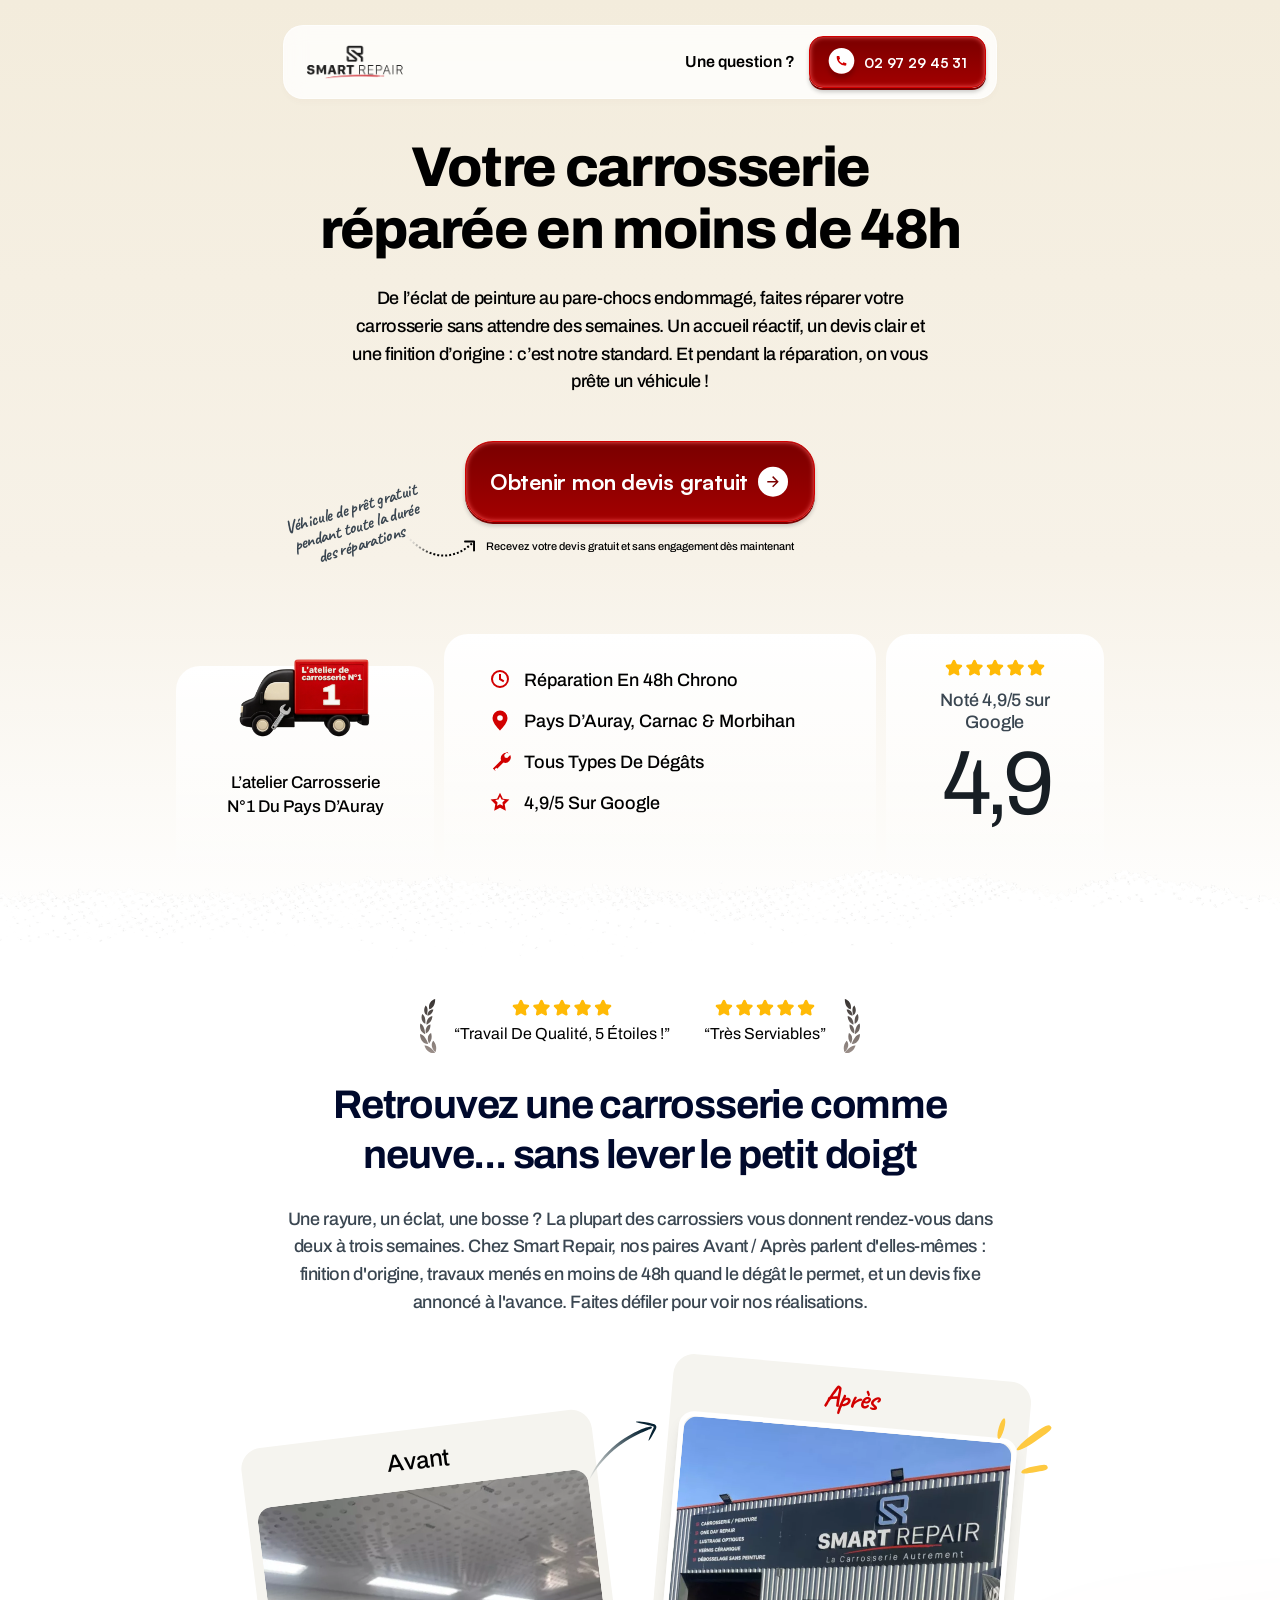
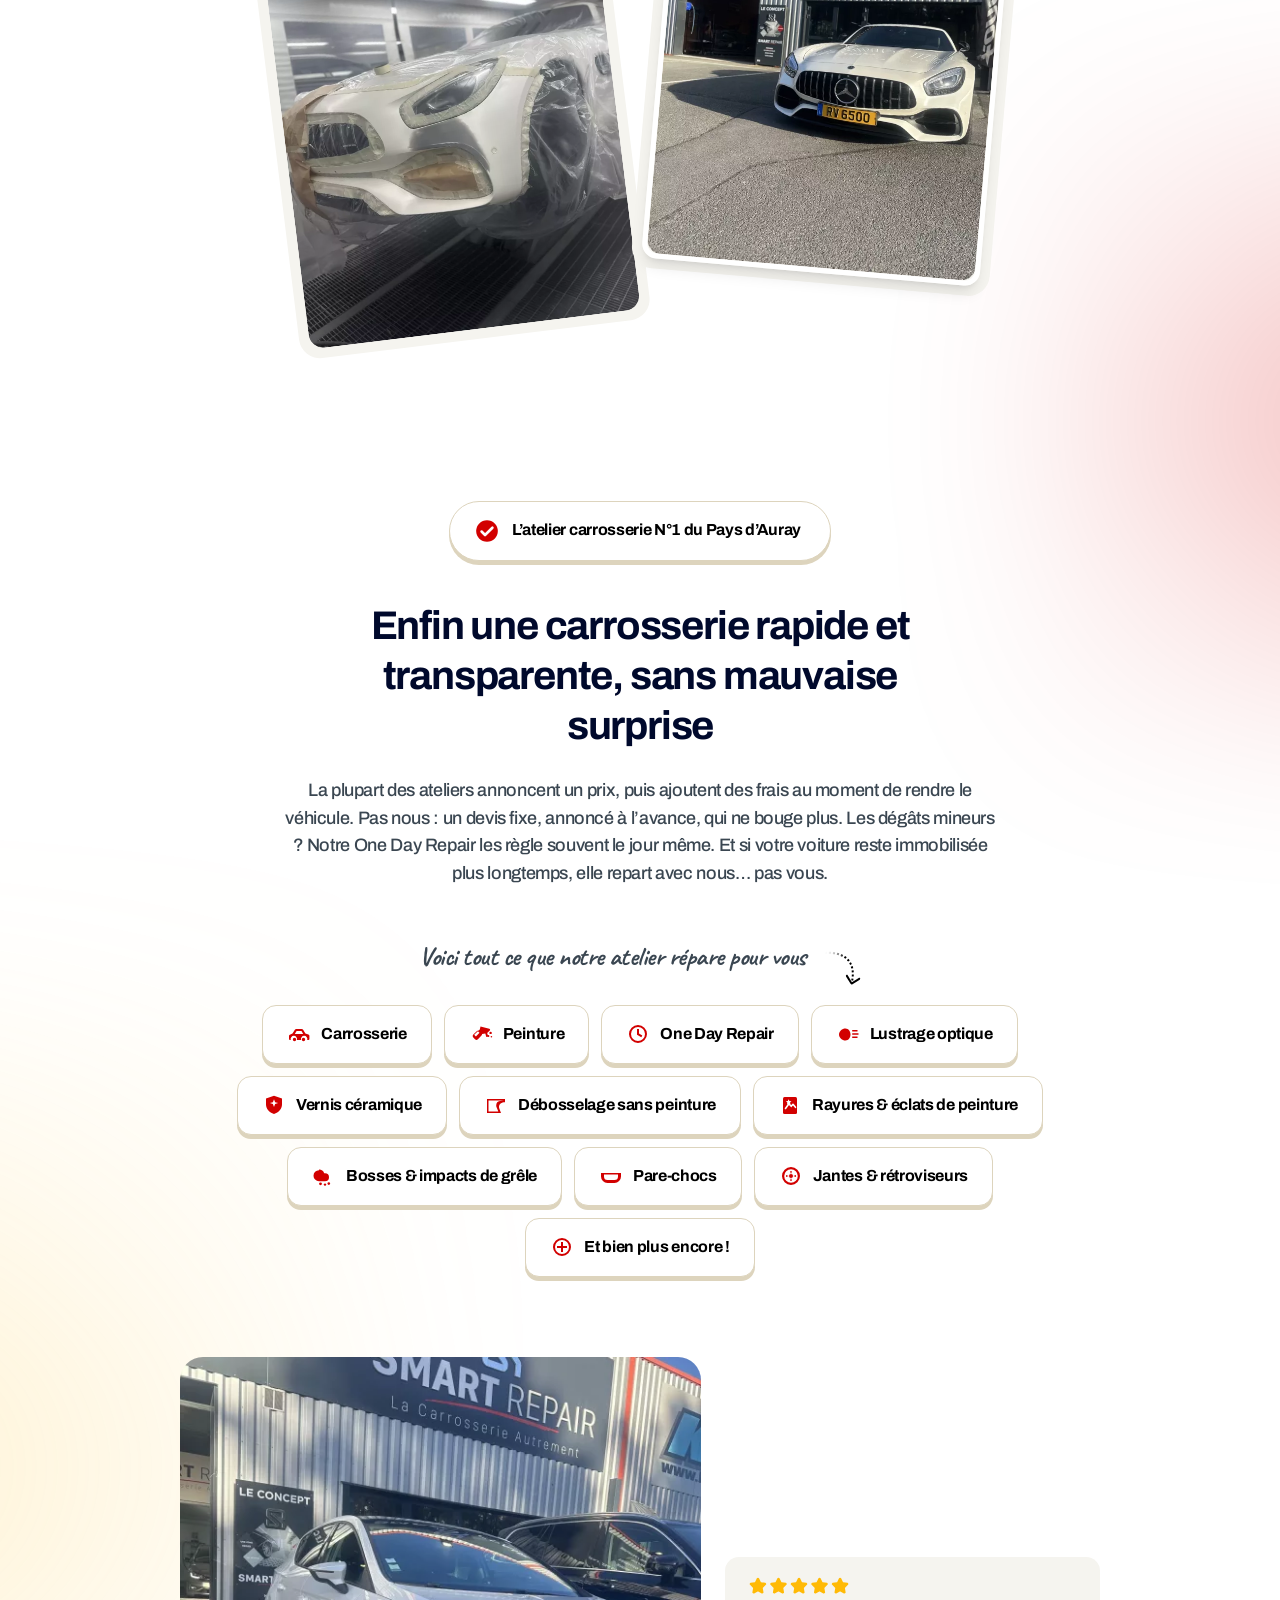
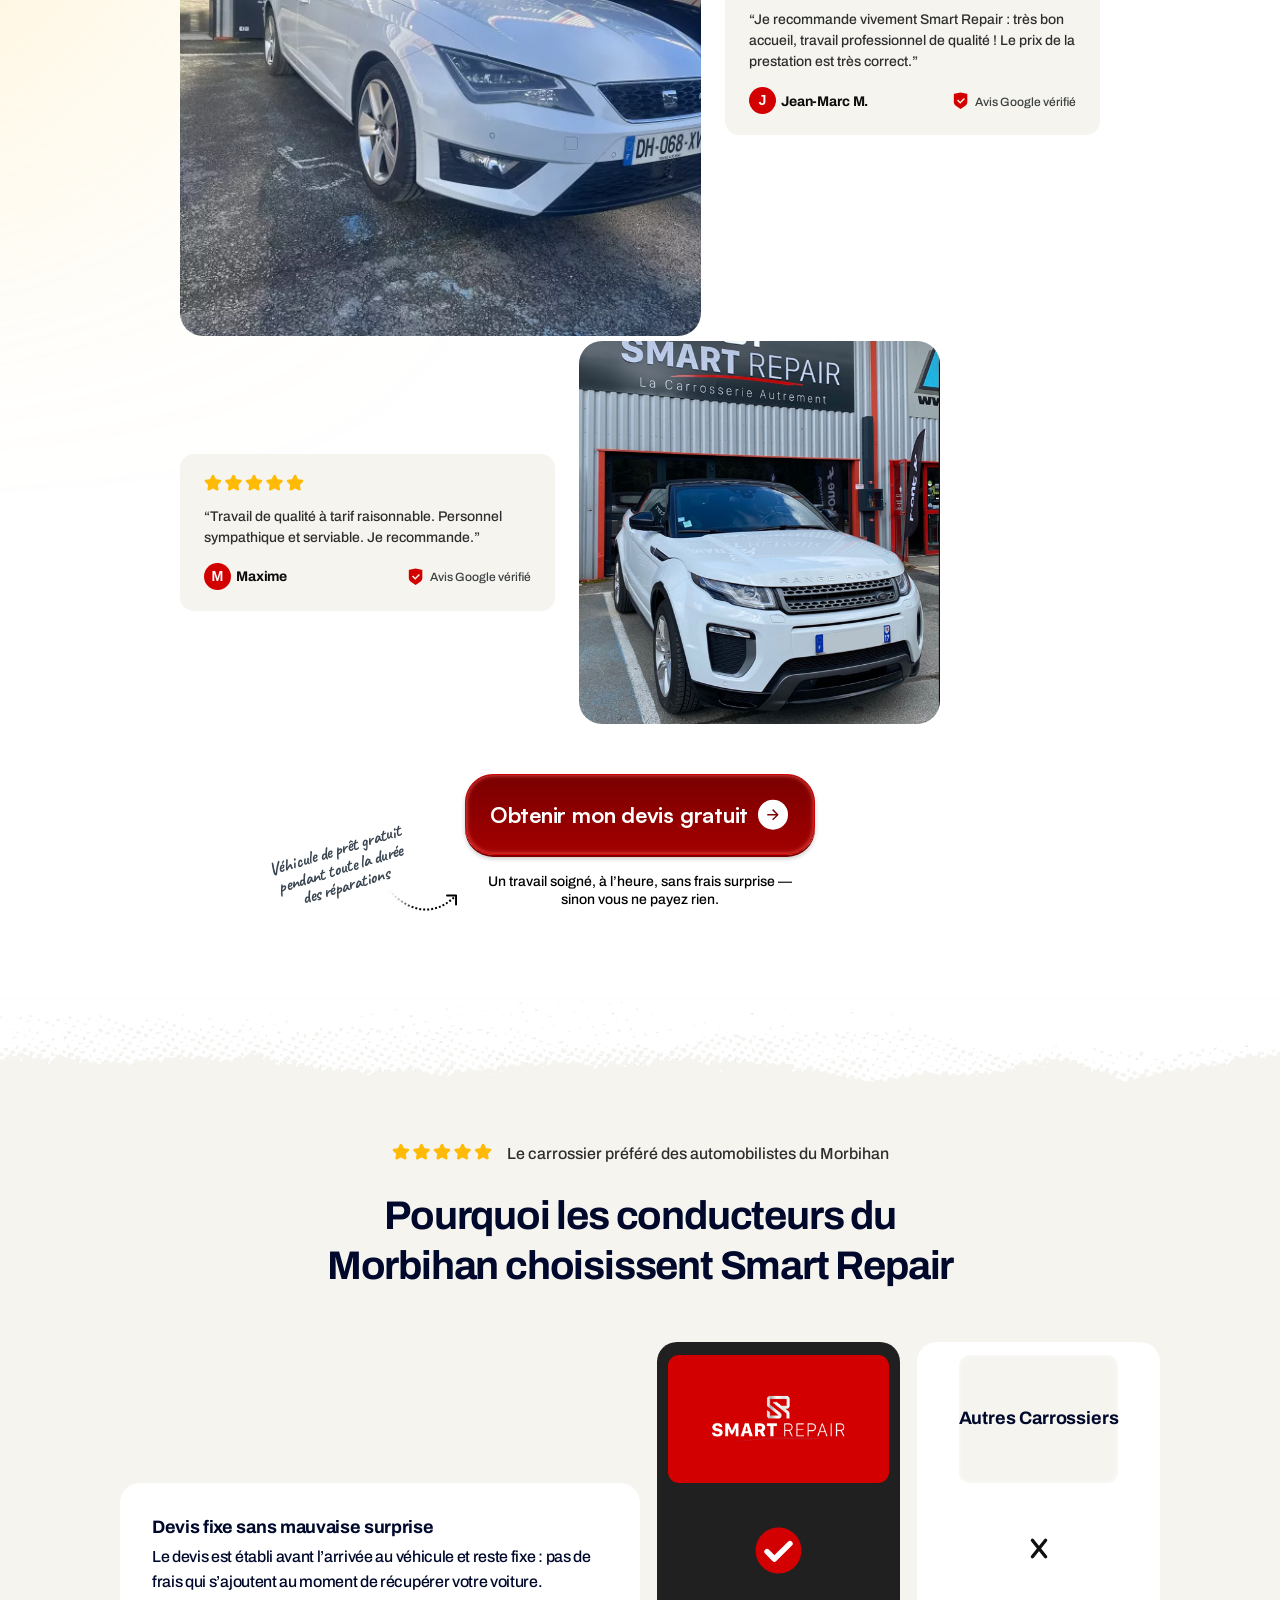
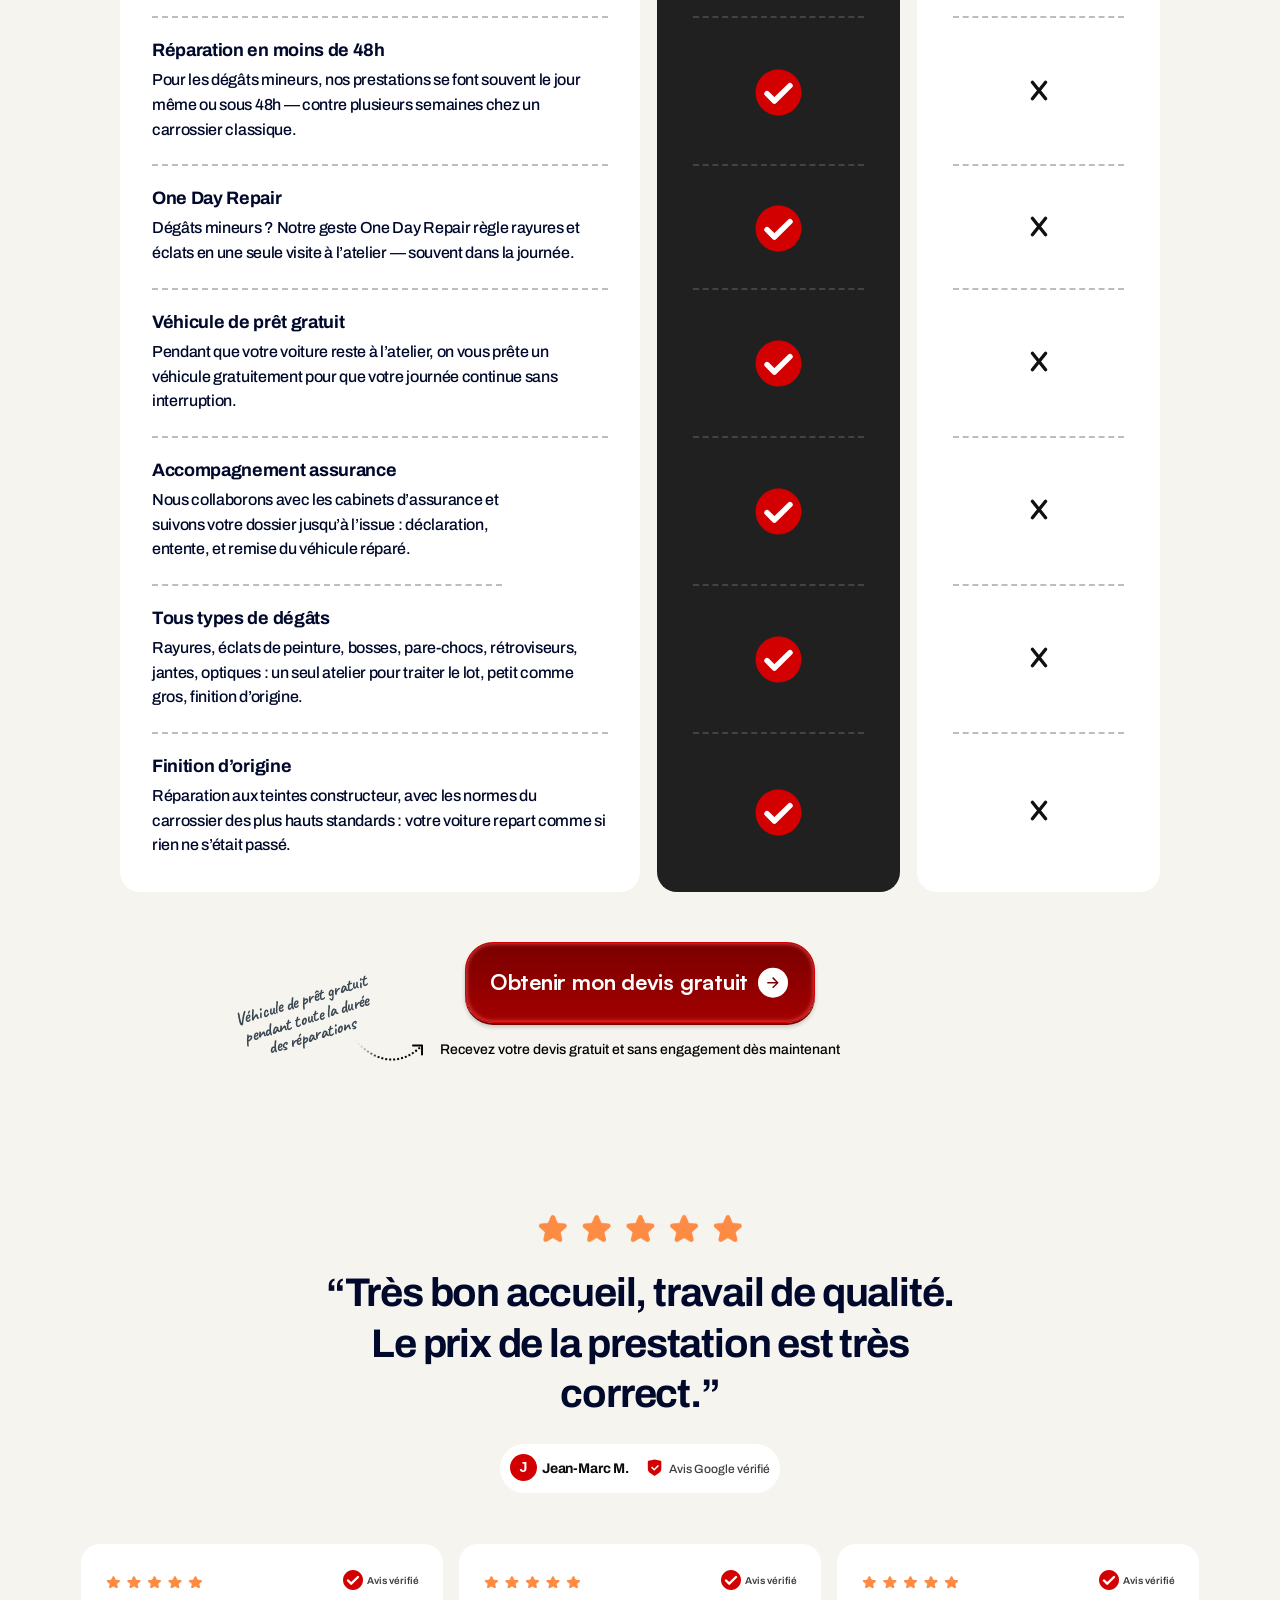
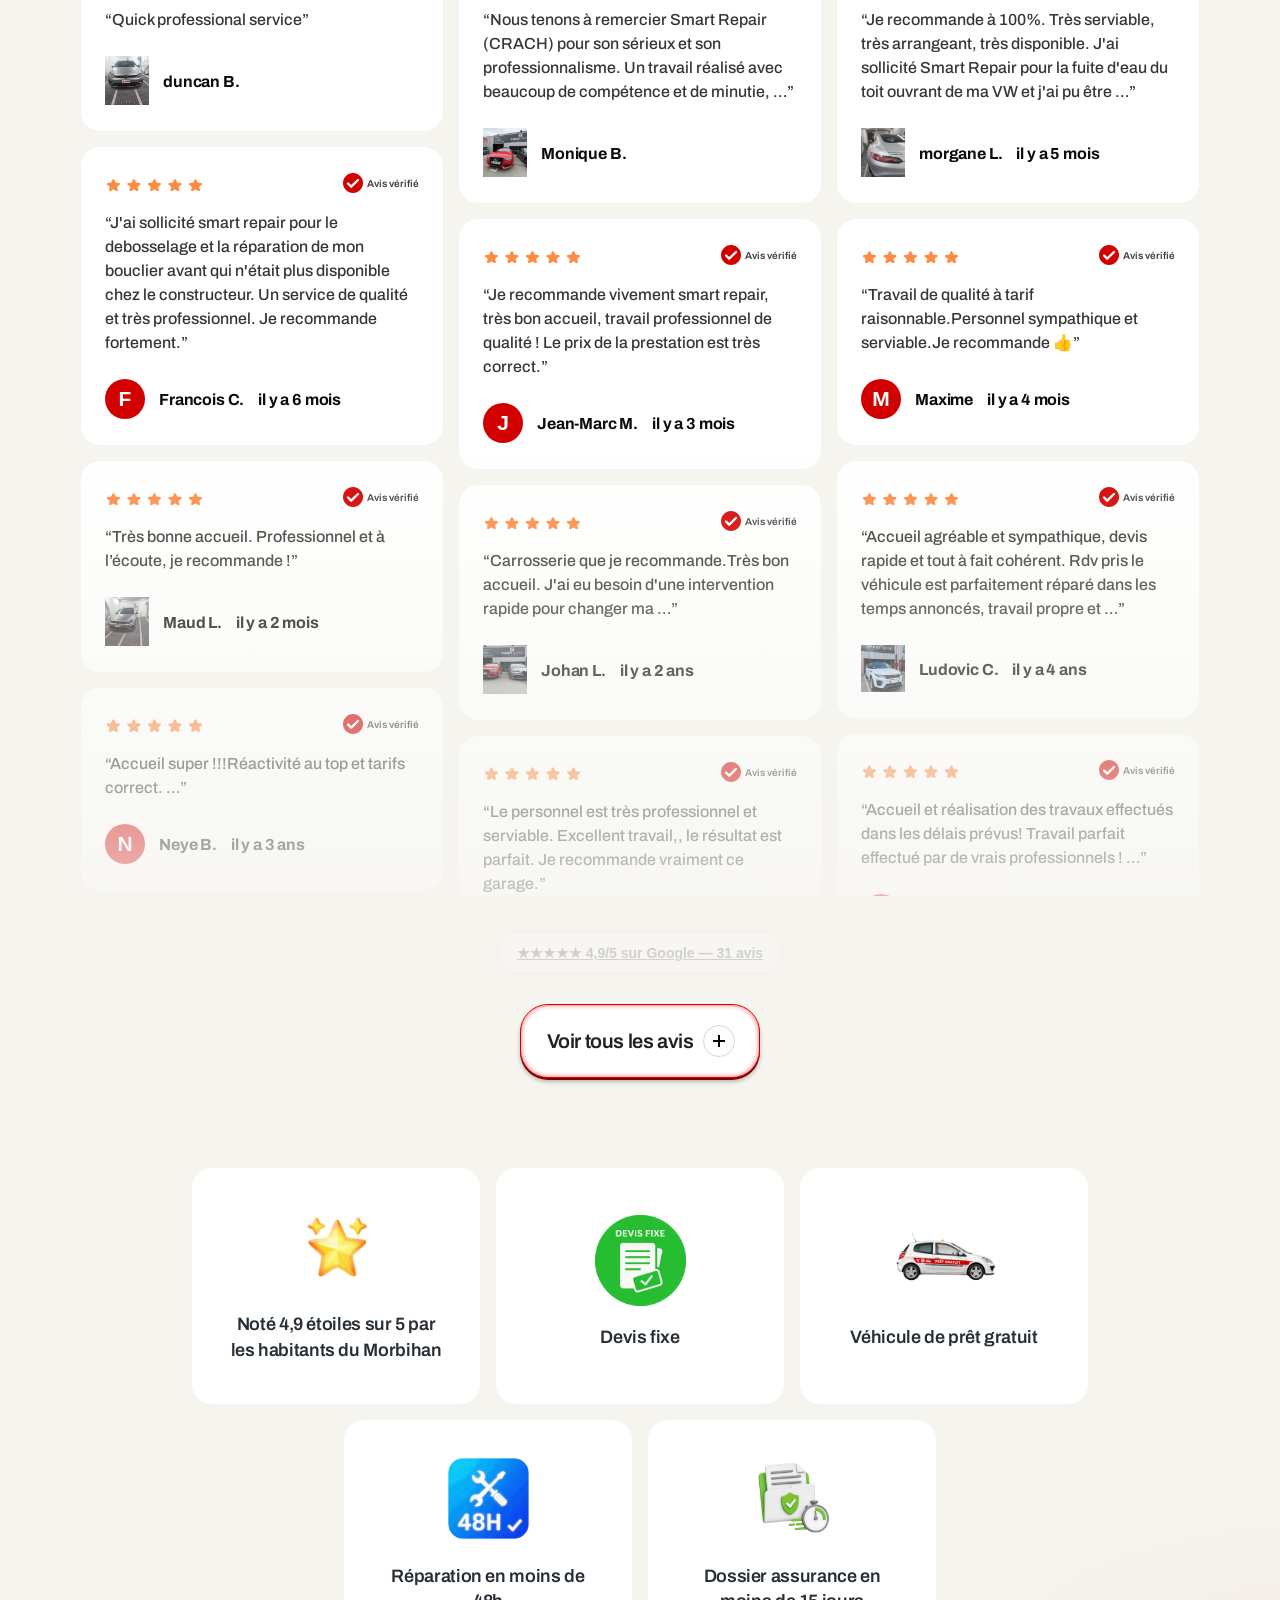
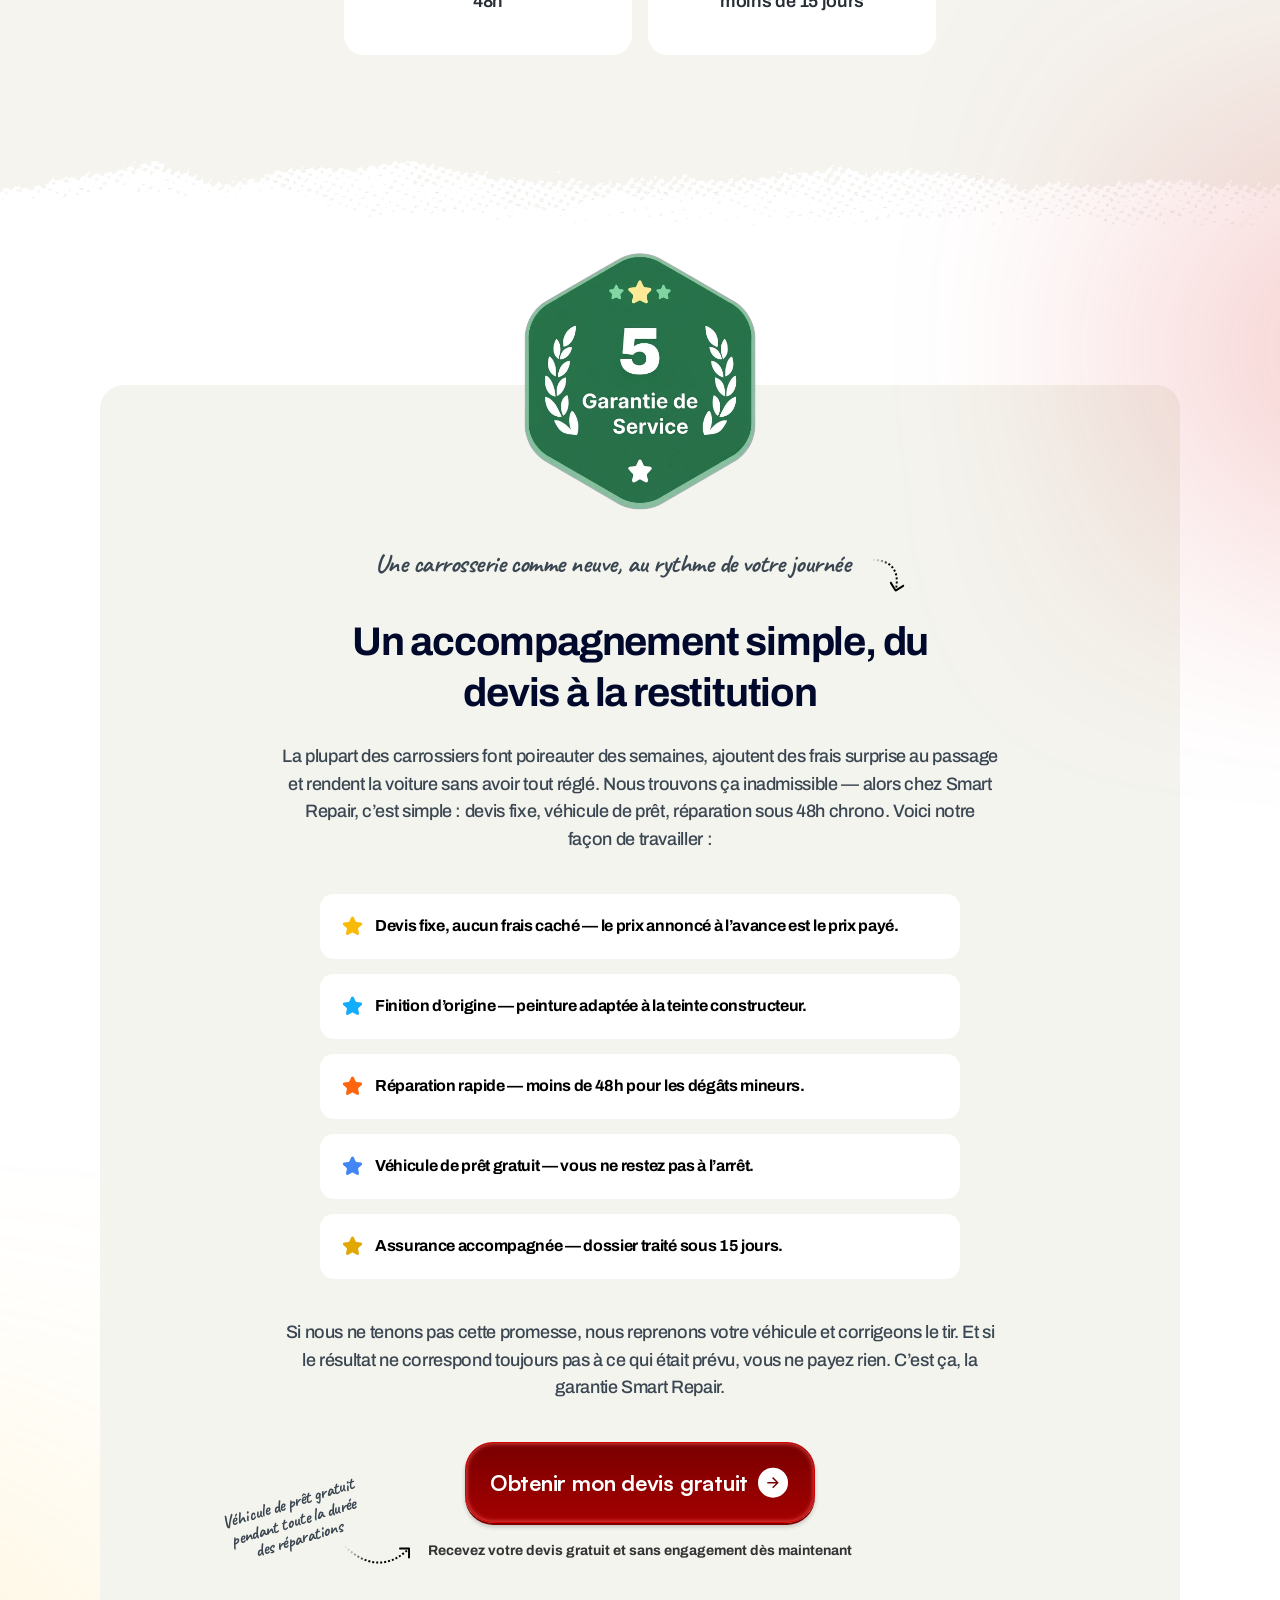
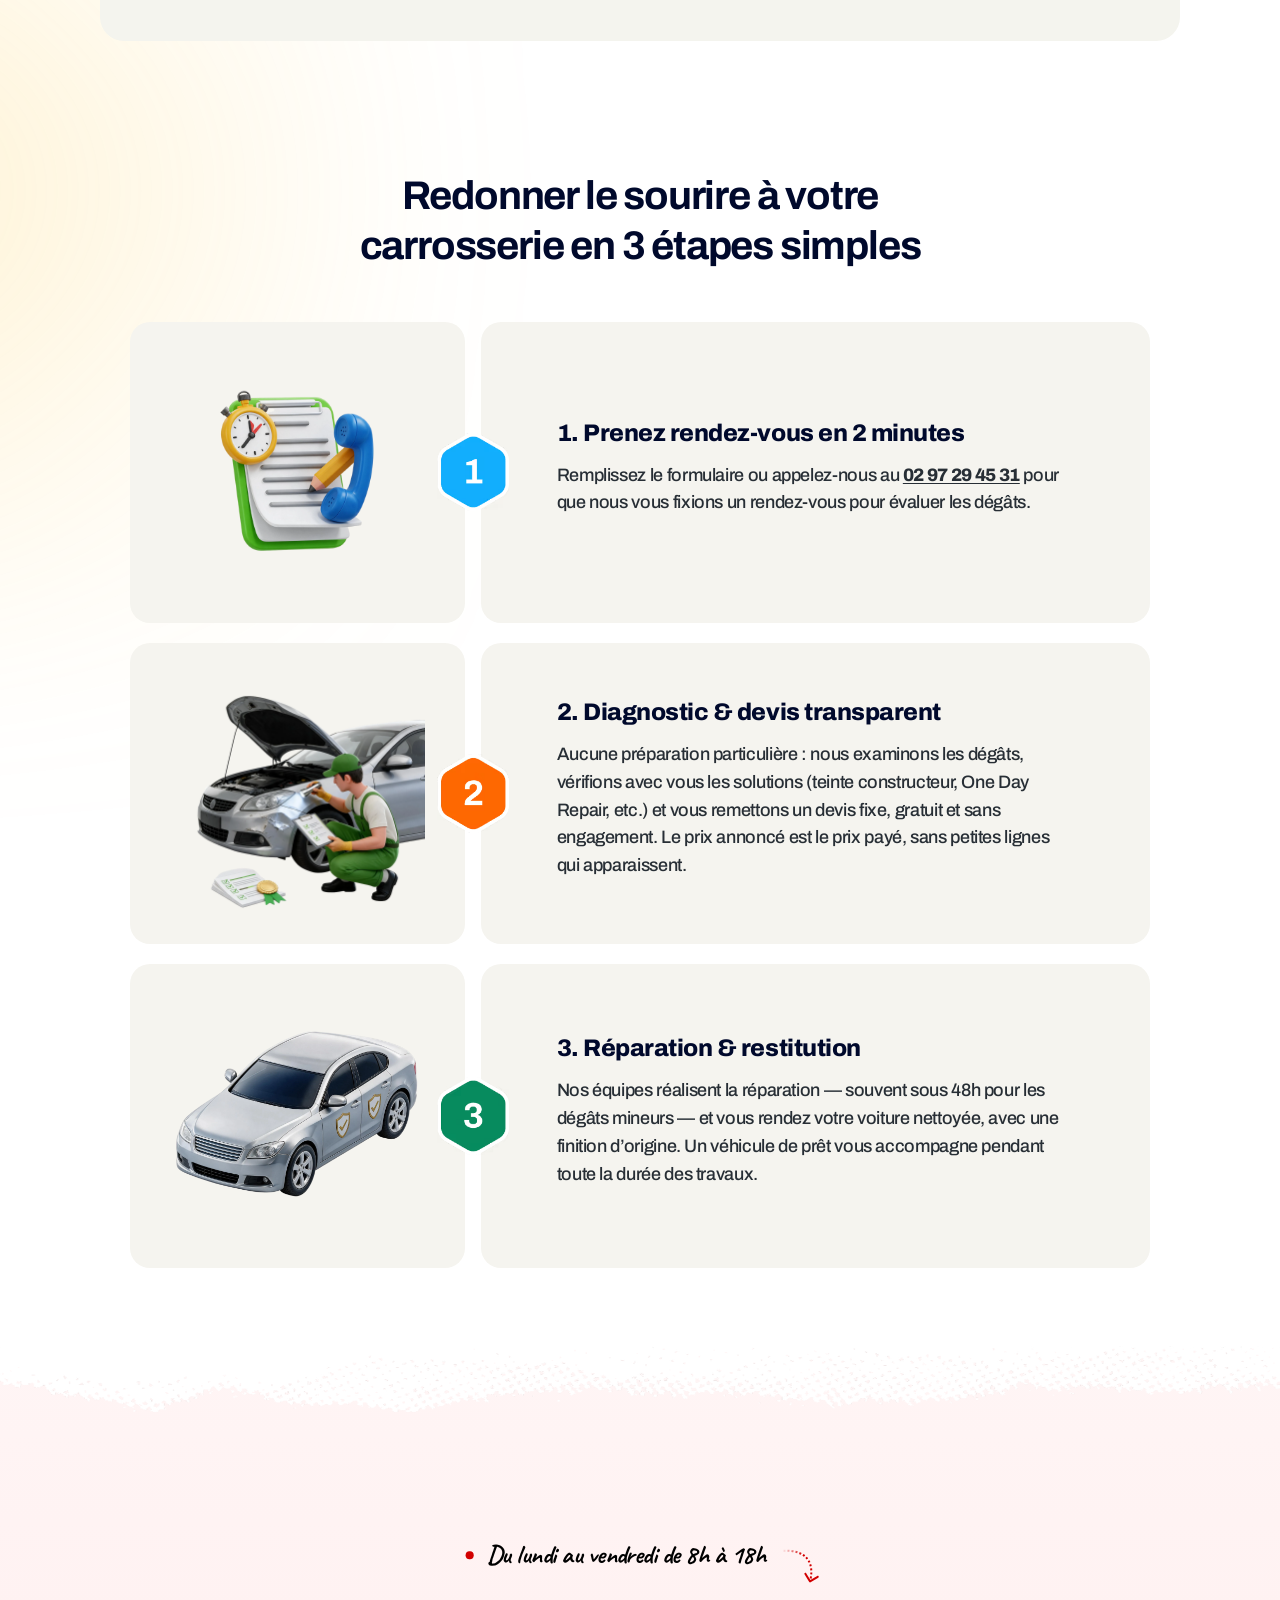
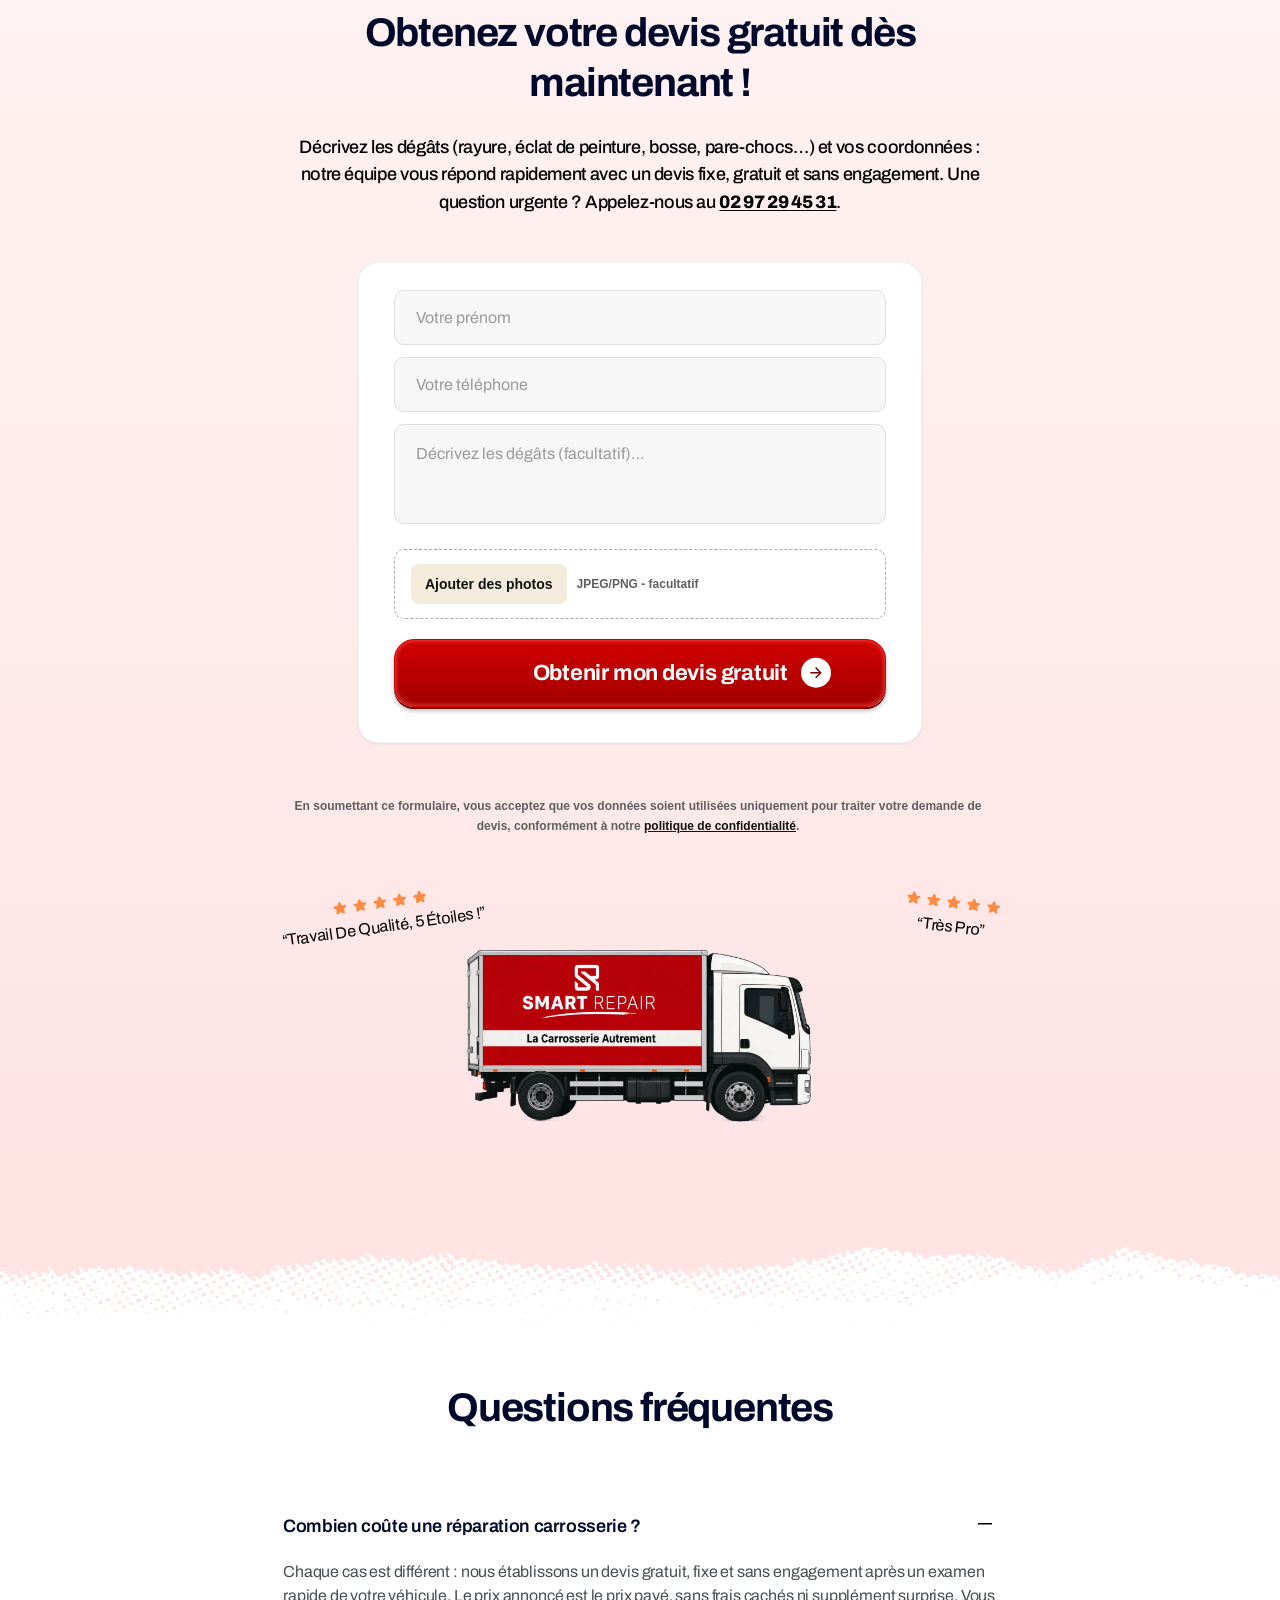
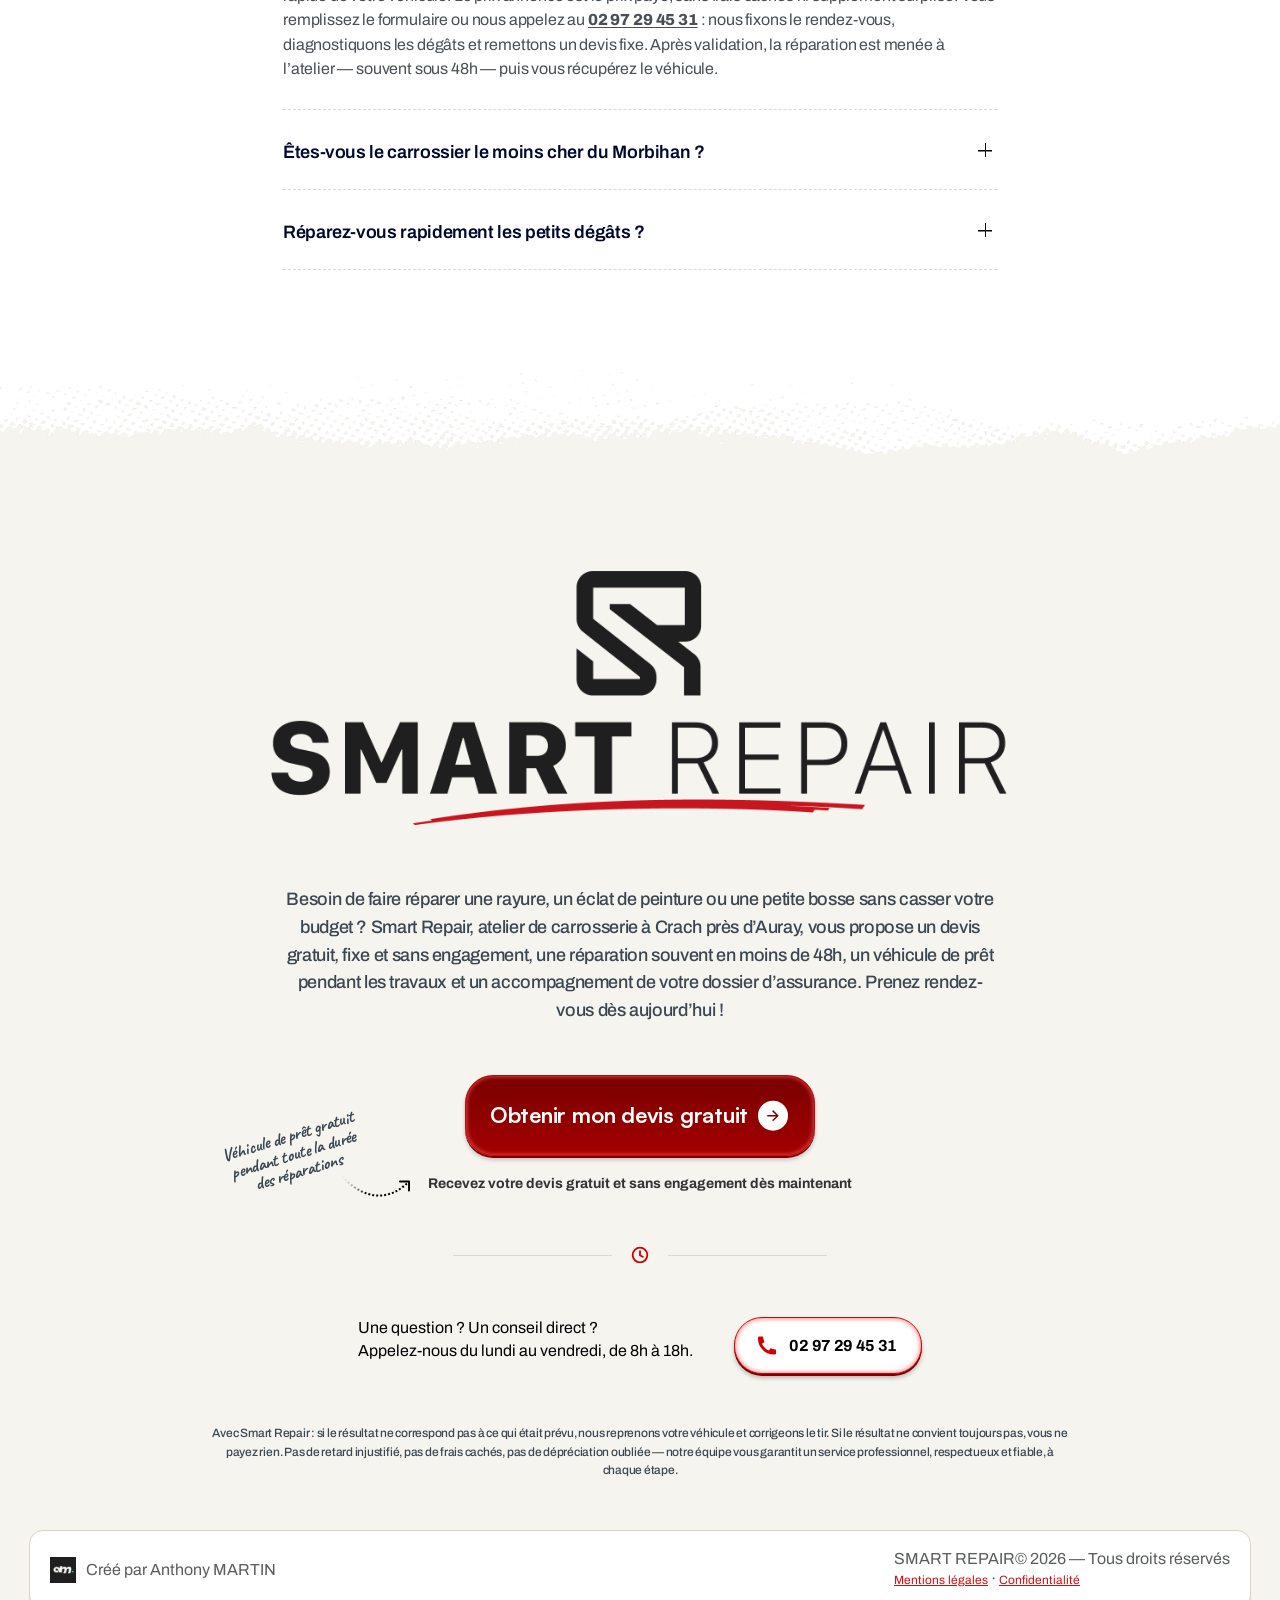
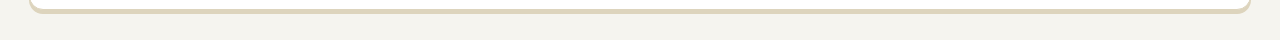
==== commit 59d1cd01: "SR56: fix (mode demo) string, GA4/FB tracking tel+: Instagram, responsive cards <=480px" ====
--- a/index.html
+++ b/index.html
@@ -1,4 +1,24 @@
-<!doctype html>
+
+<script id="sr-outbound-tracking">
+(function () {
+  function track(kind, label, href) {
+    window.dataLayer = window.dataLayer || [];
+    window.dataLayer.push({ event: kind, link_label: label, link_url: href });
+    if (window.gtag) { try { gtag('event', kind, { link_label: label, link_url: href }); } catch (e) {} }
+    if (window.fbq) { try { fbq('trackCustom', kind === 'click_appel' ? 'TelephoneClick' : 'InstagramClick'); } catch (e) {} }
+  }
+  document.addEventListener('click', function (e) {
+    var a = e.target && e.target.closest && e.target.closest('a[href]');
+    if (!a) return;
+    var href = a.getAttribute('href') || '';
+    if (href.indexOf('tel:+') === 0 || href.indexOf('tel:0') === 0) {
+      if (!a.dataset.srT) { a.dataset.srT = '1'; track('click_appel', (a.textContent || '').trim(), href); }
+    } else if (href.indexOf('instagram.com') !== -1) {
+      if (!a.dataset.srT) { a.dataset.srT = '1'; track('click_instagram', (a.textContent || '').trim(), href); }
+    }
+  }, true);
+})();
+</script><!doctype html>
 <html lang="fr" data-wf-page="sr-auray" data-wf-site="sr-auray"><head><meta charset="utf-8"><title>Smart Repair Auray — Votre carrosserie réparée en moins de 48h</title><meta content="Atelier de carrosserie à Crach, près d’Auray : carrosserie, peinture, One Day Repair, débosselage sans peinture, lustrage et vernis céramique. Devis gratuit, réparation en moins de 48h." name="description"><meta content="Smart Repair Auray — Votre carrosserie réparée en moins de 48h" property="og:title"><meta content="Réparation carrosserie rapide dans le Pays d'Auray (Carnac, Crach, Plougoumelen, Sainte-Anne d'Auray…) : devis gratuit et fixe, scooter/Véhicule de prêt, rayures, bosses et pare-chocs réparés sous 48h chrono par Smart Repair." property="og:description"><meta content="https://smartrepair56.fr/assets/images/sr56/sr-form-atelier.webp" property="og:image"><meta content="Smart Repair Auray — Votre carrosserie réparée en moins de 48h" name="twitter:title"><meta content="Réparation carrosserie rapide dans le Pays d'Auray (Carnac, Crach, Plougoumelen, Sainte-Anne d'Auray…) : devis gratuit et fixe, scooter/Véhicule de prêt, rayures, bosses et pare-chocs réparés sous 48h chrono par Smart Repair." name="twitter:description"><meta content="https://smartrepair56.fr/assets/images/sr56/sr-form-atelier.webp" name="twitter:image"><meta property="og:type" content="website">
 <meta content="https://smartrepair56.fr/" property="og:url">
 <meta content="Smart Repair Auray" property="og:site_name">
@@ -644,15 +664,26 @@
 .hero_bg{background:linear-gradient(180deg,#f3ecdc 0%,#f7f2e8 60%,#ffffff 100%)}.hero_bg .hero_bg-img{display:none !important}
 .exit-popup_image img{max-height:230px;width:100%;object-fit:cover;}
 
-.hero_item-first .hero_list-text{margin-top:110px}.cards_item{width:288px;max-width:288px;min-height:160px}.cards_image{width:96px;height:96px;display:flex;align-items:center;justify-content:center;margin:0 auto;overflow:visible}.cards_image img{max-width:100%;max-height:100%;width:auto;height:auto;background:transparent;transform:scale(1.4)}.cards_image img.sr-pret{transform:scale(1.68)}/* SR56 cards uniformes */.cards_container{align-items:stretch}.cards_item{width:288px;max-width:288px;min-height:200px;justify-content:center}.table_card-center .table_card-logo-main{width:55px;height:55px;max-width:55px}.table_card-center-first .table_card-logo-main{width:auto;height:68px;max-width:100%;object-fit:contain}.table_card-center-first{display:flex;align-items:center;justify-content:center}/* SR56 table icons originaux recolor�s rouge */
+.hero_item-first .hero_list-text{margin-top:110px}.cards_item{width:288px;max-width:288px;min-height:160px}.cards_image{width:96px;height:96px;display:flex;align-items:center;justify-content:center;margin:0 auto;overflow:visible}.cards_image img{max-width:100%;max-height:100%;width:auto;height:auto;background:transparent;transform:scale(1.4)}.cards_image img.sr-pret{transform:scale(1.68)}/* SR56 cards uniformes */.cards_container{align-items:stretch}.cards_item{width:288px;max-width:288px;min-height:200px;justify-content:center}
+/* SR56 responsive 360px */
+@media screen and (max-width: 480px) { .cards_item { width: 100%; max-width: 300px; min-height: 160px; } .sr_consent-mobile-safe { display: block; } html, body { overflow-x: clip; } }.table_card-center .table_card-logo-main{width:55px;height:55px;max-width:55px}.table_card-center-first .table_card-logo-main{width:auto;height:68px;max-width:100%;object-fit:contain}.table_card-center-first{display:flex;align-items:center;justify-content:center}/* SR56 table icons originaux recolor�s rouge */
 .table_card-logo-main.table_card-logo-check{width:55px;height:55px;max-width:55px;-webkit-mask-image:url('assets/images/cdn.prod.website-files.com/67f77a5e28d68c90eb7582e1_table-arrow-922e1bbf4b.avif');mask-image:url('assets/images/cdn.prod.website-files.com/67f77a5e28d68c90eb7582e1_table-arrow-922e1bbf4b.avif');-webkit-mask-repeat:no-repeat;mask-repeat:no-repeat;-webkit-mask-position:center;mask-position:center;-webkit-mask-size:contain;mask-size:contain;background-color:#d20000;display:block;}
-</style></head><body class="body"><div class="wrapper"><header class="header"><div class="header_container"><div class="header_logo"><img src="assets/images/sr56/head-logo-noir.png" alt="Smart Repair Auray" style="max-width:112px;height:auto;display:block"></div><div class="header_right"><p class="header_text">Une question ?</p><a href="tel:+33297294531" class="header_cta w-inline-block" aria-label="Appeler Smart Repair au 02 97 29 45 31"><img src="assets/images/cdn.prod.website-files.com/67f57401619e1abfed7dbebf_cta-icon-4c4dd2ab87.svg" loading="lazy" alt="" class="cta_small-image"><p class="header_cta-text">02 97 29 45 31</p></a></div></div></header><main class="main"><section class="hero"><div class="hero_container"><h1 class="hero_title">Votre carrosserie<br>réparée en moins de 48h</h1><p class="hero_text">De l’éclat de peinture au pare-chocs endommagé, faites réparer votre carrosserie sans attendre des semaines. Un accueil réactif, un devis clair et une finition d’origine : c’est notre standard. Et pendant la réparation, on vous prête un véhicule !</p><a data-wf--cta-large--variant="base" href="#" class="cta_large hero_cta w-inline-block"><p class="cta_large-text">Obtenir mon devis gratuit</p><img src="assets/images/cdn.prod.website-files.com/67f57fd5d652736b5cfff8ea_cta-large-arrow-d2f5629f60.svg" loading="lazy" alt="" class="cta_large-image"></a><div class="hero_text-small-wrapper"><p class="hero_text-small" style="font-size: 11px;">Recevez votre devis gratuit et sans engagement dès maintenant</p><aside class="hero_aside"><p class="hero_aside-text" style="transform: translate(-6px, 11px);">Véhicule de prêt gratuit <br>pendant toute la durée des réparations</p><img src="assets/images/cdn.prod.website-files.com/67f5893d329f0174bd2799d9_aside-arrow-5d5603fb83.svg" loading="lazy" alt="" class="hero_aside-arrow"></aside></div><div class="hero_list"><div class="hero_item hero_item-first hero_item-small hero_item-first-mobile" style="line-height: 20.3px; padding-bottom: 20px;"><div class="hero_icon" style="position:absolute;inset:-32px 0 auto 22.5%;width:55%;max-width:143px;"><img src="assets/images/sr56/sr-hero-voiture.webp" loading="lazy" alt="" style="width:100%;max-width:143px;height:auto;display:block;margin:0 auto;"></div><p class="hero_list-text" style="padding-top: 5px; margin-top: 60px; padding-bottom: 0px; margin-bottom: 0px; height: 80.3px; font-size: 17px;">L’atelier carrosserie N°1 du Pays d’Auray</p></div><div class="hero_item hero_item-last"><div class="hero_sub-list"><div class="hero_sub-item"><div class="hero_numbering-icon"><img src="assets/images/sr56/sr-hero-48h.svg" loading="lazy" alt=""><p class="hero_sub-item-text">Réparation en 48h chrono</p></div><div class="hero_numbering-icon"><img src="assets/images/sr56/sr-hero-zone.svg" loading="lazy" alt=""><p class="hero_sub-item-text">Pays d’Auray, Carnac &amp; Morbihan</p></div><div class="hero_numbering-icon"><img src="assets/images/sr56/sr-hero-dmg.svg" loading="lazy" alt=""><p class="hero_sub-item-text">Tous types de dégâts</p></div><div class="hero_numbering-icon"><img src="assets/images/sr56/sr-hero-etoile.svg" loading="lazy" alt=""><p class="hero_sub-item-text">4,9/5 sur Google</p></div></div></div></div><div class="hero_item hero_item-small"><div class="hero_stars-icon"><img src="assets/images/cdn.prod.website-files.com/67f63a10a2fdab18a012f789_hero_stars-icon-b6985001f3.svg" loading="lazy" alt=""></div><p class="hero_list-text-small">Noté 4,9/5 sur Google</p><h2 class="hero_item-numbering">4,9</h2></div></div></div><div class="hero_bg"><img src="assets/images/cdn.prod.website-files.com/67f57e4a7bcbdfb99f6a44b6_Hero-bg-c46c8d589b.avif" loading="eager" fetchpriority="high" alt="" class="hero_bg-img"></div><div class="hero_bg-bottom"><img src="assets/images/cdn.prod.website-files.com/67f63e8c161b0e0509049792_hero_bg-bottom-p-1600-70cd5bfcb1.png" loading="lazy" sizes="(max-width: 2560px) 100vw, 2560px" srcset="assets/images/cdn.prod.website-files.com/67f63e8c161b0e0509049792_hero_bg-bottom-p-800-206647de17.png 500w, assets/images/cdn.prod.website-files.com/67f63e8c161b0e0509049792_hero_bg-bottom-p-800-206647de17.png 800w, assets/images/cdn.prod.website-files.com/67f63e8c161b0e0509049792_hero_bg-bottom-p-1080-aac4a4827b.png 1080w, assets/images/cdn.prod.website-files.com/67f63e8c161b0e0509049792_hero_bg-bottom-p-1600-70cd5bfcb1.png 1600w, assets/images/cdn.prod.website-files.com/67f63e8c161b0e0509049792_hero_bg-bottom-p-1600-70cd5bfcb1.png 1600w" alt="" class="hero_bg-bottom-image"></div></section><section class="comparison"><div class="comparison_container"><div class="comparison_content"><div class="comparison_top"><div class="comparison_top-side-icon"><img src="assets/images/cdn.prod.website-files.com/67f641bf24890b24e0929e52_comparison-icon-side-d19e90e202.svg" loading="lazy" alt=""></div><div class="comparison_top-item"><div class="comparison_stars"><img src="assets/images/cdn.prod.website-files.com/67f63a10a2fdab18a012f789_hero_stars-icon-b6985001f3.svg" loading="lazy" alt=""></div><p class="comparison_top-text">“Travail de qualité, 5 étoiles !”</p></div><div class="comparison_top-item"><div class="comparison_stars"><img src="assets/images/cdn.prod.website-files.com/67f63a10a2fdab18a012f789_hero_stars-icon-b6985001f3.svg" loading="lazy" alt=""></div><p class="comparison_top-text">“Très serviables”</p></div><div class="comparison_top-side-icon comparison_top-side-icon-reverse"><img src="assets/images/cdn.prod.website-files.com/67f641bf24890b24e0929e52_comparison-icon-side-d19e90e202.svg" loading="lazy" alt=""></div></div><h2 class="comparison_title">Retrouvez une carrosserie comme neuve... sans lever le petit doigt</h2><p class="comparison_text">Une rayure, un éclat, une bosse ? La plupart des carrossiers vous donnent rendez-vous dans deux à trois semaines. Chez Smart Repair, nos paires Avant / Après parlent d'elles-mêmes : finition d'origine, travaux menés en moins de 48h quand le dégât le permet, et un devis fixe annoncé à l'avance. Faites défiler pour voir nos réalisations.</p></div><div class="comparison_images"><div class="comparison_image-block comparison_image-block-1"><h3 class="comparison_image-title">Avant</h3><div class="comparison_image"><img src="assets/images/sr56/avant-item70.webp" alt="Avant réparation — carrosserie abîmée" loading="lazy" class="comparison_image-main"></div><img src="assets/images/cdn.prod.website-files.com/67f6544806cffd16a582ba2c_comparison_image-arrow-e30ab4c7e6.svg" loading="lazy" alt="" class="comparison_image-arrow"></div><div class="comparison_image-block comparison_image-block-2"><h3 class="comparison_image-title comparison_image-title-2">Après</h3><div class="comparison_image comparison_image-2"><img src="assets/images/sr56/apres-item66.webp" alt="Après réparation — carrosserie comme neuve" loading="lazy" class="comparison_image-main"><img src="assets/images/cdn.prod.website-files.com/67f6556ba5f843750697d4e9_comparison_image-decor-f820cbe4f2.svg" loading="lazy" alt="" class="comparison_image-decor"></div></div></div></div></section><section class="content"><div class="content_container"><div class="content_badge" style="display:flex;align-items:center;gap:12px;padding:16px 29px 16px 24px;"><div class="content_badge-icon" style="position:static;width:26px;height:26px;flex-shrink:0;"><img src="assets/images/sr56/sr-check-circle.svg" loading="lazy" alt="" style="width:100%;height:100%;object-fit:contain;display:block;"></div><p class="content_badge-text">L’atelier carrosserie N°1 du Pays d’Auray</p></div><h2 class="content_title">Enfin une carrosserie rapide et transparente, sans mauvaise surprise</h2><p class="content_text">La plupart des ateliers annoncent un prix, puis ajoutent des frais au moment de rendre le véhicule. Pas nous : un devis fixe, annoncé à l’avance, qui ne bouge plus. Les dégâts mineurs ? Notre One Day Repair les règle souvent le jour même. Et si votre voiture reste immobilisée plus longtemps, elle repart avec nous… pas vous.</p></div><div class="content_eclipse"></div></section><section class="list"><div class="list_container"><div class="list_title-wrapper"><h2 class="list_title">Voici tout ce que notre atelier répare pour vous</h2><img src="assets/images/cdn.prod.website-files.com/67f7ed65b61c102869549828_stars-arrow-2faa504149.svg" loading="lazy" alt="" class="list_title-arrow"></div><div class="list_items"><div class="list_item"><div class="list_icon"><img src="assets/images/sr56/sr-list-01-carrosserie.svg" loading="lazy" alt=""></div><p class="list_text">Carrosserie</p></div><div class="list_item"><div class="list_icon"><img src="assets/images/sr56/sr-list-02-peinture.svg" loading="lazy" alt=""></div><p class="list_text">Peinture</p></div><div class="list_item list_item-order"><div class="list_icon"><img src="assets/images/sr56/sr-list-03-oneday.svg" loading="lazy" alt=""></div><p class="list_text">One Day Repair</p></div><div class="list_item"><div class="list_icon"><img src="assets/images/sr56/sr-list-04-lustrage.svg" loading="lazy" alt=""></div><p class="list_text">Lustrage optique</p></div><div class="list_item"><div class="list_icon"><img src="assets/images/sr56/sr-list-05-vernis.svg" loading="lazy" alt=""></div><p class="list_text">Vernis céramique</p></div><div class="list_item"><div class="list_icon"><img src="assets/images/sr56/sr-list-06-deboss.svg" loading="lazy" alt=""></div><p class="list_text">Débosselage sans peinture</p></div><div class="list_item"><div class="list_icon"><img src="assets/images/sr56/sr-list-07-rayures.svg" loading="lazy" alt=""></div><p class="list_text">Rayures &amp; éclats de peinture</p></div><div class="list_item"><div class="list_icon"><img src="assets/images/sr56/sr-list-08-grele.svg" loading="lazy" alt=""></div><p class="list_text">Bosses &amp; impacts de grêle</p></div><div class="list_item"><div class="list_icon"><img src="assets/images/sr56/sr-list-09-parechocs.svg" loading="lazy" alt=""></div><p class="list_text">Pare-chocs</p></div><div class="list_item"><div class="list_icon"><img src="assets/images/sr56/sr-list-10-jantes.svg" loading="lazy" alt=""></div><p class="list_text">Jantes &amp; rétroviseurs</p></div><div class="list_item"><div class="list_icon"><img src="assets/images/sr56/sr-list-11-plus.svg" loading="lazy" alt=""></div><p class="list_text">Et bien plus encore !</p></div></div></div></section><section class="list-2"><div class="list-2_container"><div class="list-2_item list-2_right-centering"><div class="list-2_image"><img src="assets/images/sr56/galerie-item-15.webp" loading="lazy" alt="" class="list-2_image-main"></div><div class="list-2_content"><div class="list-2_stars"><img src="assets/images/cdn.prod.website-files.com/67f63a10a2fdab18a012f789_hero_stars-icon-b6985001f3.svg" loading="lazy" alt=""></div><p class="list-2_text">“Je recommande vivement Smart Repair : très bon accueil, travail professionnel de qualité ! Le prix de la prestation est très correct.”</p><div class="list-2_content-bottom"><div class="list-2_content-left"><div class="list-2_icon-left"><img src="assets/images/sr56/sr-letter-j.svg" loading="lazy" alt="Avatar Jean-Marc"></div><p class="list-2_title-small">Jean-Marc M.<!--/p--></p></div><div class="list-2_content-right"><div class="list-2_icon-left"><img src="assets/images/cdn.prod.website-files.com/67f766c872be2a46e7f1acc9_list-2_icon-right-867b14dfdf.svg" loading="lazy" alt=""></div><p class="list-2_text-right">Avis Google vérifié</p></div></div></div></div><div class="list-2_item list-2_left-centering"><div class="list-2_content"><div class="list-2_stars"><img src="assets/images/cdn.prod.website-files.com/67f63a10a2fdab18a012f789_hero_stars-icon-b6985001f3.svg" loading="lazy" alt=""></div><p class="list-2_text">“Travail de qualité à tarif raisonnable. Personnel sympathique et serviable. Je recommande.”</p><div class="list-2_content-bottom"><div class="list-2_content-left"><div class="list-2_icon-left"><img src="assets/images/sr56/sr-letter-m.svg" loading="lazy" alt="Avatar Maxime"></div><p class="list-2_title-small">Maxime<!--/p--></p></div><div class="list-2_content-right"><div class="list-2_icon-left"><img src="assets/images/cdn.prod.website-files.com/67f766c872be2a46e7f1acc9_list-2_icon-right-867b14dfdf.svg" loading="lazy" alt=""></div><p class="list-2_text-right">Avis Google vérifié</p></div></div></div><div class="list-2_image"><img src="assets/images/sr56/image1.jpg" loading="lazy" alt="" class="list-2_image-main list-2_double-image-main"></div></div><a data-wf--cta-large--variant="base" href="#" class="cta_large hero_cta w-inline-block"><p class="cta_large-text">Obtenir mon devis gratuit</p><img src="assets/images/cdn.prod.website-files.com/67f57fd5d652736b5cfff8ea_cta-large-arrow-d2f5629f60.svg" loading="lazy" alt="" class="cta_large-image"></a><div class="hero_text-small-wrapper"><p class="list-2_text-small">Un travail soigné, à l’heure, sans frais surprise — sinon vous ne payez rien.</p><aside class="list-2_aside"><p class="hero_aside-text">Véhicule de prêt gratuit <br>pendant toute la durée des réparations</p><img src="assets/images/cdn.prod.website-files.com/67f5893d329f0174bd2799d9_aside-arrow-5d5603fb83.svg" loading="lazy" alt="" class="hero_aside-arrow"></aside></div></div><div class="list-2_eclipse"></div></section><section class="table"><div class="table_container"><div class="table_heading"><div class="table_heading-top"><div class="table_heading-images"><img src="assets/images/cdn.prod.website-files.com/67f63a10a2fdab18a012f789_hero_stars-icon-b6985001f3.svg" loading="lazy" alt=""></div><div class="table_heading-text-icon"><div class="table_stars"></div><p class="table_heading-text">Le carrossier préféré des automobilistes du Morbihan</p></div></div><h2 class="content_title">Pourquoi les conducteurs du Morbihan choisissent Smart Repair</h2><p class="table_sub-text">La plupart des carrossiers vous font attendre des semaines pour un simple rendez-vous : une éraflure, un éclat de peinture ou une petite bosse peuvent pourtant être réparés en quelques heures. Chez Smart Repair, vous obtenez un devis fixe et transparent, sans frais imprévus ni double rendez-vous. Voici, en face-à-face, ce que ça change.</p></div><div class="scroll-container"><div class="table_scroll-wrapper"><div class="table_main"><div class="table_card-left table_card-left-first"></div><div class="table_card-center table_card-center-first"><div class="table_card-logo"><img src="assets/images/sr56/head-logo.png" loading="lazy" alt="Smart Repair" class="table_card-logo-main"></div></div><div id="w-node-a3777b85-ed21-c38a-09ab-0580456210d6-bd1b0090" class="table_card-right table_card-right-first"><h3 class="table_card-right-title"><span class="sr-2line">Autres  
-carrossiers</span><span class="sr-2line"></span></h3></div><div class="table_card-left table_card-left-second"><h4 class="table_card-title">Devis fixe sans mauvaise surprise</h4><p class="table_card-text">Le devis est établi avant l’arrivée au véhicule et reste fixe : pas de frais qui s’ajoutent au moment de récupérer votre voiture.</p></div><div class="table_card-center"><div class="table_card-arrow"><img src="assets/images/sr56/sr-check-circle.svg" loading="lazy" alt="" class="table_card-logo-main"></div></div><div id="w-node-a523fb57-74d0-8f74-32b8-996ad224349b-bd1b0090" class="table_card-right"><div class="table_card-arrow"><img src="assets/images/sr56/sr-cross.svg" loading="lazy" alt="" class="table_card-logo-main-cross"></div></div><div class="table_card-left"><h4 class="table_card-title">Réparation en moins de 48h</h4><p class="table_card-text">Pour les dégâts mineurs, nos prestations se font souvent le jour même ou sous 48h — contre plusieurs semaines chez un carrossier classique.</p></div><div class="table_card-center"><div class="table_card-arrow"><img src="assets/images/sr56/sr-check-circle.svg" loading="lazy" alt="" class="table_card-logo-main"></div></div><div id="w-node-_450a3cfa-eb77-2e71-d672-79c59313ce54-bd1b0090" class="table_card-right"><div class="table_card-arrow"><img src="assets/images/sr56/sr-cross.svg" loading="lazy" alt="" class="table_card-logo-main-cross"></div></div><div class="table_card-left"><h4 class="table_card-title">One Day Repair</h4><p class="table_card-text">Dégâts mineurs ? Notre geste One Day Repair règle rayures et éclats en une seule visite à l’atelier — souvent dans la journée.</p></div><div class="table_card-center"><div class="table_card-arrow"><img src="assets/images/sr56/sr-check-circle.svg" loading="lazy" alt="" class="table_card-logo-main"></div></div><div id="w-node-_337707d8-f59a-3810-68d8-3146bd058d83-bd1b0090" class="table_card-right"><div class="table_card-arrow"><img src="assets/images/sr56/sr-cross.svg" loading="lazy" alt="" class="table_card-logo-main-cross"></div></div><div class="table_card-left"><h4 class="table_card-title">Véhicule de prêt gratuit</h4><p class="table_card-text">Pendant que votre voiture reste à l’atelier, on vous prête un véhicule gratuitement pour que votre journée continue sans interruption.</p></div><div class="table_card-center"><div class="table_card-arrow"><img src="assets/images/sr56/sr-check-circle.svg" loading="lazy" alt="" class="table_card-logo-main"></div></div><div id="w-node-_586c73c2-88ae-2581-6930-b1c4f67b8d04-bd1b0090" class="table_card-right"><div class="table_card-arrow"><img src="assets/images/sr56/sr-cross.svg" loading="lazy" alt="" class="table_card-logo-main-cross"></div></div><div class="table_card-left"><h4 class="table_card-title">Accompagnement assurance</h4><p class="table_card-text table_card-text-small-width">Nous collaborons avec les cabinets d’assurance et suivons votre dossier jusqu’à l’issue : déclaration, entente, et remise du véhicule réparé.</p></div><div class="table_card-center"><div class="table_card-arrow"><img src="assets/images/sr56/sr-check-circle.svg" loading="lazy" alt="" class="table_card-logo-main"></div></div><div id="w-node-_364ea2aa-0cde-7314-75fb-240067ed98ec-bd1b0090" class="table_card-right"><div class="table_card-arrow"><img src="assets/images/sr56/sr-cross.svg" loading="lazy" alt="" class="table_card-logo-main-cross"></div></div><div class="table_card-left"><h4 class="table_card-title">Tous types de dégâts</h4><p class="table_card-text">Rayures, éclats de peinture, bosses, pare-chocs, rétroviseurs, jantes, optiques : un seul atelier pour traiter le lot, petit comme gros, finition d’origine.</p></div><div class="table_card-center"><div class="table_card-arrow"><img src="assets/images/sr56/sr-check-circle.svg" loading="lazy" alt="" class="table_card-logo-main"></div></div><div id="w-node-_5ed8cb54-2ae6-3c19-38d1-9e9f059a4967-bd1b0090" class="table_card-right"><div class="table_card-arrow"><img src="assets/images/sr56/sr-cross.svg" loading="lazy" alt="" class="table_card-logo-main-cross"></div></div><div class="table_card-left table_card-left-last"><h4 class="table_card-title">Finition d’origine</h4><p class="table_card-text">Réparation aux teintes constructeur, avec les normes du carrossier des plus hauts standards : votre voiture repart comme si rien ne s’était passé.</p></div><div class="table_card-center table_card-center-last"><div class="table_card-arrow"><img src="assets/images/sr56/sr-check-circle.svg" loading="lazy" alt="" class="table_card-logo-main"></div></div><div id="w-node-_42dc791a-0a8b-8ca7-45bf-ed2e38d87524-bd1b0090" class="table_card-right table_card-right-last"><div class="table_card-arrow"><img src="assets/images/sr56/sr-cross.svg" loading="lazy" alt="" class="table_card-logo-main-cross"></div></div></div></div><div class="fake-scrollbar-track"><div class="fake-scrollbar-thumb"></div></div></div><a data-wf--cta-large--variant="base" href="#" class="cta_large hero_cta w-inline-block"><p class="cta_large-text">Obtenir mon devis gratuit</p><img src="assets/images/cdn.prod.website-files.com/67f57fd5d652736b5cfff8ea_cta-large-arrow-d2f5629f60.svg" loading="lazy" alt="" class="cta_large-image"></a><div class="hero_text-small-wrapper"><aside class="hero_aside"><p class="hero_aside-text">Véhicule de prêt gratuit <br>pendant toute la durée des réparations</p><img src="assets/images/cdn.prod.website-files.com/67f5893d329f0174bd2799d9_aside-arrow-5d5603fb83.svg" loading="lazy" alt="" class="hero_aside-arrow"></aside><p class="hero_text-small">Recevez votre devis gratuit et sans engagement dès maintenant</p></div></div><div class="table_top-bg"><img src="assets/images/cdn.prod.website-files.com/67f77f197d7d8f49f867252f_table-bg-top-p-1600-907d82173e.png" loading="lazy" sizes="(max-width: 2560px) 100vw, 2560px" srcset="assets/images/cdn.prod.website-files.com/67f77f197d7d8f49f867252f_table-bg-top-p-800-9898edf8f9.png 500w, assets/images/cdn.prod.website-files.com/67f77f197d7d8f49f867252f_table-bg-top-p-800-9898edf8f9.png 800w, assets/images/cdn.prod.website-files.com/67f77f197d7d8f49f867252f_table-bg-top-p-1080-ea40443cc1.png 1080w, assets/images/cdn.prod.website-files.com/67f77f197d7d8f49f867252f_table-bg-top-p-1600-907d82173e.png 1600w, assets/images/cdn.prod.website-files.com/67f77f197d7d8f49f867252f_table-bg-top-p-1600-907d82173e.png 1600w" alt="" class="table_top-bg-image"></div></section><section class="reviews"><div class="reviews_heading"><div class="reviews_stars"><img src="assets/images/cdn.prod.website-files.com/67f7bfdf05d068cb91024632_orange-stars-4be15b1216.avif" loading="lazy" alt=""></div><h2 class="content_title">“Très bon accueil, travail de qualité. Le prix de la prestation est très correct.”</h2><div class="reviews_heading-badge"><div class="list-2_content-left"><div class="list-2_icon-left"><img src="assets/images/sr56/sr-letter-j.svg" loading="lazy" alt="Avatar Jean-Marc"></div><p class="list-2_title-small">Jean-Marc M.</p></div><div class="list-2_content-right"><div class="list-2_icon-left"><img src="assets/images/cdn.prod.website-files.com/67f766c872be2a46e7f1acc9_list-2_icon-right-867b14dfdf.svg" loading="lazy" alt=""></div><p class="list-2_text-right">Avis Google vérifié</p></div></div></div><div id="reviewsContainer" class="reviews_container"><div class="reviews_column"><div class="review"><div class="reviews_top"><div class="reviews_heading-stars"><img src="assets/images/cdn.prod.website-files.com/67f7bfdf05d068cb91024632_orange-stars-4be15b1216.avif" loading="lazy" alt="5 étoiles"></div><div class="lreviews_content-right"><div class="list-2_icon-left"><img src="assets/images/sr56/sr-check-circle.svg" loading="lazy" alt=""></div><p class="reviews_text-right">Avis vérifié</p></div></div><p class="reviews_text">“Quick professional service”</p><div class="reviews_content-left"><div class="reviews_icon-left"><img src="assets/images/sr56/galerie-item-7.webp" loading="lazy" alt=""></div><p class="reviews_title-small">duncan B.</p></div></div><div class="review"><div class="reviews_top"><div class="reviews_heading-stars"><img src="assets/images/cdn.prod.website-files.com/67f7bfdf05d068cb91024632_orange-stars-4be15b1216.avif" loading="lazy" alt="5 étoiles"></div><div class="lreviews_content-right"><div class="list-2_icon-left"><img src="assets/images/sr56/sr-check-circle.svg" loading="lazy" alt=""></div><p class="reviews_text-right">Avis vérifié</p></div></div><p class="reviews_text">“J'ai sollicité smart repair pour le debosselage et la réparation de mon bouclier avant qui n'était plus disponible chez le constructeur. Un service de qualité et très professionnel. Je recommande fortement.”</p><div class="reviews_content-left"><div class="reviews_icon-left"><img src="assets/images/sr56/sr-letter-f.svg" loading="lazy" alt=""></div><p class="reviews_title-small">Francois C.</p><p class="reviews_title-small">il y a 6 mois</p></div></div><div class="review"><div class="reviews_top"><div class="reviews_heading-stars"><img src="assets/images/cdn.prod.website-files.com/67f7bfdf05d068cb91024632_orange-stars-4be15b1216.avif" loading="lazy" alt="5 étoiles"></div><div class="lreviews_content-right"><div class="list-2_icon-left"><img src="assets/images/sr56/sr-check-circle.svg" loading="lazy" alt=""></div><p class="reviews_text-right">Avis vérifié</p></div></div><p class="reviews_text">“Très bonne accueil. Professionnel et à l’écoute, je recommande !”</p><div class="reviews_content-left"><div class="reviews_icon-left"><img src="assets/images/sr56/galerie-item-8.webp" loading="lazy" alt=""></div><p class="reviews_title-small">Maud L.</p><p class="reviews_title-small">il y a 2 mois</p></div></div><div class="review"><div class="reviews_top"><div class="reviews_heading-stars"><img src="assets/images/cdn.prod.website-files.com/67f7bfdf05d068cb91024632_orange-stars-4be15b1216.avif" loading="lazy" alt="5 étoiles"></div><div class="lreviews_content-right"><div class="list-2_icon-left"><img src="assets/images/sr56/sr-check-circle.svg" loading="lazy" alt=""></div><p class="reviews_text-right">Avis vérifié</p></div></div><p class="reviews_text">“Accueil super !!!Réactivité au top et tarifs correct. …”</p><div class="reviews_content-left"><div class="reviews_icon-left"><img src="assets/images/sr56/sr-letter-n.svg" loading="lazy" alt=""></div><p class="reviews_title-small">Neye B.</p><p class="reviews_title-small">il y a 3 ans</p></div></div><div class="review"><div class="reviews_top"><div class="reviews_heading-stars"><img src="assets/images/cdn.prod.website-files.com/67f7bfdf05d068cb91024632_orange-stars-4be15b1216.avif" loading="lazy" alt="5 étoiles"></div><div class="lreviews_content-right"><div class="list-2_icon-left"><img src="assets/images/sr56/sr-check-circle.svg" loading="lazy" alt=""></div><p class="reviews_text-right">Avis vérifié</p></div></div><p class="reviews_text">“Excellent Service et Accueil, Travail Soigné. Rien à redire. Merci encore.”</p><div class="reviews_content-left"><div class="reviews_icon-left"><img src="assets/images/sr56/galerie-item-9.webp" loading="lazy" alt=""></div><p class="reviews_title-small">Hélène P.</p><p class="reviews_title-small">il y a 2 ans</p></div></div><div class="review"><div class="reviews_top"><div class="reviews_heading-stars"><img src="assets/images/cdn.prod.website-files.com/67f7bfdf05d068cb91024632_orange-stars-4be15b1216.avif" loading="lazy" alt="5 étoiles"></div><div class="lreviews_content-right"><div class="list-2_icon-left"><img src="assets/images/sr56/sr-check-circle.svg" loading="lazy" alt=""></div><p class="reviews_text-right">Avis vérifié</p></div></div><p class="reviews_text">“Délai de RDV très court (c'est le concept !) Et réparation nickel. Je recommande”</p><div class="reviews_content-left"><div class="reviews_icon-left"><img src="assets/images/sr56/sr-letter-b.svg" loading="lazy" alt=""></div><p class="reviews_title-small">Bastien L.</p><p class="reviews_title-small">il y a un an</p></div></div><div class="review"><div class="reviews_top"><div class="reviews_heading-stars"><img src="assets/images/cdn.prod.website-files.com/67f7bfdf05d068cb91024632_orange-stars-4be15b1216.avif" loading="lazy" alt="5 étoiles"></div><div class="lreviews_content-right"><div class="list-2_icon-left"><img src="assets/images/sr56/sr-check-circle.svg" loading="lazy" alt=""></div><p class="reviews_text-right">Avis vérifié</p></div></div><p class="reviews_text">“Travail parfait et rapide.”</p><div class="reviews_content-left"><div class="reviews_icon-left"><img src="assets/images/sr56/galerie-item-10.webp" loading="lazy" alt=""></div><p class="reviews_title-small">Corentin L.</p></div></div><div class="review"><div class="reviews_top"><div class="reviews_heading-stars"><img src="assets/images/cdn.prod.website-files.com/67f7bfdf05d068cb91024632_orange-stars-4be15b1216.avif" loading="lazy" alt="5 étoiles"></div><div class="lreviews_content-right"><div class="list-2_icon-left"><img src="assets/images/sr56/sr-check-circle.svg" loading="lazy" alt=""></div><p class="reviews_text-right">Avis vérifié</p></div></div><p class="reviews_text">“Une équipe au top pour un service 5 sur 5😍”</p><div class="reviews_content-left"><div class="reviews_icon-left"><img src="assets/images/sr56/sr-letter-m.svg" loading="lazy" alt="Avatar Maxwellm994"></div><p class="reviews_title-small">Maxwellm994 M.</p><p class="reviews_title-small">il y a 4 mois</p></div></div><div class="review"><div class="reviews_top"><div class="reviews_heading-stars"><img src="assets/images/cdn.prod.website-files.com/67f7bfdf05d068cb91024632_orange-stars-4be15b1216.avif" loading="lazy" alt="5 étoiles"></div><div class="lreviews_content-right"><div class="list-2_icon-left"><img src="assets/images/sr56/sr-check-circle.svg" loading="lazy" alt=""></div><p class="reviews_text-right">Avis vérifié</p></div></div><p class="reviews_text">“”</p><div class="reviews_content-left"><div class="reviews_icon-left"><img src="assets/images/sr56/galerie-item-11.webp" loading="lazy" alt=""></div><p class="reviews_title-small">osipowicz C.</p><p class="reviews_title-small">il y a 3 semaines</p></div></div><div class="review"><div class="reviews_top"><div class="reviews_heading-stars"><img src="assets/images/cdn.prod.website-files.com/67f7bfdf05d068cb91024632_orange-stars-4be15b1216.avif" loading="lazy" alt="5 étoiles"></div><div class="lreviews_content-right"><div class="list-2_icon-left"><img src="assets/images/sr56/sr-check-circle.svg" loading="lazy" alt=""></div><p class="reviews_text-right">Avis vérifié</p></div></div><p class="reviews_text">“”</p><div class="reviews_content-left"><div class="reviews_icon-left"><img src="assets/images/sr56/sr-letter-f.svg" loading="lazy" alt=""></div><p class="reviews_title-small">Florent P.</p><p class="reviews_title-small">il y a 2 ans</p></div></div></div><div class="reviews_column"><div class="review"><div class="reviews_top"><div class="reviews_heading-stars"><img src="assets/images/cdn.prod.website-files.com/67f7bfdf05d068cb91024632_orange-stars-4be15b1216.avif" loading="lazy" alt="5 étoiles"></div><div class="lreviews_content-right"><div class="list-2_icon-left"><img src="assets/images/sr56/sr-check-circle.svg" loading="lazy" alt=""></div><p class="reviews_text-right">Avis vérifié</p></div></div><p class="reviews_text">“Nous tenons à remercier Smart Repair (CRACH)  pour son sérieux et son professionnalisme. Un travail réalisé avec beaucoup de compétence et de minutie, …”</p><div class="reviews_content-left"><div class="reviews_icon-left"><img src="assets/images/sr56/galerie-item-12.webp" loading="lazy" alt=""></div><p class="reviews_title-small">Monique B.</p></div></div><div class="review"><div class="reviews_top"><div class="reviews_heading-stars"><img src="assets/images/cdn.prod.website-files.com/67f7bfdf05d068cb91024632_orange-stars-4be15b1216.avif" loading="lazy" alt="5 étoiles"></div><div class="lreviews_content-right"><div class="list-2_icon-left"><img src="assets/images/sr56/sr-check-circle.svg" loading="lazy" alt=""></div><p class="reviews_text-right">Avis vérifié</p></div></div><p class="reviews_text">“Je recommande vivement smart repair, très bon accueil, travail professionnel de qualité ! Le prix de la prestation est très correct.”</p><div class="reviews_content-left"><div class="reviews_icon-left"><img src="assets/images/sr56/sr-letter-j.svg" loading="lazy" alt=""></div><p class="reviews_title-small">Jean-Marc M.</p><p class="reviews_title-small">il y a 3 mois</p></div></div><div class="review"><div class="reviews_top"><div class="reviews_heading-stars"><img src="assets/images/cdn.prod.website-files.com/67f7bfdf05d068cb91024632_orange-stars-4be15b1216.avif" loading="lazy" alt="5 étoiles"></div><div class="lreviews_content-right"><div class="list-2_icon-left"><img src="assets/images/sr56/sr-check-circle.svg" loading="lazy" alt=""></div><p class="reviews_text-right">Avis vérifié</p></div></div><p class="reviews_text">“Carrosserie que je recommande.Très bon accueil. J'ai eu besoin d'une intervention rapide pour changer ma …”</p><div class="reviews_content-left"><div class="reviews_icon-left"><img src="assets/images/sr56/galerie-item-13.webp" loading="lazy" alt=""></div><p class="reviews_title-small">Johan L.</p><p class="reviews_title-small">il y a 2 ans</p></div></div><div class="review"><div class="reviews_top"><div class="reviews_heading-stars"><img src="assets/images/cdn.prod.website-files.com/67f7bfdf05d068cb91024632_orange-stars-4be15b1216.avif" loading="lazy" alt="5 étoiles"></div><div class="lreviews_content-right"><div class="list-2_icon-left"><img src="assets/images/sr56/sr-check-circle.svg" loading="lazy" alt=""></div><p class="reviews_text-right">Avis vérifié</p></div></div><p class="reviews_text">“Le personnel est très professionnel et serviable. Excellent travail,, le résultat est parfait. Je recommande vraiment ce garage.”</p><div class="reviews_content-left"><div class="reviews_icon-left"><img src="assets/images/sr56/sr-letter-s.svg" loading="lazy" alt=""></div><p class="reviews_title-small">Sandrine L.</p><p class="reviews_title-small">il y a 3 ans</p></div></div><div class="review"><div class="reviews_top"><div class="reviews_heading-stars"><img src="assets/images/cdn.prod.website-files.com/67f7bfdf05d068cb91024632_orange-stars-4be15b1216.avif" loading="lazy" alt="5 étoiles"></div><div class="lreviews_content-right"><div class="list-2_icon-left"><img src="assets/images/sr56/sr-check-circle.svg" loading="lazy" alt=""></div><p class="reviews_text-right">Avis vérifié</p></div></div><p class="reviews_text">“Parfait 👍Super équipeMention a Gildas”</p><div class="reviews_content-left"><div class="reviews_icon-left"><img src="assets/images/sr56/galerie-item-14.webp" loading="lazy" alt=""></div><p class="reviews_title-small">Alain M.</p><p class="reviews_title-small">il y a 10 mois</p></div></div><div class="review"><div class="reviews_top"><div class="reviews_heading-stars"><img src="assets/images/cdn.prod.website-files.com/67f7bfdf05d068cb91024632_orange-stars-4be15b1216.avif" loading="lazy" alt="5 étoiles"></div><div class="lreviews_content-right"><div class="list-2_icon-left"><img src="assets/images/sr56/sr-check-circle.svg" loading="lazy" alt=""></div><p class="reviews_text-right">Avis vérifié</p></div></div><p class="reviews_text">“Beau travail sur la carrosserie de mon taxi . Encore merci .Je recommande.”</p><div class="reviews_content-left"><div class="reviews_icon-left"><img src="assets/images/sr56/sr-letter-a.svg" loading="lazy" alt=""></div><p class="reviews_title-small">A B.</p><p class="reviews_title-small">il y a 3 ans</p></div></div><div class="review"><div class="reviews_top"><div class="reviews_heading-stars"><img src="assets/images/cdn.prod.website-files.com/67f7bfdf05d068cb91024632_orange-stars-4be15b1216.avif" loading="lazy" alt="5 étoiles"></div><div class="lreviews_content-right"><div class="list-2_icon-left"><img src="assets/images/sr56/sr-check-circle.svg" loading="lazy" alt=""></div><p class="reviews_text-right">Avis vérifié</p></div></div><p class="reviews_text">“Strictement parfait, on recommande.”</p><div class="reviews_content-left"><div class="reviews_icon-left"><img src="assets/images/sr56/galerie-item-15.webp" loading="lazy" alt=""></div><p class="reviews_title-small">PRESTIGE A.</p><p class="reviews_title-small">il y a 3 ans</p></div></div><div class="review"><div class="reviews_top"><div class="reviews_heading-stars"><img src="assets/images/cdn.prod.website-files.com/67f7bfdf05d068cb91024632_orange-stars-4be15b1216.avif" loading="lazy" alt="5 étoiles"></div><div class="lreviews_content-right"><div class="list-2_icon-left"><img src="assets/images/sr56/sr-check-circle.svg" loading="lazy" alt=""></div><p class="reviews_text-right">Avis vérifié</p></div></div><p class="reviews_text">“J ai récupéré hier ma voiture de 18 ans abîmée après accident. Hyper contente!!! Elle est magnifique et les réparations et peintures réalisées sont nickels. …”</p><div class="reviews_content-left"><div class="reviews_icon-left"><img src="assets/images/sr56/sr-letter-m.svg" loading="lazy" alt=""></div><p class="reviews_title-small">Manuella C.</p><p class="reviews_title-small">il y a 4 jours</p></div></div><div class="review"><div class="reviews_top"><div class="reviews_heading-stars"><img src="assets/images/cdn.prod.website-files.com/67f7bfdf05d068cb91024632_orange-stars-4be15b1216.avif" loading="lazy" alt="5 étoiles"></div><div class="lreviews_content-right"><div class="list-2_icon-left"><img src="assets/images/sr56/sr-check-circle.svg" loading="lazy" alt=""></div><p class="reviews_text-right">Avis vérifié</p></div></div><p class="reviews_text">“Accueil sympathique, à l'écoute de la clientèle, bonne gestion des imprévus, travail soigné... Très satisfaite de la prestation.”</p><div class="reviews_content-left"><div class="reviews_icon-left"><img src="assets/images/sr56/galerie-item-16.webp" loading="lazy" alt=""></div><p class="reviews_title-small">Annick R.</p></div></div><div class="review"><div class="reviews_top"><div class="reviews_heading-stars"><img src="assets/images/cdn.prod.website-files.com/67f7bfdf05d068cb91024632_orange-stars-4be15b1216.avif" loading="lazy" alt="5 étoiles"></div><div class="lreviews_content-right"><div class="list-2_icon-left"><img src="assets/images/sr56/sr-check-circle.svg" loading="lazy" alt=""></div><p class="reviews_text-right">Avis vérifié</p></div></div><p class="reviews_text">“”</p><div class="reviews_content-left"><div class="reviews_icon-left"><img src="assets/images/sr56/sr-letter-f.svg" loading="lazy" alt=""></div><p class="reviews_title-small">Fred D.</p><p class="reviews_title-small">il y a 3 ans</p></div></div></div><div class="reviews_column"><div class="review"><div class="reviews_top"><div class="reviews_heading-stars"><img src="assets/images/cdn.prod.website-files.com/67f7bfdf05d068cb91024632_orange-stars-4be15b1216.avif" loading="lazy" alt="5 étoiles"></div><div class="lreviews_content-right"><div class="list-2_icon-left"><img src="assets/images/sr56/sr-check-circle.svg" loading="lazy" alt=""></div><p class="reviews_text-right">Avis vérifié</p></div></div><p class="reviews_text">“Je recommande à 100%. Très serviable, très arrangeant, très disponible. J'ai sollicité Smart Repair pour la fuite d'eau du toit ouvrant de ma VW et j'ai pu être …”</p><div class="reviews_content-left"><div class="reviews_icon-left"><img src="assets/images/sr56/galerie-item-17.webp" loading="lazy" alt=""></div><p class="reviews_title-small">morgane L.</p><p class="reviews_title-small">il y a 5 mois</p></div></div><div class="review"><div class="reviews_top"><div class="reviews_heading-stars"><img src="assets/images/cdn.prod.website-files.com/67f7bfdf05d068cb91024632_orange-stars-4be15b1216.avif" loading="lazy" alt="5 étoiles"></div><div class="lreviews_content-right"><div class="list-2_icon-left"><img src="assets/images/sr56/sr-check-circle.svg" loading="lazy" alt=""></div><p class="reviews_text-right">Avis vérifié</p></div></div><p class="reviews_text">“Travail de qualité à tarif raisonnable.Personnel sympathique et serviable.Je recommande 👍”</p><div class="reviews_content-left"><div class="reviews_icon-left"><img src="assets/images/sr56/sr-letter-m.svg" loading="lazy" alt=""></div><p class="reviews_title-small">Maxime</p><p class="reviews_title-small">il y a 4 mois</p></div></div><div class="review"><div class="reviews_top"><div class="reviews_heading-stars"><img src="assets/images/cdn.prod.website-files.com/67f7bfdf05d068cb91024632_orange-stars-4be15b1216.avif" loading="lazy" alt="5 étoiles"></div><div class="lreviews_content-right"><div class="list-2_icon-left"><img src="assets/images/sr56/sr-check-circle.svg" loading="lazy" alt=""></div><p class="reviews_text-right">Avis vérifié</p></div></div><p class="reviews_text">“Accueil agréable et sympathique, devis rapide et tout à fait cohérent. Rdv pris le véhicule est parfaitement réparé dans les temps annoncés, travail propre et …”</p><div class="reviews_content-left"><div class="reviews_icon-left"><img src="assets/images/sr56/image1.jpg" loading="lazy" alt=""></div><p class="reviews_title-small">Ludovic C.</p><p class="reviews_title-small">il y a 4 ans</p></div></div><div class="review"><div class="reviews_top"><div class="reviews_heading-stars"><img src="assets/images/cdn.prod.website-files.com/67f7bfdf05d068cb91024632_orange-stars-4be15b1216.avif" loading="lazy" alt="5 étoiles"></div><div class="lreviews_content-right"><div class="list-2_icon-left"><img src="assets/images/sr56/sr-check-circle.svg" loading="lazy" alt=""></div><p class="reviews_text-right">Avis vérifié</p></div></div><p class="reviews_text">“Accueil et réalisation des travaux effectués dans les délais prévus! Travail parfait effectué par de vrais professionnels ! …”</p><div class="reviews_content-left"><div class="reviews_icon-left"><img src="assets/images/sr56/sr-letter-m.svg" alt="Maryline" loading="lazy"></div><p class="reviews_title-small">Maryline</p><p class="reviews_title-small">il y a 2 ans</p></div></div><div class="review"><div class="reviews_top"><div class="reviews_heading-stars"><img src="assets/images/cdn.prod.website-files.com/67f7bfdf05d068cb91024632_orange-stars-4be15b1216.avif" loading="lazy" alt="5 étoiles"></div><div class="lreviews_content-right"><div class="list-2_icon-left"><img src="assets/images/sr56/sr-check-circle.svg" loading="lazy" alt=""></div><p class="reviews_text-right">Avis vérifié</p></div></div><p class="reviews_text">“Très satisfait des prestations. Personnel super sympas ! Je recommande !”</p><div class="reviews_content-left"><div class="reviews_icon-left"><img src="assets/images/sr56/sr-letter-j.svg" loading="lazy" alt="Jeoffrey"></div><p class="reviews_title-small">Jeoffrey H.</p><p class="reviews_title-small">il y a 4 ans</p></div></div><div class="review"><div class="reviews_top"><div class="reviews_heading-stars"><img src="assets/images/cdn.prod.website-files.com/67f7bfdf05d068cb91024632_orange-stars-4be15b1216.avif" loading="lazy" alt="5 étoiles"></div><div class="lreviews_content-right"><div class="list-2_icon-left"><img src="assets/images/sr56/sr-check-circle.svg" loading="lazy" alt=""></div><p class="reviews_text-right">Avis vérifié</p></div></div><p class="reviews_text">“Au top, service, prix, accueil, qualité du travail, je recommande vivement”</p><div class="reviews_content-left"><div class="reviews_icon-left"><img src="assets/images/sr56/sr-letter-b.svg" loading="lazy" alt=""></div><p class="reviews_title-small">benjamin M.</p><p class="reviews_title-small">il y a 4 ans</p></div></div><div class="review"><div class="reviews_top"><div class="reviews_heading-stars"><img src="assets/images/cdn.prod.website-files.com/67f7bfdf05d068cb91024632_orange-stars-4be15b1216.avif" loading="lazy" alt="5 étoiles"></div><div class="lreviews_content-right"><div class="list-2_icon-left"><img src="assets/images/sr56/sr-check-circle.svg" loading="lazy" alt=""></div><p class="reviews_text-right">Avis vérifié</p></div></div><p class="reviews_text">“”</p><div class="reviews_content-left"><div class="reviews_icon-left"><img src="assets/images/sr56/sr-letter-a.svg" alt="Yann A." loading="lazy"></div><p class="reviews_title-small">Yann A.</p><p class="reviews_title-small">il y a 4 ans</p></div></div><div class="review"><div class="reviews_top"><div class="reviews_heading-stars"><img src="assets/images/cdn.prod.website-files.com/67f7bfdf05d068cb91024632_orange-stars-4be15b1216.avif" loading="lazy" alt="5 étoiles"></div><div class="lreviews_content-right"><div class="list-2_icon-left"><img src="assets/images/sr56/sr-check-circle.svg" loading="lazy" alt=""></div><p class="reviews_text-right">Avis vérifié</p></div></div><p class="reviews_text">“Mon véhicule a été pris en compte avec de l'avance sur le RDV, je l'ai récupéré le lendemain,  un travail parfait, comme neuf. Je suis un professionnel de la …”</p><div class="reviews_content-left"><div class="reviews_icon-left"><img src="assets/images/sr56/sr-letter-j.svg" loading="lazy" alt=""></div><p class="reviews_title-small">Jean-Philippe M.</p></div></div><div class="review"><div class="reviews_top"><div class="reviews_heading-stars"><img src="assets/images/cdn.prod.website-files.com/67f7bfdf05d068cb91024632_orange-stars-4be15b1216.avif" loading="lazy" alt="5 étoiles"></div><div class="lreviews_content-right"><div class="list-2_icon-left"><img src="assets/images/sr56/sr-check-circle.svg" loading="lazy" alt=""></div><p class="reviews_text-right">Avis vérifié</p></div></div><p class="reviews_text">“”</p><div class="reviews_content-left"><div class="reviews_icon-left"><img src="assets/images/sr56/sr-letter-p.svg" loading="lazy" alt=""></div><p class="reviews_title-small">pascal G.</p></div></div><div class="review"><div class="reviews_top"><div class="reviews_heading-stars"><img src="assets/images/cdn.prod.website-files.com/67f7bfdf05d068cb91024632_orange-stars-4be15b1216.avif" loading="lazy" alt="5 étoiles"></div><div class="lreviews_content-right"><div class="list-2_icon-left"><img src="assets/images/sr56/sr-check-circle.svg" loading="lazy" alt=""></div><p class="reviews_text-right">Avis vérifié</p></div></div><p class="reviews_text">“”</p><div class="reviews_content-left"><div class="reviews_icon-left"><img src="assets/images/sr56/sr-letter-g.svg" loading="lazy" alt=""></div><p class="reviews_title-small">Gildas G.</p><p class="reviews_title-small">il y a 4 ans</p></div></div></div></div><div class="gradient-fade"></div><a class="sr-google-badge" href="https://share.google/4UPQh77mk78podaSW" target="_blank" rel="noopener">★★★★★ 4,9/5 sur Google — 31 avis</a><div id="toggleBtn" class="toggle-btn"><p class="toggle-btn_text">Voir tous les avis</p><div class="toggle-btn_icon"></div></div></section><section class="cards"><div class="cards_container"><div class="cards_item"><div class="cards_image"><img src="assets/images/sr56/sr-card-etoiles.webp" loading="lazy" alt=""></div><p class="cards_text">Noté 4,9 étoiles sur 5 par les habitants du Morbihan</p></div><div class="cards_item"><div class="cards_image"><img src="assets/images/sr56/sr-card-devis.webp" loading="lazy" alt=""></div><p class="cards_text">Devis fixe</p></div><div class="cards_item"><div class="cards_image"><img src="assets/images/sr56/sr-card-pret.webp" loading="lazy" alt="" class="sr-pret"></div><p class="cards_text">Véhicule de prêt gratuit</p></div><div class="cards_item"><div class="cards_image"><img src="assets/images/sr56/sr-card-48h.webp" loading="lazy" alt=""></div><p class="cards_text">Réparation en moins de 48h</p></div><div class="cards_item"><div class="cards_image"><img src="assets/images/sr56/sr-card-assurance.webp" loading="lazy" alt=""></div><p class="cards_text">Dossier assurance en moins de 15 jours</p></div></div><div class="cards_bg"><img src="assets/images/cdn.prod.website-files.com/67f7d7120e61f6c5d5e5fa4c_cards-bg-p-1600-cb24f10432.png" loading="lazy" sizes="(max-width: 2560px) 100vw, 2560px" srcset="assets/images/cdn.prod.website-files.com/67f7d7120e61f6c5d5e5fa4c_cards-bg-p-800-ab177bbd98.png 500w, assets/images/cdn.prod.website-files.com/67f7d7120e61f6c5d5e5fa4c_cards-bg-p-800-ab177bbd98.png 800w, assets/images/cdn.prod.website-files.com/67f7d7120e61f6c5d5e5fa4c_cards-bg-p-1080-8712180249.png 1080w, assets/images/cdn.prod.website-files.com/67f7d7120e61f6c5d5e5fa4c_cards-bg-p-1600-cb24f10432.png 1600w, assets/images/cdn.prod.website-files.com/67f7d7120e61f6c5d5e5fa4c_cards-bg-p-1600-cb24f10432.png 1600w" alt="" class="cards_bg-img"></div></section><section class="stars"><div class="stars_container"><div class="stars_heading"><div class="stars_heading-icon"><img src="assets/images/sr56/sr-stars-heading.webp" loading="lazy" alt=""></div><div class="stars_block-text"><p class="stars_text-top">Une carrosserie comme neuve, au rythme de votre journée</p><img src="assets/images/cdn.prod.website-files.com/67f7ed65b61c102869549828_stars-arrow-2faa504149.svg" loading="lazy" alt="" class="stars_text-arrow"></div><h2 class="stars_title">Un accompagnement simple, du devis à la restitution</h2><p class="stars_text">La plupart des carrossiers font poireauter des semaines, ajoutent des frais surprise au passage et rendent la voiture sans avoir tout réglé. Nous trouvons ça inadmissible — alors chez Smart Repair, c’est simple : devis fixe, véhicule de prêt, réparation sous 48h chrono. Voici notre façon de travailler :</p></div><div class="stars_list"><div class="stars_item"><div class="stars_item-icon"><img src="assets/images/cdn.prod.website-files.com/67f7ef1f504794ed454b38e8_stars-item-icon-16b299e9cc.svg" loading="lazy" alt=""></div><p class="stars_item-text">Devis fixe, aucun frais caché — le prix annoncé à l’avance est le prix payé.</p></div><div class="stars_item"><div class="stars_item-icon"><img src="assets/images/cdn.prod.website-files.com/67f7ef1f82bba07b6a6aa82f_stars-item-icon-2-b255666d5a.svg" loading="lazy" alt=""></div><p class="stars_item-text">Finition d’origine — peinture adaptée à la teinte constructeur.</p></div><div class="stars_item"><div class="stars_item-icon"><img src="assets/images/cdn.prod.website-files.com/67f7ef1f1fcbe9ff32694e73_stars-item-icon-3-b3b194f7d3.svg" loading="lazy" alt=""></div><p class="stars_item-text">Réparation rapide — moins de 48h pour les dégâts mineurs.</p></div><div class="stars_item"><div class="stars_item-icon"><img src="assets/images/cdn.prod.website-files.com/67f7ef1f839a40f5c1736a97_stars-item-icon-4-5ae12390b3.svg" loading="lazy" alt=""></div><p class="stars_item-text">Véhicule de prêt gratuit — vous ne restez pas à l’arrêt.</p></div><div class="stars_item"><div class="stars_item-icon"><img src="assets/images/cdn.prod.website-files.com/67f7ef1f67a6350bd0720e8d_stars-item-icon-5-0c6d78abd6.svg" loading="lazy" alt=""></div><p class="stars_item-text">Assurance accompagnée — dossier traité sous 15 jours.</p></div></div><p class="stars_text stars_text-2">Si nous ne tenons pas cette promesse, nous reprenons votre véhicule et corrigeons le tir. Et si le résultat ne correspond toujours pas à ce qui était prévu, vous ne payez rien. C’est ça, la garantie Smart Repair.</p><a data-wf--cta-large--variant="base" href="#" class="cta_large hero_cta w-inline-block"><p class="cta_large-text">Obtenir mon devis gratuit</p><img src="assets/images/cdn.prod.website-files.com/67f57fd5d652736b5cfff8ea_cta-large-arrow-d2f5629f60.svg" loading="lazy" alt="" class="cta_large-image"></a><div class="hero_text-small-wrapper"><aside class="stars_aside"><p class="hero_aside-text">Véhicule de prêt gratuit <br>pendant toute la durée des réparations</p><img src="assets/images/cdn.prod.website-files.com/67f5893d329f0174bd2799d9_aside-arrow-5d5603fb83.svg" loading="lazy" alt="" class="stars_aside-arrow"></aside><p class="stars_text-small">Recevez votre devis gratuit et sans engagement dès maintenant</p></div></div><div class="stars_eclipse"></div></section><section class="steps"><div class="steps_container"><h2 class="steps_title">Redonner le sourire à votre carrosserie en 3 étapes simples</h2><div class="steps_list"><div class="steps_item"><div class="steps_image-wrapper"><img src="assets/images/sr56/sr-step-reparation.webp" loading="lazy" alt="" class="steps_image-1"></div><div class="steps_item-content"><h3 class="steps_item-title">1. Prenez rendez-vous en 2 minutes</h3><p class="steps_item-text">Remplissez le formulaire ou appelez-nous au <a href="tel:+33297294531" class="steps_link">02 97 29 45 31</a> pour que nous vous fixions un rendez-vous pour évaluer les dégâts.</p><div class="steps_numbering"><img src="assets/images/cdn.prod.website-files.com/67f80d6d534cbfbe0d90a4a7_steps_numbering-f577fda9b3.avif" loading="lazy" alt=""></div></div></div><div class="steps_item"><div class="steps_image-wrapper"><img src="assets/images/sr56/toonout.webp" loading="lazy" alt="" class="steps_image-2"></div><div class="steps_item-content"><h3 class="steps_item-title">2. Diagnostic &amp; devis transparent</h3><p class="steps_item-text">Aucune préparation particulière : nous examinons les dégâts, vérifions avec vous les solutions (teinte constructeur, One Day Repair, etc.) et vous remettons un devis fixe, gratuit et sans engagement. Le prix annoncé est le prix payé, sans petites lignes qui apparaissent.</p><div class="steps_numbering"><img src="assets/images/cdn.prod.website-files.com/67f80d6cdb56a06569ef6be7_steps_numbering-2-ea989c1535.avif" loading="lazy" alt=""></div></div></div><div class="steps_item"><div class="steps_image-wrapper"><img src="assets/images/sr56/sr-step-devis.webp" loading="lazy" alt="" class="steps_image-3"></div><div class="steps_item-content"><h3 class="steps_item-title">3. Réparation &amp; restitution</h3><p class="steps_item-text">Nos équipes réalisent la réparation — souvent sous 48h pour les dégâts mineurs — et vous rendez votre voiture nettoyée, avec une finition d’origine. Un véhicule de prêt vous accompagne pendant toute la durée des travaux.</p><div class="steps_numbering"><img src="assets/images/cdn.prod.website-files.com/67f80d6c48e0b94cab7c484e_steps_numbering-3-9833ddb0f3.avif" loading="lazy" alt=""></div></div></div></div></div><div class="list-2_eclipse"></div></section><section class="form"><div class="form_container"><div class="stars_block-text"><div class="form_decore"><div class="w-embed"><div class="dot-wrapper">
+</style><style id="sr-mobile-exit-popup">
+/* exit popup mobile: image full-width, scrollable content, bigger close button */
+@media (max-width: 767px) {
+  #exit-popup .popup-content { max-height: 92vh; overflow-y: auto; padding: 16px; }
+  .exit-popup_image img { width: 96vw !important; height: auto !important; max-height: 230px; object-fit: cover; }
+  .popup-close-btn { width: 44px !important; height: 44px !important; top: 10px !important; right: 10px !important; }
+  .popup-close-btn svg { width: 44px !important; height: 44px !important; }
+}
+</style>
+</head><body class="body"><div class="wrapper"><header class="header"><div class="header_container"><div class="header_logo"><img src="assets/images/sr56/head-logo-noir.png" alt="Smart Repair Auray" style="max-width:112px;height:auto;display:block"></div><div class="header_right"><p class="header_text">Une question ?</p><a href="tel:+33297294531" class="header_cta w-inline-block" aria-label="Appeler Smart Repair au 02 97 29 45 31"><img src="assets/images/cdn.prod.website-files.com/67f57401619e1abfed7dbebf_cta-icon-4c4dd2ab87.svg" loading="lazy" alt="" class="cta_small-image"><p class="header_cta-text">02 97 29 45 31</p></a></div></div></header><main class="main"><section class="hero"><div class="hero_container"><h1 class="hero_title">Votre carrosserie<br>réparée en moins de 48h</h1><p class="hero_text">De l’éclat de peinture au pare-chocs endommagé, faites réparer votre carrosserie sans attendre des semaines. Un accueil réactif, un devis clair et une finition d’origine : c’est notre standard. Et pendant la réparation, on vous prête un véhicule !</p><a data-cta="hero" data-wf--cta-large--variant="base" href="#" class="cta_large hero_cta w-inline-block"><p class="cta_large-text">Obtenir mon devis gratuit</p><img src="assets/images/cdn.prod.website-files.com/67f57fd5d652736b5cfff8ea_cta-large-arrow-d2f5629f60.svg" loading="lazy" alt="" class="cta_large-image"></a><div class="hero_text-small-wrapper"><p class="hero_text-small" style="font-size: 11px;">Recevez votre devis gratuit et sans engagement dès maintenant</p><aside class="hero_aside"><p class="hero_aside-text" style="transform: translate(-6px, 11px);">Véhicule de prêt gratuit <br>pendant toute la durée des réparations</p><img src="assets/images/cdn.prod.website-files.com/67f5893d329f0174bd2799d9_aside-arrow-5d5603fb83.svg" loading="lazy" alt="" class="hero_aside-arrow"></aside></div><div class="hero_list"><div class="hero_item hero_item-first hero_item-small hero_item-first-mobile" style="line-height: 20.3px; padding-bottom: 20px;"><div class="hero_icon" style="position:absolute;inset:-32px 0 auto 22.5%;width:55%;max-width:143px;"><img src="assets/images/sr56/sr-hero-voiture.webp" loading="lazy" alt="" style="width:100%;max-width:143px;height:auto;display:block;margin:0 auto;"></div><p class="hero_list-text" style="padding-top: 5px; margin-top: 60px; padding-bottom: 0px; margin-bottom: 0px; height: 80.3px; font-size: 17px;">L’atelier carrosserie N°1 du Pays d’Auray</p></div><div class="hero_item hero_item-last"><div class="hero_sub-list"><div class="hero_sub-item"><div class="hero_numbering-icon"><img src="assets/images/sr56/sr-hero-48h.svg" loading="lazy" alt=""><p class="hero_sub-item-text">Réparation en 48h chrono</p></div><div class="hero_numbering-icon"><img src="assets/images/sr56/sr-hero-zone.svg" loading="lazy" alt=""><p class="hero_sub-item-text">Pays d’Auray, Carnac &amp; Morbihan</p></div><div class="hero_numbering-icon"><img src="assets/images/sr56/sr-hero-dmg.svg" loading="lazy" alt=""><p class="hero_sub-item-text">Tous types de dégâts</p></div><div class="hero_numbering-icon"><img src="assets/images/sr56/sr-hero-etoile.svg" loading="lazy" alt=""><p class="hero_sub-item-text">4,9/5 sur Google</p></div></div></div></div><div class="hero_item hero_item-small"><div class="hero_stars-icon"><img src="assets/images/cdn.prod.website-files.com/67f63a10a2fdab18a012f789_hero_stars-icon-b6985001f3.svg" loading="lazy" alt=""></div><p class="hero_list-text-small">Noté 4,9/5 sur Google</p><h2 class="hero_item-numbering">4,9</h2></div></div></div><div class="hero_bg"><img src="assets/images/cdn.prod.website-files.com/67f57e4a7bcbdfb99f6a44b6_Hero-bg-c46c8d589b.avif" loading="eager" fetchpriority="high" alt="" class="hero_bg-img"></div><div class="hero_bg-bottom"><img src="assets/images/cdn.prod.website-files.com/67f63e8c161b0e0509049792_hero_bg-bottom-p-1600-70cd5bfcb1.png" loading="lazy" sizes="(max-width: 2560px) 100vw, 2560px" srcset="assets/images/cdn.prod.website-files.com/67f63e8c161b0e0509049792_hero_bg-bottom-p-800-206647de17.png 500w, assets/images/cdn.prod.website-files.com/67f63e8c161b0e0509049792_hero_bg-bottom-p-800-206647de17.png 800w, assets/images/cdn.prod.website-files.com/67f63e8c161b0e0509049792_hero_bg-bottom-p-1080-aac4a4827b.png 1080w, assets/images/cdn.prod.website-files.com/67f63e8c161b0e0509049792_hero_bg-bottom-p-1600-70cd5bfcb1.png 1600w, assets/images/cdn.prod.website-files.com/67f63e8c161b0e0509049792_hero_bg-bottom-p-1600-70cd5bfcb1.png 1600w" alt="" class="hero_bg-bottom-image"></div></section><section class="comparison"><div class="comparison_container"><div class="comparison_content"><div class="comparison_top"><div class="comparison_top-side-icon"><img src="assets/images/cdn.prod.website-files.com/67f641bf24890b24e0929e52_comparison-icon-side-d19e90e202.svg" loading="lazy" alt=""></div><div class="comparison_top-item"><div class="comparison_stars"><img src="assets/images/cdn.prod.website-files.com/67f63a10a2fdab18a012f789_hero_stars-icon-b6985001f3.svg" loading="lazy" alt=""></div><p class="comparison_top-text">“Travail de qualité, 5 étoiles !”</p></div><div class="comparison_top-item"><div class="comparison_stars"><img src="assets/images/cdn.prod.website-files.com/67f63a10a2fdab18a012f789_hero_stars-icon-b6985001f3.svg" loading="lazy" alt=""></div><p class="comparison_top-text">“Très serviables”</p></div><div class="comparison_top-side-icon comparison_top-side-icon-reverse"><img src="assets/images/cdn.prod.website-files.com/67f641bf24890b24e0929e52_comparison-icon-side-d19e90e202.svg" loading="lazy" alt=""></div></div><h2 class="comparison_title">Retrouvez une carrosserie comme neuve... sans lever le petit doigt</h2><p class="comparison_text">Une rayure, un éclat, une bosse ? La plupart des carrossiers vous donnent rendez-vous dans deux à trois semaines. Chez Smart Repair, nos paires Avant / Après parlent d'elles-mêmes : finition d'origine, travaux menés en moins de 48h quand le dégât le permet, et un devis fixe annoncé à l'avance. Faites défiler pour voir nos réalisations.</p></div><div class="comparison_images"><div class="comparison_image-block comparison_image-block-1"><h3 class="comparison_image-title">Avant</h3><div class="comparison_image"><img src="assets/images/sr56/avant-item70.webp" alt="Avant réparation — carrosserie abîmée" loading="lazy" class="comparison_image-main"></div><img src="assets/images/cdn.prod.website-files.com/67f6544806cffd16a582ba2c_comparison_image-arrow-e30ab4c7e6.svg" loading="lazy" alt="" class="comparison_image-arrow"></div><div class="comparison_image-block comparison_image-block-2"><h3 class="comparison_image-title comparison_image-title-2">Après</h3><div class="comparison_image comparison_image-2"><img src="assets/images/sr56/apres-item66.webp" alt="Après réparation — carrosserie comme neuve" loading="lazy" class="comparison_image-main"><img src="assets/images/cdn.prod.website-files.com/67f6556ba5f843750697d4e9_comparison_image-decor-f820cbe4f2.svg" loading="lazy" alt="" class="comparison_image-decor"></div></div></div></div></section><section class="content"><div class="content_container"><div class="content_badge" style="display:flex;align-items:center;gap:12px;padding:16px 29px 16px 24px;"><div class="content_badge-icon" style="position:static;width:26px;height:26px;flex-shrink:0;"><img src="assets/images/sr56/sr-check-circle.svg" loading="lazy" alt="" style="width:100%;height:100%;object-fit:contain;display:block;"></div><p class="content_badge-text">L’atelier carrosserie N°1 du Pays d’Auray</p></div><h2 class="content_title">Enfin une carrosserie rapide et transparente, sans mauvaise surprise</h2><p class="content_text">La plupart des ateliers annoncent un prix, puis ajoutent des frais au moment de rendre le véhicule. Pas nous : un devis fixe, annoncé à l’avance, qui ne bouge plus. Les dégâts mineurs ? Notre One Day Repair les règle souvent le jour même. Et si votre voiture reste immobilisée plus longtemps, elle repart avec nous… pas vous.</p></div><div class="content_eclipse"></div></section><section class="list"><div class="list_container"><div class="list_title-wrapper"><h2 class="list_title">Voici tout ce que notre atelier répare pour vous</h2><img src="assets/images/cdn.prod.website-files.com/67f7ed65b61c102869549828_stars-arrow-2faa504149.svg" loading="lazy" alt="" class="list_title-arrow"></div><div class="list_items"><div class="list_item"><div class="list_icon"><img src="assets/images/sr56/sr-list-01-carrosserie.svg" loading="lazy" alt=""></div><p class="list_text">Carrosserie</p></div><div class="list_item"><div class="list_icon"><img src="assets/images/sr56/sr-list-02-peinture.svg" loading="lazy" alt=""></div><p class="list_text">Peinture</p></div><div class="list_item list_item-order"><div class="list_icon"><img src="assets/images/sr56/sr-list-03-oneday.svg" loading="lazy" alt=""></div><p class="list_text">One Day Repair</p></div><div class="list_item"><div class="list_icon"><img src="assets/images/sr56/sr-list-04-lustrage.svg" loading="lazy" alt=""></div><p class="list_text">Lustrage optique</p></div><div class="list_item"><div class="list_icon"><img src="assets/images/sr56/sr-list-05-vernis.svg" loading="lazy" alt=""></div><p class="list_text">Vernis céramique</p></div><div class="list_item"><div class="list_icon"><img src="assets/images/sr56/sr-list-06-deboss.svg" loading="lazy" alt=""></div><p class="list_text">Débosselage sans peinture</p></div><div class="list_item"><div class="list_icon"><img src="assets/images/sr56/sr-list-07-rayures.svg" loading="lazy" alt=""></div><p class="list_text">Rayures &amp; éclats de peinture</p></div><div class="list_item"><div class="list_icon"><img src="assets/images/sr56/sr-list-08-grele.svg" loading="lazy" alt=""></div><p class="list_text">Bosses &amp; impacts de grêle</p></div><div class="list_item"><div class="list_icon"><img src="assets/images/sr56/sr-list-09-parechocs.svg" loading="lazy" alt=""></div><p class="list_text">Pare-chocs</p></div><div class="list_item"><div class="list_icon"><img src="assets/images/sr56/sr-list-10-jantes.svg" loading="lazy" alt=""></div><p class="list_text">Jantes &amp; rétroviseurs</p></div><div class="list_item"><div class="list_icon"><img src="assets/images/sr56/sr-list-11-plus.svg" loading="lazy" alt=""></div><p class="list_text">Et bien plus encore !</p></div></div></div></section><section class="list-2"><div class="list-2_container"><div class="list-2_item list-2_right-centering"><div class="list-2_image"><img src="assets/images/sr56/galerie-item-15.webp" loading="lazy" alt="" class="list-2_image-main"></div><div class="list-2_content"><div class="list-2_stars"><img src="assets/images/cdn.prod.website-files.com/67f63a10a2fdab18a012f789_hero_stars-icon-b6985001f3.svg" loading="lazy" alt=""></div><p class="list-2_text">“Je recommande vivement Smart Repair : très bon accueil, travail professionnel de qualité ! Le prix de la prestation est très correct.”</p><div class="list-2_content-bottom"><div class="list-2_content-left"><div class="list-2_icon-left"><img src="assets/images/sr56/sr-letter-j.svg" loading="lazy" alt="Avatar Jean-Marc"></div><p class="list-2_title-small">Jean-Marc M.<!--/p--></p></div><div class="list-2_content-right"><div class="list-2_icon-left"><img src="assets/images/cdn.prod.website-files.com/67f766c872be2a46e7f1acc9_list-2_icon-right-867b14dfdf.svg" loading="lazy" alt=""></div><p class="list-2_text-right">Avis Google vérifié</p></div></div></div></div><div class="list-2_item list-2_left-centering"><div class="list-2_content"><div class="list-2_stars"><img src="assets/images/cdn.prod.website-files.com/67f63a10a2fdab18a012f789_hero_stars-icon-b6985001f3.svg" loading="lazy" alt=""></div><p class="list-2_text">“Travail de qualité à tarif raisonnable. Personnel sympathique et serviable. Je recommande.”</p><div class="list-2_content-bottom"><div class="list-2_content-left"><div class="list-2_icon-left"><img src="assets/images/sr56/sr-letter-m.svg" loading="lazy" alt="Avatar Maxime"></div><p class="list-2_title-small">Maxime<!--/p--></p></div><div class="list-2_content-right"><div class="list-2_icon-left"><img src="assets/images/cdn.prod.website-files.com/67f766c872be2a46e7f1acc9_list-2_icon-right-867b14dfdf.svg" loading="lazy" alt=""></div><p class="list-2_text-right">Avis Google vérifié</p></div></div></div><div class="list-2_image"><img src="assets/images/sr56/image1.jpg" loading="lazy" alt="" class="list-2_image-main list-2_double-image-main"></div></div><a data-cta="cartes" data-wf--cta-large--variant="base" href="#" class="cta_large hero_cta w-inline-block"><p class="cta_large-text">Obtenir mon devis gratuit</p><img src="assets/images/cdn.prod.website-files.com/67f57fd5d652736b5cfff8ea_cta-large-arrow-d2f5629f60.svg" loading="lazy" alt="" class="cta_large-image"></a><div class="hero_text-small-wrapper"><p class="list-2_text-small">Un travail soigné, à l’heure, sans frais surprise — sinon vous ne payez rien.</p><aside class="list-2_aside"><p class="hero_aside-text">Véhicule de prêt gratuit <br>pendant toute la durée des réparations</p><img src="assets/images/cdn.prod.website-files.com/67f5893d329f0174bd2799d9_aside-arrow-5d5603fb83.svg" loading="lazy" alt="" class="hero_aside-arrow"></aside></div></div><div class="list-2_eclipse"></div></section><section class="table"><div class="table_container"><div class="table_heading"><div class="table_heading-top"><div class="table_heading-images"><img src="assets/images/cdn.prod.website-files.com/67f63a10a2fdab18a012f789_hero_stars-icon-b6985001f3.svg" loading="lazy" alt=""></div><div class="table_heading-text-icon"><div class="table_stars"></div><p class="table_heading-text">Le carrossier préféré des automobilistes du Morbihan</p></div></div><h2 class="content_title">Pourquoi les conducteurs du Morbihan choisissent Smart Repair</h2><p class="table_sub-text">La plupart des carrossiers vous font attendre des semaines pour un simple rendez-vous : une éraflure, un éclat de peinture ou une petite bosse peuvent pourtant être réparés en quelques heures. Chez Smart Repair, vous obtenez un devis fixe et transparent, sans frais imprévus ni double rendez-vous. Voici, en face-à-face, ce que ça change.</p></div><div class="scroll-container"><div class="table_scroll-wrapper"><div class="table_main"><div class="table_card-left table_card-left-first"></div><div class="table_card-center table_card-center-first"><div class="table_card-logo"><img src="assets/images/sr56/head-logo.png" loading="lazy" alt="Smart Repair" class="table_card-logo-main"></div></div><div id="w-node-a3777b85-ed21-c38a-09ab-0580456210d6-bd1b0090" class="table_card-right table_card-right-first"><h3 class="table_card-right-title"><span class="sr-2line">Autres  
+carrossiers</span><span class="sr-2line"></span></h3></div><div class="table_card-left table_card-left-second"><h4 class="table_card-title">Devis fixe sans mauvaise surprise</h4><p class="table_card-text">Le devis est établi avant l’arrivée au véhicule et reste fixe : pas de frais qui s’ajoutent au moment de récupérer votre voiture.</p></div><div class="table_card-center"><div class="table_card-arrow"><img src="assets/images/sr56/sr-check-circle.svg" loading="lazy" alt="" class="table_card-logo-main"></div></div><div id="w-node-a523fb57-74d0-8f74-32b8-996ad224349b-bd1b0090" class="table_card-right"><div class="table_card-arrow"><img src="assets/images/sr56/sr-cross.svg" loading="lazy" alt="" class="table_card-logo-main-cross"></div></div><div class="table_card-left"><h4 class="table_card-title">Réparation en moins de 48h</h4><p class="table_card-text">Pour les dégâts mineurs, nos prestations se font souvent le jour même ou sous 48h — contre plusieurs semaines chez un carrossier classique.</p></div><div class="table_card-center"><div class="table_card-arrow"><img src="assets/images/sr56/sr-check-circle.svg" loading="lazy" alt="" class="table_card-logo-main"></div></div><div id="w-node-_450a3cfa-eb77-2e71-d672-79c59313ce54-bd1b0090" class="table_card-right"><div class="table_card-arrow"><img src="assets/images/sr56/sr-cross.svg" loading="lazy" alt="" class="table_card-logo-main-cross"></div></div><div class="table_card-left"><h4 class="table_card-title">One Day Repair</h4><p class="table_card-text">Dégâts mineurs ? Notre geste One Day Repair règle rayures et éclats en une seule visite à l’atelier — souvent dans la journée.</p></div><div class="table_card-center"><div class="table_card-arrow"><img src="assets/images/sr56/sr-check-circle.svg" loading="lazy" alt="" class="table_card-logo-main"></div></div><div id="w-node-_337707d8-f59a-3810-68d8-3146bd058d83-bd1b0090" class="table_card-right"><div class="table_card-arrow"><img src="assets/images/sr56/sr-cross.svg" loading="lazy" alt="" class="table_card-logo-main-cross"></div></div><div class="table_card-left"><h4 class="table_card-title">Véhicule de prêt gratuit</h4><p class="table_card-text">Pendant que votre voiture reste à l’atelier, on vous prête un véhicule gratuitement pour que votre journée continue sans interruption.</p></div><div class="table_card-center"><div class="table_card-arrow"><img src="assets/images/sr56/sr-check-circle.svg" loading="lazy" alt="" class="table_card-logo-main"></div></div><div id="w-node-_586c73c2-88ae-2581-6930-b1c4f67b8d04-bd1b0090" class="table_card-right"><div class="table_card-arrow"><img src="assets/images/sr56/sr-cross.svg" loading="lazy" alt="" class="table_card-logo-main-cross"></div></div><div class="table_card-left"><h4 class="table_card-title">Accompagnement assurance</h4><p class="table_card-text table_card-text-small-width">Nous collaborons avec les cabinets d’assurance et suivons votre dossier jusqu’à l’issue : déclaration, entente, et remise du véhicule réparé.</p></div><div class="table_card-center"><div class="table_card-arrow"><img src="assets/images/sr56/sr-check-circle.svg" loading="lazy" alt="" class="table_card-logo-main"></div></div><div id="w-node-_364ea2aa-0cde-7314-75fb-240067ed98ec-bd1b0090" class="table_card-right"><div class="table_card-arrow"><img src="assets/images/sr56/sr-cross.svg" loading="lazy" alt="" class="table_card-logo-main-cross"></div></div><div class="table_card-left"><h4 class="table_card-title">Tous types de dégâts</h4><p class="table_card-text">Rayures, éclats de peinture, bosses, pare-chocs, rétroviseurs, jantes, optiques : un seul atelier pour traiter le lot, petit comme gros, finition d’origine.</p></div><div class="table_card-center"><div class="table_card-arrow"><img src="assets/images/sr56/sr-check-circle.svg" loading="lazy" alt="" class="table_card-logo-main"></div></div><div id="w-node-_5ed8cb54-2ae6-3c19-38d1-9e9f059a4967-bd1b0090" class="table_card-right"><div class="table_card-arrow"><img src="assets/images/sr56/sr-cross.svg" loading="lazy" alt="" class="table_card-logo-main-cross"></div></div><div class="table_card-left table_card-left-last"><h4 class="table_card-title">Finition d’origine</h4><p class="table_card-text">Réparation aux teintes constructeur, avec les normes du carrossier des plus hauts standards : votre voiture repart comme si rien ne s’était passé.</p></div><div class="table_card-center table_card-center-last"><div class="table_card-arrow"><img src="assets/images/sr56/sr-check-circle.svg" loading="lazy" alt="" class="table_card-logo-main"></div></div><div id="w-node-_42dc791a-0a8b-8ca7-45bf-ed2e38d87524-bd1b0090" class="table_card-right table_card-right-last"><div class="table_card-arrow"><img src="assets/images/sr56/sr-cross.svg" loading="lazy" alt="" class="table_card-logo-main-cross"></div></div></div></div><div class="fake-scrollbar-track"><div class="fake-scrollbar-thumb"></div></div></div><a data-cta="etapes" data-wf--cta-large--variant="base" href="#" class="cta_large hero_cta w-inline-block"><p class="cta_large-text">Obtenir mon devis gratuit</p><img src="assets/images/cdn.prod.website-files.com/67f57fd5d652736b5cfff8ea_cta-large-arrow-d2f5629f60.svg" loading="lazy" alt="" class="cta_large-image"></a><div class="hero_text-small-wrapper"><aside class="hero_aside"><p class="hero_aside-text">Véhicule de prêt gratuit <br>pendant toute la durée des réparations</p><img src="assets/images/cdn.prod.website-files.com/67f5893d329f0174bd2799d9_aside-arrow-5d5603fb83.svg" loading="lazy" alt="" class="hero_aside-arrow"></aside><p class="hero_text-small">Recevez votre devis gratuit et sans engagement dès maintenant</p></div></div><div class="table_top-bg"><img src="assets/images/cdn.prod.website-files.com/67f77f197d7d8f49f867252f_table-bg-top-p-1600-907d82173e.png" loading="lazy" sizes="(max-width: 2560px) 100vw, 2560px" srcset="assets/images/cdn.prod.website-files.com/67f77f197d7d8f49f867252f_table-bg-top-p-800-9898edf8f9.png 500w, assets/images/cdn.prod.website-files.com/67f77f197d7d8f49f867252f_table-bg-top-p-800-9898edf8f9.png 800w, assets/images/cdn.prod.website-files.com/67f77f197d7d8f49f867252f_table-bg-top-p-1080-ea40443cc1.png 1080w, assets/images/cdn.prod.website-files.com/67f77f197d7d8f49f867252f_table-bg-top-p-1600-907d82173e.png 1600w, assets/images/cdn.prod.website-files.com/67f77f197d7d8f49f867252f_table-bg-top-p-1600-907d82173e.png 1600w" alt="" class="table_top-bg-image"></div></section><section class="reviews"><div class="reviews_heading"><div class="reviews_stars"><img src="assets/images/cdn.prod.website-files.com/67f7bfdf05d068cb91024632_orange-stars-4be15b1216.avif" loading="lazy" alt=""></div><h2 class="content_title">“Très bon accueil, travail de qualité. Le prix de la prestation est très correct.”</h2><div class="reviews_heading-badge"><div class="list-2_content-left"><div class="list-2_icon-left"><img src="assets/images/sr56/sr-letter-j.svg" loading="lazy" alt="Avatar Jean-Marc"></div><p class="list-2_title-small">Jean-Marc M.</p></div><div class="list-2_content-right"><div class="list-2_icon-left"><img src="assets/images/cdn.prod.website-files.com/67f766c872be2a46e7f1acc9_list-2_icon-right-867b14dfdf.svg" loading="lazy" alt=""></div><p class="list-2_text-right">Avis Google vérifié</p></div></div></div><div id="reviewsContainer" class="reviews_container"><div class="reviews_column"><div class="review"><div class="reviews_top"><div class="reviews_heading-stars"><img src="assets/images/cdn.prod.website-files.com/67f7bfdf05d068cb91024632_orange-stars-4be15b1216.avif" loading="lazy" alt="5 étoiles"></div><div class="lreviews_content-right"><div class="list-2_icon-left"><img src="assets/images/sr56/sr-check-circle.svg" loading="lazy" alt=""></div><p class="reviews_text-right">Avis vérifié</p></div></div><p class="reviews_text">“Quick professional service”</p><div class="reviews_content-left"><div class="reviews_icon-left"><img src="assets/images/sr56/galerie-item-7.webp" loading="lazy" alt=""></div><p class="reviews_title-small">duncan B.</p></div></div><div class="review"><div class="reviews_top"><div class="reviews_heading-stars"><img src="assets/images/cdn.prod.website-files.com/67f7bfdf05d068cb91024632_orange-stars-4be15b1216.avif" loading="lazy" alt="5 étoiles"></div><div class="lreviews_content-right"><div class="list-2_icon-left"><img src="assets/images/sr56/sr-check-circle.svg" loading="lazy" alt=""></div><p class="reviews_text-right">Avis vérifié</p></div></div><p class="reviews_text">“J'ai sollicité smart repair pour le debosselage et la réparation de mon bouclier avant qui n'était plus disponible chez le constructeur. Un service de qualité et très professionnel. Je recommande fortement.”</p><div class="reviews_content-left"><div class="reviews_icon-left"><img src="assets/images/sr56/sr-letter-f.svg" loading="lazy" alt=""></div><p class="reviews_title-small">Francois C.</p><p class="reviews_title-small">il y a 6 mois</p></div></div><div class="review"><div class="reviews_top"><div class="reviews_heading-stars"><img src="assets/images/cdn.prod.website-files.com/67f7bfdf05d068cb91024632_orange-stars-4be15b1216.avif" loading="lazy" alt="5 étoiles"></div><div class="lreviews_content-right"><div class="list-2_icon-left"><img src="assets/images/sr56/sr-check-circle.svg" loading="lazy" alt=""></div><p class="reviews_text-right">Avis vérifié</p></div></div><p class="reviews_text">“Très bonne accueil. Professionnel et à l’écoute, je recommande !”</p><div class="reviews_content-left"><div class="reviews_icon-left"><img src="assets/images/sr56/galerie-item-8.webp" loading="lazy" alt=""></div><p class="reviews_title-small">Maud L.</p><p class="reviews_title-small">il y a 2 mois</p></div></div><div class="review"><div class="reviews_top"><div class="reviews_heading-stars"><img src="assets/images/cdn.prod.website-files.com/67f7bfdf05d068cb91024632_orange-stars-4be15b1216.avif" loading="lazy" alt="5 étoiles"></div><div class="lreviews_content-right"><div class="list-2_icon-left"><img src="assets/images/sr56/sr-check-circle.svg" loading="lazy" alt=""></div><p class="reviews_text-right">Avis vérifié</p></div></div><p class="reviews_text">“Accueil super !!!Réactivité au top et tarifs correct. …”</p><div class="reviews_content-left"><div class="reviews_icon-left"><img src="assets/images/sr56/sr-letter-n.svg" loading="lazy" alt=""></div><p class="reviews_title-small">Neye B.</p><p class="reviews_title-small">il y a 3 ans</p></div></div><div class="review"><div class="reviews_top"><div class="reviews_heading-stars"><img src="assets/images/cdn.prod.website-files.com/67f7bfdf05d068cb91024632_orange-stars-4be15b1216.avif" loading="lazy" alt="5 étoiles"></div><div class="lreviews_content-right"><div class="list-2_icon-left"><img src="assets/images/sr56/sr-check-circle.svg" loading="lazy" alt=""></div><p class="reviews_text-right">Avis vérifié</p></div></div><p class="reviews_text">“Excellent Service et Accueil, Travail Soigné. Rien à redire. Merci encore.”</p><div class="reviews_content-left"><div class="reviews_icon-left"><img src="assets/images/sr56/galerie-item-9.webp" loading="lazy" alt=""></div><p class="reviews_title-small">Hélène P.</p><p class="reviews_title-small">il y a 2 ans</p></div></div><div class="review"><div class="reviews_top"><div class="reviews_heading-stars"><img src="assets/images/cdn.prod.website-files.com/67f7bfdf05d068cb91024632_orange-stars-4be15b1216.avif" loading="lazy" alt="5 étoiles"></div><div class="lreviews_content-right"><div class="list-2_icon-left"><img src="assets/images/sr56/sr-check-circle.svg" loading="lazy" alt=""></div><p class="reviews_text-right">Avis vérifié</p></div></div><p class="reviews_text">“Délai de RDV très court (c'est le concept !) Et réparation nickel. Je recommande”</p><div class="reviews_content-left"><div class="reviews_icon-left"><img src="assets/images/sr56/sr-letter-b.svg" loading="lazy" alt=""></div><p class="reviews_title-small">Bastien L.</p><p class="reviews_title-small">il y a un an</p></div></div><div class="review"><div class="reviews_top"><div class="reviews_heading-stars"><img src="assets/images/cdn.prod.website-files.com/67f7bfdf05d068cb91024632_orange-stars-4be15b1216.avif" loading="lazy" alt="5 étoiles"></div><div class="lreviews_content-right"><div class="list-2_icon-left"><img src="assets/images/sr56/sr-check-circle.svg" loading="lazy" alt=""></div><p class="reviews_text-right">Avis vérifié</p></div></div><p class="reviews_text">“Travail parfait et rapide.”</p><div class="reviews_content-left"><div class="reviews_icon-left"><img src="assets/images/sr56/galerie-item-10.webp" loading="lazy" alt=""></div><p class="reviews_title-small">Corentin L.</p></div></div><div class="review"><div class="reviews_top"><div class="reviews_heading-stars"><img src="assets/images/cdn.prod.website-files.com/67f7bfdf05d068cb91024632_orange-stars-4be15b1216.avif" loading="lazy" alt="5 étoiles"></div><div class="lreviews_content-right"><div class="list-2_icon-left"><img src="assets/images/sr56/sr-check-circle.svg" loading="lazy" alt=""></div><p class="reviews_text-right">Avis vérifié</p></div></div><p class="reviews_text">“Une équipe au top pour un service 5 sur 5😍”</p><div class="reviews_content-left"><div class="reviews_icon-left"><img src="assets/images/sr56/sr-letter-m.svg" loading="lazy" alt="Avatar Maxwellm994"></div><p class="reviews_title-small">Maxwellm994 M.</p><p class="reviews_title-small">il y a 4 mois</p></div></div><div class="review"><div class="reviews_top"><div class="reviews_heading-stars"><img src="assets/images/cdn.prod.website-files.com/67f7bfdf05d068cb91024632_orange-stars-4be15b1216.avif" loading="lazy" alt="5 étoiles"></div><div class="lreviews_content-right"><div class="list-2_icon-left"><img src="assets/images/sr56/sr-check-circle.svg" loading="lazy" alt=""></div><p class="reviews_text-right">Avis vérifié</p></div></div><p class="reviews_text">“”</p><div class="reviews_content-left"><div class="reviews_icon-left"><img src="assets/images/sr56/galerie-item-11.webp" loading="lazy" alt=""></div><p class="reviews_title-small">osipowicz C.</p><p class="reviews_title-small">il y a 3 semaines</p></div></div><div class="review"><div class="reviews_top"><div class="reviews_heading-stars"><img src="assets/images/cdn.prod.website-files.com/67f7bfdf05d068cb91024632_orange-stars-4be15b1216.avif" loading="lazy" alt="5 étoiles"></div><div class="lreviews_content-right"><div class="list-2_icon-left"><img src="assets/images/sr56/sr-check-circle.svg" loading="lazy" alt=""></div><p class="reviews_text-right">Avis vérifié</p></div></div><p class="reviews_text">“”</p><div class="reviews_content-left"><div class="reviews_icon-left"><img src="assets/images/sr56/sr-letter-f.svg" loading="lazy" alt=""></div><p class="reviews_title-small">Florent P.</p><p class="reviews_title-small">il y a 2 ans</p></div></div></div><div class="reviews_column"><div class="review"><div class="reviews_top"><div class="reviews_heading-stars"><img src="assets/images/cdn.prod.website-files.com/67f7bfdf05d068cb91024632_orange-stars-4be15b1216.avif" loading="lazy" alt="5 étoiles"></div><div class="lreviews_content-right"><div class="list-2_icon-left"><img src="assets/images/sr56/sr-check-circle.svg" loading="lazy" alt=""></div><p class="reviews_text-right">Avis vérifié</p></div></div><p class="reviews_text">“Nous tenons à remercier Smart Repair (CRACH)  pour son sérieux et son professionnalisme. Un travail réalisé avec beaucoup de compétence et de minutie, …”</p><div class="reviews_content-left"><div class="reviews_icon-left"><img src="assets/images/sr56/galerie-item-12.webp" loading="lazy" alt=""></div><p class="reviews_title-small">Monique B.</p></div></div><div class="review"><div class="reviews_top"><div class="reviews_heading-stars"><img src="assets/images/cdn.prod.website-files.com/67f7bfdf05d068cb91024632_orange-stars-4be15b1216.avif" loading="lazy" alt="5 étoiles"></div><div class="lreviews_content-right"><div class="list-2_icon-left"><img src="assets/images/sr56/sr-check-circle.svg" loading="lazy" alt=""></div><p class="reviews_text-right">Avis vérifié</p></div></div><p class="reviews_text">“Je recommande vivement smart repair, très bon accueil, travail professionnel de qualité ! Le prix de la prestation est très correct.”</p><div class="reviews_content-left"><div class="reviews_icon-left"><img src="assets/images/sr56/sr-letter-j.svg" loading="lazy" alt=""></div><p class="reviews_title-small">Jean-Marc M.</p><p class="reviews_title-small">il y a 3 mois</p></div></div><div class="review"><div class="reviews_top"><div class="reviews_heading-stars"><img src="assets/images/cdn.prod.website-files.com/67f7bfdf05d068cb91024632_orange-stars-4be15b1216.avif" loading="lazy" alt="5 étoiles"></div><div class="lreviews_content-right"><div class="list-2_icon-left"><img src="assets/images/sr56/sr-check-circle.svg" loading="lazy" alt=""></div><p class="reviews_text-right">Avis vérifié</p></div></div><p class="reviews_text">“Carrosserie que je recommande.Très bon accueil. J'ai eu besoin d'une intervention rapide pour changer ma …”</p><div class="reviews_content-left"><div class="reviews_icon-left"><img src="assets/images/sr56/galerie-item-13.webp" loading="lazy" alt=""></div><p class="reviews_title-small">Johan L.</p><p class="reviews_title-small">il y a 2 ans</p></div></div><div class="review"><div class="reviews_top"><div class="reviews_heading-stars"><img src="assets/images/cdn.prod.website-files.com/67f7bfdf05d068cb91024632_orange-stars-4be15b1216.avif" loading="lazy" alt="5 étoiles"></div><div class="lreviews_content-right"><div class="list-2_icon-left"><img src="assets/images/sr56/sr-check-circle.svg" loading="lazy" alt=""></div><p class="reviews_text-right">Avis vérifié</p></div></div><p class="reviews_text">“Le personnel est très professionnel et serviable. Excellent travail,, le résultat est parfait. Je recommande vraiment ce garage.”</p><div class="reviews_content-left"><div class="reviews_icon-left"><img src="assets/images/sr56/sr-letter-s.svg" loading="lazy" alt=""></div><p class="reviews_title-small">Sandrine L.</p><p class="reviews_title-small">il y a 3 ans</p></div></div><div class="review"><div class="reviews_top"><div class="reviews_heading-stars"><img src="assets/images/cdn.prod.website-files.com/67f7bfdf05d068cb91024632_orange-stars-4be15b1216.avif" loading="lazy" alt="5 étoiles"></div><div class="lreviews_content-right"><div class="list-2_icon-left"><img src="assets/images/sr56/sr-check-circle.svg" loading="lazy" alt=""></div><p class="reviews_text-right">Avis vérifié</p></div></div><p class="reviews_text">“Parfait 👍Super équipeMention a Gildas”</p><div class="reviews_content-left"><div class="reviews_icon-left"><img src="assets/images/sr56/galerie-item-14.webp" loading="lazy" alt=""></div><p class="reviews_title-small">Alain M.</p><p class="reviews_title-small">il y a 10 mois</p></div></div><div class="review"><div class="reviews_top"><div class="reviews_heading-stars"><img src="assets/images/cdn.prod.website-files.com/67f7bfdf05d068cb91024632_orange-stars-4be15b1216.avif" loading="lazy" alt="5 étoiles"></div><div class="lreviews_content-right"><div class="list-2_icon-left"><img src="assets/images/sr56/sr-check-circle.svg" loading="lazy" alt=""></div><p class="reviews_text-right">Avis vérifié</p></div></div><p class="reviews_text">“Beau travail sur la carrosserie de mon taxi . Encore merci .Je recommande.”</p><div class="reviews_content-left"><div class="reviews_icon-left"><img src="assets/images/sr56/sr-letter-a.svg" loading="lazy" alt=""></div><p class="reviews_title-small">A B.</p><p class="reviews_title-small">il y a 3 ans</p></div></div><div class="review"><div class="reviews_top"><div class="reviews_heading-stars"><img src="assets/images/cdn.prod.website-files.com/67f7bfdf05d068cb91024632_orange-stars-4be15b1216.avif" loading="lazy" alt="5 étoiles"></div><div class="lreviews_content-right"><div class="list-2_icon-left"><img src="assets/images/sr56/sr-check-circle.svg" loading="lazy" alt=""></div><p class="reviews_text-right">Avis vérifié</p></div></div><p class="reviews_text">“Strictement parfait, on recommande.”</p><div class="reviews_content-left"><div class="reviews_icon-left"><img src="assets/images/sr56/galerie-item-15.webp" loading="lazy" alt=""></div><p class="reviews_title-small">PRESTIGE A.</p><p class="reviews_title-small">il y a 3 ans</p></div></div><div class="review"><div class="reviews_top"><div class="reviews_heading-stars"><img src="assets/images/cdn.prod.website-files.com/67f7bfdf05d068cb91024632_orange-stars-4be15b1216.avif" loading="lazy" alt="5 étoiles"></div><div class="lreviews_content-right"><div class="list-2_icon-left"><img src="assets/images/sr56/sr-check-circle.svg" loading="lazy" alt=""></div><p class="reviews_text-right">Avis vérifié</p></div></div><p class="reviews_text">“J ai récupéré hier ma voiture de 18 ans abîmée après accident. Hyper contente!!! Elle est magnifique et les réparations et peintures réalisées sont nickels. …”</p><div class="reviews_content-left"><div class="reviews_icon-left"><img src="assets/images/sr56/sr-letter-m.svg" loading="lazy" alt=""></div><p class="reviews_title-small">Manuella C.</p><p class="reviews_title-small">il y a 4 jours</p></div></div><div class="review"><div class="reviews_top"><div class="reviews_heading-stars"><img src="assets/images/cdn.prod.website-files.com/67f7bfdf05d068cb91024632_orange-stars-4be15b1216.avif" loading="lazy" alt="5 étoiles"></div><div class="lreviews_content-right"><div class="list-2_icon-left"><img src="assets/images/sr56/sr-check-circle.svg" loading="lazy" alt=""></div><p class="reviews_text-right">Avis vérifié</p></div></div><p class="reviews_text">“Accueil sympathique, à l'écoute de la clientèle, bonne gestion des imprévus, travail soigné... Très satisfaite de la prestation.”</p><div class="reviews_content-left"><div class="reviews_icon-left"><img src="assets/images/sr56/galerie-item-16.webp" loading="lazy" alt=""></div><p class="reviews_title-small">Annick R.</p></div></div><div class="review"><div class="reviews_top"><div class="reviews_heading-stars"><img src="assets/images/cdn.prod.website-files.com/67f7bfdf05d068cb91024632_orange-stars-4be15b1216.avif" loading="lazy" alt="5 étoiles"></div><div class="lreviews_content-right"><div class="list-2_icon-left"><img src="assets/images/sr56/sr-check-circle.svg" loading="lazy" alt=""></div><p class="reviews_text-right">Avis vérifié</p></div></div><p class="reviews_text">“”</p><div class="reviews_content-left"><div class="reviews_icon-left"><img src="assets/images/sr56/sr-letter-f.svg" loading="lazy" alt=""></div><p class="reviews_title-small">Fred D.</p><p class="reviews_title-small">il y a 3 ans</p></div></div></div><div class="reviews_column"><div class="review"><div class="reviews_top"><div class="reviews_heading-stars"><img src="assets/images/cdn.prod.website-files.com/67f7bfdf05d068cb91024632_orange-stars-4be15b1216.avif" loading="lazy" alt="5 étoiles"></div><div class="lreviews_content-right"><div class="list-2_icon-left"><img src="assets/images/sr56/sr-check-circle.svg" loading="lazy" alt=""></div><p class="reviews_text-right">Avis vérifié</p></div></div><p class="reviews_text">“Je recommande à 100%. Très serviable, très arrangeant, très disponible. J'ai sollicité Smart Repair pour la fuite d'eau du toit ouvrant de ma VW et j'ai pu être …”</p><div class="reviews_content-left"><div class="reviews_icon-left"><img src="assets/images/sr56/galerie-item-17.webp" loading="lazy" alt=""></div><p class="reviews_title-small">morgane L.</p><p class="reviews_title-small">il y a 5 mois</p></div></div><div class="review"><div class="reviews_top"><div class="reviews_heading-stars"><img src="assets/images/cdn.prod.website-files.com/67f7bfdf05d068cb91024632_orange-stars-4be15b1216.avif" loading="lazy" alt="5 étoiles"></div><div class="lreviews_content-right"><div class="list-2_icon-left"><img src="assets/images/sr56/sr-check-circle.svg" loading="lazy" alt=""></div><p class="reviews_text-right">Avis vérifié</p></div></div><p class="reviews_text">“Travail de qualité à tarif raisonnable.Personnel sympathique et serviable.Je recommande 👍”</p><div class="reviews_content-left"><div class="reviews_icon-left"><img src="assets/images/sr56/sr-letter-m.svg" loading="lazy" alt=""></div><p class="reviews_title-small">Maxime</p><p class="reviews_title-small">il y a 4 mois</p></div></div><div class="review"><div class="reviews_top"><div class="reviews_heading-stars"><img src="assets/images/cdn.prod.website-files.com/67f7bfdf05d068cb91024632_orange-stars-4be15b1216.avif" loading="lazy" alt="5 étoiles"></div><div class="lreviews_content-right"><div class="list-2_icon-left"><img src="assets/images/sr56/sr-check-circle.svg" loading="lazy" alt=""></div><p class="reviews_text-right">Avis vérifié</p></div></div><p class="reviews_text">“Accueil agréable et sympathique, devis rapide et tout à fait cohérent. Rdv pris le véhicule est parfaitement réparé dans les temps annoncés, travail propre et …”</p><div class="reviews_content-left"><div class="reviews_icon-left"><img src="assets/images/sr56/image1.jpg" loading="lazy" alt=""></div><p class="reviews_title-small">Ludovic C.</p><p class="reviews_title-small">il y a 4 ans</p></div></div><div class="review"><div class="reviews_top"><div class="reviews_heading-stars"><img src="assets/images/cdn.prod.website-files.com/67f7bfdf05d068cb91024632_orange-stars-4be15b1216.avif" loading="lazy" alt="5 étoiles"></div><div class="lreviews_content-right"><div class="list-2_icon-left"><img src="assets/images/sr56/sr-check-circle.svg" loading="lazy" alt=""></div><p class="reviews_text-right">Avis vérifié</p></div></div><p class="reviews_text">“Accueil et réalisation des travaux effectués dans les délais prévus! Travail parfait effectué par de vrais professionnels ! …”</p><div class="reviews_content-left"><div class="reviews_icon-left"><img src="assets/images/sr56/sr-letter-m.svg" alt="Maryline" loading="lazy"></div><p class="reviews_title-small">Maryline</p><p class="reviews_title-small">il y a 2 ans</p></div></div><div class="review"><div class="reviews_top"><div class="reviews_heading-stars"><img src="assets/images/cdn.prod.website-files.com/67f7bfdf05d068cb91024632_orange-stars-4be15b1216.avif" loading="lazy" alt="5 étoiles"></div><div class="lreviews_content-right"><div class="list-2_icon-left"><img src="assets/images/sr56/sr-check-circle.svg" loading="lazy" alt=""></div><p class="reviews_text-right">Avis vérifié</p></div></div><p class="reviews_text">“Très satisfait des prestations. Personnel super sympas ! Je recommande !”</p><div class="reviews_content-left"><div class="reviews_icon-left"><img src="assets/images/sr56/sr-letter-j.svg" loading="lazy" alt="Jeoffrey"></div><p class="reviews_title-small">Jeoffrey H.</p><p class="reviews_title-small">il y a 4 ans</p></div></div><div class="review"><div class="reviews_top"><div class="reviews_heading-stars"><img src="assets/images/cdn.prod.website-files.com/67f7bfdf05d068cb91024632_orange-stars-4be15b1216.avif" loading="lazy" alt="5 étoiles"></div><div class="lreviews_content-right"><div class="list-2_icon-left"><img src="assets/images/sr56/sr-check-circle.svg" loading="lazy" alt=""></div><p class="reviews_text-right">Avis vérifié</p></div></div><p class="reviews_text">“Au top, service, prix, accueil, qualité du travail, je recommande vivement”</p><div class="reviews_content-left"><div class="reviews_icon-left"><img src="assets/images/sr56/sr-letter-b.svg" loading="lazy" alt=""></div><p class="reviews_title-small">benjamin M.</p><p class="reviews_title-small">il y a 4 ans</p></div></div><div class="review"><div class="reviews_top"><div class="reviews_heading-stars"><img src="assets/images/cdn.prod.website-files.com/67f7bfdf05d068cb91024632_orange-stars-4be15b1216.avif" loading="lazy" alt="5 étoiles"></div><div class="lreviews_content-right"><div class="list-2_icon-left"><img src="assets/images/sr56/sr-check-circle.svg" loading="lazy" alt=""></div><p class="reviews_text-right">Avis vérifié</p></div></div><p class="reviews_text">“”</p><div class="reviews_content-left"><div class="reviews_icon-left"><img src="assets/images/sr56/sr-letter-a.svg" alt="Yann A." loading="lazy"></div><p class="reviews_title-small">Yann A.</p><p class="reviews_title-small">il y a 4 ans</p></div></div><div class="review"><div class="reviews_top"><div class="reviews_heading-stars"><img src="assets/images/cdn.prod.website-files.com/67f7bfdf05d068cb91024632_orange-stars-4be15b1216.avif" loading="lazy" alt="5 étoiles"></div><div class="lreviews_content-right"><div class="list-2_icon-left"><img src="assets/images/sr56/sr-check-circle.svg" loading="lazy" alt=""></div><p class="reviews_text-right">Avis vérifié</p></div></div><p class="reviews_text">“Mon véhicule a été pris en compte avec de l'avance sur le RDV, je l'ai récupéré le lendemain,  un travail parfait, comme neuf. Je suis un professionnel de la …”</p><div class="reviews_content-left"><div class="reviews_icon-left"><img src="assets/images/sr56/sr-letter-j.svg" loading="lazy" alt=""></div><p class="reviews_title-small">Jean-Philippe M.</p></div></div><div class="review"><div class="reviews_top"><div class="reviews_heading-stars"><img src="assets/images/cdn.prod.website-files.com/67f7bfdf05d068cb91024632_orange-stars-4be15b1216.avif" loading="lazy" alt="5 étoiles"></div><div class="lreviews_content-right"><div class="list-2_icon-left"><img src="assets/images/sr56/sr-check-circle.svg" loading="lazy" alt=""></div><p class="reviews_text-right">Avis vérifié</p></div></div><p class="reviews_text">“”</p><div class="reviews_content-left"><div class="reviews_icon-left"><img src="assets/images/sr56/sr-letter-p.svg" loading="lazy" alt=""></div><p class="reviews_title-small">pascal G.</p></div></div><div class="review"><div class="reviews_top"><div class="reviews_heading-stars"><img src="assets/images/cdn.prod.website-files.com/67f7bfdf05d068cb91024632_orange-stars-4be15b1216.avif" loading="lazy" alt="5 étoiles"></div><div class="lreviews_content-right"><div class="list-2_icon-left"><img src="assets/images/sr56/sr-check-circle.svg" loading="lazy" alt=""></div><p class="reviews_text-right">Avis vérifié</p></div></div><p class="reviews_text">“”</p><div class="reviews_content-left"><div class="reviews_icon-left"><img src="assets/images/sr56/sr-letter-g.svg" loading="lazy" alt=""></div><p class="reviews_title-small">Gildas G.</p><p class="reviews_title-small">il y a 4 ans</p></div></div></div></div><div class="gradient-fade"></div><a class="sr-google-badge" href="https://share.google/4UPQh77mk78podaSW" target="_blank" rel="noopener">★★★★★ 4,9/5 sur Google — 31 avis</a><div id="toggleBtn" class="toggle-btn"><p class="toggle-btn_text">Voir tous les avis</p><div class="toggle-btn_icon"></div></div></section><section class="cards"><div class="cards_container"><div class="cards_item"><div class="cards_image"><img src="assets/images/sr56/sr-card-etoiles.webp" loading="lazy" alt=""></div><p class="cards_text">Noté 4,9 étoiles sur 5 par les habitants du Morbihan</p></div><div class="cards_item"><div class="cards_image"><img src="assets/images/sr56/sr-card-devis.webp" loading="lazy" alt=""></div><p class="cards_text">Devis fixe</p></div><div class="cards_item"><div class="cards_image"><img src="assets/images/sr56/sr-card-pret.webp" loading="lazy" alt="" class="sr-pret"></div><p class="cards_text">Véhicule de prêt gratuit</p></div><div class="cards_item"><div class="cards_image"><img src="assets/images/sr56/sr-card-48h.webp" loading="lazy" alt=""></div><p class="cards_text">Réparation en moins de 48h</p></div><div class="cards_item"><div class="cards_image"><img src="assets/images/sr56/sr-card-assurance.webp" loading="lazy" alt=""></div><p class="cards_text">Dossier assurance en moins de 15 jours</p></div></div><div class="cards_bg"><img src="assets/images/cdn.prod.website-files.com/67f7d7120e61f6c5d5e5fa4c_cards-bg-p-1600-cb24f10432.png" loading="lazy" sizes="(max-width: 2560px) 100vw, 2560px" srcset="assets/images/cdn.prod.website-files.com/67f7d7120e61f6c5d5e5fa4c_cards-bg-p-800-ab177bbd98.png 500w, assets/images/cdn.prod.website-files.com/67f7d7120e61f6c5d5e5fa4c_cards-bg-p-800-ab177bbd98.png 800w, assets/images/cdn.prod.website-files.com/67f7d7120e61f6c5d5e5fa4c_cards-bg-p-1080-8712180249.png 1080w, assets/images/cdn.prod.website-files.com/67f7d7120e61f6c5d5e5fa4c_cards-bg-p-1600-cb24f10432.png 1600w, assets/images/cdn.prod.website-files.com/67f7d7120e61f6c5d5e5fa4c_cards-bg-p-1600-cb24f10432.png 1600w" alt="" class="cards_bg-img"></div></section><section class="stars"><div class="stars_container"><div class="stars_heading"><div class="stars_heading-icon"><img src="assets/images/sr56/sr-stars-heading.webp" loading="lazy" alt=""></div><div class="stars_block-text"><p class="stars_text-top">Une carrosserie comme neuve, au rythme de votre journée</p><img src="assets/images/cdn.prod.website-files.com/67f7ed65b61c102869549828_stars-arrow-2faa504149.svg" loading="lazy" alt="" class="stars_text-arrow"></div><h2 class="stars_title">Un accompagnement simple, du devis à la restitution</h2><p class="stars_text">La plupart des carrossiers font poireauter des semaines, ajoutent des frais surprise au passage et rendent la voiture sans avoir tout réglé. Nous trouvons ça inadmissible — alors chez Smart Repair, c’est simple : devis fixe, véhicule de prêt, réparation sous 48h chrono. Voici notre façon de travailler :</p></div><div class="stars_list"><div class="stars_item"><div class="stars_item-icon"><img src="assets/images/cdn.prod.website-files.com/67f7ef1f504794ed454b38e8_stars-item-icon-16b299e9cc.svg" loading="lazy" alt=""></div><p class="stars_item-text">Devis fixe, aucun frais caché — le prix annoncé à l’avance est le prix payé.</p></div><div class="stars_item"><div class="stars_item-icon"><img src="assets/images/cdn.prod.website-files.com/67f7ef1f82bba07b6a6aa82f_stars-item-icon-2-b255666d5a.svg" loading="lazy" alt=""></div><p class="stars_item-text">Finition d’origine — peinture adaptée à la teinte constructeur.</p></div><div class="stars_item"><div class="stars_item-icon"><img src="assets/images/cdn.prod.website-files.com/67f7ef1f1fcbe9ff32694e73_stars-item-icon-3-b3b194f7d3.svg" loading="lazy" alt=""></div><p class="stars_item-text">Réparation rapide — moins de 48h pour les dégâts mineurs.</p></div><div class="stars_item"><div class="stars_item-icon"><img src="assets/images/cdn.prod.website-files.com/67f7ef1f839a40f5c1736a97_stars-item-icon-4-5ae12390b3.svg" loading="lazy" alt=""></div><p class="stars_item-text">Véhicule de prêt gratuit — vous ne restez pas à l’arrêt.</p></div><div class="stars_item"><div class="stars_item-icon"><img src="assets/images/cdn.prod.website-files.com/67f7ef1f67a6350bd0720e8d_stars-item-icon-5-0c6d78abd6.svg" loading="lazy" alt=""></div><p class="stars_item-text">Assurance accompagnée — dossier traité sous 15 jours.</p></div></div><p class="stars_text stars_text-2">Si nous ne tenons pas cette promesse, nous reprenons votre véhicule et corrigeons le tir. Et si le résultat ne correspond toujours pas à ce qui était prévu, vous ne payez rien. C’est ça, la garantie Smart Repair.</p><a data-cta="garantie" data-wf--cta-large--variant="base" href="#" class="cta_large hero_cta w-inline-block"><p class="cta_large-text">Obtenir mon devis gratuit</p><img src="assets/images/cdn.prod.website-files.com/67f57fd5d652736b5cfff8ea_cta-large-arrow-d2f5629f60.svg" loading="lazy" alt="" class="cta_large-image"></a><div class="hero_text-small-wrapper"><aside class="stars_aside"><p class="hero_aside-text">Véhicule de prêt gratuit <br>pendant toute la durée des réparations</p><img src="assets/images/cdn.prod.website-files.com/67f5893d329f0174bd2799d9_aside-arrow-5d5603fb83.svg" loading="lazy" alt="" class="stars_aside-arrow"></aside><p class="stars_text-small">Recevez votre devis gratuit et sans engagement dès maintenant</p></div></div><div class="stars_eclipse"></div></section><section class="steps"><div class="steps_container"><h2 class="steps_title">Redonner le sourire à votre carrosserie en 3 étapes simples</h2><div class="steps_list"><div class="steps_item"><div class="steps_image-wrapper"><img src="assets/images/sr56/sr-step-reparation.webp" loading="lazy" alt="" class="steps_image-1"></div><div class="steps_item-content"><h3 class="steps_item-title">1. Prenez rendez-vous en 2 minutes</h3><p class="steps_item-text">Remplissez le formulaire ou appelez-nous au <a href="tel:+33297294531" class="steps_link">02 97 29 45 31</a> pour que nous vous fixions un rendez-vous pour évaluer les dégâts.</p><div class="steps_numbering"><img src="assets/images/cdn.prod.website-files.com/67f80d6d534cbfbe0d90a4a7_steps_numbering-f577fda9b3.avif" loading="lazy" alt=""></div></div></div><div class="steps_item"><div class="steps_image-wrapper"><img src="assets/images/sr56/toonout.webp" loading="lazy" alt="" class="steps_image-2"></div><div class="steps_item-content"><h3 class="steps_item-title">2. Diagnostic &amp; devis transparent</h3><p class="steps_item-text">Aucune préparation particulière : nous examinons les dégâts, vérifions avec vous les solutions (teinte constructeur, One Day Repair, etc.) et vous remettons un devis fixe, gratuit et sans engagement. Le prix annoncé est le prix payé, sans petites lignes qui apparaissent.</p><div class="steps_numbering"><img src="assets/images/cdn.prod.website-files.com/67f80d6cdb56a06569ef6be7_steps_numbering-2-ea989c1535.avif" loading="lazy" alt=""></div></div></div><div class="steps_item"><div class="steps_image-wrapper"><img src="assets/images/sr56/sr-step-devis.webp" loading="lazy" alt="" class="steps_image-3"></div><div class="steps_item-content"><h3 class="steps_item-title">3. Réparation &amp; restitution</h3><p class="steps_item-text">Nos équipes réalisent la réparation — souvent sous 48h pour les dégâts mineurs — et vous rendez votre voiture nettoyée, avec une finition d’origine. Un véhicule de prêt vous accompagne pendant toute la durée des travaux.</p><div class="steps_numbering"><img src="assets/images/cdn.prod.website-files.com/67f80d6c48e0b94cab7c484e_steps_numbering-3-9833ddb0f3.avif" loading="lazy" alt=""></div></div></div></div></div><div class="list-2_eclipse"></div></section><section class="form"><div class="form_container"><div class="stars_block-text"><div class="form_decore"><div class="w-embed"><div class="dot-wrapper">
   <svg class="dot" width="17" height="17" viewBox="0 0 17 17" fill="none" xmlns="http://www.w3.org/2000/svg">
     <circle class="inner" cx="8.65918" cy="8.1748" r="4" fill="#d20000"></circle>
     <circle class="outer" cx="8.65918" cy="8.1748" r="4" fill="#d20000"></circle>
   </svg>
-</div></div></div><p class="form_text-top">Du lundi au vendredi de 8h à 18h</p><img src="assets/images/cdn.prod.website-files.com/67f8111a679f0cfaac012327_form-arrow-df5c460499.svg" loading="lazy" alt="" class="stars_text-arrow"></div><h2 class="form_title">Obtenez votre devis gratuit dès maintenant !</h2><p class="form_text">Décrivez les dégâts (rayure, éclat de peinture, bosse, pare-chocs…) et vos coordonnées : notre équipe vous répond rapidement avec un devis fixe, gratuit et sans engagement. Une question urgente ? Appelez-nous au <a href="tel:+33297294531" class="steps_link">02 97 29 45 31</a>.</p><div class="w-form"><form id="wf-form-Email-Form" name="wf-form-Email-Form" data-name="Email Form" method="post" class="form_block" data-wf-page-id="66c3341369cdf8dfbd1b0090" data-wf-element-id="a8765775-3349-e389-ba6a-c771da9b3968"><input class="input-hidden w-input" maxlength="256" name="Submission-source" data-name="Submission source" placeholder="" type="text" id="submission-source-home" required=""><input class="input w-input" maxlength="256" name="First-Name" data-name="First Name" placeholder="Votre prénom" type="text" id="First-Name-2" aria-label="Votre prénom" required=""><input class="input w-input" maxlength="256" name="email" data-name="Email" placeholder="Votre email" type="email" id="email" aria-label="Votre email" required=""><input class="input w-input" maxlength="256" name="Phone-Number" data-name="Phone Number" placeholder="Votre téléphone" type="tel" id="Phone-Number-2" aria-label="Votre téléphone" required=""><input class="input w-input" maxlength="256" name="Suburb" data-name="Suburb" placeholder="Votre commune" type="text" id="Suburb-2" aria-label="Votre commune" required=""><textarea id="Comment-2" aria-label="Décrivez les dégâts (facultatif)" name="Comment" maxlength="5000" data-name="Comment" placeholder="Décrivez les dégâts (facultatif)…" class="input textarea w-input"></textarea><div class="sr-photo-field"><label class="sr-file-label" for="photos-home"><span class="sr-file-btn">Ajouter des photos</span><span class="sr-file-hint">JPEG/PNG - facultatif</span></label><input type="file" id="photos-home" aria-label="Ajouter des photos" name="Photos" class="sr-file-input" accept="image/png,image/jpeg,image/webp" multiple=""></div><div class="sr-swipe-hint"><span>Faites glisser le tableau plus bas</span></div><input type="submit" data-wait="Please wait..." class="submit w-button" value="Obtenir mon devis gratuit"></form><p class="sr-form-rgpd" style="margin-top: 10px; transform: translate(-2px, -42px);">En soumettant ce formulaire, vous acceptez que vos données soient utilisées uniquement pour traiter votre demande de devis, conformément à notre <a data-legal-open="confidentialite" role="button" tabindex="0">politique de confidentialité</a>.</p><div class="w-form-done"><div>Merci ! Votre demande a bien été reçue (mode démo). Notre équipe vous recontacte très vite.</div></div><div class="w-form-fail"><div>Oups ! Une erreur est survenue lors de l’envoi du formulaire.</div></div></div><div class="form_bottom"><div class="form_image"><img src="assets/images/sr56/sr-form-atelier.webp" loading="lazy" alt="Atelier Smart Repair Auray" style="padding-top: 25px;"></div><div class="form_bottom-aside"><div class="form_bottom-stars"><img src="assets/images/cdn.prod.website-files.com/67f7bfdf05d068cb91024632_orange-stars-4be15b1216.avif" loading="lazy" alt=""></div><p class="form_bottom-text">“Travail de qualité, 5 étoiles !”</p></div><div class="form_bottom-aside-2"><div class="form_bottom-stars"><img src="assets/images/cdn.prod.website-files.com/67f7bfdf05d068cb91024632_orange-stars-4be15b1216.avif" loading="lazy" alt=""></div><p class="form_bottom-text">“Très pro”</p></div></div></div><div class="form-bg"><img src="assets/images/cdn.prod.website-files.com/67f823509fd0a052c5be5ccb_form-bg-0039c6bc8a.avif" loading="lazy" alt="" class="form-bg-img"></div><div class="form_bg-bottom"><img src="assets/images/cdn.prod.website-files.com/67f63e8c161b0e0509049792_hero_bg-bottom-p-1600-70cd5bfcb1.png" loading="lazy" sizes="(max-width: 2560px) 100vw, 2560px" srcset="assets/images/cdn.prod.website-files.com/67f63e8c161b0e0509049792_hero_bg-bottom-p-800-206647de17.png 500w, assets/images/cdn.prod.website-files.com/67f63e8c161b0e0509049792_hero_bg-bottom-p-800-206647de17.png 800w, assets/images/cdn.prod.website-files.com/67f63e8c161b0e0509049792_hero_bg-bottom-p-1080-aac4a4827b.png 1080w, assets/images/cdn.prod.website-files.com/67f63e8c161b0e0509049792_hero_bg-bottom-p-1600-70cd5bfcb1.png 1600w, assets/images/cdn.prod.website-files.com/67f63e8c161b0e0509049792_hero_bg-bottom-p-1600-70cd5bfcb1.png 1600w" alt="" class="hero_bg-bottom-image"></div><div class="foorm_bg-top"><img src="assets/images/cdn.prod.website-files.com/67f7d7120e61f6c5d5e5fa4c_cards-bg-p-1600-cb24f10432.png" loading="lazy" sizes="(max-width: 2560px) 100vw, 2560px" srcset="assets/images/cdn.prod.website-files.com/67f7d7120e61f6c5d5e5fa4c_cards-bg-p-800-ab177bbd98.png 500w, assets/images/cdn.prod.website-files.com/67f7d7120e61f6c5d5e5fa4c_cards-bg-p-800-ab177bbd98.png 800w, assets/images/cdn.prod.website-files.com/67f7d7120e61f6c5d5e5fa4c_cards-bg-p-1080-8712180249.png 1080w, assets/images/cdn.prod.website-files.com/67f7d7120e61f6c5d5e5fa4c_cards-bg-p-1600-cb24f10432.png 1600w, assets/images/cdn.prod.website-files.com/67f7d7120e61f6c5d5e5fa4c_cards-bg-p-1600-cb24f10432.png 1600w" alt="" class="form_bg-img-top"></div></section><section class="accordion"><div class="accordion_container"><h2 class="accordion_title">Questions fréquentes</h2><div class="accordion_item active"><h3 class="accordion_item-title">Combien coûte une réparation carrosserie ?</h3><div class="accordion_item-content"><p class="accordion_item-text">Chaque cas est différent : nous établissons un devis gratuit, fixe et sans engagement après un examen rapide de votre véhicule. Le prix annoncé est le prix payé, sans frais cachés ni supplément surprise. Vous remplissez le formulaire ou nous appelez au <a href="tel:+33297294531" class="steps_link">02 97 29 45 31</a> : nous fixons le rendez-vous, diagnostiquons les dégâts et remettons un devis fixe. Après validation, la réparation est menée à l’atelier — souvent sous 48h — puis vous récupérez le véhicule.</p></div></div><div class="accordion_item"><h3 class="accordion_item-title">Êtes-vous le carrossier le moins cher du Morbihan ?</h3><div class="accordion_item-content"><p class="accordion_item-text">Nous sommes sans doute parmi les plus compétitifs du Morbihan ! Et si vous trouvez un devis équivalent nettement moins cher, demandez-vous pourquoi : au téléphone, certains annoncent un prix bas, puis facturent des suppléments une fois votre véhicule entré à l’atelier.<br>Chez Smart Repair, le devis est gratuit, fixe et sans engagement, établi après examen de votre véhicule — le prix annoncé est le prix payé.</p></div></div><div class="accordion_item"><h3 class="accordion_item-title">Réparez-vous rapidement les petits dégâts ?</h3><div class="accordion_item-content"><p class="accordion_item-text">Oui. Pour les dégâts mineurs (rayures, éclats de peinture, petites bosses), notre One Day Repair permet souvent une réparation en une seule visite, parfois dans la journée — contre des semaines d’attente ailleurs.<br></p></div></div></div></section><section class="offer"><div class="accordion_bg-bottom"><img src="assets/images/cdn.prod.website-files.com/67f63e8c161b0e0509049792_hero_bg-bottom-p-1600-70cd5bfcb1.png" loading="lazy" sizes="(max-width: 2560px) 100vw, 2560px" srcset="assets/images/cdn.prod.website-files.com/67f63e8c161b0e0509049792_hero_bg-bottom-p-800-206647de17.png 500w, assets/images/cdn.prod.website-files.com/67f63e8c161b0e0509049792_hero_bg-bottom-p-800-206647de17.png 800w, assets/images/cdn.prod.website-files.com/67f63e8c161b0e0509049792_hero_bg-bottom-p-1080-aac4a4827b.png 1080w, assets/images/cdn.prod.website-files.com/67f63e8c161b0e0509049792_hero_bg-bottom-p-1600-70cd5bfcb1.png 1600w, assets/images/cdn.prod.website-files.com/67f63e8c161b0e0509049792_hero_bg-bottom-p-1600-70cd5bfcb1.png 1600w" alt="" class="accordion_bg-bottom-image"></div><div class="offer_container"><div class="offer_logo" style="padding-bottom: 0px;"><img src="assets/images/sr56/head-logo-noir.png" loading="lazy" alt="Logo Smart Repair Auray"></div><p class="offer_text-large">Besoin de faire réparer une rayure, un éclat de peinture ou une petite bosse sans casser votre budget ? Smart Repair, atelier de carrosserie à Crach près d’Auray, vous propose un devis gratuit, fixe et sans engagement, une réparation souvent en moins de 48h, un véhicule de prêt pendant les travaux et un accompagnement de votre dossier d’assurance. Prenez rendez-vous dès aujourd’hui !</p><a data-wf--cta-large--variant="base" href="#" class="cta_large hero_cta w-inline-block"><p class="cta_large-text">Obtenir mon devis gratuit</p><img src="assets/images/cdn.prod.website-files.com/67f57fd5d652736b5cfff8ea_cta-large-arrow-d2f5629f60.svg" loading="lazy" alt="" class="cta_large-image"></a><div class="hero_text-small-wrapper"><aside class="stars_aside"><p class="hero_aside-text">Véhicule de prêt gratuit <br>pendant toute la durée des réparations</p><img src="assets/images/cdn.prod.website-files.com/67f5893d329f0174bd2799d9_aside-arrow-5d5603fb83.svg" loading="lazy" alt="" class="offer_aside-arrow"></aside><p class="offer_text-small">Recevez votre devis gratuit et sans engagement dès maintenant</p></div><div class="offer_separation"><div class="offer_separation-line"></div><div class="offer_separation-icon"><img src="assets/images/sr56/sr-hero-48h.svg" loading="lazy" alt=""></div><div class="offer_separation-line"></div></div><div class="offer_phone-block"><p class="offer_phone-text">Une question ? Un conseil direct ?<br>Appelez-nous du lundi au vendredi, de 8h à 18h.</p><a href="tel:+33297294531" class="offer_cta-phone-link w-inline-block"><div class="offer_cta-phone" aria-label="Appeler Smart Repair au 02 97 29 45 31"><div class="offer_cta-icon"><img src="assets/images/cdn.prod.website-files.com/67f8e84a6f3f626abe1c6838_offer_phone-icon-b798c2bf7d.svg" loading="lazy" alt=""></div><p class="offer_cta-text">02 97 29 45 31</p></div></a></div><p class="offer_text-large-copy">Avec Smart Repair : si le résultat ne correspond pas à ce qui était prévu, nous reprenons votre véhicule et corrigeons le tir. Si le résultat ne convient toujours pas, vous ne payez rien. Pas de retard injustifié, pas de frais cachés, pas de dépréciation oubliée — notre équipe vous garantit un service professionnel, respectueux et fiable, à chaque étape.</p></div></section><div id="form-popup" class="popup-wrapper"><div class="w-form"><form id="email-form" name="email-form" data-name="Email Form" method="post" class="form_block form_block-popup" data-wf-page-id="66c3341369cdf8dfbd1b0090" data-wf-element-id="6302370e-aa6a-2789-fcb8-d930cfd64957"><h2 class="form_block-title">Obtenez votre devis gratuit dès maintenant !</h2><input class="input-hidden w-input" maxlength="256" name="Submission-source" data-name="Submission source" placeholder="" type="text" id="submission-source-popup" required=""><input class="input w-input" maxlength="256" name="First-Name" data-name="First Name" placeholder="Votre prénom" type="text" id="First-Name" aria-label="Votre prénom" required=""><input class="input w-input" maxlength="256" name="Email" data-name="Email" placeholder="Votre email" type="email" id="Email-4" aria-label="Votre email" required=""><input class="input w-input" maxlength="256" name="Phone-Number" data-name="Phone Number" placeholder="Votre téléphone" type="tel" id="Phone-Number" aria-label="Votre téléphone" required=""><input class="input w-input" maxlength="256" name="Suburb" data-name="Suburb" placeholder="Votre commune" type="text" id="Suburb" aria-label="Votre commune" required=""><textarea id="Comment" aria-label="Décrivez les dégâts (facultatif)" name="Comment" maxlength="5000" data-name="Comment" placeholder="Décrivez les dégâts (facultatif)…" class="input textarea w-input"></textarea><div class="sr-photo-field"><label class="sr-file-label" for="photos-popup"><span class="sr-file-btn">Ajouter des photos</span><span class="sr-file-hint">JPEG/PNG - facultatif</span></label><input type="file" id="photos-popup" aria-label="Ajouter des photos" name="Photos" class="sr-file-input" accept="image/png,image/jpeg,image/webp" multiple=""></div><input type="submit" data-wait="Please wait..." class="submit w-button" value="Obtenir mon devis gratuit"></form><div class="w-form-done"><div>Merci ! Votre demande a bien été reçue (mode démo). Notre équipe vous recontacte très vite.</div></div><div class="w-form-fail"><div>Oups ! Une erreur est survenue lors de l’envoi du formulaire.</div></div></div><div class="w-embed"><button type="button" class="popup-close-btn">
+</div></div></div><p class="form_text-top">Du lundi au vendredi de 8h à 18h</p><img src="assets/images/cdn.prod.website-files.com/67f8111a679f0cfaac012327_form-arrow-df5c460499.svg" loading="lazy" alt="" class="stars_text-arrow"></div><h2 class="form_title">Obtenez votre devis gratuit dès maintenant !</h2><p class="form_text">Décrivez les dégâts (rayure, éclat de peinture, bosse, pare-chocs…) et vos coordonnées : notre équipe vous répond rapidement avec un devis fixe, gratuit et sans engagement. Une question urgente ? Appelez-nous au <a href="tel:+33297294531" class="steps_link">02 97 29 45 31</a>.</p><div class="w-form"><form id="wf-form-Email-Form" name="wf-form-Email-Form" data-name="Email Form" method="post" class="form_block" data-wf-page-id="66c3341369cdf8dfbd1b0090" data-wf-element-id="a8765775-3349-e389-ba6a-c771da9b3968"><input class="input-hidden w-input" maxlength="256" name="Submission-source" data-name="Submission source" placeholder="" type="text" id="submission-source-home" required=""><input class="input w-input" maxlength="256" name="First-Name" data-name="First Name" placeholder="Votre prénom" type="text" id="First-Name-2" aria-label="Votre prénom" required=""><input class="input w-input" maxlength="256" name="Phone-Number" data-name="Phone Number" placeholder="Votre téléphone" type="tel" id="Phone-Number-2" aria-label="Votre téléphone" required=""><textarea id="Comment-2" aria-label="Décrivez les dégâts (facultatif)" name="Comment" maxlength="5000" data-name="Comment" placeholder="Décrivez les dégâts (facultatif)…" class="input textarea w-input"></textarea><div class="sr-photo-field"><label class="sr-file-label" for="photos-home"><span class="sr-file-btn">Ajouter des photos</span><span class="sr-file-hint">JPEG/PNG - facultatif</span></label><input type="file" id="photos-home" aria-label="Ajouter des photos" name="Photos" class="sr-file-input" accept="image/png,image/jpeg,image/webp" multiple=""></div><div class="sr-swipe-hint"><span>Faites glisser le tableau plus bas</span></div><input type="submit" data-wait="Please wait..." class="submit w-button" value="Obtenir mon devis gratuit"></form><p class="sr-form-rgpd" style="margin-top: 10px; transform: translate(-2px, -42px);">En soumettant ce formulaire, vous acceptez que vos données soient utilisées uniquement pour traiter votre demande de devis, conformément à notre <a data-legal-open="confidentialite" role="button" tabindex="0">politique de confidentialité</a>.</p><div class="w-form-done"><div>Merci ! Votre demande a bien été reçue. Notre équipe vous recontacte très vite.</div></div><div class="w-form-fail"><div>Oups ! Une erreur est survenue lors de l’envoi du formulaire.</div></div></div><div class="form_bottom"><div class="form_image"><img src="assets/images/sr56/sr-form-atelier.webp" loading="lazy" alt="Atelier Smart Repair Auray" style="padding-top: 25px;"></div><div class="form_bottom-aside"><div class="form_bottom-stars"><img src="assets/images/cdn.prod.website-files.com/67f7bfdf05d068cb91024632_orange-stars-4be15b1216.avif" loading="lazy" alt=""></div><p class="form_bottom-text">“Travail de qualité, 5 étoiles !”</p></div><div class="form_bottom-aside-2"><div class="form_bottom-stars"><img src="assets/images/cdn.prod.website-files.com/67f7bfdf05d068cb91024632_orange-stars-4be15b1216.avif" loading="lazy" alt=""></div><p class="form_bottom-text">“Très pro”</p></div></div></div><div class="form-bg"><img src="assets/images/cdn.prod.website-files.com/67f823509fd0a052c5be5ccb_form-bg-0039c6bc8a.avif" loading="lazy" alt="" class="form-bg-img"></div><div class="form_bg-bottom"><img src="assets/images/cdn.prod.website-files.com/67f63e8c161b0e0509049792_hero_bg-bottom-p-1600-70cd5bfcb1.png" loading="lazy" sizes="(max-width: 2560px) 100vw, 2560px" srcset="assets/images/cdn.prod.website-files.com/67f63e8c161b0e0509049792_hero_bg-bottom-p-800-206647de17.png 500w, assets/images/cdn.prod.website-files.com/67f63e8c161b0e0509049792_hero_bg-bottom-p-800-206647de17.png 800w, assets/images/cdn.prod.website-files.com/67f63e8c161b0e0509049792_hero_bg-bottom-p-1080-aac4a4827b.png 1080w, assets/images/cdn.prod.website-files.com/67f63e8c161b0e0509049792_hero_bg-bottom-p-1600-70cd5bfcb1.png 1600w, assets/images/cdn.prod.website-files.com/67f63e8c161b0e0509049792_hero_bg-bottom-p-1600-70cd5bfcb1.png 1600w" alt="" class="hero_bg-bottom-image"></div><div class="foorm_bg-top"><img src="assets/images/cdn.prod.website-files.com/67f7d7120e61f6c5d5e5fa4c_cards-bg-p-1600-cb24f10432.png" loading="lazy" sizes="(max-width: 2560px) 100vw, 2560px" srcset="assets/images/cdn.prod.website-files.com/67f7d7120e61f6c5d5e5fa4c_cards-bg-p-800-ab177bbd98.png 500w, assets/images/cdn.prod.website-files.com/67f7d7120e61f6c5d5e5fa4c_cards-bg-p-800-ab177bbd98.png 800w, assets/images/cdn.prod.website-files.com/67f7d7120e61f6c5d5e5fa4c_cards-bg-p-1080-8712180249.png 1080w, assets/images/cdn.prod.website-files.com/67f7d7120e61f6c5d5e5fa4c_cards-bg-p-1600-cb24f10432.png 1600w, assets/images/cdn.prod.website-files.com/67f7d7120e61f6c5d5e5fa4c_cards-bg-p-1600-cb24f10432.png 1600w" alt="" class="form_bg-img-top"></div></section><section class="accordion"><div class="accordion_container"><h2 class="accordion_title">Questions fréquentes</h2><div class="accordion_item active"><h3 class="accordion_item-title">Combien coûte une réparation carrosserie ?</h3><div class="accordion_item-content"><p class="accordion_item-text">Chaque cas est différent : nous établissons un devis gratuit, fixe et sans engagement après un examen rapide de votre véhicule. Le prix annoncé est le prix payé, sans frais cachés ni supplément surprise. Vous remplissez le formulaire ou nous appelez au <a href="tel:+33297294531" class="steps_link">02 97 29 45 31</a> : nous fixons le rendez-vous, diagnostiquons les dégâts et remettons un devis fixe. Après validation, la réparation est menée à l’atelier — souvent sous 48h — puis vous récupérez le véhicule.</p></div></div><div class="accordion_item"><h3 class="accordion_item-title">Êtes-vous le carrossier le moins cher du Morbihan ?</h3><div class="accordion_item-content"><p class="accordion_item-text">Nous sommes sans doute parmi les plus compétitifs du Morbihan ! Et si vous trouvez un devis équivalent nettement moins cher, demandez-vous pourquoi : au téléphone, certains annoncent un prix bas, puis facturent des suppléments une fois votre véhicule entré à l’atelier.<br>Chez Smart Repair, le devis est gratuit, fixe et sans engagement, établi après examen de votre véhicule — le prix annoncé est le prix payé.</p></div></div><div class="accordion_item"><h3 class="accordion_item-title">Réparez-vous rapidement les petits dégâts ?</h3><div class="accordion_item-content"><p class="accordion_item-text">Oui. Pour les dégâts mineurs (rayures, éclats de peinture, petites bosses), notre One Day Repair permet souvent une réparation en une seule visite, parfois dans la journée — contre des semaines d’attente ailleurs.<br></p></div></div></div></section><section class="offer"><div class="accordion_bg-bottom"><img src="assets/images/cdn.prod.website-files.com/67f63e8c161b0e0509049792_hero_bg-bottom-p-1600-70cd5bfcb1.png" loading="lazy" sizes="(max-width: 2560px) 100vw, 2560px" srcset="assets/images/cdn.prod.website-files.com/67f63e8c161b0e0509049792_hero_bg-bottom-p-800-206647de17.png 500w, assets/images/cdn.prod.website-files.com/67f63e8c161b0e0509049792_hero_bg-bottom-p-800-206647de17.png 800w, assets/images/cdn.prod.website-files.com/67f63e8c161b0e0509049792_hero_bg-bottom-p-1080-aac4a4827b.png 1080w, assets/images/cdn.prod.website-files.com/67f63e8c161b0e0509049792_hero_bg-bottom-p-1600-70cd5bfcb1.png 1600w, assets/images/cdn.prod.website-files.com/67f63e8c161b0e0509049792_hero_bg-bottom-p-1600-70cd5bfcb1.png 1600w" alt="" class="accordion_bg-bottom-image"></div><div class="offer_container"><div class="offer_logo" style="padding-bottom: 0px;"><img src="assets/images/sr56/head-logo-noir.png" loading="lazy" alt="Logo Smart Repair Auray"></div><p class="offer_text-large">Besoin de faire réparer une rayure, un éclat de peinture ou une petite bosse sans casser votre budget ? Smart Repair, atelier de carrosserie à Crach près d’Auray, vous propose un devis gratuit, fixe et sans engagement, une réparation souvent en moins de 48h, un véhicule de prêt pendant les travaux et un accompagnement de votre dossier d’assurance. Prenez rendez-vous dès aujourd’hui !</p><a data-cta="assurance" data-wf--cta-large--variant="base" href="#" class="cta_large hero_cta w-inline-block"><p class="cta_large-text">Obtenir mon devis gratuit</p><img src="assets/images/cdn.prod.website-files.com/67f57fd5d652736b5cfff8ea_cta-large-arrow-d2f5629f60.svg" loading="lazy" alt="" class="cta_large-image"></a><div class="hero_text-small-wrapper"><aside class="stars_aside"><p class="hero_aside-text">Véhicule de prêt gratuit <br>pendant toute la durée des réparations</p><img src="assets/images/cdn.prod.website-files.com/67f5893d329f0174bd2799d9_aside-arrow-5d5603fb83.svg" loading="lazy" alt="" class="offer_aside-arrow"></aside><p class="offer_text-small">Recevez votre devis gratuit et sans engagement dès maintenant</p></div><div class="offer_separation"><div class="offer_separation-line"></div><div class="offer_separation-icon"><img src="assets/images/sr56/sr-hero-48h.svg" loading="lazy" alt=""></div><div class="offer_separation-line"></div></div><div class="offer_phone-block"><p class="offer_phone-text">Une question ? Un conseil direct ?<br>Appelez-nous du lundi au vendredi, de 8h à 18h.</p><a href="tel:+33297294531" class="offer_cta-phone-link w-inline-block"><div class="offer_cta-phone" aria-label="Appeler Smart Repair au 02 97 29 45 31"><div class="offer_cta-icon"><img src="assets/images/cdn.prod.website-files.com/67f8e84a6f3f626abe1c6838_offer_phone-icon-b798c2bf7d.svg" loading="lazy" alt=""></div><p class="offer_cta-text">02 97 29 45 31</p></div></a></div><p class="offer_text-large-copy">Avec Smart Repair : si le résultat ne correspond pas à ce qui était prévu, nous reprenons votre véhicule et corrigeons le tir. Si le résultat ne convient toujours pas, vous ne payez rien. Pas de retard injustifié, pas de frais cachés, pas de dépréciation oubliée — notre équipe vous garantit un service professionnel, respectueux et fiable, à chaque étape.</p></div></section><div id="form-popup" class="popup-wrapper"><div class="w-form"><form id="email-form" name="email-form" data-name="Email Form" method="post" class="form_block form_block-popup" data-wf-page-id="66c3341369cdf8dfbd1b0090" data-wf-element-id="6302370e-aa6a-2789-fcb8-d930cfd64957"><h2 class="form_block-title">Obtenez votre devis gratuit dès maintenant !</h2><input class="input-hidden w-input" maxlength="256" name="Submission-source" data-name="Submission source" placeholder="" type="text" id="submission-source-popup" required=""><input class="input w-input" maxlength="256" name="First-Name" data-name="First Name" placeholder="Votre prénom" type="text" id="First-Name" aria-label="Votre prénom" required=""><input class="input w-input" maxlength="256" name="Phone-Number" data-name="Phone Number" placeholder="Votre téléphone" type="tel" id="Phone-Number" aria-label="Votre téléphone" required=""><textarea id="Comment" aria-label="Décrivez les dégâts (facultatif)" name="Comment" maxlength="5000" data-name="Comment" placeholder="Décrivez les dégâts (facultatif)…" class="input textarea w-input"></textarea><div class="sr-photo-field"><label class="sr-file-label" for="photos-popup"><span class="sr-file-btn">Ajouter des photos</span><span class="sr-file-hint">JPEG/PNG - facultatif</span></label><input type="file" id="photos-popup" aria-label="Ajouter des photos" name="Photos" class="sr-file-input" accept="image/png,image/jpeg,image/webp" multiple=""></div><input type="submit" data-wait="Please wait..." class="submit w-button" value="Obtenir mon devis gratuit"></form><div class="w-form-done"><div>Merci ! Votre demande a bien été reçue . Notre équipe vous recontacte très vite.</div></div><div class="w-form-fail"><div>Oups ! Une erreur est survenue lors de l’envoi du formulaire.</div></div></div><div class="w-embed"><button type="button" class="popup-close-btn">
     <svg xmlns="http://www.w3.org/2000/svg" width="32" height="32" viewBox="0 0 32 32" fill="none">
       <path d="M8.53341 25.3332L6.66675 23.4665L14.1334 15.9998L6.66675 8.53317L8.53341 6.6665L16.0001 14.1332L23.4667 6.6665L25.3334 8.53317L17.8667 15.9998L25.3334 23.4665L23.4667 25.3332L16.0001 17.8665L8.53341 25.3332Z" fill="white" fill-opacity="0.5"></path>
     </svg>
@@ -660,13 +691,13 @@
 <svg xmlns="http://www.w3.org/2000/svg" width="32" height="32" viewBox="0 0 32 32" fill="none">
 <path d="M8.53329 25.3332L6.66663 23.4665L14.1333 15.9998L6.66663 8.53317L8.53329 6.6665L16 14.1332L23.4666 6.6665L25.3333 8.53317L17.8666 15.9998L25.3333 23.4665L23.4666 25.3332L16 17.8665L8.53329 25.3332Z" fill="#493B38"></path>
 </svg>
-  </button></div><div class="exit-content"><div class="exit-popup_image"><img src="assets/images/sr56/exit-item36.webp" loading="lazy" alt="" style="height: 230px; width: 650px;"><div class="exit-popup_price-image"><img src="assets/images/cdn.prod.website-files.com/67fa4f7069df927d4c3c3c19_exit-popup_price-image.avif" loading="lazy" alt="" class="exit-popup_price-image-main"><p class="exit-popup_price-text">48h chrono</p></div></div><h1 class="exit-popup_title" style="padding-top: 30px;">Êtes vous sûr de vouloir laisser cette rayure sur votre voiture ?</h1><p class="exit-popup_text">Nous nous occupons de tout : devis rapide, fixe et gratuit, prise de rendez-vous immédiate, véhicule de prêt si besoin… et une réparation menée à l’atelier souvent sous 48h chrono. Votre voiture repart comme neuve, sans effort de votre côté.</p><a data-wf--cta-large--variant="base" href="#" class="cta_large hero_cta w-inline-block"><p class="cta_large-text">Obtenir mon devis gratuit</p><img src="assets/images/cdn.prod.website-files.com/67f57fd5d652736b5cfff8ea_cta-large-arrow-d2f5629f60.svg" loading="lazy" alt="" class="cta_large-image"></a><p class="exit-popup_bottom-cta">Pas maintenant, je préfère garder mon véhicule tel quel</p></div><div class="exit-popup_bg"><img src="assets/images/cdn.prod.website-files.com/67fa4d6a0faa76fc346e3d61_exit-popup-bg.avif" loading="lazy" sizes="(max-width: 1920px) 100vw, 1920px" srcset="assets/images/cdn.prod.website-files.com/67fa4d6a0faa76fc346e3d61_exit-popup-bg-p-500.avif 500w, assets/images/cdn.prod.website-files.com/67fa4d6a0faa76fc346e3d61_exit-popup-bg.avif 1920w" alt="" class="exit-popup_bg-image"></div></div>
+  </button></div><div class="exit-content"><div class="exit-popup_image"><img src="assets/images/sr56/exit-item36.webp" loading="lazy" alt="" style="height: 230px; width: 650px;"><div class="exit-popup_price-image"><img src="assets/images/cdn.prod.website-files.com/67fa4f7069df927d4c3c3c19_exit-popup_price-image.avif" loading="lazy" alt="" class="exit-popup_price-image-main"><p class="exit-popup_price-text">48h chrono</p></div></div><h1 class="exit-popup_title" style="padding-top: 30px;">Êtes vous sûr de vouloir laisser cette rayure sur votre voiture ?</h1><p class="exit-popup_text">Nous nous occupons de tout : devis rapide, fixe et gratuit, prise de rendez-vous immédiate, véhicule de prêt si besoin… et une réparation menée à l’atelier souvent sous 48h chrono. Votre voiture repart comme neuve, sans effort de votre côté.</p><a data-cta="resultats" data-wf--cta-large--variant="base" href="#" class="cta_large hero_cta w-inline-block"><p class="cta_large-text">Obtenir mon devis gratuit</p><img src="assets/images/cdn.prod.website-files.com/67f57fd5d652736b5cfff8ea_cta-large-arrow-d2f5629f60.svg" loading="lazy" alt="" class="cta_large-image"></a><p class="exit-popup_bottom-cta">Pas maintenant, je préfère garder mon véhicule tel quel</p></div><div class="exit-popup_bg"><img src="assets/images/cdn.prod.website-files.com/67fa4d6a0faa76fc346e3d61_exit-popup-bg.avif" loading="lazy" sizes="(max-width: 1920px) 100vw, 1920px" srcset="assets/images/cdn.prod.website-files.com/67fa4d6a0faa76fc346e3d61_exit-popup-bg-p-500.avif 500w, assets/images/cdn.prod.website-files.com/67fa4d6a0faa76fc346e3d61_exit-popup-bg.avif 1920w" alt="" class="exit-popup_bg-image"></div></div>
 <div id="mentions-legales" class="sr-legal">
   <h2>Mentions légales</h2>
   <p><strong>Éditeur du site :</strong> SAS SMART REPAIR — Rue Henri Le Dore, 56950 Crach, France.<br>
   Téléphone : <a href="tel:+33297294531" class="steps_link" aria-label="Téléphoner au 02 97 29 45 31">02 97 29 45 31</a> — Email : <a href="mailto:smartrepair.gk@gmail.com">smartrepair.gk@gmail.com</a></p>
   <p><strong>Responsable de la publication :</strong> Gerald KERSUZAN.</p>
-  <p><strong>Société :</strong> SAS au capital de [capital], SIRET 905 005 682 00018 (RCS Vannes), SIREN 905 005 682, NAF 45.20A (entretien et réparation de véhicules automobiles). Numéro de TVA intracommunautaire : FR56905005682.</p>
+  <p><strong>Société :</strong> SAS — SIRET 905 005 682 00018 (RCS Vannes), SIREN 905 005 682, NAF 45.20A (entretien et réparation de véhicules automobiles). Numéro de TVA intracommunautaire : FR56905005682.</p>
   <p><strong>Hébergement :</strong> OVH SAS — 2, rue Kellermann, 59100 Roubaix, France — RCS Lille 424 761 419 — www.ovh.com.</p>
   <p><strong>Propriété intellectuelle :</strong> l’ensemble des contenus de ce site (textes, visuels, logos) est protégé. Toute reproduction sans autorisation préalable est interdite.</p>
 </div>
@@ -676,9 +707,7 @@
   <p><strong>Base légale :</strong> votre consentement, et l’exécution de mesures précontractuelles ( devis ).</p>
   <p><strong>Durée de conservation :</strong> le temps de la prise en charge de votre dossier, puis archivage limité à la durée légale applicable.</p>
   <p><strong>Destinataires :</strong> l’équipe interne de Smart Repair. Aucun revente ni partage de vos données à des fins publicitaires .</p>
-  <p><strong>Vos droits :</strong> vous disposez d’un droit d’accès, de rectification, d’effacement, de limitation, d’opposition et de portabilité de vos données, ainsi que du droit d’introduire une réclamation auprès de la CNIL (www.cnil.fr). Pour exercer ces droits, contactez-nous à <a href="mailto:smartrepair.gk@gmail.com">smartrepair.gk@gmail.com</a>.</p>
-  <p><em>Note : ce site est actuellement présenté en mode démonstration — le formulaire n’envoie pas encore de données ; il affiche une confirmation de démonstration.</em></p>
-</div>
+  <p><strong>Vos droits :</strong> vous disposez d’un droit d’accès, de rectification, d’effacement, de limitation, d’opposition et de portabilité de vos données, ainsi que du droit d’introduire une réclamation auprès de la CNIL (www.cnil.fr). Pour exercer ces droits, contactez-nous à <a href="mailto:smartrepair.gk@gmail.com">smartrepair.gk@gmail.com</a>.</p></div>
 </main><div class="footer"><div class="footer_container"><div class="footer_left" style="margin-top: 10px; margin-bottom: 10px;"><div class="footer_icon"><img src="assets/images/sr56/anthonymartinlogo.png" alt="Logo Anthony Martin" style="height:26px;width:auto"></div><p class="footer_text">Créé par Anthony MARTIN</p></div><div class="footer_right"><p class="footer_text">SMART REPAIR© <span class="current-year">2026</span> — Tous droits réservés<br><a href="javascript:void(0)" data-legal-open="mentions-legales" class="sr-footer-link" style="font-size: 12px;">Mentions légales</a> · <a href="javascript:void(0)" data-legal-open="confidentialite" class="sr-footer-link" style="font-size: 12px;">Confidentialité</a></p></div></div></div></div><script src="assets/js/jquery-3.5.1.min.dc5e7f18c8.js" type="text/javascript" integrity="sha256-9/aliU8dGd2tb6OSsuzixeV4y/faTqgFtohetphbbj0=" crossorigin="anonymous"></script><script src="assets/js/webflow.a0aa6ca1.8803622a53cb8314.js" type="text/javascript"></script>
 
 <script>
@@ -718,7 +747,7 @@
 </script> 
 
 <script>
-document.addEventListener('submit',function(e){var f=e.target;if(!f||(f.id!=='wf-form-Email-Form'&&f.id!=='email-form'))return;e.preventDefault();e.stopImmediatePropagation();window.dataLayer=window.dataLayer||[];window.dataLayer.push({event:'srFormSubmit'});window.srFormSubmitted=true;var btn=f.querySelector('input[type=submit],button');var lbl=btn?btn.value||btn.textContent:'';if(btn){btn.disabled=true;}var fd=new FormData(f);fd.append('_subject','Nouvelle demande de devis - smartrepair56.fr');fd.append('_captcha','false');fetch('https://formsubmit.co/ajax/smartrepair.gk@gmail.com',{method:'POST',body:fd,headers:{Accept:'application/json'}}).then(function(r){if(!r.ok)throw new Error('send');location.href='merci.html';}).catch(function(){if(btn){btn.disabled=false;}alert("L'envoi a echoue. Merci de nous appeler au 02 97 29 45 31.");});},true);
+document.addEventListener('submit',function(e){var f=e.target;if(!f||(f.id!=='wf-form-Email-Form'&&f.id!=='email-form'))return;e.preventDefault();e.stopImmediatePropagation();window.dataLayer=window.dataLayer||[];window.dataLayer.push({event:'srFormSubmit'});window.gtag&&gtag('event','generate_lead');window.fbq&&fbq('track','Lead');;window.srFormSubmitted=true;var btn=f.querySelector('input[type=submit],button');var lbl=btn?btn.value||btn.textContent:'';if(btn){btn.disabled=true;}var fd=new FormData(f);fd.append('_subject','Nouvelle demande de devis - smartrepair56.fr');fd.append('_captcha','false');fetch('https://formsubmit.co/ajax/smartrepair.gk@gmail.com',{method:'POST',body:fd,headers:{Accept:'application/json'}}).then(function(r){if(!r.ok)throw new Error('send');location.href='merci.html';}).catch(function(){if(btn){btn.disabled=false;}alert("L'envoi a echoue. Merci de nous appeler au 02 97 29 45 31.");});},true);
 </script>
 <script>
 document.addEventListener('DOMContentLoaded', function() {
@@ -951,4 +980,130 @@
 })();
 </script>
 
+<script id="sr-rgpd-analytics">
+(function () {
+  var KEY = 'sr-consent';
+  var GA4_ID  = 'G-XXXXXXXXXX';  // A REMPLACER: Google Analytics 4 (ex G-ABC1234567)
+  var META_ID = 'XXXXXXXXXX';    // A REMPLACER: Pixel Meta/Facebook (ex 1234567890)
+  var choice = null;
+  try { choice = localStorage.getItem(KEY); } catch (e) {}
+  var GA_READY = false, FB_READY = false;
+  function initGA4() {
+    if (GA_READY || GA4_ID.indexOf('XXXX') !== -1) return;
+    GA_READY = true;
+    var sc = document.createElement('script');
+    sc.async = true;
+    sc.src = 'https://www.googletagmanager.com/gtag/js?id=' + GA4_ID;
+    document.head.appendChild(sc);
+    var dl = window.dataLayer = window.dataLayer || [];
+    window.gtag = function () { dl.push(arguments); };
+    window.gtag('js', new Date());
+    window.gtag('consent', 'default', { 'ad_storage': 'granted', 'analytics_storage': 'granted' });
+    window.gtag('config', GA4_ID, { anonymize_ip: true });
+  }
+  function initFB() {
+    if (FB_READY || META_ID.indexOf('XXXX') !== -1) return;
+    FB_READY = true;
+    (function (f, b, e, v, n, t, s) {
+      if (f.fbq) return;
+      n = f.fbq = function () { n.callMethod ? n.callMethod.apply(n, arguments) : n.queue.push(arguments); };
+      if (!f._fbq) f._fbq = n;
+      n.push = n; n.loaded = true; n.version = '2.0'; n.queue = [];
+      t = b.createElement(e); t.async = true; t.src = v;
+      s = b.getElementsByTagName(e)[0]; s.parentNode.insertBefore(t, s);
+    })(window, document, 'script', 'https://connect.facebook.net/en_US/fbevents.js');
+    window.fbq('init', META_ID);
+    window.fbq('track', 'PageView');
+  }
+  function apply(val) { if (val === 'accepted') { initGA4(); initFB(); } }
+  apply(choice);
+
+  var banner = null;
+  function buildBanner() {
+    if (banner) return;
+    banner = document.createElement('div');
+    banner.id = 'sr-consent-banner';
+    banner.setAttribute('role', 'dialog');
+    banner.setAttribute('aria-label', 'Consentement aux traceurs');
+    banner.innerHTML =
+      '<div class="sr-consent-in">' +
+        '<p>Le formulaire de devis n'utilise que des traceurs strictement nécessaires. Nous demandons votre accord pour Google Analytics et le pixel Meta, conformément au RGPD.</p>' +
+        '<span class="sr-consent-actions">' +
+          '<button type="button" id="sr-consent-ok">Accepter</button>' +
+          '<button type="button" id="sr-consent-no">Refuser</button>' +
+        '</span>' +
+      '</div>';
+    document.body.appendChild(banner);
+    document.getElementById('sr-consent-ok').addEventListener('click', function () { repondre('accepted'); });
+    document.getElementById('sr-consent-no').addEventListener('click', function () { repondre('refused'); });
+  }
+  function repondre(val) {
+    try { localStorage.setItem(KEY, val); } catch (e) {}
+    if (banner) { banner.parentNode.removeChild(banner); banner = null; }
+    apply(val);
+  }
+  if (!choice) {
+    if (document.readyState === 'loading') { document.addEventListener('DOMContentLoaded', buildBanner); }
+    else { buildBanner(); }
+  }
+})();
+</script>
+<style id="sr-consent-css">
+#sr-consent-banner { position: fixed; bottom: 0; left: 0; right: 0; z-index: 99999; background: rgba(15,16,16,0.95); color: #fff; padding: 12px 18px; font-size: 13px; }
+#sr-consent-banner .sr-consent-in { max-width: 920px; margin: 0 auto; display: flex; align-items: center; justify-content: space-between; gap: 12px; flex-wrap: wrap; }
+#sr-consent-banner p { margin: 0; line-height: 1.4; }
+#sr-consent-banner .sr-consent-actions { display: flex; gap: 8px; }
+#sr-consent-banner button { border: 0; border-radius: 999px; padding: 8px 16px; font-size: 13px; cursor: pointer; font-weight: 600; }
+#sr-consent-banner #sr-consent-ok { background: #d20000; color: #fff; }
+#sr-consent-banner #sr-consent-no { background: transparent; color: #fff; box-shadow: inset 0 0 0 1px rgba(255,255,255,0.3); }
+</style>
+<script id="sr-cta-utm">
+(function () {
+  var params = new URLSearchParams(window.location.search);
+  var utms = {};
+  params.forEach(function (v, k) { if (k.indexOf('utm_') === 0) utms[k] = v; });
+  if (Object.keys(utms).length) { try { sessionStorage.setItem('sr-utm', JSON.stringify(utms)); } catch (e) {} }
+  else { try { utms = JSON.parse(sessionStorage.getItem('sr-utm') || '{}'); } catch (e) {} }
+
+  var lastCta = '';
+  try { lastCta = sessionStorage.getItem('sr-cta') || ''; } catch (e) {}
+  document.querySelectorAll('a[data-cta]').forEach(function (a) {
+    a.addEventListener('click', function () {
+      lastCta = a.getAttribute('data-cta') || '';
+      try { sessionStorage.setItem('sr-cta', lastCta); } catch (e) {}
+    });
+  });
+
+  document.addEventListener('submit', function () {
+    var f = document.getElementById('wf-form-Email-Form');
+    if (!f) return;
+    Object.keys(utms).forEach(function (k) {
+      if (!f.querySelector('input[name="' + k + '"]')) {
+        var i = document.createElement('input');
+        i.type = 'hidden'; i.name = k; i.value = utms[k];
+        f.appendChild(i);
+      }
+    });
+    if (lastCta) {
+      var existing = f.querySelector('input[name="CTA-origin"]');
+      if (!existing) {
+        var i2 = document.createElement('input');
+        i2.type = 'hidden'; i2.name = 'CTA-origin'; i2.value = lastCta;
+        f.appendChild(i2);
+      } else { existing.value = lastCta; }
+    }
+  }, true);
+})();
+</script>
+<script id="sr-popup-mobile-timing">
+(function () {
+  var isMobile = window.matchMedia('(max-width: 767px)').matches;
+  var t0 = Date.now();
+  var MIN_MS = isMobile ? 30000 : 0;
+  var origShow = window.showExitPopup;
+  window.showExitPopup = function () {
+    if (!isMobile || Date.now() - t0 >= MIN_MS) { origShow && origShow(); }
+  };
+})();
+</script>
 </body></html>
